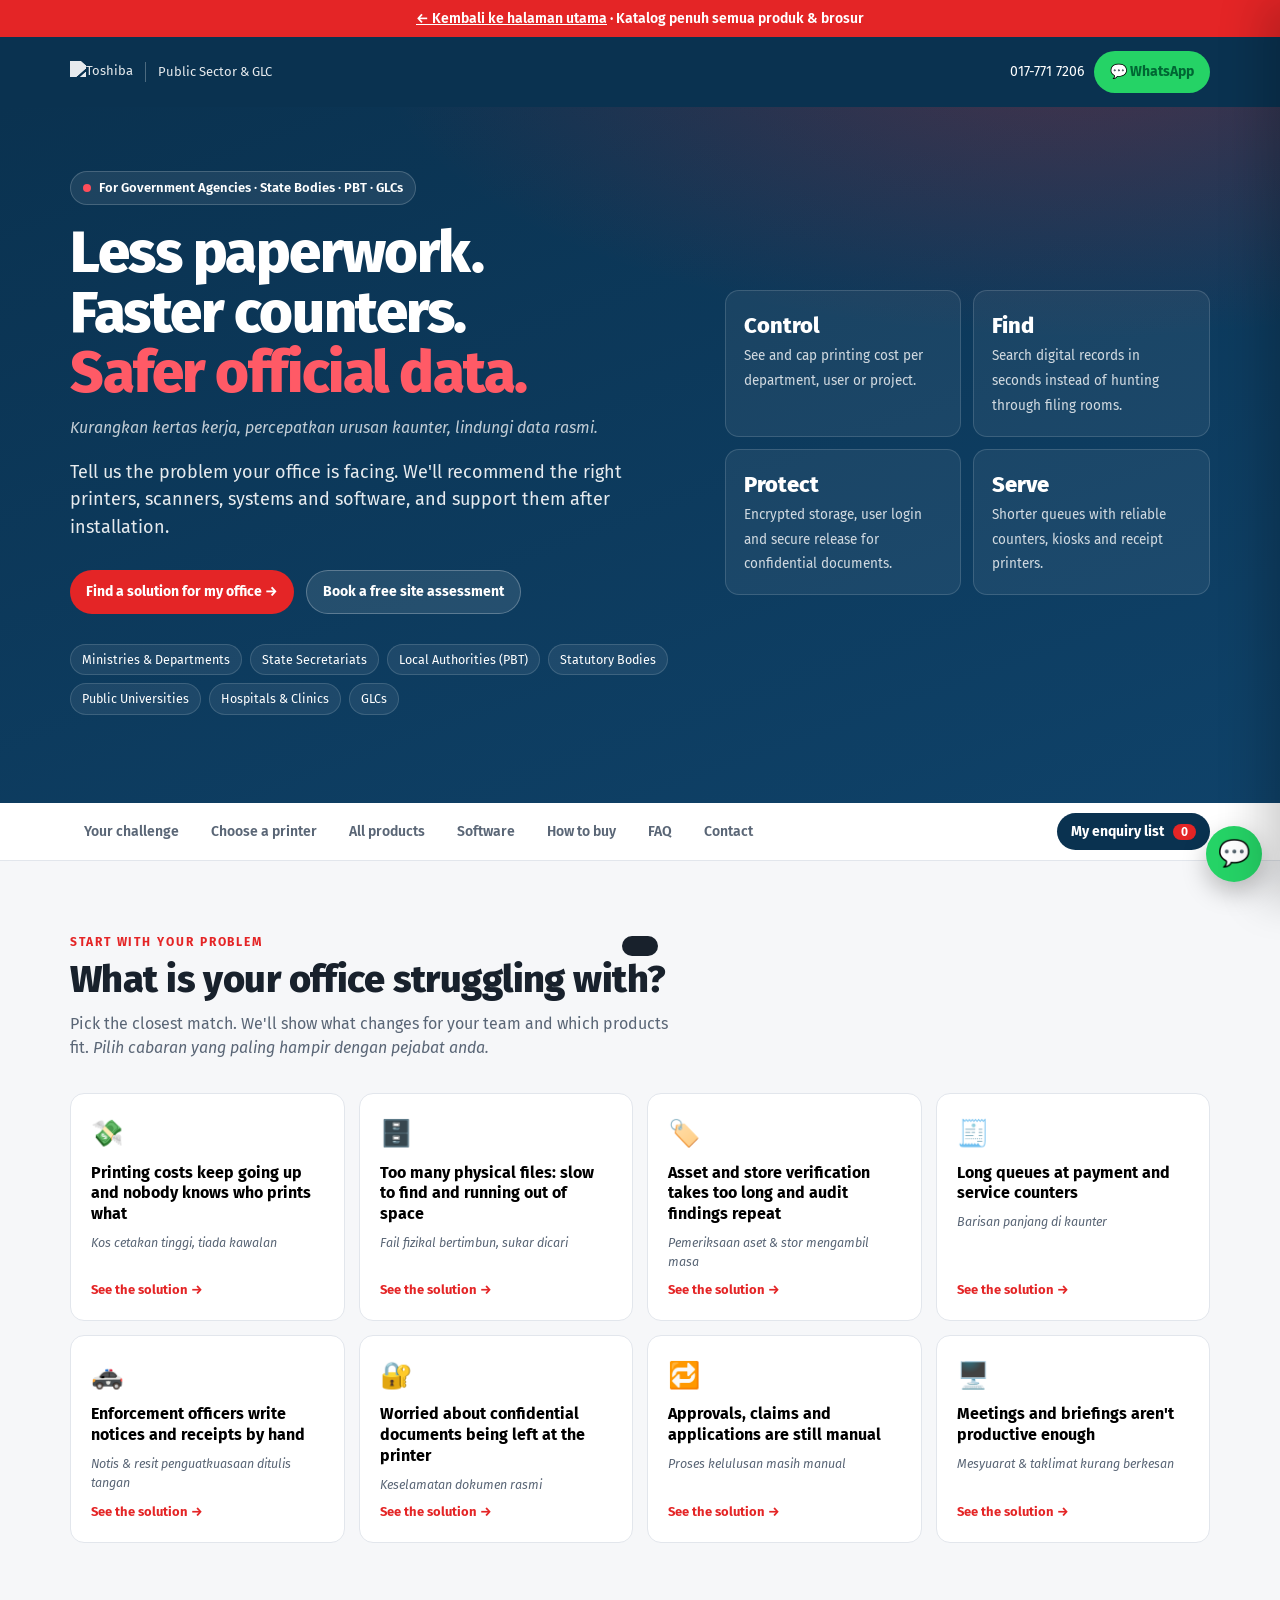
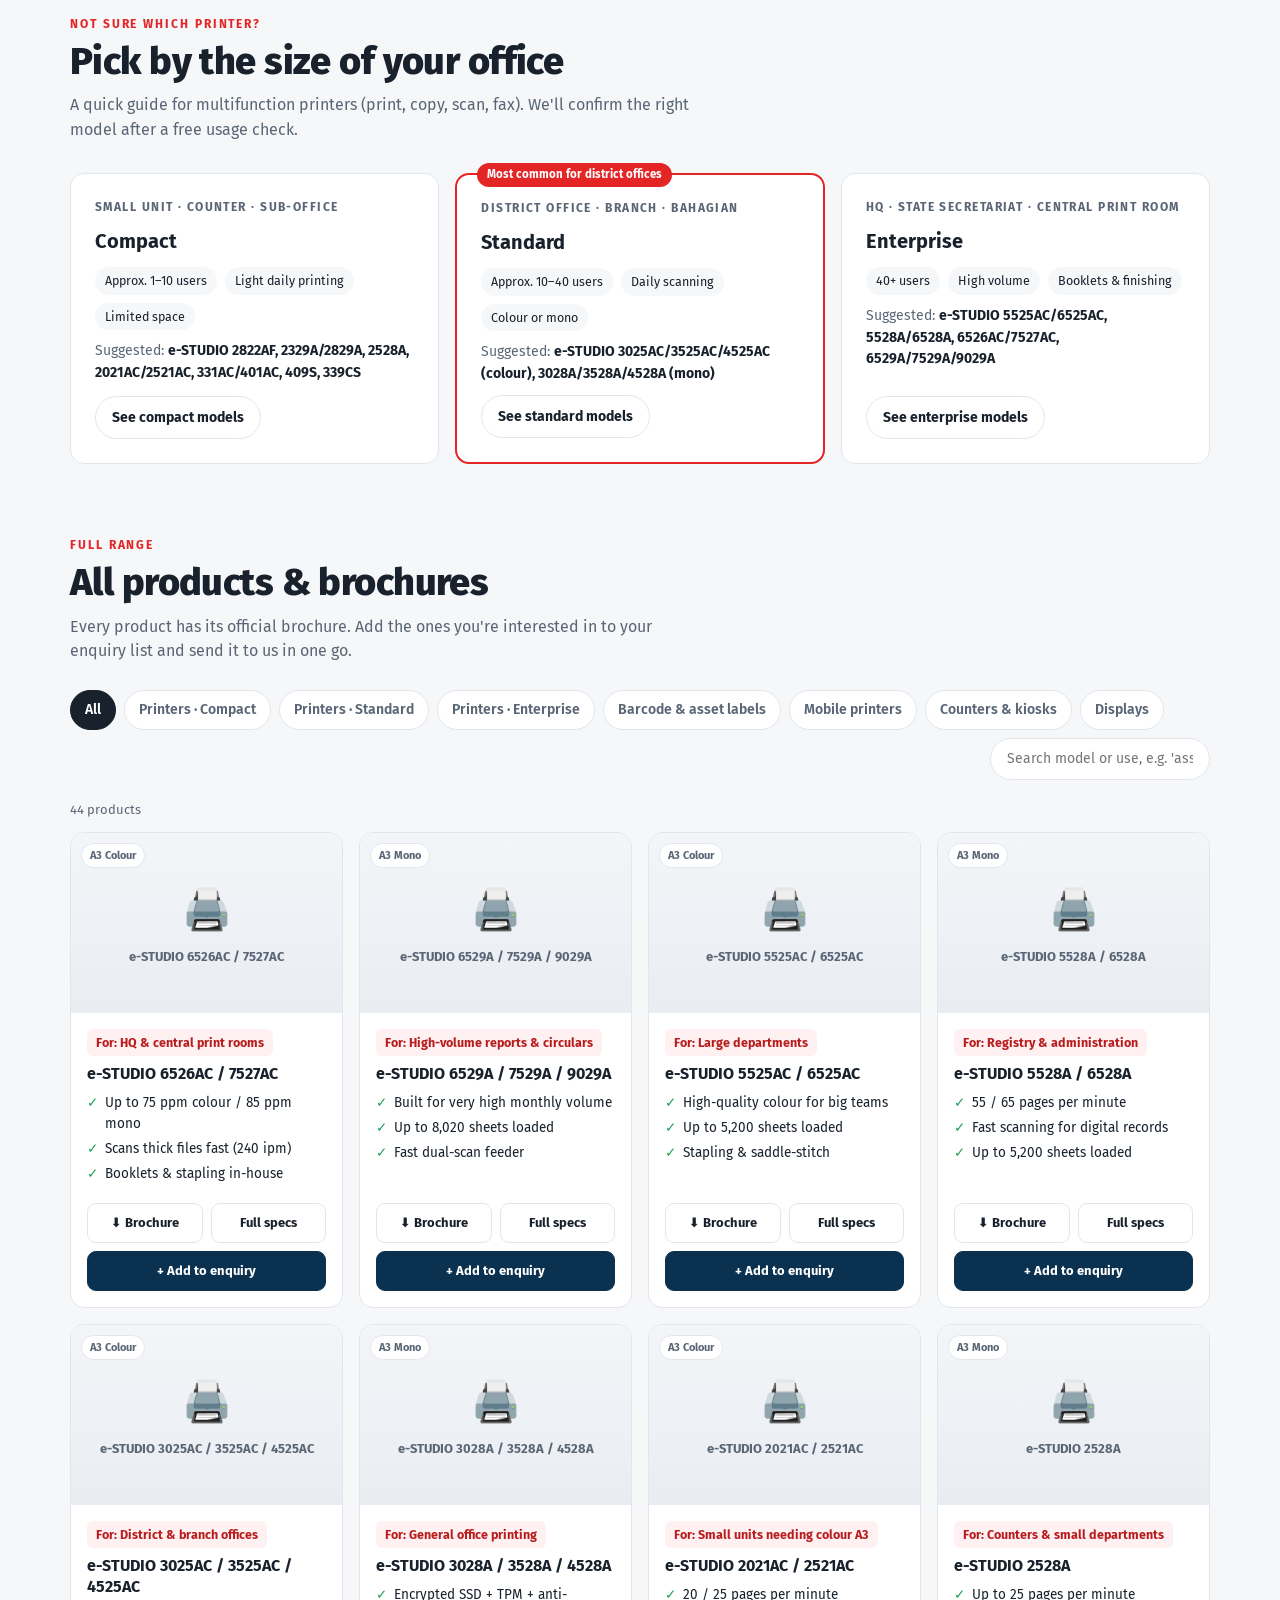
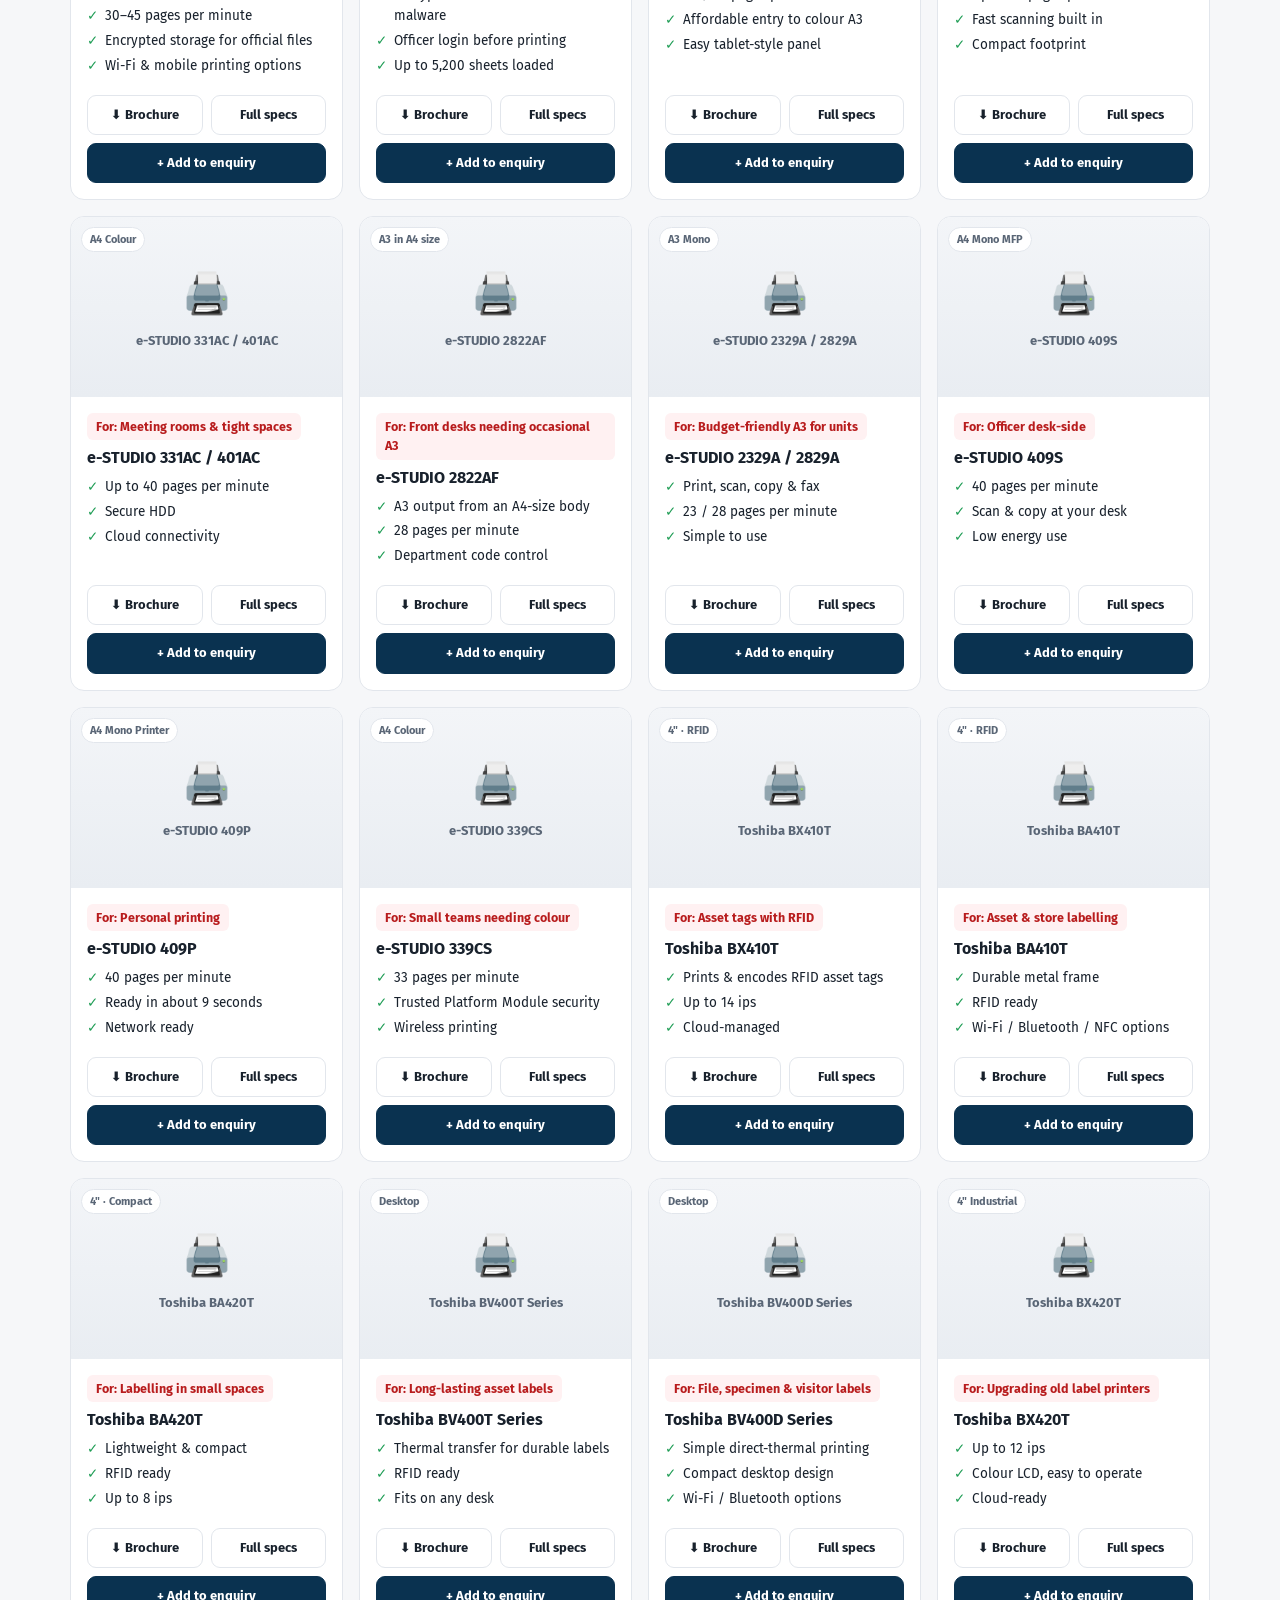
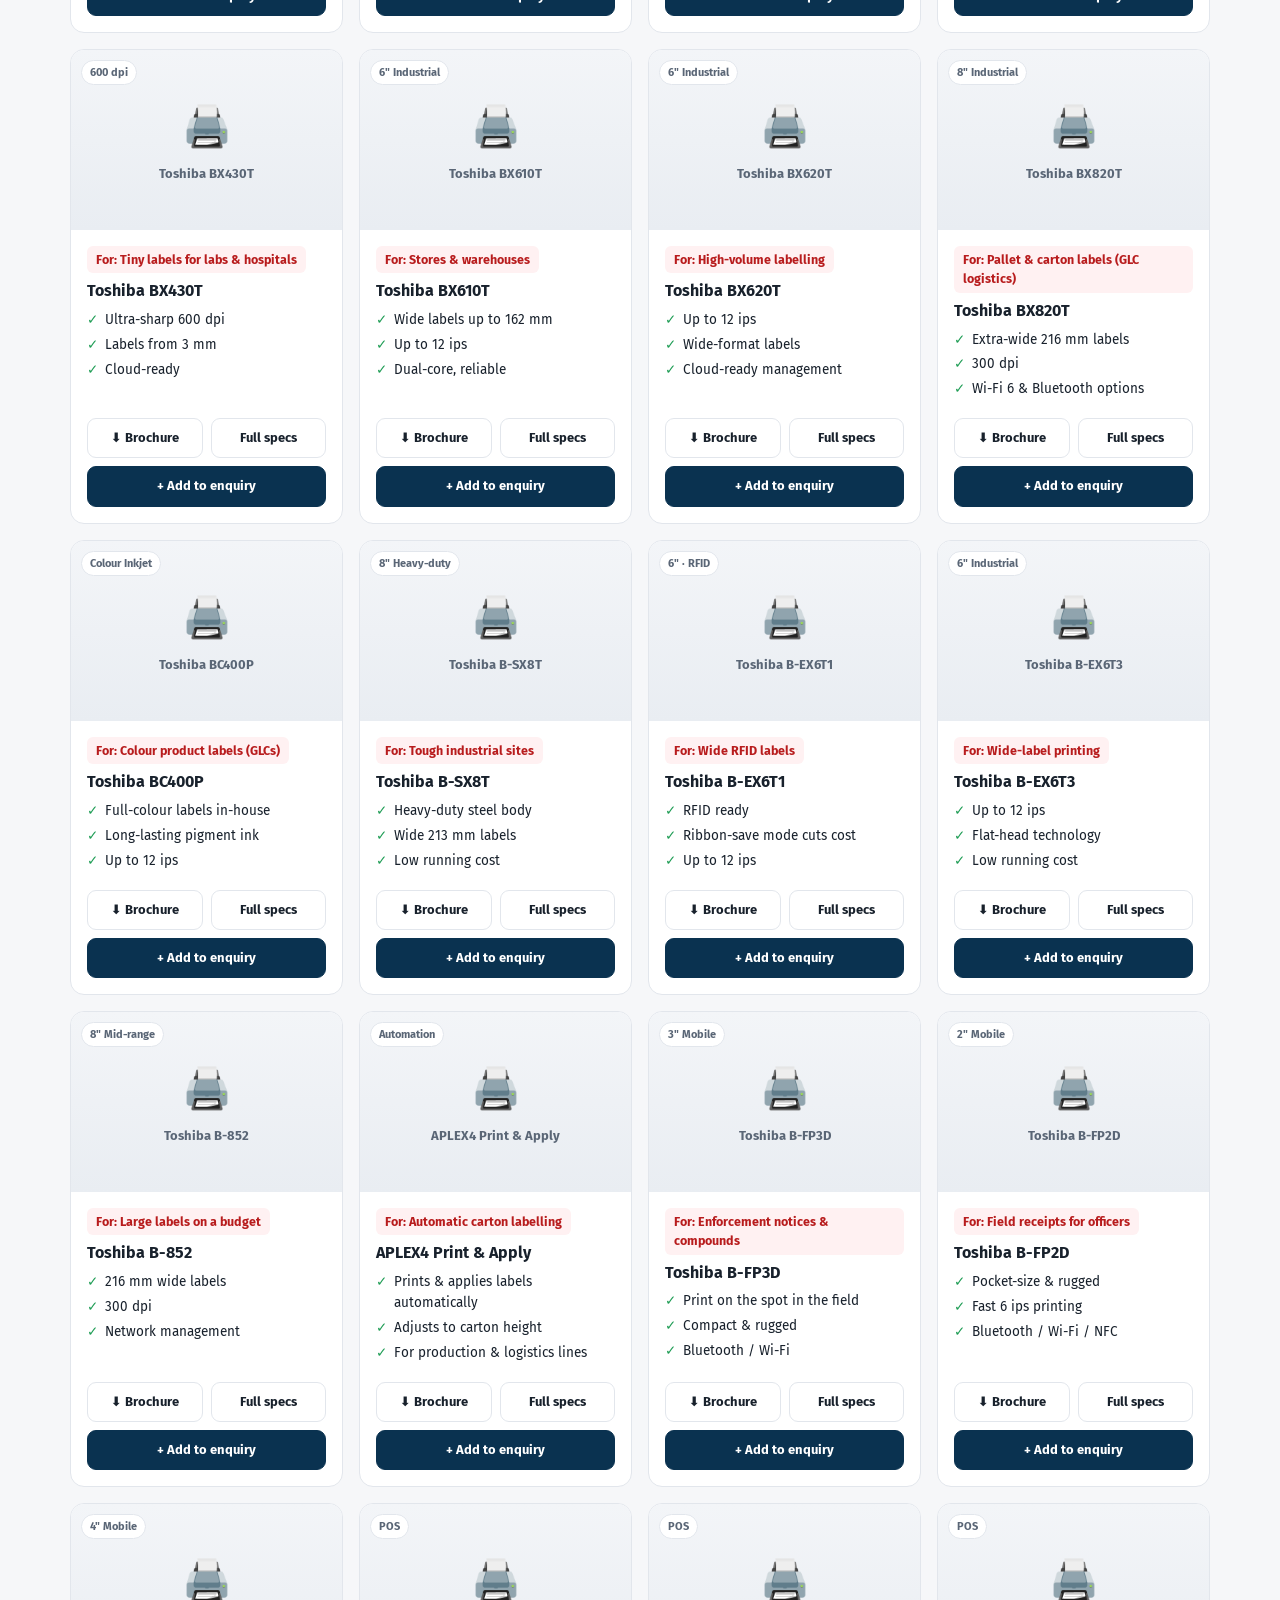
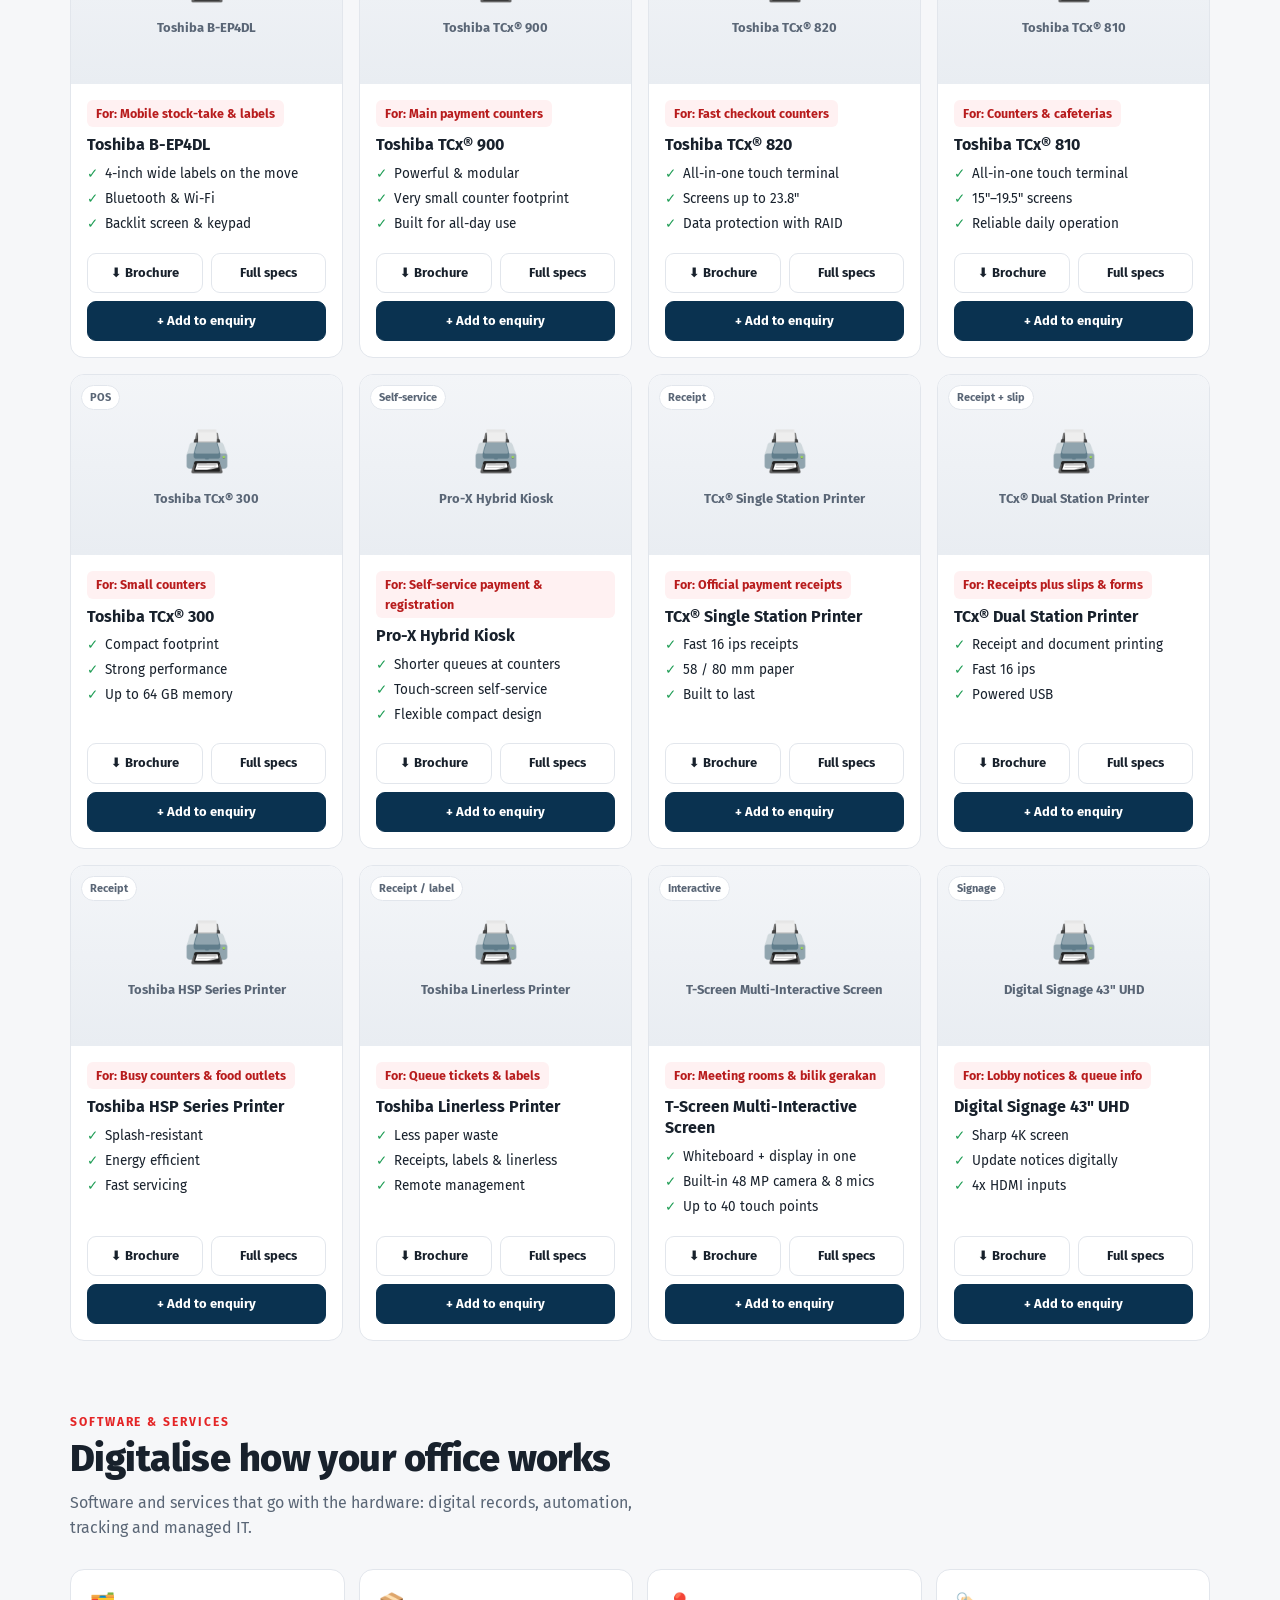
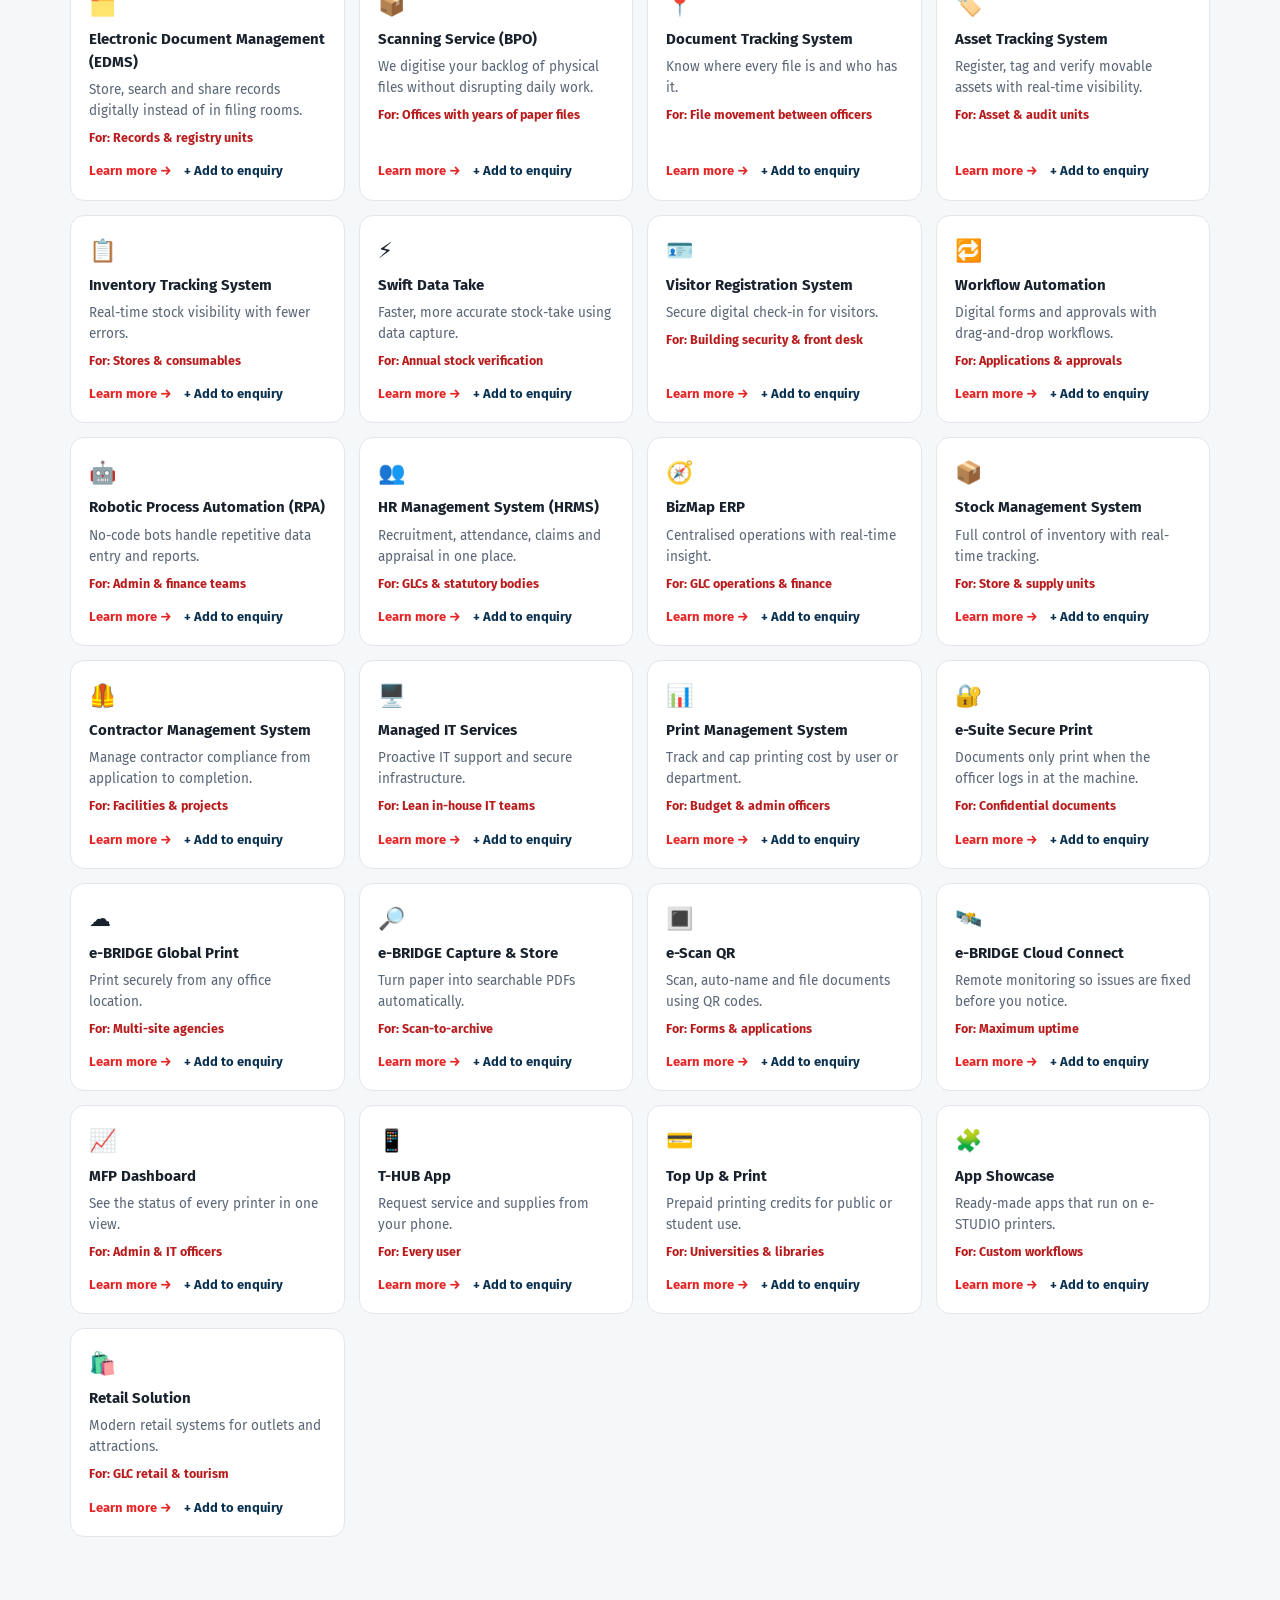
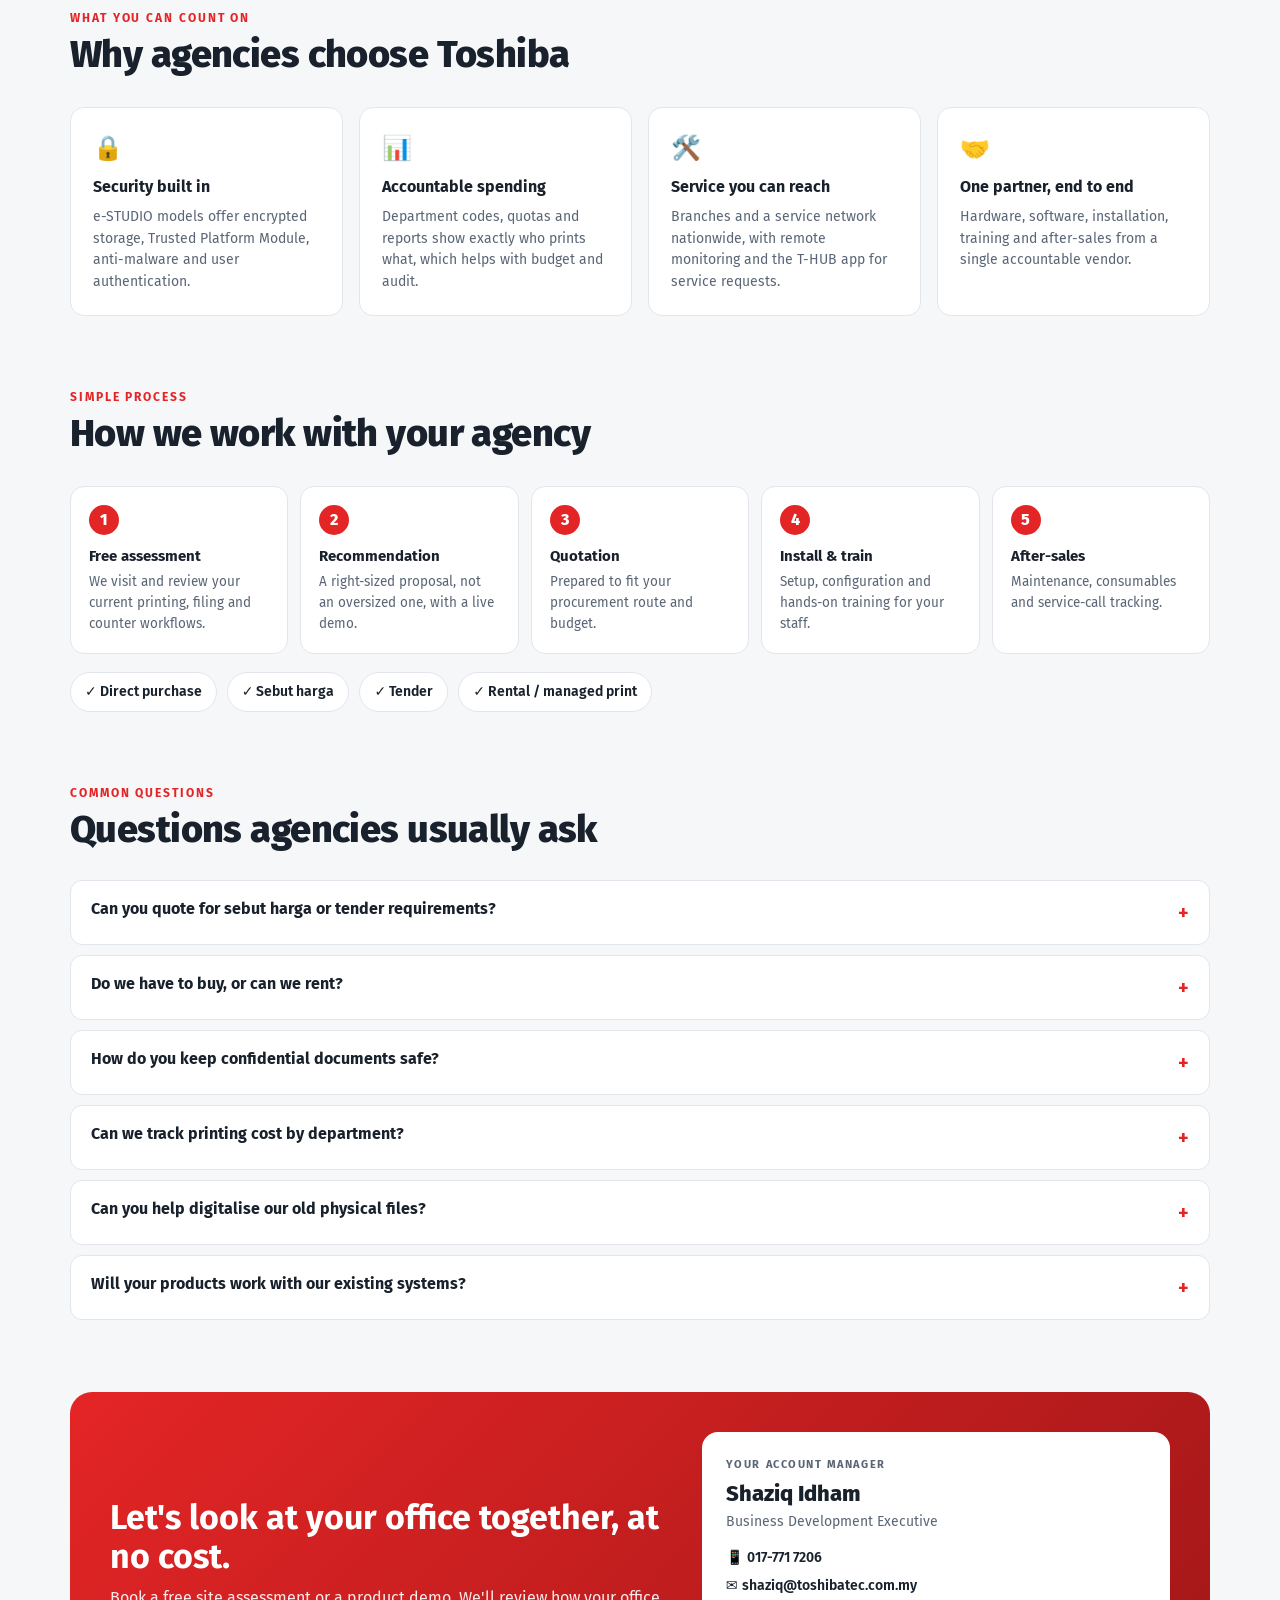
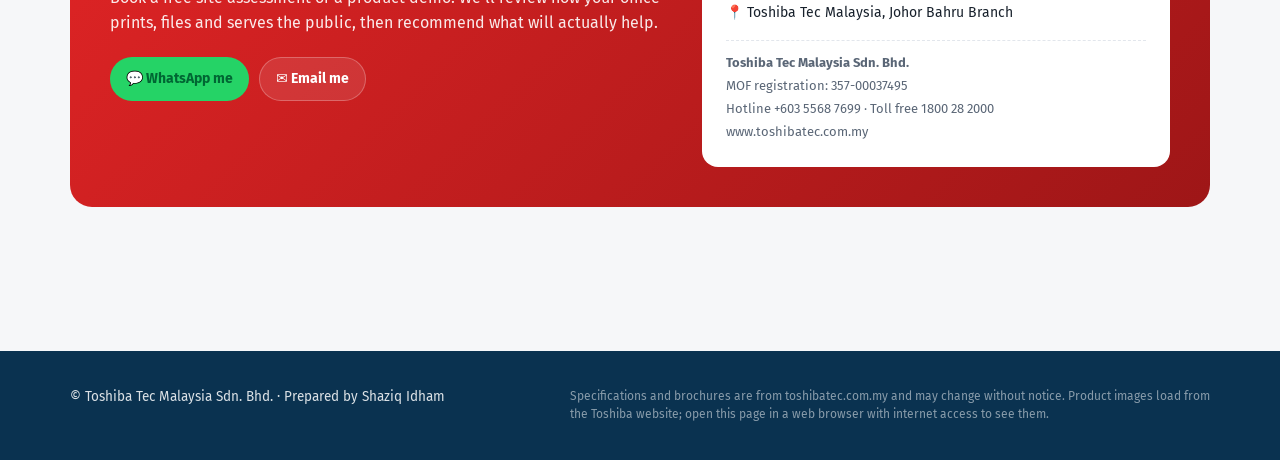
==== katalog.html @ f46cea45 "Shorten job title to Business Development Executive Co-Authored-By: Claude Opus 5.5 <noreply@anthrop" ====
<!doctype html>
<html lang="en">
<head>
<meta charset="utf-8">
<meta name="viewport" content="width=device-width, initial-scale=1">
<title>Katalog Penuh — Toshiba Tec Malaysia</title>
<meta name="description" content="Secure printing, records digitalisation, asset tagging, public counters and smart meeting rooms for Malaysian government agencies, state bodies and GLCs.">
<link rel="preconnect" href="https://fonts.googleapis.com">
<link href="https://fonts.googleapis.com/css2?family=Fira+Sans:wght@400;500;600;700;800&display=swap" rel="stylesheet">
<style>
:root{
  --red:#E42526; --red-dark:#B81C1D; --red-soft:#FFF1F2;
  --navy:#0A3250; --navy-2:#0F4269;
  --ink:#18212C; --muted:#5A6676; --line:#E2E6EC;
  --bg:#F6F7F9; --card:#FFFFFF; --green:#1F9D55; --wa:#25D366;
  --radius:14px;
}
*{box-sizing:border-box;margin:0;padding:0}
html{scroll-behavior:smooth}
body{font-family:'Fira Sans',system-ui,sans-serif;color:var(--ink);background:var(--bg);line-height:1.55;-webkit-font-smoothing:antialiased}
a{color:inherit}
img{max-width:100%;display:block}
button{font:inherit;cursor:pointer}
.wrap{max-width:1180px;margin:0 auto;padding:0 20px}
.k{font-size:12px;font-weight:700;letter-spacing:.16em;text-transform:uppercase;color:var(--red)}
h2.h{font-size:clamp(26px,3.4vw,38px);font-weight:800;letter-spacing:-.015em;line-height:1.15;margin-top:6px}
.sub{color:var(--muted);font-size:16px;max-width:620px;margin-top:10px}
section{padding:72px 0}

/* ---------- Header ---------- */
.top{background:var(--navy);color:#fff}
.top .wrap{display:flex;align-items:center;justify-content:space-between;gap:16px;padding-top:14px;padding-bottom:14px}
.brand{display:flex;align-items:center;gap:12px;font-size:13px;opacity:.9}
.brand img{height:22px;filter:brightness(0) invert(1)}
.brand span{border-left:1px solid rgba(255,255,255,.3);padding-left:12px}
.top .call{display:flex;gap:10px;align-items:center;font-size:14px}
.pill{display:inline-flex;align-items:center;gap:8px;text-decoration:none;font-weight:700;font-size:14px;padding:10px 16px;border-radius:40px;border:none}
.pill-wa{background:var(--wa);color:#063;}
.pill-red{background:var(--red);color:#fff}
.pill-red:hover{background:var(--red-dark)}
.pill-ghost{background:rgba(255,255,255,.1);color:#fff;border:1px solid rgba(255,255,255,.25)}
.pill-line{background:#fff;color:var(--ink);border:1px solid var(--line)}
.pill-line:hover{border-color:var(--ink)}

/* ---------- Hero ---------- */
.hero{background:radial-gradient(1200px 500px at 85% -10%,rgba(228,37,38,.28),transparent 60%),linear-gradient(160deg,var(--navy),var(--navy-2));color:#fff;padding:64px 0 88px;overflow:hidden}
.hero .wrap{display:grid;grid-template-columns:1.25fr 1fr;gap:48px;align-items:center}
.hero .eyebrow{display:inline-flex;gap:8px;align-items:center;font-size:13px;font-weight:600;background:rgba(255,255,255,.08);border:1px solid rgba(255,255,255,.18);padding:6px 12px;border-radius:30px}
.hero .eyebrow i{width:8px;height:8px;border-radius:50%;background:#ff4d5a;display:inline-block}
.hero h1{font-size:clamp(34px,5vw,58px);line-height:1.04;font-weight:800;letter-spacing:-.025em;margin-top:18px}
.hero h1 em{font-style:normal;color:#ff5a66}
.hero .bm{opacity:.75;font-style:italic;margin-top:12px;font-size:16px}
.hero p.lead{font-size:18px;opacity:.9;margin-top:18px;max-width:560px}
.hero .ctas{display:flex;gap:12px;flex-wrap:wrap;margin-top:28px}
.outcomes{display:grid;grid-template-columns:1fr 1fr;gap:12px}
.outcome{background:rgba(255,255,255,.06);border:1px solid rgba(255,255,255,.14);border-radius:var(--radius);padding:18px}
.outcome b{display:block;font-size:22px;font-weight:800;color:#fff}
.outcome span{font-size:13.5px;opacity:.8}
.who{display:flex;flex-wrap:wrap;gap:8px;margin-top:30px}
.who span{font-size:12.5px;padding:5px 11px;border-radius:30px;background:rgba(255,255,255,.07);border:1px solid rgba(255,255,255,.14)}

/* ---------- Sticky nav ---------- */
nav.sticky{position:sticky;top:0;z-index:40;background:rgba(255,255,255,.96);backdrop-filter:blur(8px);border-bottom:1px solid var(--line)}
nav .wrap{display:flex;gap:4px;overflow-x:auto;padding-top:10px;padding-bottom:10px;scrollbar-width:none;align-items:center}
nav a{white-space:nowrap;text-decoration:none;font-size:14px;font-weight:600;padding:8px 14px;border-radius:30px;color:var(--muted)}
nav a:hover{background:var(--bg);color:var(--ink)}
nav .shortlist-btn{margin-left:auto;background:var(--navy);color:#fff;border:none;padding:8px 14px;border-radius:30px;font-weight:700;font-size:14px;white-space:nowrap}
nav .shortlist-btn b{background:var(--red);border-radius:20px;padding:1px 8px;margin-left:6px;font-size:12px}

/* ---------- Challenges ---------- */
.chal-grid{display:grid;grid-template-columns:repeat(4,1fr);gap:14px;margin-top:32px}
.chal{background:#fff;border:1px solid var(--line);border-radius:var(--radius);padding:20px;text-align:left;display:flex;flex-direction:column;gap:8px;transition:all .18s}
.chal:hover{border-color:var(--red);box-shadow:0 10px 24px rgba(10,50,80,.08);transform:translateY(-2px)}
.chal.active{border-color:var(--red);background:var(--red-soft);box-shadow:0 0 0 2px var(--red) inset}
.chal .ico{font-size:26px}
.chal h3{font-size:16px;line-height:1.3}
.chal .bmq{font-size:12.5px;color:var(--muted);font-style:italic}
.chal .go{margin-top:auto;font-size:13px;font-weight:700;color:var(--red)}

.answer{margin-top:28px;background:#fff;border:1px solid var(--line);border-radius:18px;overflow:hidden;display:none}
.answer.show{display:block;animation:rise .3s ease}
@keyframes rise{from{opacity:0;transform:translateY(8px)}to{opacity:1;transform:none}}
.answer .head{display:grid;grid-template-columns:1fr 1fr;gap:0}
.answer .prob,.answer .sol{padding:26px}
.answer .prob{background:var(--navy);color:#fff}
.answer .prob .k{color:#ff8a92}
.answer .sol .k{color:var(--green)}
.answer h3{font-size:20px;margin:6px 0 10px;line-height:1.3}
.answer ul{list-style:none;display:grid;gap:8px;font-size:14.5px}
.answer .prob li::before{content:"✕ ";color:#ff8a92;font-weight:800}
.answer .sol li::before{content:"✓ ";color:var(--green);font-weight:800}
.answer .recs{padding:24px;border-top:1px solid var(--line)}
.answer .recs h4{font-size:14px;letter-spacing:.08em;text-transform:uppercase;color:var(--muted);margin-bottom:14px}
.answer .foot{padding:18px 24px;background:var(--bg);display:flex;gap:12px;flex-wrap:wrap;align-items:center;justify-content:space-between}

/* ---------- Product cards ---------- */
.grid{display:grid;grid-template-columns:repeat(auto-fill,minmax(240px,1fr));gap:16px}
.card{background:#fff;border:1px solid var(--line);border-radius:var(--radius);overflow:hidden;display:flex;flex-direction:column;transition:box-shadow .2s,transform .2s}
.card:hover{box-shadow:0 12px 30px rgba(10,50,80,.10);transform:translateY(-2px)}
.card .img{height:180px;background:linear-gradient(180deg,#F3F5F8,#E9EDF2);display:flex;align-items:center;justify-content:center;padding:16px;position:relative}
.card .img img{max-height:150px;object-fit:contain;mix-blend-mode:multiply}
.card .img .ph{display:none;flex-direction:column;align-items:center;gap:6px;color:var(--muted);font-weight:700;font-size:13px;text-align:center}
.card .img.noimg img{display:none}.card .img.noimg .ph{display:flex}
.card .img .ph i{font-style:normal;font-size:40px}
.badge{position:absolute;top:10px;left:10px;font-size:11px;font-weight:700;background:#fff;border:1px solid var(--line);padding:3px 8px;border-radius:20px;color:var(--muted)}
.card .body{padding:16px;display:flex;flex-direction:column;gap:8px;flex:1}
.card .for{font-size:12.5px;font-weight:700;color:var(--red-dark);background:var(--red-soft);padding:4px 9px;border-radius:6px;align-self:flex-start}
.card h4{font-size:16px;line-height:1.3}
.card ul{list-style:none;font-size:13.5px;color:var(--ink);display:grid;gap:4px}
.card ul li{padding-left:18px;position:relative}
.card ul li::before{content:"✓";position:absolute;left:0;color:var(--green);font-weight:800}
.card .acts{margin-top:auto;padding-top:10px;display:grid;grid-template-columns:1fr 1fr;gap:8px}
.btn{display:inline-flex;align-items:center;justify-content:center;gap:6px;font-size:13px;font-weight:700;text-decoration:none;padding:9px 10px;border-radius:9px;border:1px solid var(--line);background:#fff;color:var(--ink)}
.btn:hover{border-color:var(--ink)}
.btn.add{background:var(--navy);color:#fff;border-color:var(--navy);grid-column:1 / -1}
.btn.add.on{background:var(--green);border-color:var(--green)}

/* ---------- Sizing guide ---------- */
.size{display:grid;grid-template-columns:repeat(3,1fr);gap:16px;margin-top:30px}
.tier{background:#fff;border:1px solid var(--line);border-radius:var(--radius);padding:24px;display:flex;flex-direction:column;gap:10px}
.tier .lvl{font-size:12px;font-weight:700;letter-spacing:.12em;text-transform:uppercase;color:var(--muted)}
.tier h3{font-size:20px}
.tier .meta{display:flex;gap:8px;flex-wrap:wrap}
.tier .meta span{font-size:12.5px;background:var(--bg);padding:4px 10px;border-radius:20px}
.tier .models{font-size:14px;color:var(--muted)}
.tier .models b{color:var(--ink)}
.tier.mid{border:2px solid var(--red);position:relative}
.tier.mid::before{content:"Most common for district offices";position:absolute;top:-12px;left:20px;background:var(--red);color:#fff;font-size:11.5px;font-weight:700;padding:3px 10px;border-radius:20px}

/* ---------- Catalogue ---------- */
.filters{display:flex;gap:8px;flex-wrap:wrap;margin:26px 0 20px;align-items:center}
.chip{border:1px solid var(--line);background:#fff;border-radius:30px;padding:8px 14px;font-size:14px;font-weight:600;color:var(--muted)}
.chip.on{background:var(--ink);color:#fff;border-color:var(--ink)}
.search{margin-left:auto;border:1px solid var(--line);border-radius:30px;padding:9px 16px;font:inherit;font-size:14px;min-width:220px;background:#fff}
.count{font-size:13px;color:var(--muted);margin-bottom:12px}

/* ---------- Solutions ---------- */
.sols{display:grid;grid-template-columns:repeat(auto-fill,minmax(250px,1fr));gap:14px;margin-top:28px}
.sol{background:#fff;border:1px solid var(--line);border-radius:var(--radius);padding:18px;display:flex;flex-direction:column;gap:6px}
.sol .ico{font-size:22px}
.sol h4{font-size:15px}
.sol p{font-size:13.5px;color:var(--muted)}
.sol .for{font-size:12.5px;font-weight:700;color:var(--red-dark)}
.sol .lnk{display:flex;gap:12px;margin-top:auto;padding-top:8px;font-size:13px;font-weight:700}
.sol .lnk a{text-decoration:none;color:var(--red)}
.sol .lnk button{border:none;background:none;color:var(--navy);font-weight:700;padding:0}

/* ---------- Why / process / FAQ ---------- */
.why{display:grid;grid-template-columns:repeat(4,1fr);gap:16px;margin-top:30px}
.why div{background:#fff;border:1px solid var(--line);border-radius:var(--radius);padding:22px}
.why h3{font-size:16px;margin:8px 0 6px}
.why p{font-size:14px;color:var(--muted)}
.steps{display:grid;grid-template-columns:repeat(5,1fr);gap:12px;margin-top:30px;counter-reset:s}
.step{background:#fff;border:1px solid var(--line);border-radius:var(--radius);padding:18px;position:relative}
.step::before{counter-increment:s;content:counter(s);display:inline-flex;width:30px;height:30px;border-radius:50%;background:var(--red);color:#fff;font-weight:800;align-items:center;justify-content:center;margin-bottom:10px}
.step h4{font-size:15px}
.step p{font-size:13.5px;color:var(--muted);margin-top:4px}
.buyways{display:flex;gap:10px;flex-wrap:wrap;margin-top:18px}
.buyways span{background:#fff;border:1px solid var(--line);padding:8px 14px;border-radius:30px;font-size:14px;font-weight:600}
.faq{margin-top:28px;display:grid;gap:10px}
.faq details{background:#fff;border:1px solid var(--line);border-radius:12px;padding:16px 20px}
.faq summary{font-weight:700;cursor:pointer;list-style:none;display:flex;justify-content:space-between;gap:12px}
.faq summary::after{content:"+";font-size:20px;color:var(--red)}
.faq details[open] summary::after{content:"–"}
.faq p{margin-top:10px;color:var(--muted);font-size:14.5px}

/* ---------- Contact ---------- */
.contact{background:linear-gradient(135deg,var(--red),#9E1617);color:#fff;border-radius:22px;padding:40px;display:grid;grid-template-columns:1.2fr 1fr;gap:30px;align-items:center}
.contact h2{font-size:clamp(24px,3vw,34px);line-height:1.15}
.contact p{opacity:.9;margin-top:10px}
.rep{background:#fff;color:var(--ink);border-radius:16px;padding:24px}
.rep .lbl{font-size:11px;letter-spacing:.14em;text-transform:uppercase;color:var(--muted);font-weight:700}
.rep .nm{font-size:22px;font-weight:800;margin-top:4px}
.rep .rl{font-size:14px;color:var(--muted)}
.rep .rows{margin-top:14px;display:grid;gap:6px;font-size:14px}
.rep .rows a{text-decoration:none;font-weight:600}
.rep .btns{display:flex;gap:8px;flex-wrap:wrap;margin-top:16px}
.vendor{margin-top:16px;font-size:13px;color:var(--muted);border-top:1px dashed var(--line);padding-top:12px;display:grid;gap:3px}

footer{background:var(--navy);color:#fff;padding:36px 0;margin-top:72px}
footer .wrap{display:flex;justify-content:space-between;gap:20px;flex-wrap:wrap;font-size:13.5px;opacity:.85}
footer .note{font-size:12px;opacity:.6;max-width:640px}

/* ---------- Shortlist drawer ---------- */
.drawer{position:fixed;right:0;top:0;bottom:0;width:min(420px,100%);background:#fff;z-index:60;box-shadow:-20px 0 40px rgba(0,0,0,.18);transform:translateX(100%);transition:transform .25s;display:flex;flex-direction:column}
.drawer.open{transform:none}
.drawer header{padding:20px;border-bottom:1px solid var(--line);display:flex;justify-content:space-between;align-items:center}
.drawer header h3{font-size:18px}
.drawer .x{border:none;background:var(--bg);width:34px;height:34px;border-radius:50%;font-size:18px}
.drawer .items{flex:1;overflow:auto;padding:12px 20px;display:grid;gap:8px;align-content:start}
.drawer .it{display:flex;justify-content:space-between;gap:10px;align-items:center;border:1px solid var(--line);border-radius:10px;padding:10px 12px;font-size:14px;font-weight:600}
.drawer .it button{border:none;background:none;color:var(--muted);font-size:18px}
.drawer .empty{color:var(--muted);font-size:14px;padding:20px 0}
.drawer .form{padding:16px 20px;border-top:1px solid var(--line);display:grid;gap:8px}
.drawer input,.drawer textarea{border:1px solid var(--line);border-radius:10px;padding:10px 12px;font:inherit;font-size:14px;width:100%}
.drawer .send{display:grid;grid-template-columns:1fr 1fr;gap:8px}
.scrim{position:fixed;inset:0;background:rgba(10,50,80,.4);z-index:55;display:none}
.scrim.show{display:block}
.toast{position:fixed;left:50%;bottom:24px;transform:translateX(-50%) translateY(80px);background:var(--ink);color:#fff;padding:10px 18px;border-radius:30px;font-size:14px;font-weight:600;z-index:70;transition:transform .25s}
.toast.show{transform:translateX(-50%) translateY(0)}
.fab{position:fixed;right:18px;bottom:18px;z-index:45;width:56px;height:56px;border-radius:50%;background:var(--wa);display:flex;align-items:center;justify-content:center;box-shadow:0 10px 24px rgba(0,0,0,.25);text-decoration:none;font-size:26px}

@media (max-width:980px){
  .hero .wrap,.contact,.answer .head{grid-template-columns:1fr}
  .chal-grid{grid-template-columns:repeat(2,1fr)}
  .why{grid-template-columns:1fr 1fr}
  .size{grid-template-columns:1fr}
  .steps{grid-template-columns:1fr 1fr}
  .search{margin-left:0;width:100%}
}
@media (max-width:560px){
  .chal-grid,.why,.steps,.outcomes{grid-template-columns:1fr}
  .top .call .num{display:none}
  .contact{padding:24px}
  section{padding:52px 0}
}
@media print{
  nav.sticky,.fab,.drawer,.scrim,.toast,.btn.add,.filters{display:none!important}
  .answer{display:block!important}
  .card,.tier,.sol,.chal{break-inside:avoid}
  .hero,.top,.contact,footer{-webkit-print-color-adjust:exact;print-color-adjust:exact}
}
</style>
</head>
<body>
<div style="background:#E42526;color:#fff;text-align:center;padding:10px 16px;font:600 14px 'Fira Sans',sans-serif"><a href="./" style="color:#fff">← Kembali ke halaman utama</a> · Katalog penuh semua produk & brosur</div>

<!-- ============ TOP BAR ============ -->
<div class="top"><div class="wrap">
  <div class="brand"><img src="https://www.toshibatec.com.my/wp-content/uploads/2025/04/logo-toshiba.svg" alt="Toshiba"><span>Public Sector & GLC</span></div>
  <div class="call"><span class="num" data-cfg="phone"></span><a class="pill pill-wa js-wa" href="#" target="_blank" rel="noopener">💬 WhatsApp</a></div>
</div></div>

<!-- ============ HERO ============ -->
<header class="hero"><div class="wrap">
  <div>
    <div class="eyebrow"><i></i> For Government Agencies · State Bodies · PBT · GLCs</div>
    <h1>Less paperwork.<br>Faster counters.<br><em>Safer official data.</em></h1>
    <div class="bm">Kurangkan kertas kerja, percepatkan urusan kaunter, lindungi data rasmi.</div>
    <p class="lead">Tell us the problem your office is facing. We'll recommend the right printers, scanners, systems and software, and support them after installation.</p>
    <div class="ctas">
      <a class="pill pill-red" href="#challenges">Find a solution for my office →</a>
      <a class="pill pill-ghost" href="#contact">Book a free site assessment</a>
    </div>
    <div class="who"><span>Ministries & Departments</span><span>State Secretariats</span><span>Local Authorities (PBT)</span><span>Statutory Bodies</span><span>Public Universities</span><span>Hospitals & Clinics</span><span>GLCs</span></div>
  </div>
  <div class="outcomes">
    <div class="outcome"><b>Control</b><span>See and cap printing cost per department, user or project.</span></div>
    <div class="outcome"><b>Find</b><span>Search digital records in seconds instead of hunting through filing rooms.</span></div>
    <div class="outcome"><b>Protect</b><span>Encrypted storage, user login and secure release for confidential documents.</span></div>
    <div class="outcome"><b>Serve</b><span>Shorter queues with reliable counters, kiosks and receipt printers.</span></div>
  </div>
</div></header>

<nav class="sticky"><div class="wrap">
  <a href="#challenges">Your challenge</a>
  <a href="#sizing">Choose a printer</a>
  <a href="#catalogue">All products</a>
  <a href="#software">Software</a>
  <a href="#how">How to buy</a>
  <a href="#faq">FAQ</a>
  <a href="#contact">Contact</a>
  <button class="shortlist-btn" id="openList">My enquiry list <b id="listCount">0</b></button>
</div></nav>

<!-- ============ CHALLENGES ============ -->
<section id="challenges"><div class="wrap">
  <div class="k">Start with your problem</div>
  <h2 class="h">What is your office struggling with?</h2>
  <p class="sub">Pick the closest match. We'll show what changes for your team and which products fit. <i>Pilih cabaran yang paling hampir dengan pejabat anda.</i></p>
  <div class="chal-grid" id="chalGrid"></div>
  <div class="answer" id="answer"></div>
</div></section>

<!-- ============ SIZING ============ -->
<section id="sizing" style="padding-top:0"><div class="wrap">
  <div class="k">Not sure which printer?</div>
  <h2 class="h">Pick by the size of your office</h2>
  <p class="sub">A quick guide for multifunction printers (print, copy, scan, fax). We'll confirm the right model after a free usage check.</p>
  <div class="size">
    <div class="tier">
      <div class="lvl">Small unit · counter · sub-office</div>
      <h3>Compact</h3>
      <div class="meta"><span>Approx. 1–10 users</span><span>Light daily printing</span><span>Limited space</span></div>
      <div class="models">Suggested: <b>e-STUDIO 2822AF, 2329A/2829A, 2528A, 2021AC/2521AC, 331AC/401AC, 409S, 339CS</b></div>
      <a class="pill pill-line" href="#catalogue" data-jump="mfp-compact" style="align-self:flex-start;margin-top:auto">See compact models</a>
    </div>
    <div class="tier mid">
      <div class="lvl">District office · branch · bahagian</div>
      <h3>Standard</h3>
      <div class="meta"><span>Approx. 10–40 users</span><span>Daily scanning</span><span>Colour or mono</span></div>
      <div class="models">Suggested: <b>e-STUDIO 3025AC/3525AC/4525AC (colour), 3028A/3528A/4528A (mono)</b></div>
      <a class="pill pill-line" href="#catalogue" data-jump="mfp-standard" style="align-self:flex-start;margin-top:auto">See standard models</a>
    </div>
    <div class="tier">
      <div class="lvl">HQ · state secretariat · central print room</div>
      <h3>Enterprise</h3>
      <div class="meta"><span>40+ users</span><span>High volume</span><span>Booklets & finishing</span></div>
      <div class="models">Suggested: <b>e-STUDIO 5525AC/6525AC, 5528A/6528A, 6526AC/7527AC, 6529A/7529A/9029A</b></div>
      <a class="pill pill-line" href="#catalogue" data-jump="mfp-enterprise" style="align-self:flex-start;margin-top:auto">See enterprise models</a>
    </div>
  </div>
</div></section>

<!-- ============ CATALOGUE ============ -->
<section id="catalogue" style="padding-top:0"><div class="wrap">
  <div class="k">Full range</div>
  <h2 class="h">All products & brochures</h2>
  <p class="sub">Every product has its official brochure. Add the ones you're interested in to your enquiry list and send it to us in one go.</p>
  <div class="filters" id="filters"></div>
  <div class="count" id="count"></div>
  <div class="grid" id="grid"></div>
</div></section>

<!-- ============ SOFTWARE ============ -->
<section id="software" style="padding-top:0"><div class="wrap">
  <div class="k">Software & services</div>
  <h2 class="h">Digitalise how your office works</h2>
  <p class="sub">Software and services that go with the hardware: digital records, automation, tracking and managed IT.</p>
  <div class="sols" id="sols"></div>
</div></section>

<!-- ============ WHY ============ -->
<section style="padding-top:0"><div class="wrap">
  <div class="k">What you can count on</div>
  <h2 class="h">Why agencies choose Toshiba</h2>
  <div class="why">
    <div><span style="font-size:24px">🔒</span><h3>Security built in</h3><p>e-STUDIO models offer encrypted storage, Trusted Platform Module, anti-malware and user authentication.</p></div>
    <div><span style="font-size:24px">📊</span><h3>Accountable spending</h3><p>Department codes, quotas and reports show exactly who prints what, which helps with budget and audit.</p></div>
    <div><span style="font-size:24px">🛠️</span><h3>Service you can reach</h3><p>Branches and a service network nationwide, with remote monitoring and the T-HUB app for service requests.</p></div>
    <div><span style="font-size:24px">🤝</span><h3>One partner, end to end</h3><p>Hardware, software, installation, training and after-sales from a single accountable vendor.</p></div>
  </div>
</div></section>

<!-- ============ HOW TO BUY ============ -->
<section id="how" style="padding-top:0"><div class="wrap">
  <div class="k">Simple process</div>
  <h2 class="h">How we work with your agency</h2>
  <div class="steps">
    <div class="step"><h4>Free assessment</h4><p>We visit and review your current printing, filing and counter workflows.</p></div>
    <div class="step"><h4>Recommendation</h4><p>A right-sized proposal, not an oversized one, with a live demo.</p></div>
    <div class="step"><h4>Quotation</h4><p>Prepared to fit your procurement route and budget.</p></div>
    <div class="step"><h4>Install & train</h4><p>Setup, configuration and hands-on training for your staff.</p></div>
    <div class="step"><h4>After-sales</h4><p>Maintenance, consumables and service-call tracking.</p></div>
  </div>
  <div class="buyways"><span>✓ Direct purchase</span><span>✓ Sebut harga</span><span>✓ Tender</span><span>✓ Rental / managed print</span></div>
</div></section>

<!-- ============ FAQ ============ -->
<section id="faq" style="padding-top:0"><div class="wrap">
  <div class="k">Common questions</div>
  <h2 class="h">Questions agencies usually ask</h2>
  <div class="faq">
    <details><summary>Can you quote for sebut harga or tender requirements?</summary><p>Yes. Share the specification or the ePerolehan listing and we'll prepare a quotation and supporting brochures for the models that meet it.</p></details>
    <details><summary>Do we have to buy, or can we rent?</summary><p>Both are possible. Many offices prefer rental or managed print so maintenance and consumables come in one predictable monthly cost. We'll explain both options during the assessment.</p></details>
    <details><summary>How do you keep confidential documents safe?</summary><p>Supported e-STUDIO models offer encrypted SSD/HDD, Trusted Platform Module, anti-malware, user authentication and secure print release, so documents only print when the right officer is at the machine.</p></details>
    <details><summary>Can we track printing cost by department?</summary><p>Yes. Print management software records usage by user, department or project, with quotas and reports for budget control.</p></details>
    <details><summary>Can you help digitalise our old physical files?</summary><p>Yes. Our scanning service (BPO) digitises existing records, and EDMS lets officers store, search and share them securely afterwards.</p></details>
    <details><summary>Will your products work with our existing systems?</summary><p>Most products support standard networks and operating systems, and many integrate with existing software. We'll check compatibility during the assessment.</p></details>
  </div>
</div></section>

<!-- ============ CONTACT ============ -->
<section id="contact" style="padding-top:0"><div class="wrap">
  <div class="contact">
    <div>
      <h2>Let's look at your office together, at no cost.</h2>
      <p>Book a free site assessment or a product demo. We'll review how your office prints, files and serves the public, then recommend what will actually help.</p>
      <div style="display:flex;gap:10px;flex-wrap:wrap;margin-top:22px">
        <a class="pill pill-wa js-wa" href="#" target="_blank" rel="noopener">💬 WhatsApp me</a>
        <a class="pill pill-ghost js-mail" href="#">✉ Email me</a>
      </div>
    </div>
    <div class="rep">
      <div class="lbl">Your account manager</div>
      <div class="nm" data-cfg="name"></div>
      <div class="rl" data-cfg="role"></div>
      <div class="rows">
        <div>📱 <a class="js-tel" href="#" data-cfg="phone"></a></div>
        <div>✉ <a class="js-mail" href="#" data-cfg="email"></a></div>
        <div>📍 <span data-cfg="branch"></span></div>
      </div>
      <div class="vendor">
        <div><b>Toshiba Tec Malaysia Sdn. Bhd.</b></div>
        <div>MOF registration: <span data-cfg="mof"></span></div>
        <div>Hotline +603 5568 7699 · Toll free 1800 28 2000</div>
        <div>www.toshibatec.com.my</div>
      </div>
    </div>
  </div>
</div></section>

<footer><div class="wrap">
  <div>© Toshiba Tec Malaysia Sdn. Bhd. · Prepared by <span data-cfg="name"></span></div>
  <div class="note">Specifications and brochures are from toshibatec.com.my and may change without notice. Product images load from the Toshiba website; open this page in a web browser with internet access to see them.</div>
</div></footer>

<a class="fab js-wa" href="#" target="_blank" rel="noopener" aria-label="WhatsApp">💬</a>

<!-- Enquiry drawer -->
<div class="scrim" id="scrim"></div>
<aside class="drawer" id="drawer" aria-label="Enquiry list">
  <header><h3>My enquiry list</h3><button class="x" id="closeList" aria-label="Close">×</button></header>
  <div class="items" id="items"></div>
  <div class="form">
    <input id="fAgency" placeholder="Agency / department name">
    <input id="fName" placeholder="Your name & position">
    <textarea id="fNote" rows="2" placeholder="Anything we should know? (quantity, location, timeline)"></textarea>
    <div class="send">
      <button class="pill pill-wa" id="sendWa" style="justify-content:center">💬 WhatsApp</button>
      <button class="pill pill-red" id="sendMail" style="justify-content:center">✉ Email</button>
    </div>
  </div>
</aside>
<div class="toast" id="toast"></div>

<script>
/* ==================== EDIT YOUR DETAILS HERE ==================== */
const CONFIG = {
  name:   "Shaziq Idham",
  role:   "Business Development Executive",
  phone:  "017-771 7206",
  wa:     "60177717206",           // WhatsApp number in international format, no + or spaces
  email:  "shaziq@toshibatec.com.my",
  branch: "Toshiba Tec Malaysia, Johor Bahru Branch",
  mof:    "357-00037495"
};
/* ================================================================ */

const U = "https://www.toshibatec.com.my/wp-content/uploads/";
const P = "https://www.toshibatec.com.my/product/";
const S = "https://www.toshibatec.com.my/solution/";

/* group: mfp-compact | mfp-standard | mfp-enterprise | labels | mobile | counter | display
   f = who it's for (customer language), b = benefits (customer language)  */
const PRODUCTS = [
 // ---- MFP Enterprise
 {id:"es7527ac",n:"e-STUDIO 6526AC / 7527AC",g:"mfp-enterprise",badge:"A3 Colour",img:"2025/07/p8.webp",s:"e-studio-6526ac-7527ac",pdf:"2024/05/e-STUDIO6526AC_7527AC_TTMS.pdf",f:"HQ & central print rooms",b:["Up to 75 ppm colour / 85 ppm mono","Scans thick files fast (240 ipm)","Booklets & stapling in-house"]},
 {id:"es9029a",n:"e-STUDIO 6529A / 7529A / 9029A",g:"mfp-enterprise",badge:"A3 Mono",img:"2025/07/p8.webp",s:"e-studio-6529a-7529a-9029a",pdf:"2024/05/e-STUDIO6529A_7529A_9029A_TTMS.pdf",f:"High-volume reports & circulars",b:["Built for very high monthly volume","Up to 8,020 sheets loaded","Fast dual-scan feeder"]},
 {id:"es6525ac",n:"e-STUDIO 5525AC / 6525AC",g:"mfp-enterprise",badge:"A3 Colour",img:"2025/07/p71.webp",s:"e-studio-5525ac-6525ac",pdf:"2024/05/e-STUDIO5525AC_6525AC-Series_TTMS.pdf",f:"Large departments",b:["High-quality colour for big teams","Up to 5,200 sheets loaded","Stapling & saddle-stitch"]},
 {id:"es6528a",n:"e-STUDIO 5528A / 6528A",g:"mfp-enterprise",badge:"A3 Mono",img:"2025/07/p71.webp",s:"e-studio-5528a-6528a",pdf:"2024/05/e-STUDIO5528A_6528A-Series_TTMS.pdf",f:"Registry & administration",b:["55 / 65 pages per minute","Fast scanning for digital records","Up to 5,200 sheets loaded"]},
 // ---- MFP Standard
 {id:"es4525ac",n:"e-STUDIO 3025AC / 3525AC / 4525AC",g:"mfp-standard",badge:"A3 Colour",img:"2025/07/p3.webp",s:"e-studio-3025ac-3525ac-4525ac",pdf:"2024/05/e-STUDIO3025AC_3525AC_4525AC-Series_TTMS.pdf",f:"District & branch offices",b:["30–45 pages per minute","Encrypted storage for official files","Wi-Fi & mobile printing options"]},
 {id:"es4528a",n:"e-STUDIO 3028A / 3528A / 4528A",g:"mfp-standard",badge:"A3 Mono",img:"2025/07/p1.webp",s:"e-studio-3028a-3528a-4528a",pdf:"2024/05/e-STUDIO3028A_3528A_4528A-Series_TTMS.pdf",f:"General office printing",b:["Encrypted SSD + TPM + anti-malware","Officer login before printing","Up to 5,200 sheets loaded"]},
 // ---- MFP Compact
 {id:"es2521ac",n:"e-STUDIO 2021AC / 2521AC",g:"mfp-compact",badge:"A3 Colour",img:"2025/07/p1.webp",s:"e-studio-2021ac-2521ac",pdf:"2024/05/e-STUDIO2021_2521AC_TTMS.pdf",f:"Small units needing colour A3",b:["20 / 25 pages per minute","Affordable entry to colour A3","Easy tablet-style panel"]},
 {id:"es2528a",n:"e-STUDIO 2528A",g:"mfp-compact",badge:"A3 Mono",img:"2025/07/p2.webp",s:"e-studio-2528a",pdf:"2024/05/e-STUDIO2528A-Series_TTMS.pdf",f:"Counters & small departments",b:["Up to 25 pages per minute","Fast scanning built in","Compact footprint"]},
 {id:"es401ac",n:"e-STUDIO 331AC / 401AC",g:"mfp-compact",badge:"A4 Colour",img:"2026/01/1_eS401AC_F_Website.webp",s:"e-studio-331ac-401ac",pdf:"2026/01/e-STUDIO331AC_401AC_TTMS.pdf",f:"Meeting rooms & tight spaces",b:["Up to 40 pages per minute","Secure HDD","Cloud connectivity"]},
 {id:"es2822af",n:"e-STUDIO 2822AF",g:"mfp-compact",badge:"A3 in A4 size",img:"2025/06/eSTUDIO2822AF4.jpg",s:"e-studio-2822af",pdf:"2024/05/e-STUDIO2822AF_TTMS.pdf",f:"Front desks needing occasional A3",b:["A3 output from an A4-size body","28 pages per minute","Department code control"]},
 {id:"es2829a",n:"e-STUDIO 2329A / 2829A",g:"mfp-compact",badge:"A3 Mono",img:"2025/08/2923a.webp",s:"e-studio-2329a-2829a",pdf:"2024/05/e-STUDIO2329A_2829A_TTMS.pdf",f:"Budget-friendly A3 for units",b:["Print, scan, copy & fax","23 / 28 pages per minute","Simple to use"]},
 {id:"es409s",n:"e-STUDIO 409S",g:"mfp-compact",badge:"A4 Mono MFP",img:"2025/07/p6.webp",s:"e-studio-409s",pdf:"2023/03/e-STUDIO409SP_Brochure_TTMS.pdf",f:"Officer desk-side",b:["40 pages per minute","Scan & copy at your desk","Low energy use"]},
 {id:"es409p",n:"e-STUDIO 409P",g:"mfp-compact",badge:"A4 Mono Printer",img:"2025/08/e-STUDIO-409P.webp",s:"e-studio-409p",pdf:"2024/05/e-STUDIO409S_P_TTMS.pdf",f:"Personal printing",b:["40 pages per minute","Ready in about 9 seconds","Network ready"]},
 {id:"es339cs",n:"e-STUDIO 339CS",g:"mfp-compact",badge:"A4 Colour",img:"2025/07/p4c.webp",s:"e-studio-339cs",pdf:"2024/05/e-STUDIO339CS_TTMS.pdf",f:"Small teams needing colour",b:["33 pages per minute","Trusted Platform Module security","Wireless printing"]},
 // ---- Labels
 {id:"bx410t",n:"Toshiba BX410T",g:"labels",badge:"4\" · RFID",img:"2025/08/BX410T_F.webp",s:"toshiba-bx410t",pdf:"2025/08/Toshiba-BX410T_TTMS.pdf",f:"Asset tags with RFID",b:["Prints & encodes RFID asset tags","Up to 14 ips","Cloud-managed"]},
 {id:"ba410t",n:"Toshiba BA410T",g:"labels",badge:"4\" · RFID",img:"2025/08/Toshiba-BA410T2.webp",s:"toshiba-ba410t",pdf:"2020/01/Toshiba-BA400-Series_TTMS.pdf",f:"Asset & store labelling",b:["Durable metal frame","RFID ready","Wi-Fi / Bluetooth / NFC options"]},
 {id:"ba420t",n:"Toshiba BA420T",g:"labels",badge:"4\" · Compact",img:"2025/08/Toshiba-BA420T2.webp",s:"toshiba-ba420t",pdf:"2020/01/Toshiba-BA400-Series_TTMS-1.pdf",f:"Labelling in small spaces",b:["Lightweight & compact","RFID ready","Up to 8 ips"]},
 {id:"bv400t",n:"Toshiba BV400T Series",g:"labels",badge:"Desktop",img:"2025/08/Toshiba-BV400D-Series.webp",s:"toshiba-bv400t-series",pdf:"2023/12/Toshiba-BV400T-Series_TTMS.pdf",f:"Long-lasting asset labels",b:["Thermal transfer for durable labels","RFID ready","Fits on any desk"]},
 {id:"bv400d",n:"Toshiba BV400D Series",g:"labels",badge:"Desktop",img:"2025/08/Toshiba-BV400D-Series.webp",s:"toshiba-bv400d-series",pdf:"2021/02/Toshiba-BV400D-Series_TTMS.pdf",f:"File, specimen & visitor labels",b:["Simple direct-thermal printing","Compact desktop design","Wi-Fi / Bluetooth options"]},
 {id:"bx420t",n:"Toshiba BX420T",g:"labels",badge:"4\" Industrial",img:"2025/11/BX420T-new.webp",s:"toshiba-bx420t",pdf:"2025/11/Toshiba-BX420T_TTMS.pdf",f:"Upgrading old label printers",b:["Up to 12 ips","Colour LCD, easy to operate","Cloud-ready"]},
 {id:"bx430t",n:"Toshiba BX430T",g:"labels",badge:"600 dpi",img:"2025/11/BX430T-new.webp",s:"toshiba-bx430t",pdf:"2025/11/Toshiba-BX430T_TTMS.pdf",f:"Tiny labels for labs & hospitals",b:["Ultra-sharp 600 dpi","Labels from 3 mm","Cloud-ready"]},
 {id:"bx610t",n:"Toshiba BX610T",g:"labels",badge:"6\" Industrial",img:"2025/12/bx610t-f.webp",s:"toshiba-bx610t",pdf:"2025/12/Toshiba-BX610T_TTMS.pdf",f:"Stores & warehouses",b:["Wide labels up to 162 mm","Up to 12 ips","Dual-core, reliable"]},
 {id:"bx620t",n:"Toshiba BX620T",g:"labels",badge:"6\" Industrial",img:"2025/12/BX620T_F.webp",s:"toshiba-bx620t",pdf:"2025/12/Toshiba-BX620T_TTMS.pdf",f:"High-volume labelling",b:["Up to 12 ips","Wide-format labels","Cloud-ready management"]},
 {id:"bx820t",n:"Toshiba BX820T",g:"labels",badge:"8\" Industrial",img:"2026/09/TTMS_BX820T_scaled-2.webp",s:"toshiba-bx820t",pdf:"2026/09/Toshiba-BX820T_TTMS.pdf",f:"Pallet & carton labels (GLC logistics)",b:["Extra-wide 216 mm labels","300 dpi","Wi-Fi 6 & Bluetooth options"]},
 {id:"bc400p",n:"Toshiba BC400P",g:"labels",badge:"Colour Inkjet",img:"2025/08/Toshiba-BC400P5.webp",s:"toshiba-bc400p",pdf:"2023/08/Toshiba-BC400P_TTMS.pdf",f:"Colour product labels (GLCs)",b:["Full-colour labels in-house","Long-lasting pigment ink","Up to 12 ips"]},
 {id:"bsx8t",n:"Toshiba B-SX8T",g:"labels",badge:"8\" Heavy-duty",img:"2025/08/Toshiba-B-SX8T.webp",s:"toshiba-b-sx8t",pdf:"2020/01/Toshiba-B-SX8T_TTMS.pdf",f:"Tough industrial sites",b:["Heavy-duty steel body","Wide 213 mm labels","Low running cost"]},
 {id:"bex6t1",n:"Toshiba B-EX6T1",g:"labels",badge:"6\" · RFID",img:"2025/08/Toshiba-B-EX6T11a.webp",s:"toshiba-b-ex6t1",pdf:"2020/01/Toshiba-B-EX6T1_TTMS.pdf",f:"Wide RFID labels",b:["RFID ready","Ribbon-save mode cuts cost","Up to 12 ips"]},
 {id:"bex6t3",n:"Toshiba B-EX6T3",g:"labels",badge:"6\" Industrial",img:"2025/08/Toshiba-B-EX6T1.webp",s:"toshiba-b-ex6t3",pdf:"2020/01/Toshiba-B-EX6T3_TTMS.pdf",f:"Wide-label printing",b:["Up to 12 ips","Flat-head technology","Low running cost"]},
 {id:"b852",n:"Toshiba B-852",g:"labels",badge:"8\" Mid-range",img:"2025/08/Toshiba-B-852.webp",s:"toshiba-b-852",pdf:"2020/01/Toshiba-B-852_TTMS.pdf",f:"Large labels on a budget",b:["216 mm wide labels","300 dpi","Network management"]},
 {id:"aplex4",n:"APLEX4 Print & Apply",g:"labels",badge:"Automation",img:"2025/08/APLEX4.webp",s:"aplex4",pdf:"2022/05/APLEX4-Brochure_TTMS-1.pdf",f:"Automatic carton labelling",b:["Prints & applies labels automatically","Adjusts to carton height","For production & logistics lines"]},
 // ---- Mobile
 {id:"bfp3d",n:"Toshiba B-FP3D",g:"mobile",badge:"3\" Mobile",img:"2025/08/Toshiba-B-FP3D2.webp",s:"toshiba-b-fp3d",pdf:"2020/01/Toshiba-B-FP3D_TTMS.pdf",f:"Enforcement notices & compounds",b:["Print on the spot in the field","Compact & rugged","Bluetooth / Wi-Fi"]},
 {id:"bfp2d",n:"Toshiba B-FP2D",g:"mobile",badge:"2\" Mobile",img:"2025/08/Toshiba-B-FP2D.webp",s:"b-fp2d",pdf:"2021/04/Toshiba-B-FP2D_TTMS.pdf",f:"Field receipts for officers",b:["Pocket-size & rugged","Fast 6 ips printing","Bluetooth / Wi-Fi / NFC"]},
 {id:"bep4dl",n:"Toshiba B-EP4DL",g:"mobile",badge:"4\" Mobile",img:"2025/08/Toshiba-B-EP4DL2.webp",s:"toshiba-b-ep4dl",pdf:"2020/01/Toshiba-B-EP2D_EP4D_TTMS.pdf",f:"Mobile stock-take & labels",b:["4-inch wide labels on the move","Bluetooth & Wi-Fi","Backlit screen & keypad"]},
 // ---- Counter
 {id:"tcx900",n:"Toshiba TCx® 900",g:"counter",badge:"POS",img:"2025/08/Toshiba-TCx®-9002.webp",s:"toshiba-tcx-900",pdf:"2025/06/Toshiba-TCx-900_TTMS.pdf",f:"Main payment counters",b:["Powerful & modular","Very small counter footprint","Built for all-day use"]},
 {id:"tcx820",n:"Toshiba TCx® 820",g:"counter",badge:"POS",img:"2025/08/TCx-820_image-2.webp",s:"toshiba-tcx-820",pdf:"2025/08/Toshiba-TCx-820_TTMS.pdf",f:"Fast checkout counters",b:["All-in-one touch terminal","Screens up to 23.8\"","Data protection with RAID"]},
 {id:"tcx810",n:"Toshiba TCx® 810",g:"counter",badge:"POS",img:"2025/08/Toshiba-TCx®-810.webp",s:"toshiba-tcx-810",pdf:"2025/06/Toshiba-TCx-810_TTMS.pdf",f:"Counters & cafeterias",b:["All-in-one touch terminal","15\"–19.5\" screens","Reliable daily operation"]},
 {id:"tcx300",n:"Toshiba TCx® 300",g:"counter",badge:"POS",img:"2025/08/Toshiba-TCx300-Series.webp",s:"toshiba-tcx300-series",pdf:"2025/06/Toshiba-TCx-300_TTMS.pdf",f:"Small counters",b:["Compact footprint","Strong performance","Up to 64 GB memory"]},
 {id:"prox",n:"Pro-X Hybrid Kiosk",g:"counter",badge:"Self-service",img:"2025/08/Pro-X-Hybrid-Kiosk.webp",s:"pro-x-hybrid-kiosk",pdf:"2024/11/Toshiba-Pro-X-Hybrid-Kiosk_TTMS.pdf",f:"Self-service payment & registration",b:["Shorter queues at counters","Touch-screen self-service","Flexible compact design"]},
 {id:"tcxss",n:"TCx® Single Station Printer",g:"counter",badge:"Receipt",img:"2025/08/Untitled-design-21.webp",s:"tcx-single-station-printer",pdf:"2025/08/Toshiba-TCx-Single-Station-Printer_TTMS.pdf",f:"Official payment receipts",b:["Fast 16 ips receipts","58 / 80 mm paper","Built to last"]},
 {id:"tcxds",n:"TCx® Dual Station Printer",g:"counter",badge:"Receipt + slip",img:"2025/06/TCxDSP-main.png",s:"tcx-dual-station-printer",pdf:"2024/11/Toshiba-TCx-Dual-Station-Printer_TTMS.pdf",f:"Receipts plus slips & forms",b:["Receipt and document printing","Fast 16 ips","Powered USB"]},
 {id:"hsp",n:"Toshiba HSP Series Printer",g:"counter",badge:"Receipt",img:"2025/08/Untitled-design-22.webp",s:"toshiba-hsp-series-printer",pdf:"2025/08/Toshiba-HSP-Printer_TTMS.pdf",f:"Busy counters & food outlets",b:["Splash-resistant","Energy efficient","Fast servicing"]},
 {id:"linerless",n:"Toshiba Linerless Printer",g:"counter",badge:"Receipt / label",img:"2025/08/Untitled-design-26.webp",s:"toshiba-linerless-printer",pdf:"2025/08/Toshiba-Linerless-Printer_TTMS.pdf",f:"Queue tickets & labels",b:["Less paper waste","Receipts, labels & linerless","Remote management"]},
 // ---- Display
 {id:"tscreen",n:"T-Screen Multi-Interactive Screen",g:"display",badge:"Interactive",img:"2025/08/Toshiba-T-Screen-Multi-Interactive-Screen.webp",s:"toshiba-t-screen-multi-interactive-screen",pdf:"2026/06/TSCREEN2026_TTMS_LR.pdf",f:"Meeting rooms & bilik gerakan",b:["Whiteboard + display in one","Built-in 48 MP camera & 8 mics","Up to 40 touch points"]},
 {id:"signage",n:"Digital Signage 43\" UHD",g:"display",badge:"Signage",img:"2026/09/Toshiba-Digital-Signage.webp",s:"digital-signage",pdf:"2018/05/Digital-Signage_UHM4324H_TTMS.pdf",f:"Lobby notices & queue info",b:["Sharp 4K screen","Update notices digitally","4x HDMI inputs"]}
];

const SOFT = [
 {id:"edms",n:"Electronic Document Management (EDMS)",s:"electronic-document-management-system-edms",ico:"🗂️",d:"Store, search and share records digitally instead of in filing rooms.",f:"Records & registry units"},
 {id:"bpo",n:"Scanning Service (BPO)",s:"business-process-outsourcing",ico:"📦",d:"We digitise your backlog of physical files without disrupting daily work.",f:"Offices with years of paper files"},
 {id:"dts",n:"Document Tracking System",s:"document-tracking-system",ico:"📍",d:"Know where every file is and who has it.",f:"File movement between officers"},
 {id:"ats",n:"Asset Tracking System",s:"asset-tracking-system",ico:"🏷️",d:"Register, tag and verify movable assets with real-time visibility.",f:"Asset & audit units"},
 {id:"its",n:"Inventory Tracking System",s:"inventory-tracking-system",ico:"📋",d:"Real-time stock visibility with fewer errors.",f:"Stores & consumables"},
 {id:"sdt",n:"Swift Data Take",s:"swift-data-take",ico:"⚡",d:"Faster, more accurate stock-take using data capture.",f:"Annual stock verification"},
 {id:"vrs",n:"Visitor Registration System",s:"visitors-registration-system",ico:"🪪",d:"Secure digital check-in for visitors.",f:"Building security & front desk"},
 {id:"wfa",n:"Workflow Automation",s:"workflow-automation",ico:"🔁",d:"Digital forms and approvals with drag-and-drop workflows.",f:"Applications & approvals"},
 {id:"rpa",n:"Robotic Process Automation (RPA)",s:"robotic-process-automation-rpa",ico:"🤖",d:"No-code bots handle repetitive data entry and reports.",f:"Admin & finance teams"},
 {id:"hrms",n:"HR Management System (HRMS)",s:"hr-system",ico:"👥",d:"Recruitment, attendance, claims and appraisal in one place.",f:"GLCs & statutory bodies"},
 {id:"bizmap",n:"BizMap ERP",s:"bizmap-solutions",ico:"🧭",d:"Centralised operations with real-time insight.",f:"GLC operations & finance"},
 {id:"sms",n:"Stock Management System",s:"stock-management-system",ico:"📦",d:"Full control of inventory with real-time tracking.",f:"Store & supply units"},
 {id:"cms",n:"Contractor Management System",s:"contractor-management-system",ico:"🦺",d:"Manage contractor compliance from application to completion.",f:"Facilities & projects"},
 {id:"mit",n:"Managed IT Services",s:"managed-it",ico:"🖥️",d:"Proactive IT support and secure infrastructure.",f:"Lean in-house IT teams"},
 {id:"pms",n:"Print Management System",s:"toshiba-print-management-system",ico:"📊",d:"Track and cap printing cost by user or department.",f:"Budget & admin officers"},
 {id:"esuite",n:"e-Suite Secure Print",s:"e-suite",ico:"🔐",d:"Documents only print when the officer logs in at the machine.",f:"Confidential documents"},
 {id:"global",n:"e-BRIDGE Global Print",s:"e-bridge-global-print",ico:"☁️",d:"Print securely from any office location.",f:"Multi-site agencies"},
 {id:"capture",n:"e-BRIDGE Capture & Store",s:"e-bridge-capture-store",ico:"🔎",d:"Turn paper into searchable PDFs automatically.",f:"Scan-to-archive"},
 {id:"qr",n:"e-Scan QR",s:"e-scan-qr",ico:"🔳",d:"Scan, auto-name and file documents using QR codes.",f:"Forms & applications"},
 {id:"cloud",n:"e-BRIDGE Cloud Connect",s:"e-bridge-cloud-connect",ico:"🛰️",d:"Remote monitoring so issues are fixed before you notice.",f:"Maximum uptime"},
 {id:"dash",n:"MFP Dashboard",s:"mfp-dashboard",ico:"📈",d:"See the status of every printer in one view.",f:"Admin & IT officers"},
 {id:"thub",n:"T-HUB App",s:"t-hub",ico:"📱",d:"Request service and supplies from your phone.",f:"Every user"},
 {id:"topup",n:"Top Up & Print",s:"top-up-print",ico:"💳",d:"Prepaid printing credits for public or student use.",f:"Universities & libraries"},
 {id:"apps",n:"App Showcase",s:"app-showcase",ico:"🧩",d:"Ready-made apps that run on e-STUDIO printers.",f:"Custom workflows"},
 {id:"retail",n:"Retail Solution",s:"toshiba-retail-solution",ico:"🛍️",d:"Modern retail systems for outlets and attractions.",f:"GLC retail & tourism"}
];

const CHALLENGES = [
 {id:"cost",ico:"💸",t:"Printing costs keep going up and nobody knows who prints what",bm:"Kos cetakan tinggi, tiada kawalan",
  pain:["No visibility of printing by unit or officer","Old machines break down and cost more to maintain","Budget questions during audit are hard to answer"],
  gain:["Usage reports by department, user or project","Quotas and secure release stop waste","Right-sized fleet with one maintenance contract"],
  p:["es4525ac","es4528a","es6528a"],sw:["pms","dash","cloud"]},
 {id:"files",ico:"🗄️",t:"Too many physical files: slow to find and running out of space",bm:"Fail fizikal bertimbun, sukar dicari",
  pain:["Officers spend time searching filing rooms","Files go missing between departments","Storage space keeps shrinking"],
  gain:["Backlog digitised by our scanning team","Records searchable in seconds with EDMS","Every file movement tracked"],
  p:["es6528a","es4528a","es2528a"],sw:["bpo","edms","dts","capture","qr"]},
 {id:"assets",ico:"🏷️",t:"Asset and store verification takes too long and audit findings repeat",bm:"Pemeriksaan aset & stor mengambil masa",
  pain:["Manual registers and stickers fade or go missing","Annual verification takes weeks","Hard to locate assets across buildings"],
  gain:["Durable barcode / RFID asset tags","Scan-based verification in hours, not weeks","Real-time asset location and status"],
  p:["bx410t","ba410t","bv400t","bep4dl"],sw:["ats","sdt","its"]},
 {id:"queue",ico:"🧾",t:"Long queues at payment and service counters",bm:"Barisan panjang di kaunter",
  pain:["Slow or unreliable counter systems","Receipt printers jam at peak hours","Public unsure where to go"],
  gain:["Fast, reliable POS terminals and receipt printers","Self-service kiosks take pressure off counters","Digital signage guides visitors"],
  p:["tcx820","tcxss","prox","signage"],sw:["retail"]},
 {id:"field",ico:"🚓",t:"Enforcement officers write notices and receipts by hand",bm:"Notis & resit penguatkuasaan ditulis tangan",
  pain:["Handwriting errors and illegible notices","Double entry back at the office","Slow issuing in the field"],
  gain:["Print notices and receipts on the spot","Data entered once on the mobile device","Rugged printers that fit on a belt"],
  p:["bfp3d","bfp2d","bep4dl"],sw:[]},
 {id:"security",ico:"🔐",t:"Worried about confidential documents being left at the printer",bm:"Keselamatan dokumen rasmi",
  pain:["Sensitive printouts left in the tray","Old printers store data unprotected","No record of who printed or scanned"],
  gain:["Secure release: prints only when the officer logs in","Encrypted storage with TPM and anti-malware","Full audit trail of usage"],
  p:["es4528a","es4525ac","es7527ac","es339cs"],sw:["esuite","pms"]},
 {id:"manual",ico:"🔁",t:"Approvals, claims and applications are still manual",bm:"Proses kelulusan masih manual",
  pain:["Paper forms move from desk to desk","Repetitive data entry wastes staff time","Hard to know where an application is stuck"],
  gain:["Digital forms and approval workflows","Bots handle repetitive data entry","Clear status at every step"],
  p:[],sw:["wfa","rpa","hrms","edms","bizmap"]},
 {id:"meet",ico:"🖥️",t:"Meetings and briefings aren't productive enough",bm:"Mesyuarat & taklimat kurang berkesan",
  pain:["Projectors and whiteboards are separate tools","Remote participants can't see or hear well","Notes are lost after the meeting"],
  gain:["One interactive screen for slides and whiteboard","Built-in camera and microphones for hybrid meetings","Save and share notes instantly"],
  p:["tscreen","signage"],sw:[]}
];

const GROUPS = [["all","All"],["mfp-compact","Printers · Compact"],["mfp-standard","Printers · Standard"],["mfp-enterprise","Printers · Enterprise"],["labels","Barcode & asset labels"],["mobile","Mobile printers"],["counter","Counters & kiosks"],["display","Displays"]];

/* ==================== Render ==================== */
const $ = s => document.querySelector(s);
const esc = s => String(s).replace(/[&<>"]/g, c => ({'&':'&amp;','<':'&lt;','>':'&gt;','"':'&quot;'}[c]));
const byId = Object.fromEntries(PRODUCTS.map(p=>[p.id,p]));
const softById = Object.fromEntries(SOFT.map(s=>[s.id,s]));
const list = new Map();

function waLink(text){ return "https://wa.me/"+CONFIG.wa+"?text="+encodeURIComponent(text); }
function mailLink(subject, body){ return "mailto:"+CONFIG.email+"?subject="+encodeURIComponent(subject)+"&body="+encodeURIComponent(body||""); }

document.querySelectorAll('[data-cfg]').forEach(el=>el.textContent=CONFIG[el.dataset.cfg]||"");
document.querySelectorAll('.js-wa').forEach(a=>a.href=waLink("Hi "+CONFIG.name.split(" ")[0]+", I'd like to know more about Toshiba solutions for our office."));
document.querySelectorAll('.js-mail').forEach(a=>a.href=mailLink("Enquiry: Toshiba solutions for our agency"));
document.querySelectorAll('.js-tel').forEach(a=>a.href="tel:+"+CONFIG.wa);

function card(p){
  const on = list.has(p.id);
  return `<div class="card">
    <div class="img"><span class="badge">${esc(p.badge)}</span>
      <img loading="lazy" src="${U+p.img}" alt="${esc(p.n)}" onerror="this.parentNode.classList.add('noimg')">
      <div class="ph"><i>🖨️</i>${esc(p.n)}</div></div>
    <div class="body">
      <span class="for">For: ${esc(p.f)}</span>
      <h4>${esc(p.n)}</h4>
      <ul>${p.b.map(x=>`<li>${esc(x)}</li>`).join("")}</ul>
      <div class="acts">
        <a class="btn" href="${U+p.pdf}" target="_blank" rel="noopener">⬇ Brochure</a>
        <a class="btn" href="${P+p.s}/" target="_blank" rel="noopener">Full specs</a>
        <button class="btn add ${on?'on':''}" data-add="${p.id}">${on?'✓ Added to enquiry':'+ Add to enquiry'}</button>
      </div>
    </div></div>`;
}

/* Challenges */
$('#chalGrid').innerHTML = CHALLENGES.map(c=>`<button class="chal" data-chal="${c.id}"><span class="ico">${c.ico}</span><h3>${esc(c.t)}</h3><span class="bmq">${esc(c.bm)}</span><span class="go">See the solution →</span></button>`).join("");
function showChallenge(id){
  const c = CHALLENGES.find(x=>x.id===id);
  document.querySelectorAll('.chal').forEach(b=>b.classList.toggle('active', b.dataset.chal===id));
  const prods = c.p.map(i=>byId[i]);
  const sws = c.sw.map(i=>softById[i]);
  $('#answer').innerHTML = `
    <div class="head">
      <div class="prob"><div class="k">The problem today</div><h3>${esc(c.t)}</h3><ul>${c.pain.map(x=>`<li>${esc(x)}</li>`).join("")}</ul></div>
      <div class="sol"><div class="k">What changes for you</div><h3>A practical fix your team can use</h3><ul>${c.gain.map(x=>`<li>${esc(x)}</li>`).join("")}</ul></div>
    </div>
    ${prods.length?`<div class="recs"><h4>Recommended products</h4><div class="grid">${prods.map(card).join("")}</div></div>`:""}
    ${sws.length?`<div class="recs"><h4>Recommended software & services</h4><div class="sols" style="margin-top:0">${sws.map(solCard).join("")}</div></div>`:""}
    <div class="foot"><span>Want us to check what fits your office?</span>
      <a class="pill pill-red" href="${waLink("Hi "+CONFIG.name.split(" ")[0]+", our office's challenge: "+c.t+". Can we arrange a free assessment?")}" target="_blank" rel="noopener">Ask about this on WhatsApp →</a></div>`;
  $('#answer').classList.add('show');
  bindAdds($('#answer'));
}
document.querySelectorAll('.chal').forEach(b=>b.addEventListener('click',()=>{showChallenge(b.dataset.chal); $('#answer').scrollIntoView({behavior:'smooth',block:'start'});}));

/* Catalogue */
let group="all", q="";
$('#filters').innerHTML = GROUPS.map(([k,l])=>`<button class="chip ${k==='all'?'on':''}" data-g="${k}">${l}</button>`).join("") + `<input class="search" id="search" placeholder="Search model or use, e.g. 'asset', 'A3'">`;
function renderGrid(){
  const items = PRODUCTS.filter(p=>(group==="all"||p.g===group) && (!q || (p.n+" "+p.f+" "+p.b.join(" ")+" "+p.badge).toLowerCase().includes(q)));
  $('#grid').innerHTML = items.map(card).join("") || `<p class="sub">No match. Try another word, or <a href="#contact">ask us</a>.</p>`;
  $('#count').textContent = items.length+" product"+(items.length===1?"":"s");
  bindAdds($('#grid'));
}
document.querySelectorAll('.chip').forEach(c=>c.addEventListener('click',()=>{group=c.dataset.g;document.querySelectorAll('.chip').forEach(x=>x.classList.toggle('on',x===c));renderGrid();}));
$('#search').addEventListener('input',e=>{q=e.target.value.trim().toLowerCase();renderGrid();});
document.querySelectorAll('[data-jump]').forEach(a=>a.addEventListener('click',()=>{const t=document.querySelector(`.chip[data-g="${a.dataset.jump}"]`); if(t) t.click();}));

/* Software */
function solCard(s){
  const on=list.has(s.id);
  return `<div class="sol"><span class="ico">${s.ico}</span><h4>${esc(s.n)}</h4><p>${esc(s.d)}</p><span class="for">For: ${esc(s.f)}</span>
    <div class="lnk"><a href="${S+s.s}/" target="_blank" rel="noopener">Learn more →</a><button data-add="${s.id}" class="${on?'on':''}">${on?'✓ Added':'+ Add to enquiry'}</button></div></div>`;
}
$('#sols').innerHTML = SOFT.map(solCard).join("");

/* Enquiry list */
function nameOf(id){ return (byId[id]||softById[id]).n; }
function toast(t){ const el=$('#toast'); el.textContent=t; el.classList.add('show'); clearTimeout(el._t); el._t=setTimeout(()=>el.classList.remove('show'),1800); }
function refreshButtons(){
  document.querySelectorAll('[data-add]').forEach(b=>{
    const on=list.has(b.dataset.add);
    b.classList.toggle('on',on);
    if(b.classList.contains('btn')) b.textContent = on?'✓ Added to enquiry':'+ Add to enquiry';
    else b.textContent = on?'✓ Added':'+ Add to enquiry';
  });
  $('#listCount').textContent=list.size;
  $('#items').innerHTML = list.size ? [...list.keys()].map(id=>`<div class="it"><span>${esc(nameOf(id))}</span><button data-rm="${id}" aria-label="Remove">×</button></div>`).join("") : `<div class="empty">Nothing added yet. Tap “+ Add to enquiry” on any product or software to build your list.</div>`;
  document.querySelectorAll('[data-rm]').forEach(b=>b.onclick=()=>{list.delete(b.dataset.rm);refreshButtons();});
}
function bindAdds(root){
  root.querySelectorAll('[data-add]').forEach(b=>b.onclick=()=>{
    const id=b.dataset.add;
    if(list.has(id)){list.delete(id);toast("Removed from enquiry");} else {list.set(id,1);toast("Added: "+nameOf(id));}
    refreshButtons();
  });
}
bindAdds(document);
function openList(o){ $('#drawer').classList.toggle('open',o); $('#scrim').classList.toggle('show',o); }
$('#openList').onclick=()=>openList(true);
$('#closeList').onclick=()=>openList(false);
$('#scrim').onclick=()=>openList(false);
function enquiryText(){
  const ag=$('#fAgency').value.trim(), nm=$('#fName').value.trim(), nt=$('#fNote').value.trim();
  return `Hi ${CONFIG.name.split(" ")[0]}, we'd like a quotation / more information.\n`+
    (ag?`Agency: ${ag}\n`:"")+(nm?`Contact: ${nm}\n`:"")+
    `\nItems:\n`+[...list.keys()].map((id,i)=>`${i+1}. ${nameOf(id)}`).join("\n")+
    (nt?`\n\nNotes: ${nt}`:"");
}
$('#sendWa').onclick=()=>{ if(!list.size){toast("Add at least one item first");return;} window.open(waLink(enquiryText()),"_blank"); };
$('#sendMail').onclick=()=>{ if(!list.size){toast("Add at least one item first");return;} location.href=mailLink("Enquiry: Toshiba quotation request",enquiryText()); };

renderGrid(); refreshButtons();
</script>
</body>
</html>
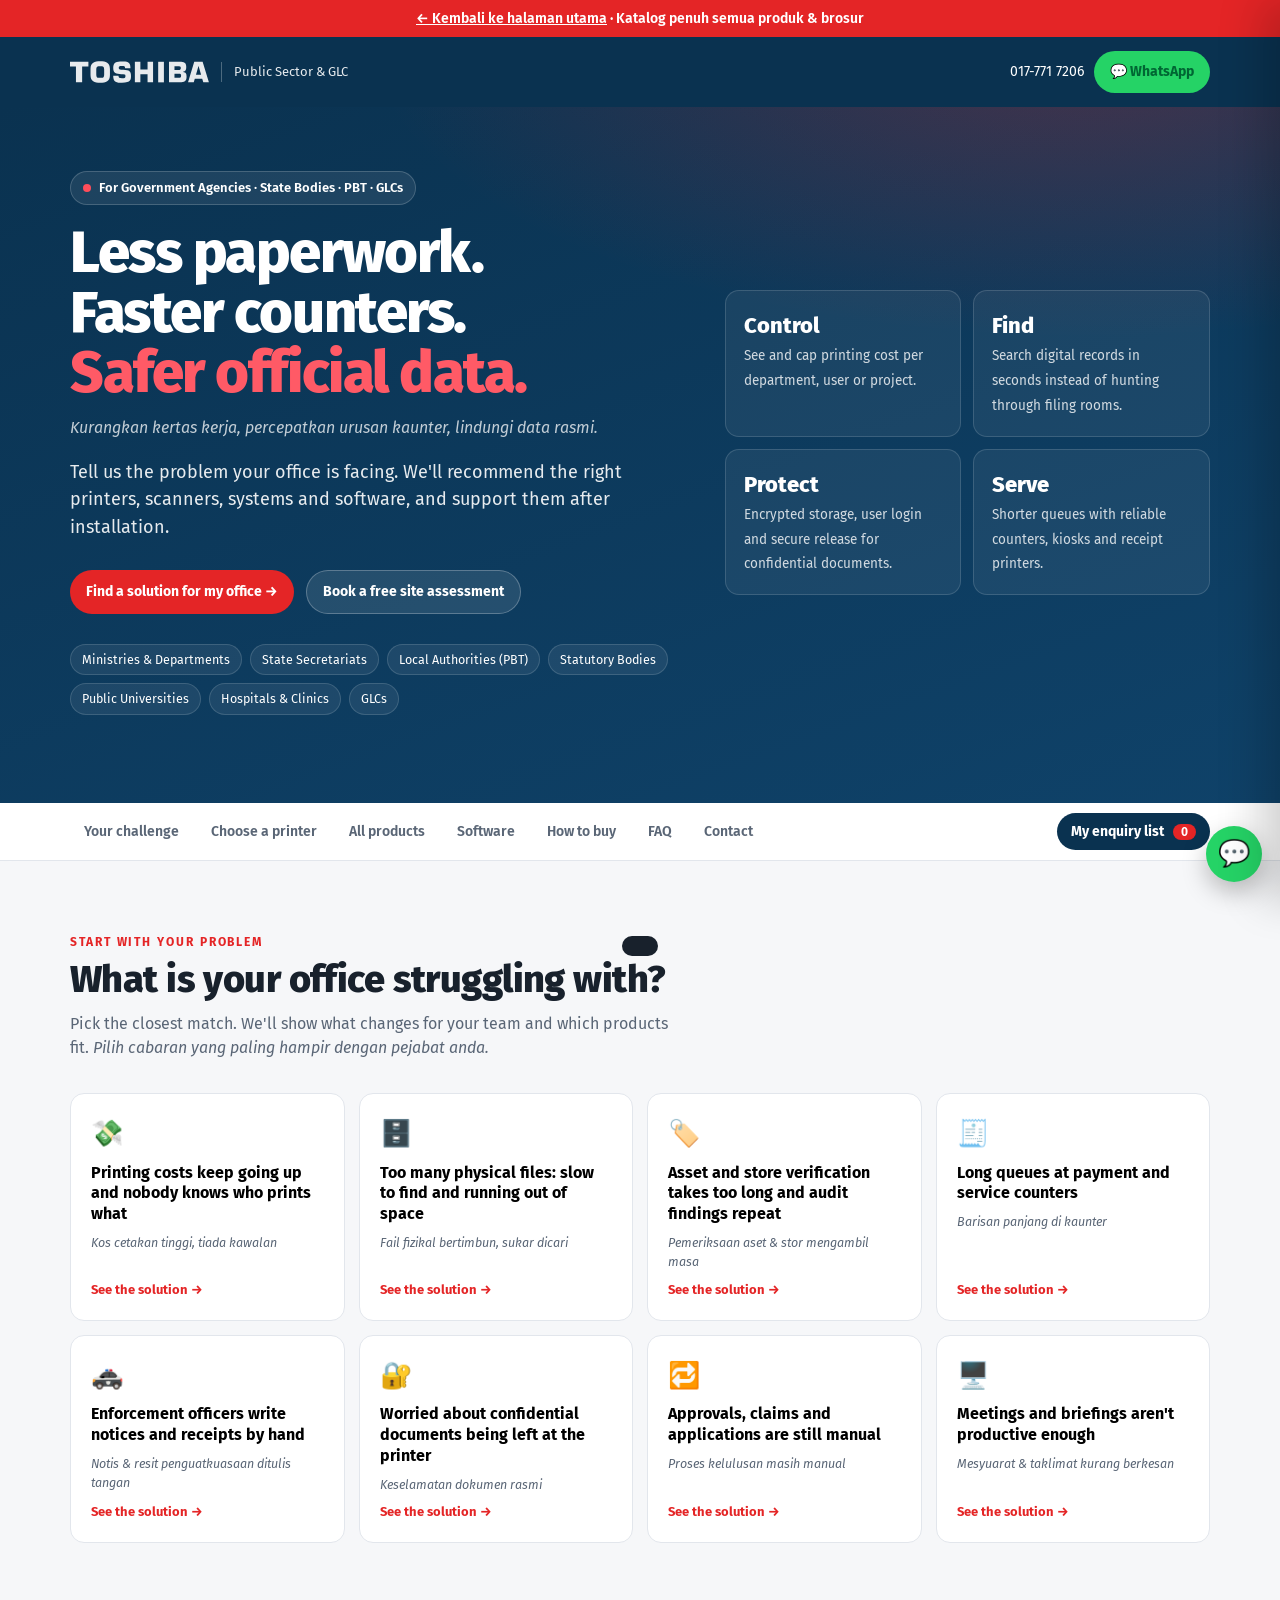
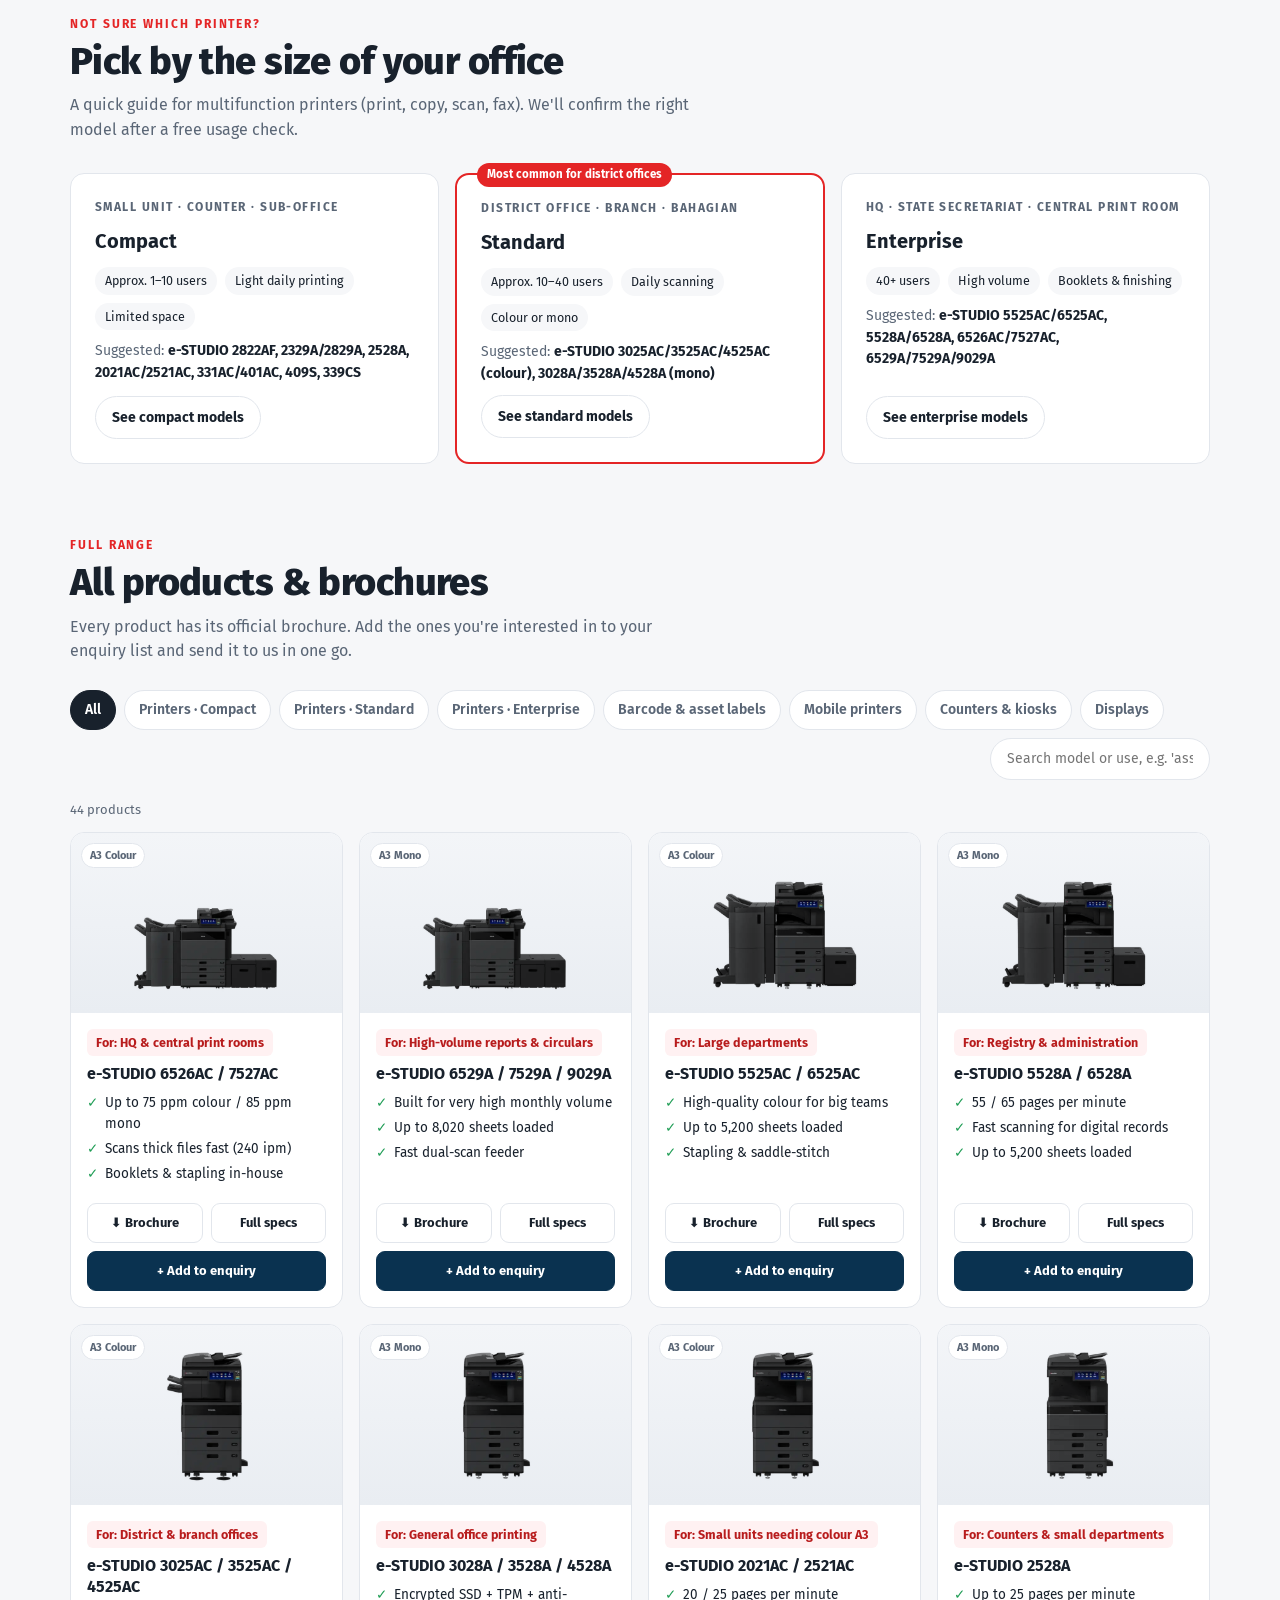
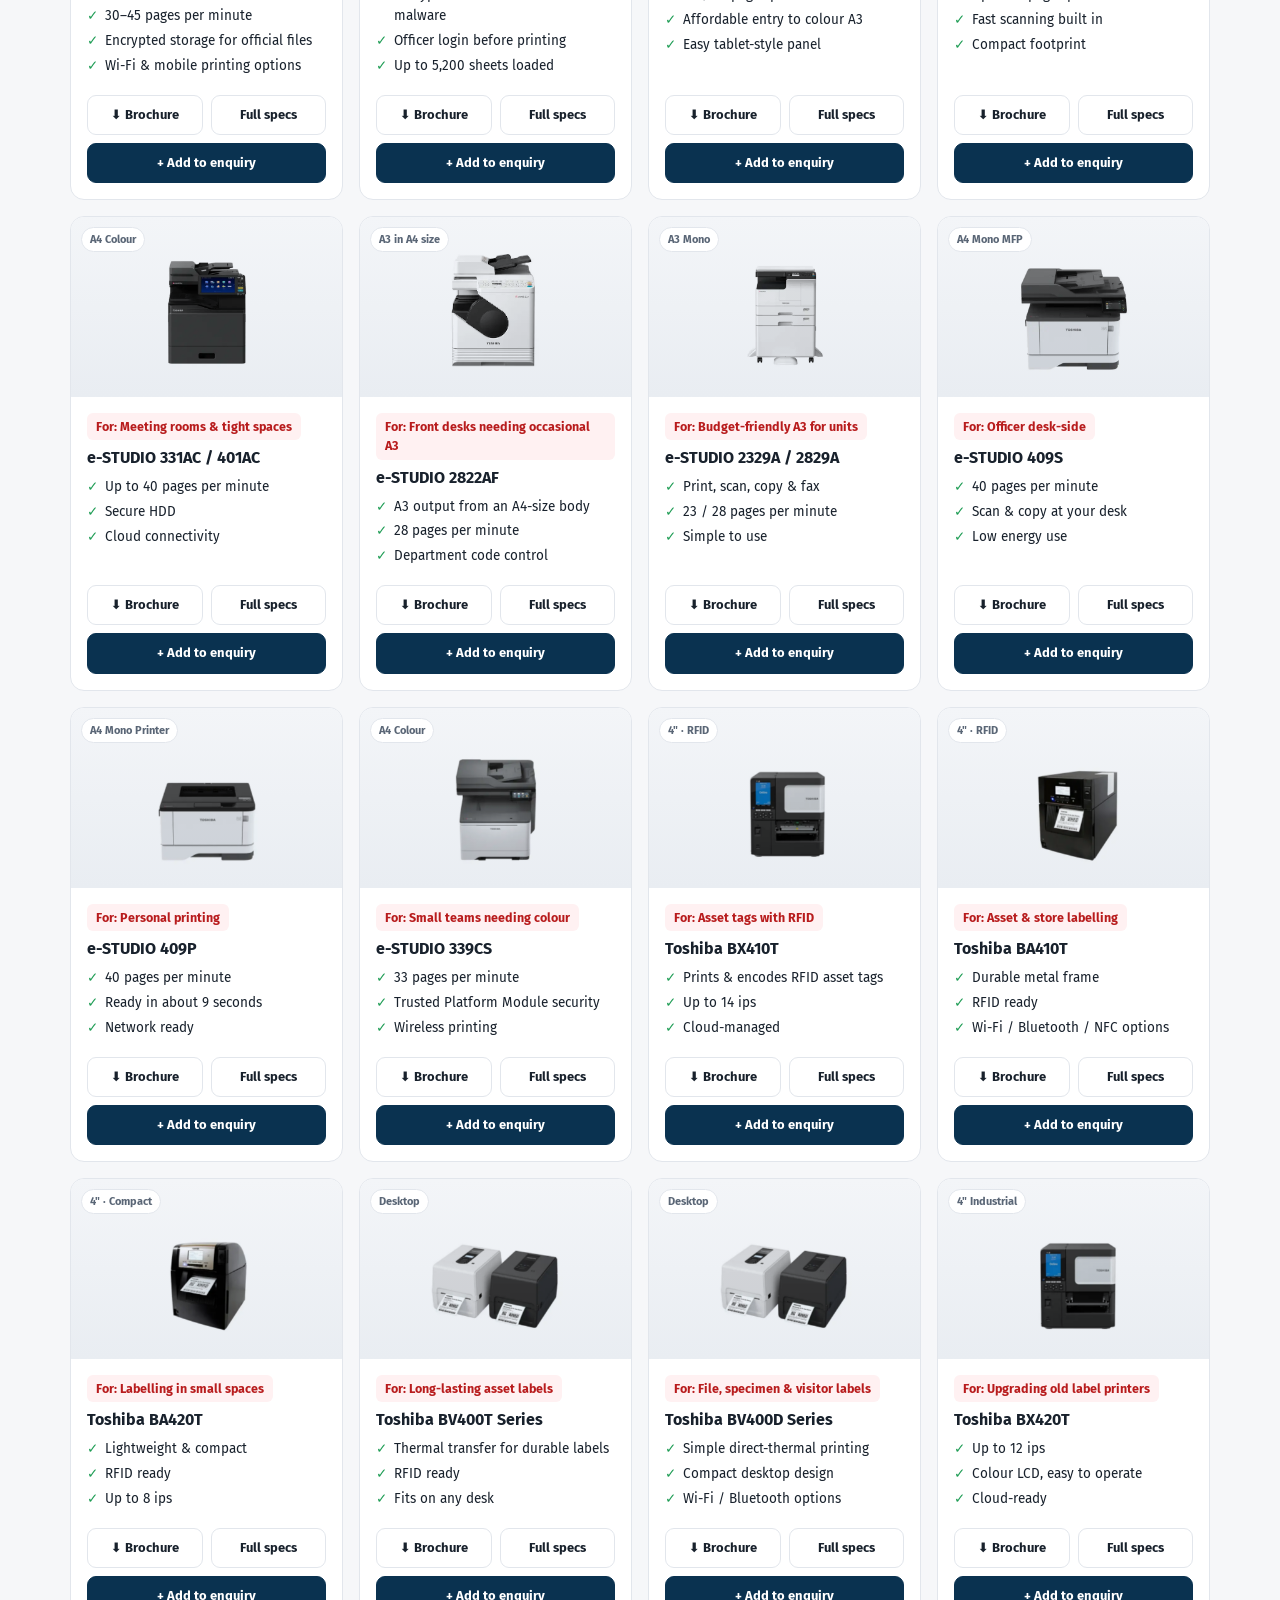
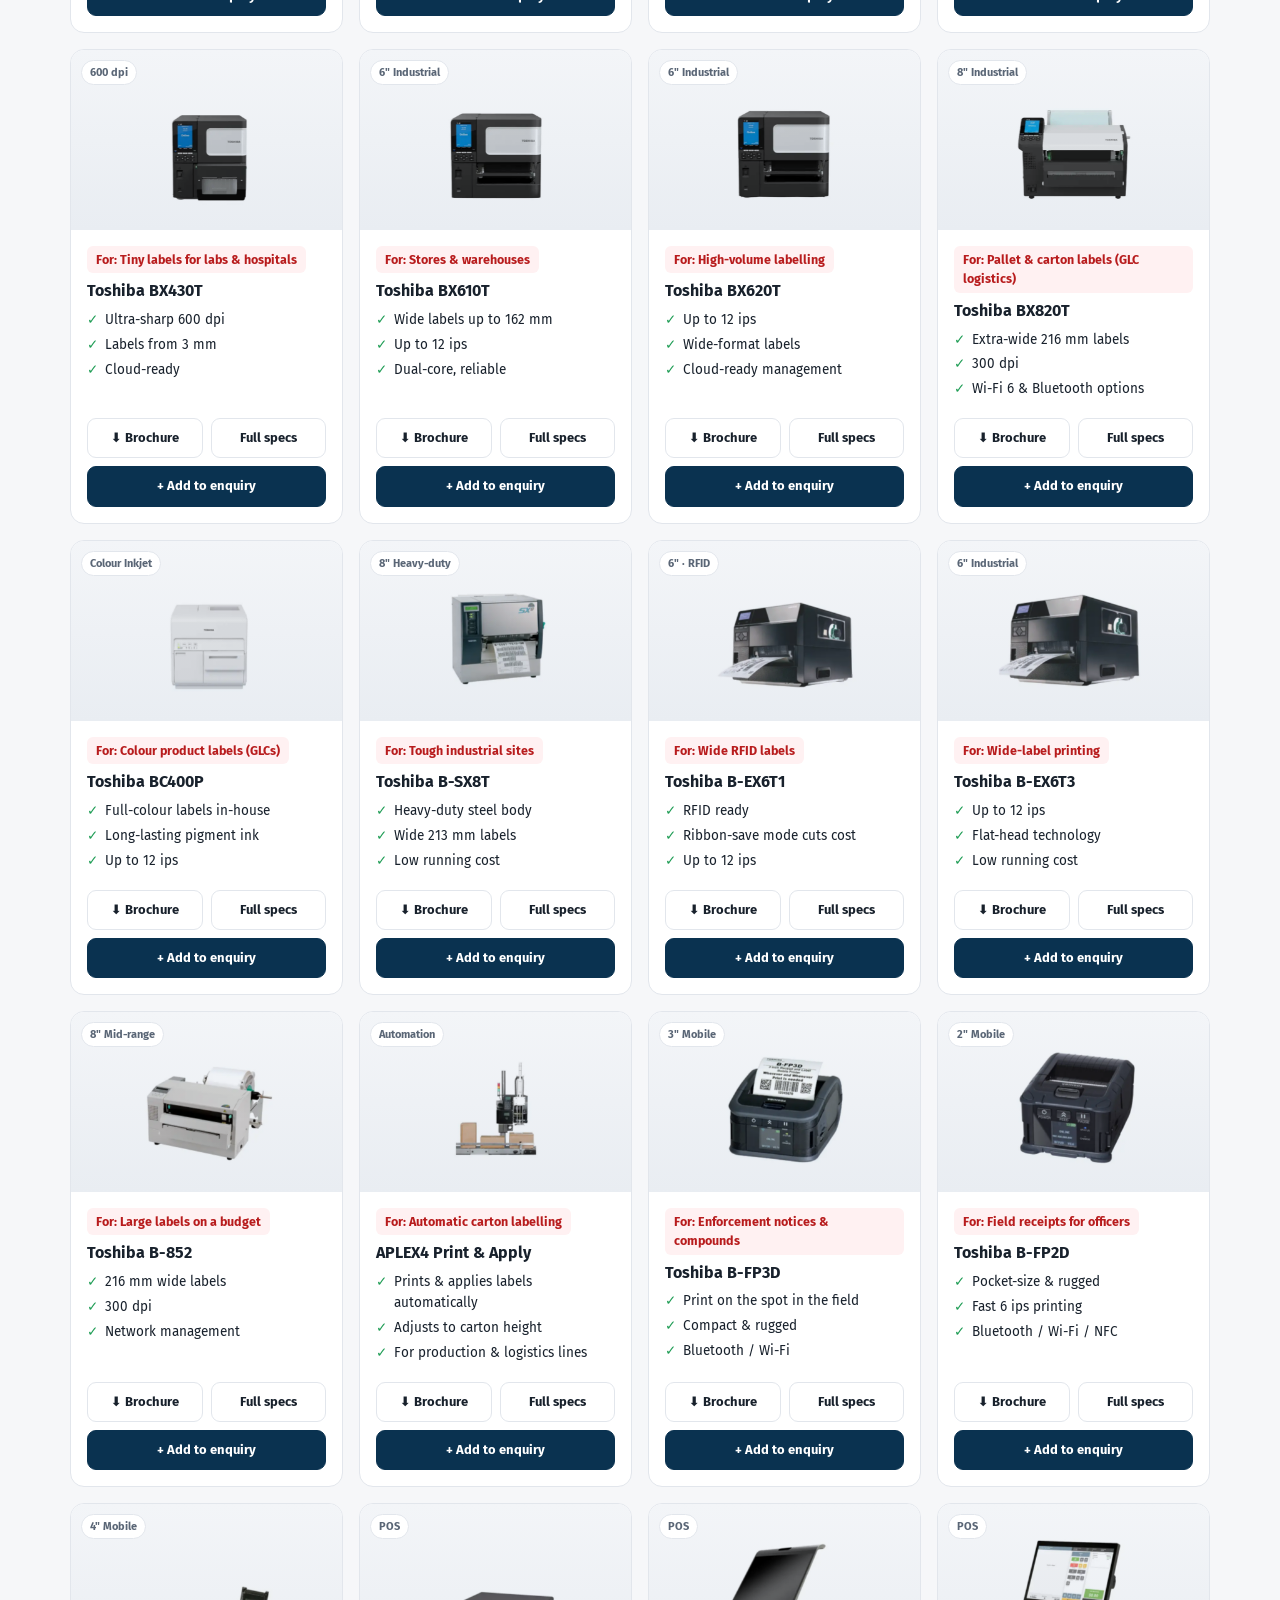
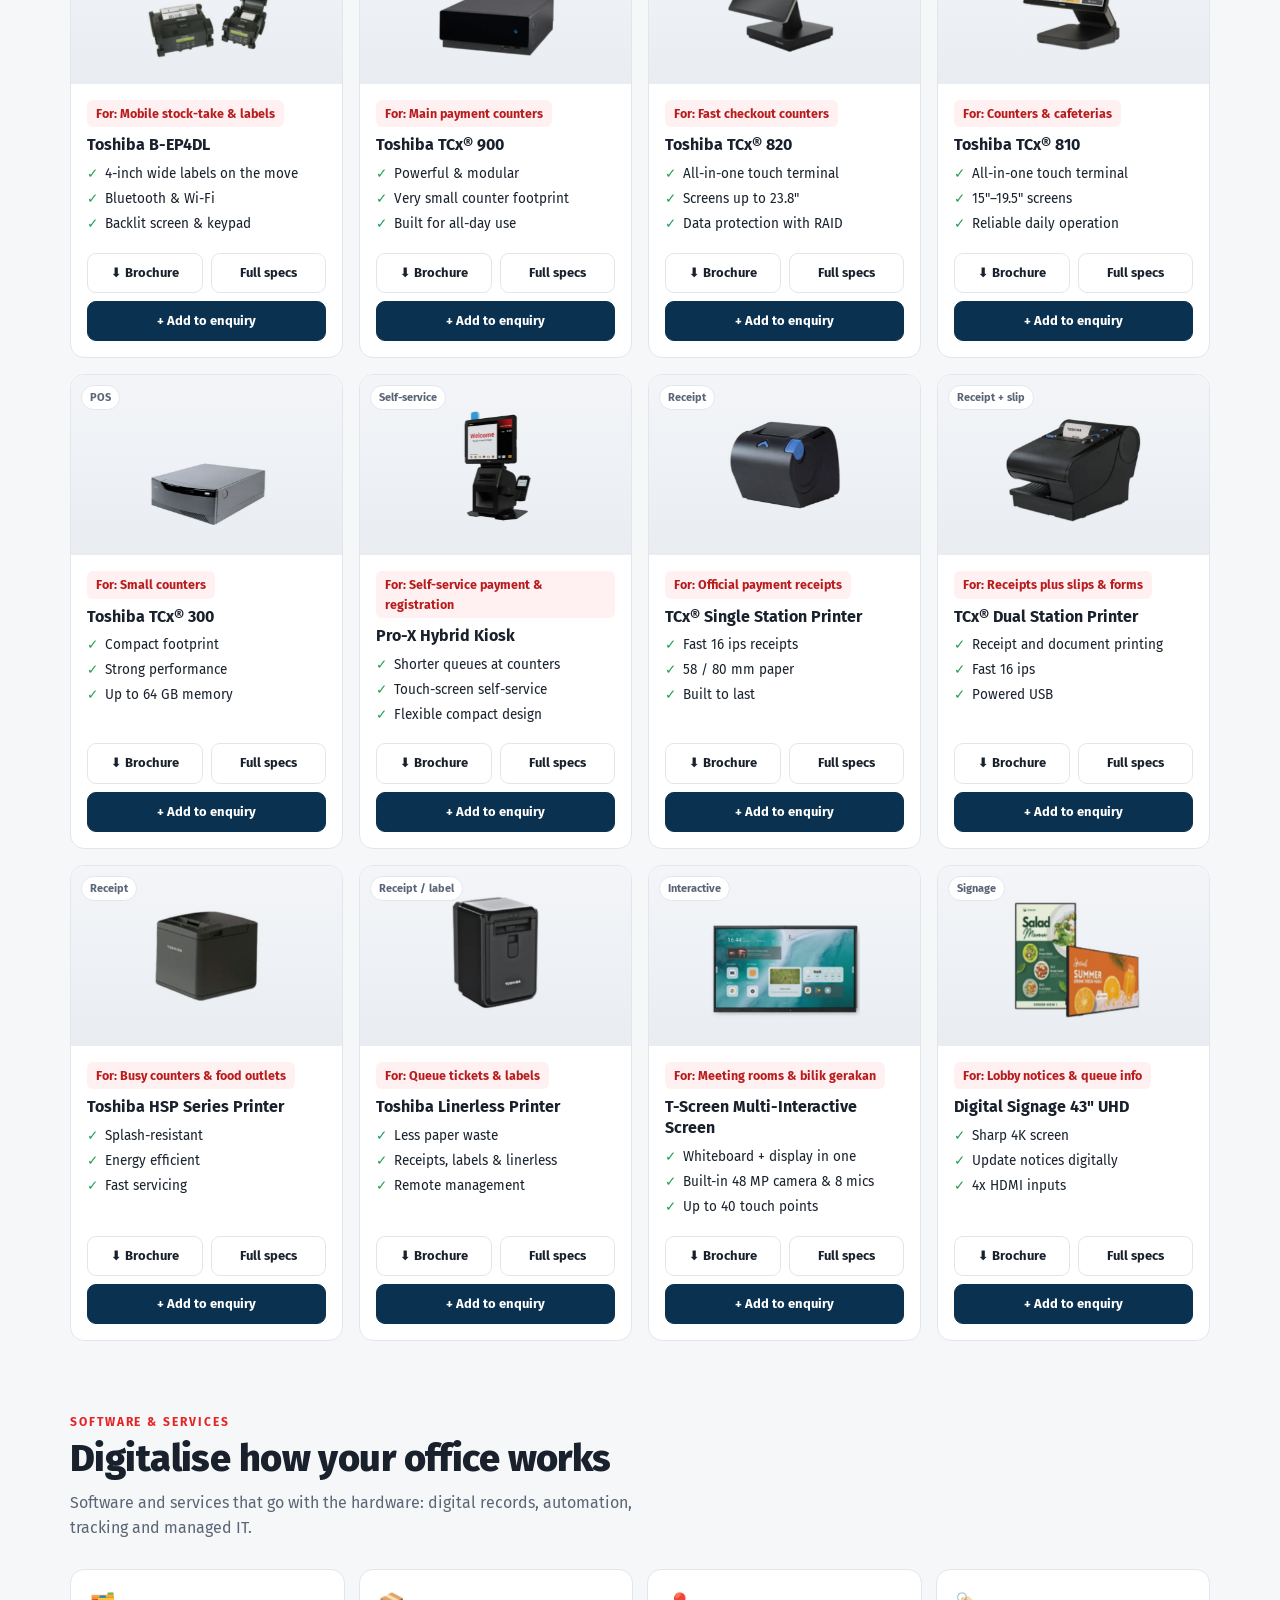
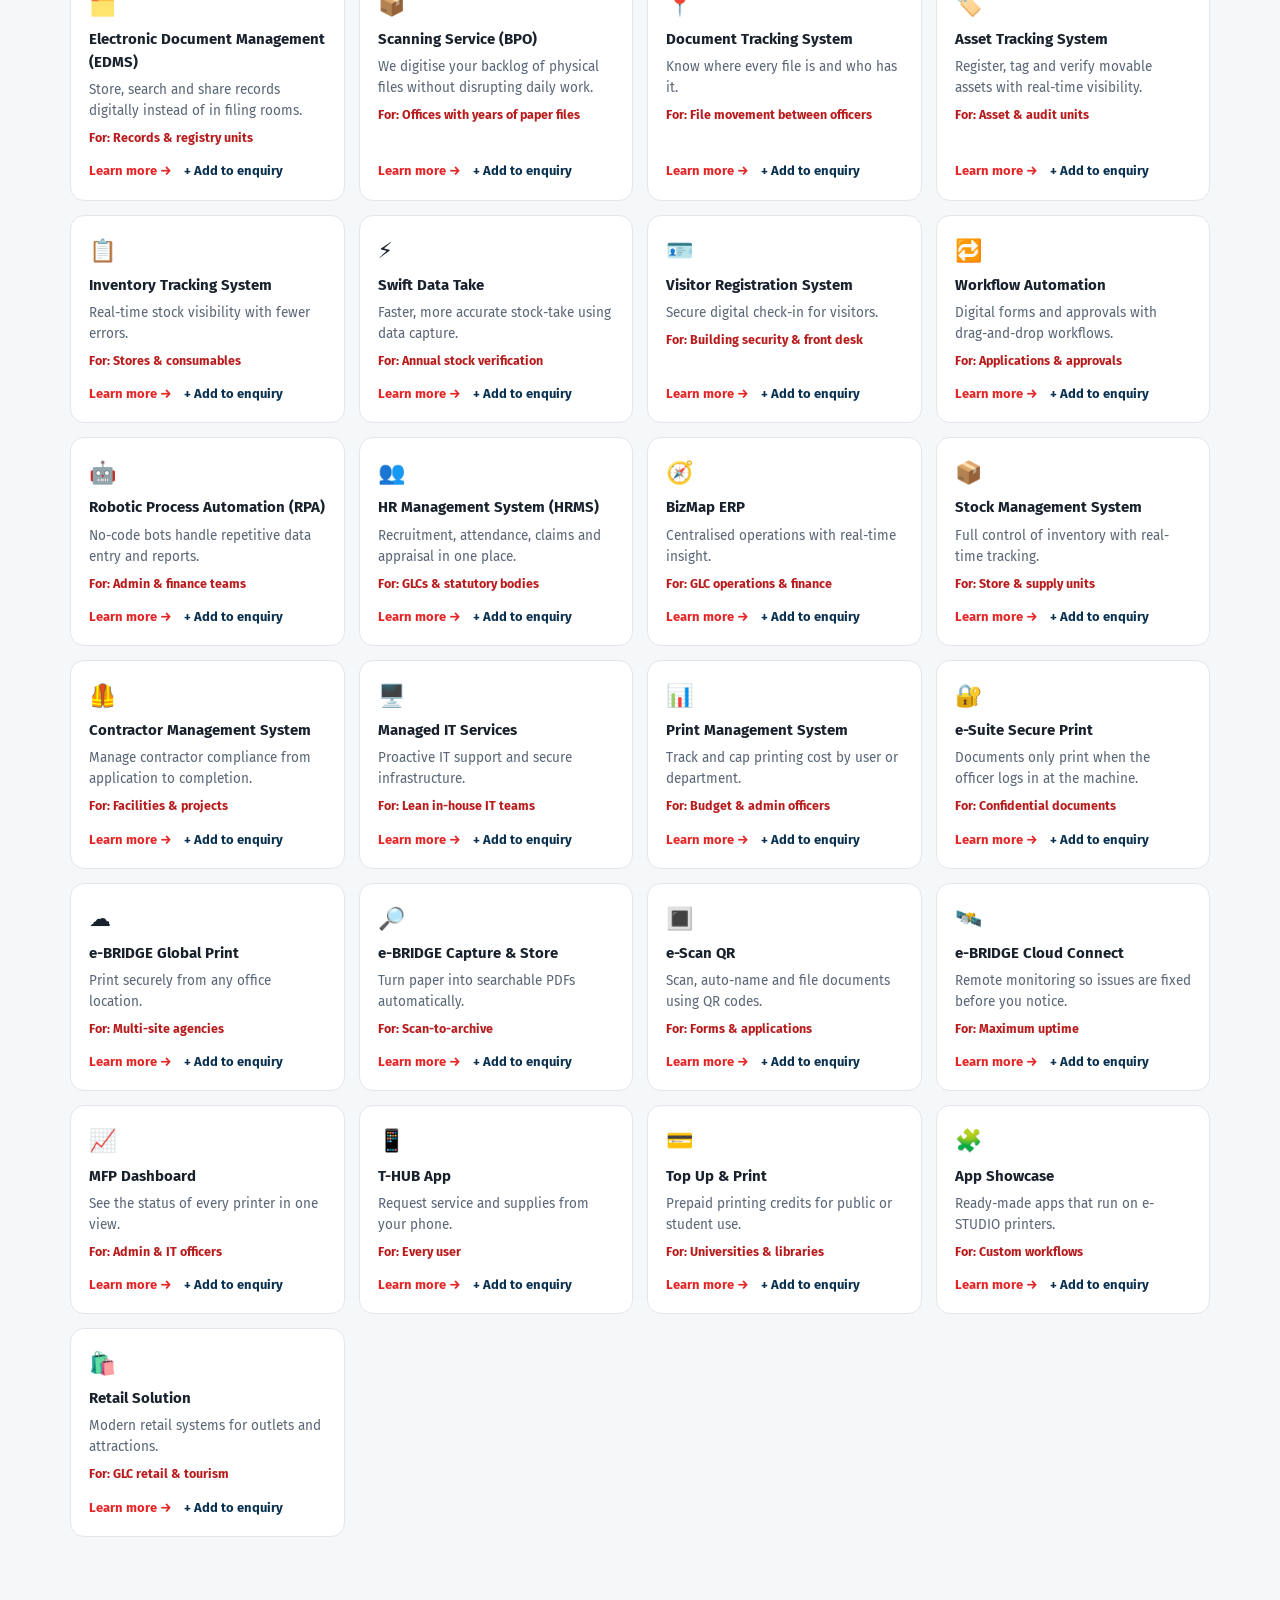
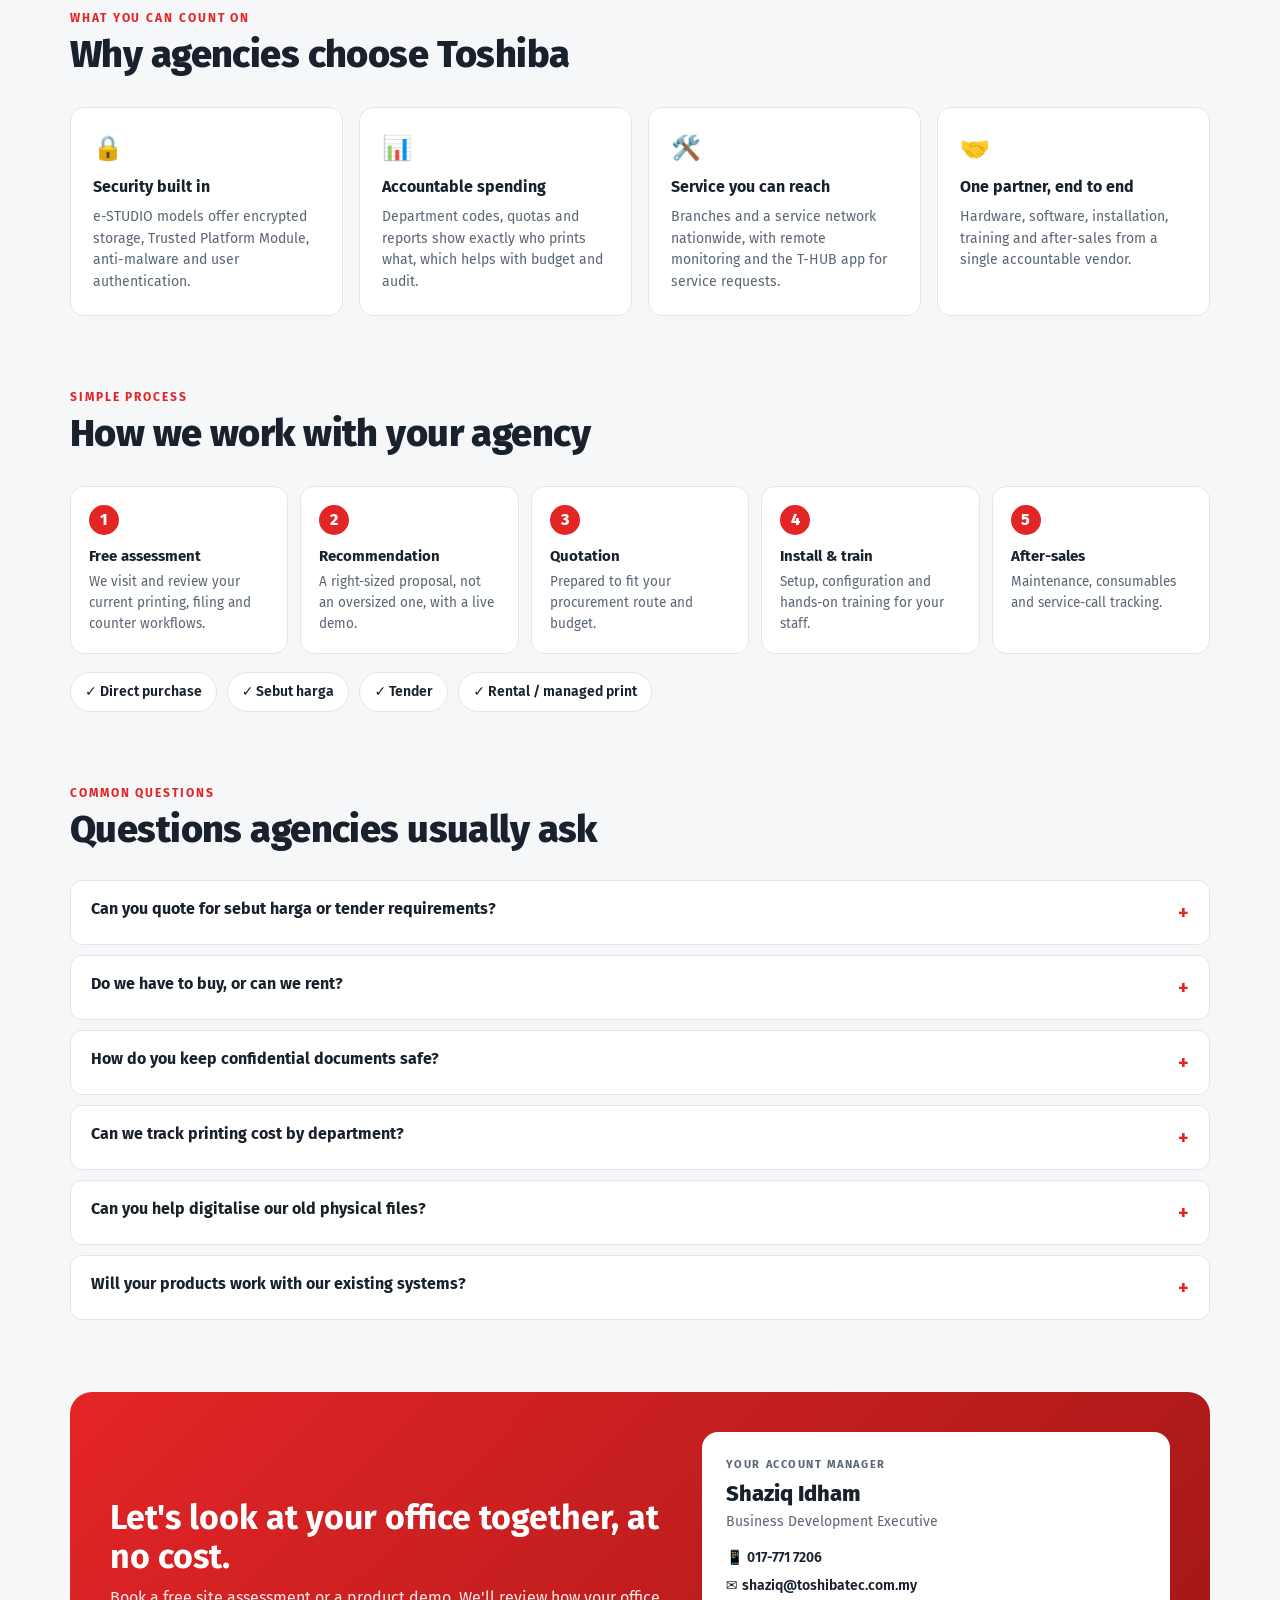
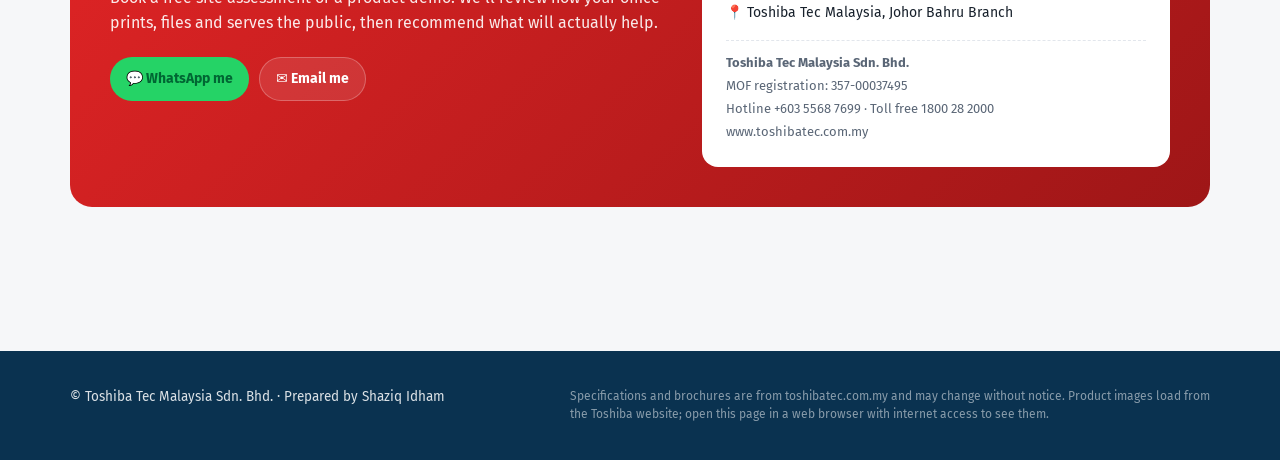
==== commit 838483a6: "Corporate polish: white sticky header, hero visual, line icons, local images, visitor stats Co-Autho" ====
--- a/katalog.html
+++ b/katalog.html
@@ -227,7 +227,7 @@
 
 <!-- ============ TOP BAR ============ -->
 <div class="top"><div class="wrap">
-  <div class="brand"><img src="https://www.toshibatec.com.my/wp-content/uploads/2025/04/logo-toshiba.svg" alt="Toshiba"><span>Public Sector & GLC</span></div>
+  <div class="brand"><img src="images/toshiba-logo.svg" onerror="this.onerror=null;this.src='https://www.toshibatec.com.my/wp-content/uploads/2025/04/logo-toshiba.svg'" alt="Toshiba"><span>Public Sector & GLC</span></div>
   <div class="call"><span class="num" data-cfg="phone"></span><a class="pill pill-wa js-wa" href="#" target="_blank" rel="noopener">💬 WhatsApp</a></div>
 </div></div>
 
@@ -428,6 +428,7 @@
 /* ================================================================ */
 
 const U = "https://www.toshibatec.com.my/wp-content/uploads/";
+const IMG = p => "images/products/"+p.split("/").pop().replace(/\.[^.]+$/,"").replace(/[^A-Za-z0-9-]+/g,"-").replace(/^-+|-+$/g,"").toLowerCase()+".webp";
 const P = "https://www.toshibatec.com.my/product/";
 const S = "https://www.toshibatec.com.my/solution/";
 
@@ -571,7 +572,7 @@
   const on = list.has(p.id);
   return `<div class="card">
     <div class="img"><span class="badge">${esc(p.badge)}</span>
-      <img loading="lazy" src="${U+p.img}" alt="${esc(p.n)}" onerror="this.parentNode.classList.add('noimg')">
+      <img loading="lazy" src="${IMG(p.img)}" data-remote="${U+p.img}" alt="${esc(p.n)}" onerror="if(this.dataset.remote){this.src=this.dataset.remote;this.removeAttribute('data-remote')}else{this.parentNode.classList.add('noimg')}">
       <div class="ph"><i>🖨️</i>${esc(p.n)}</div></div>
     <div class="body">
       <span class="for">For: ${esc(p.f)}</span>
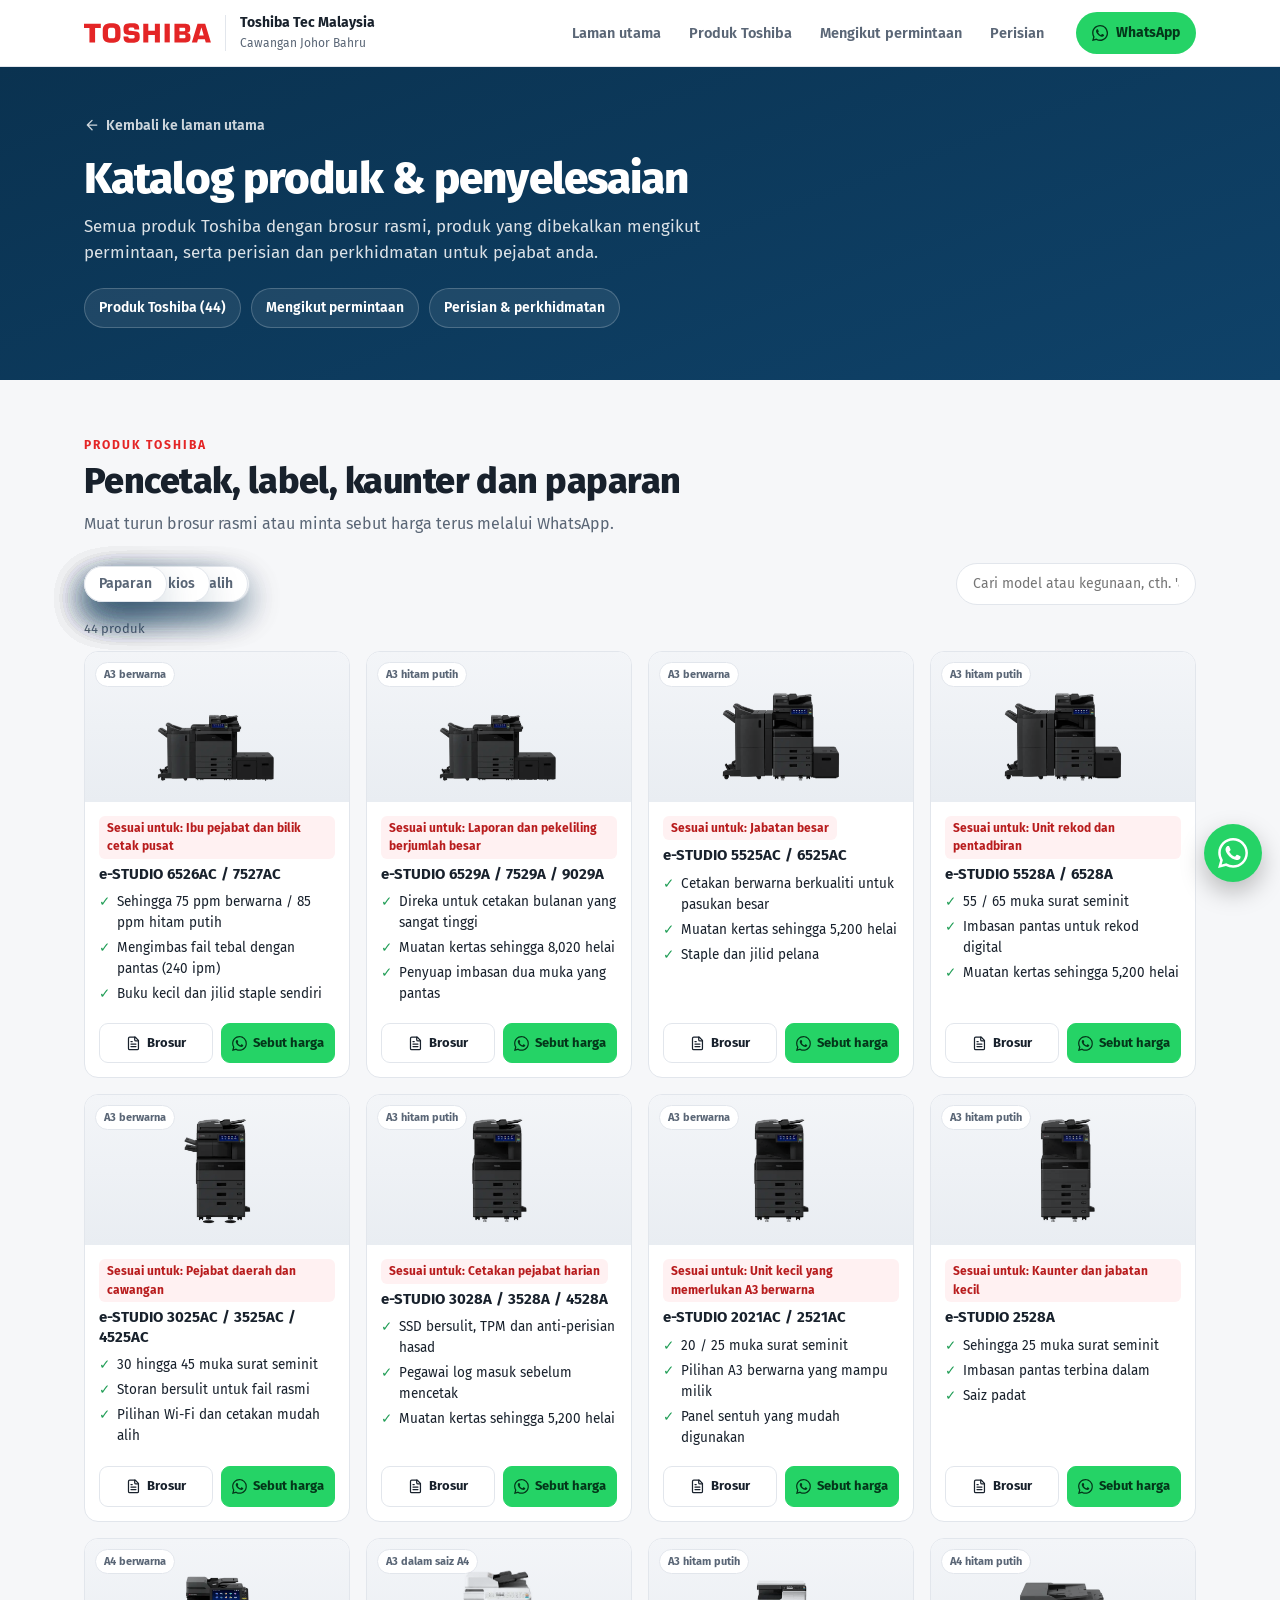
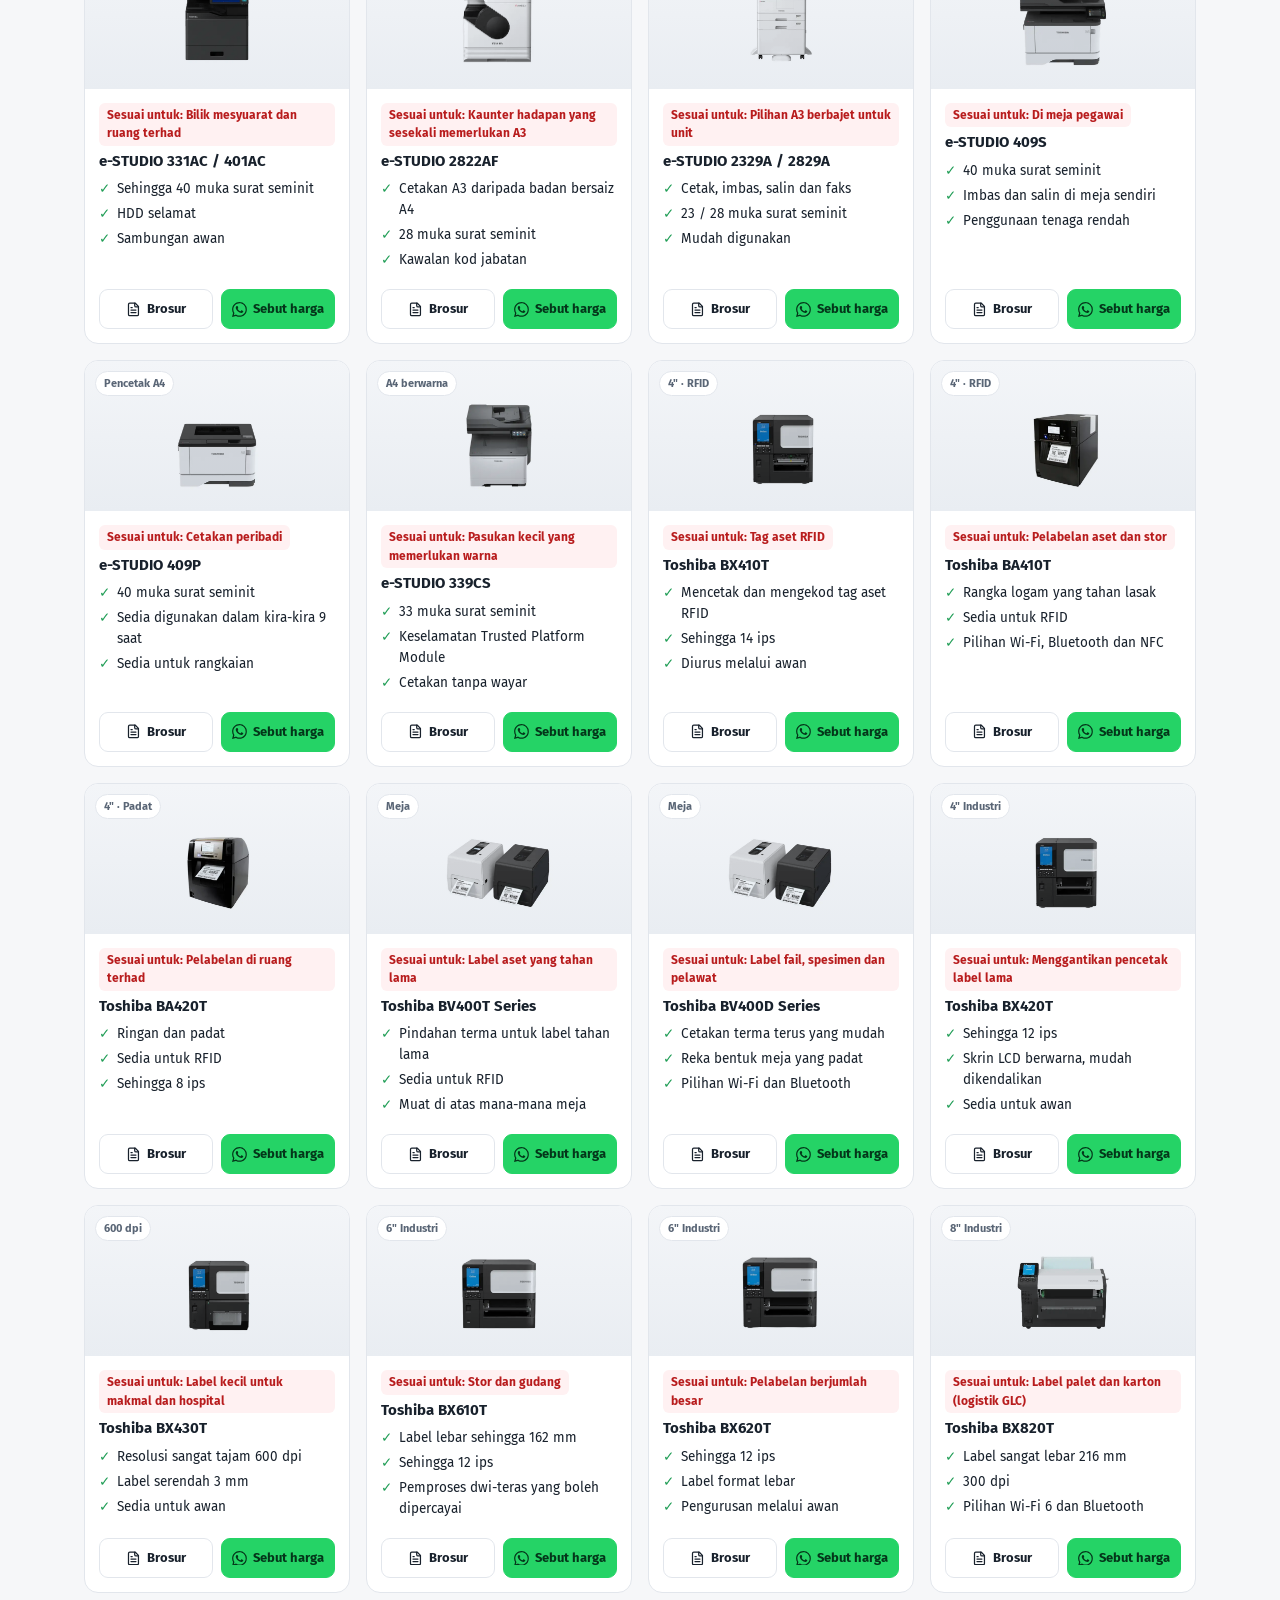
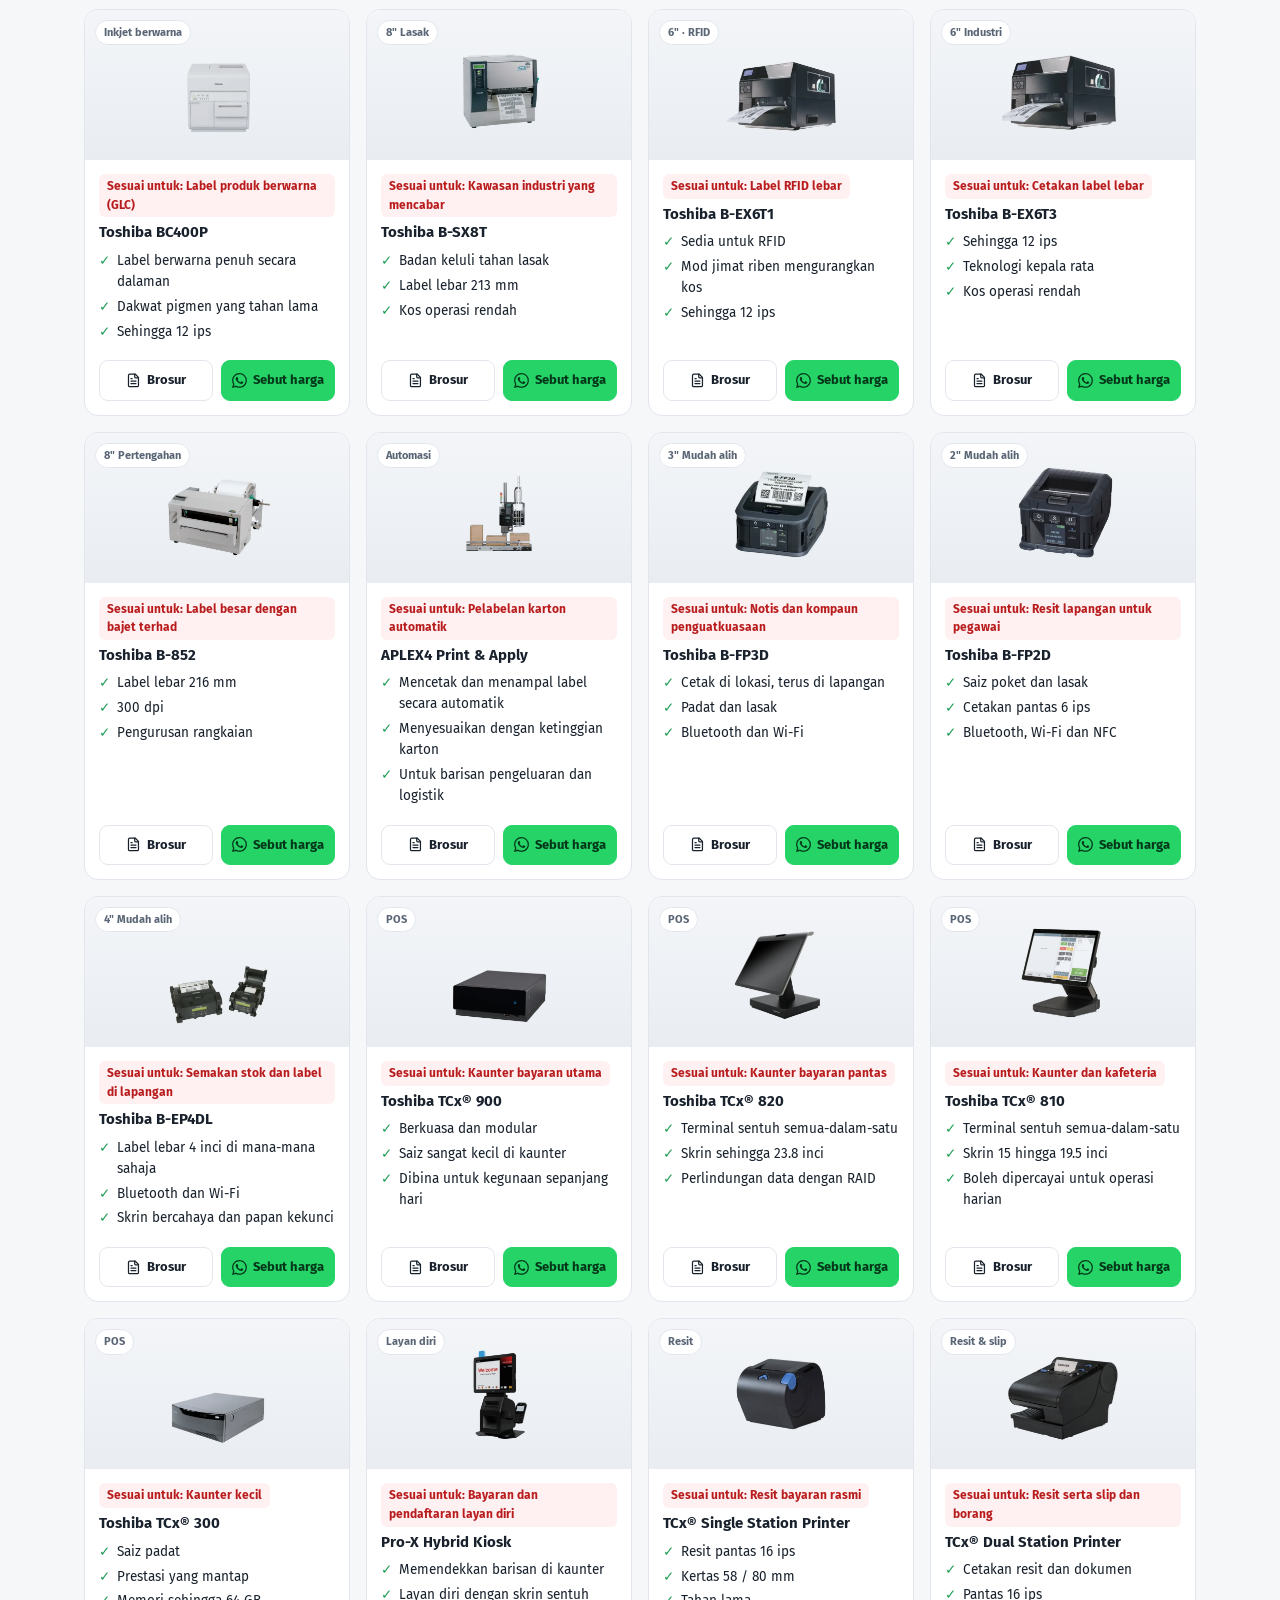
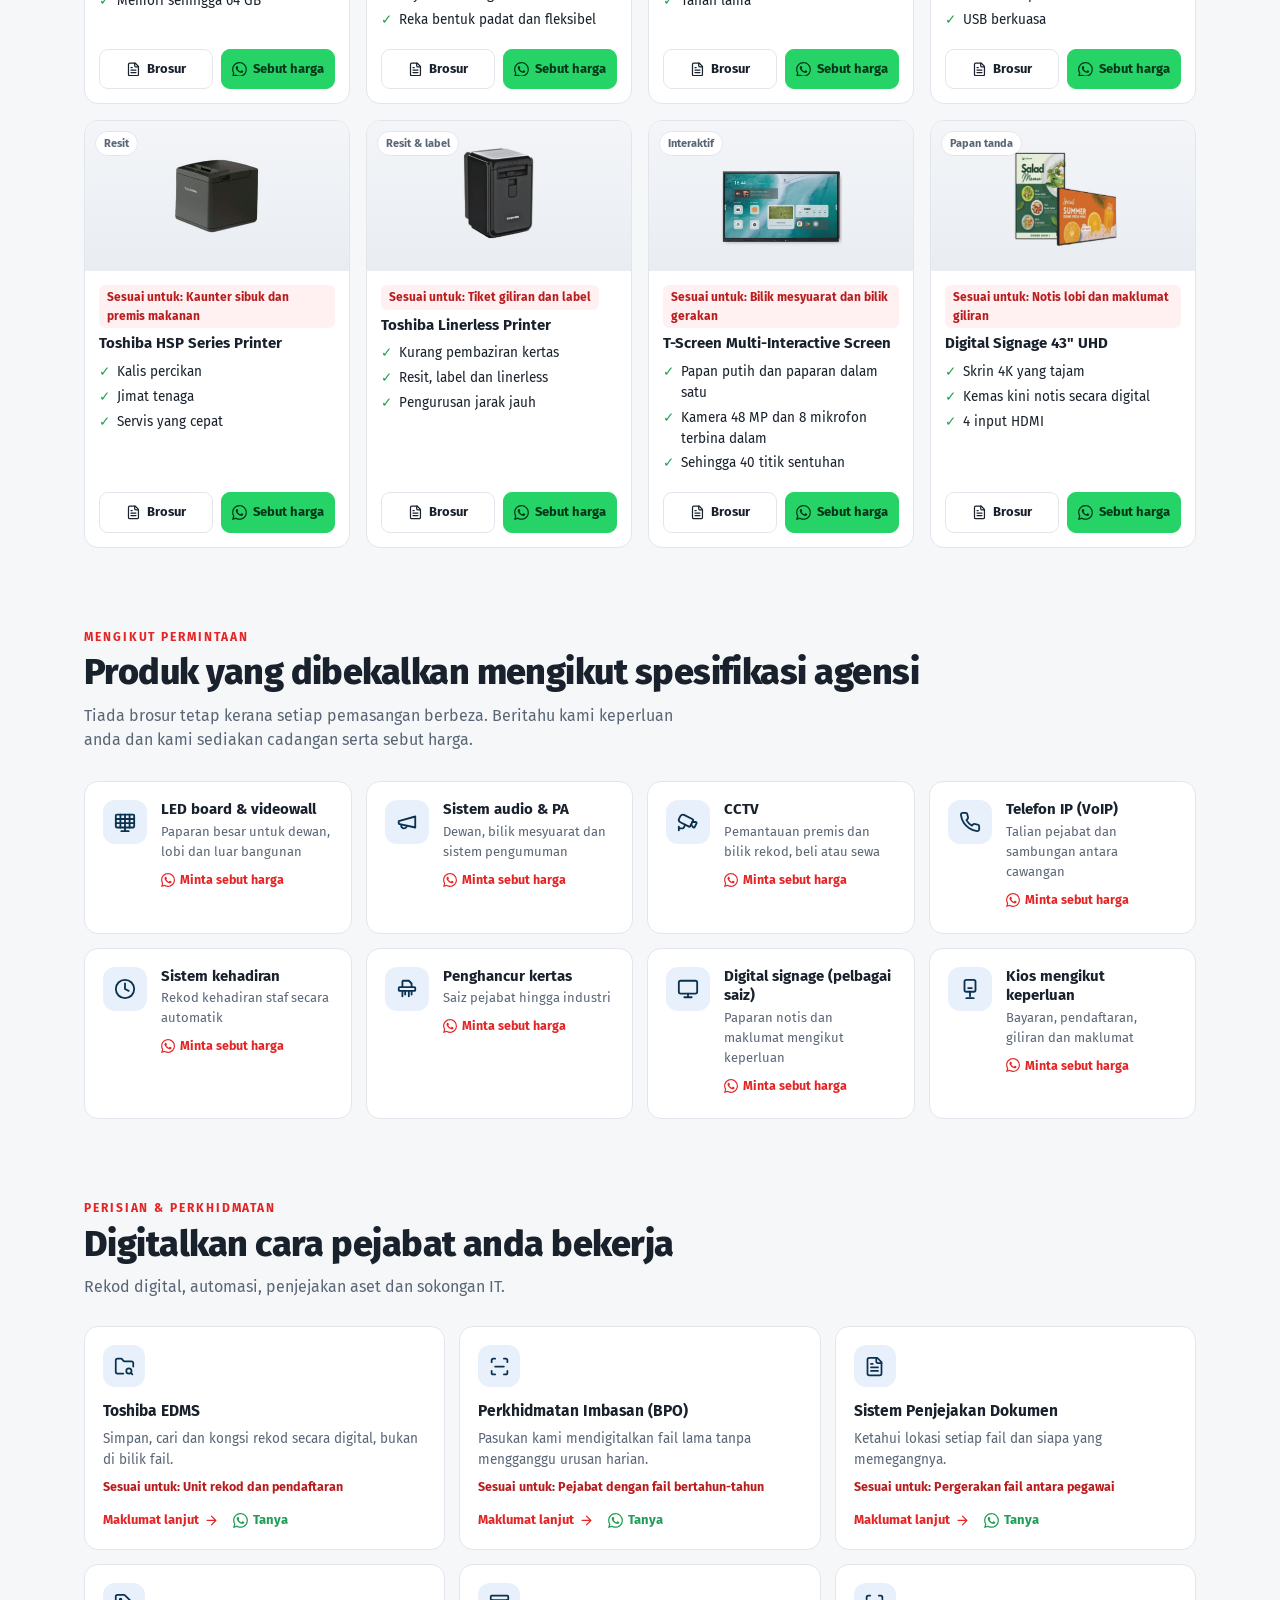
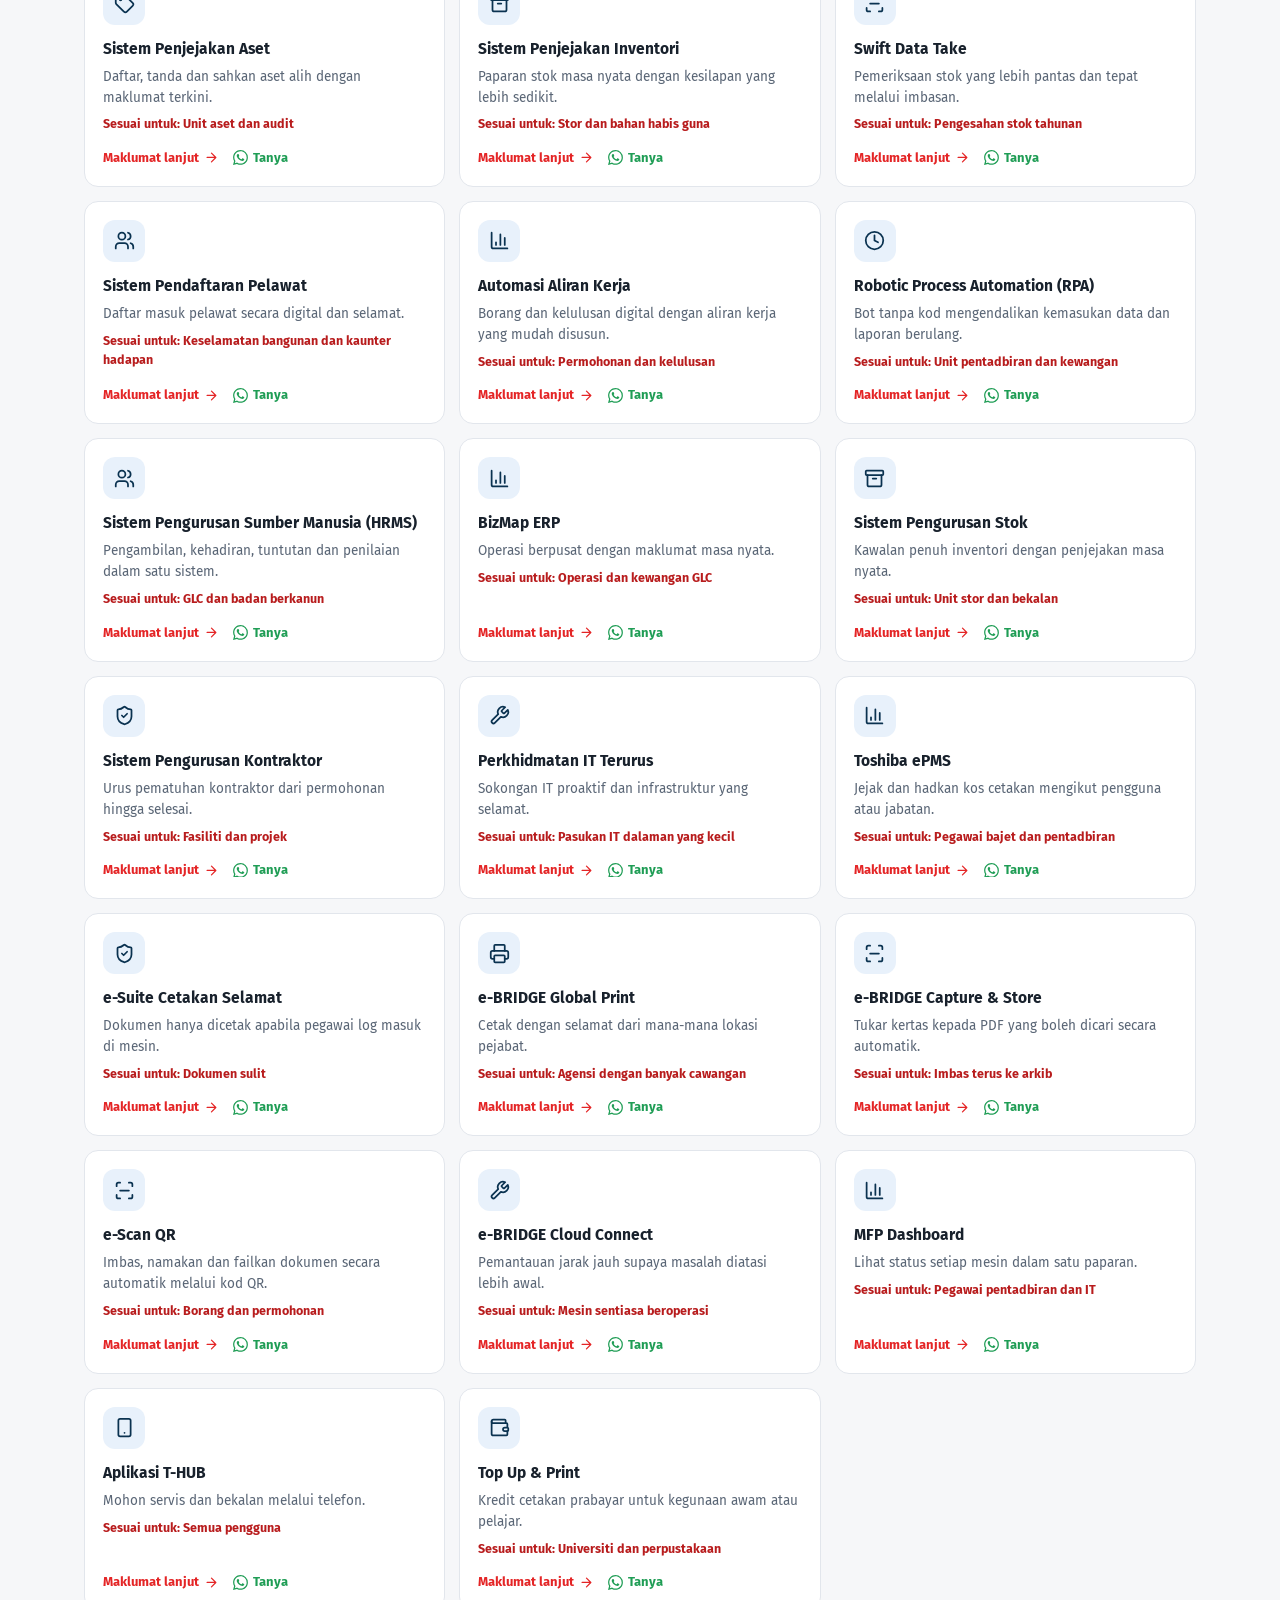
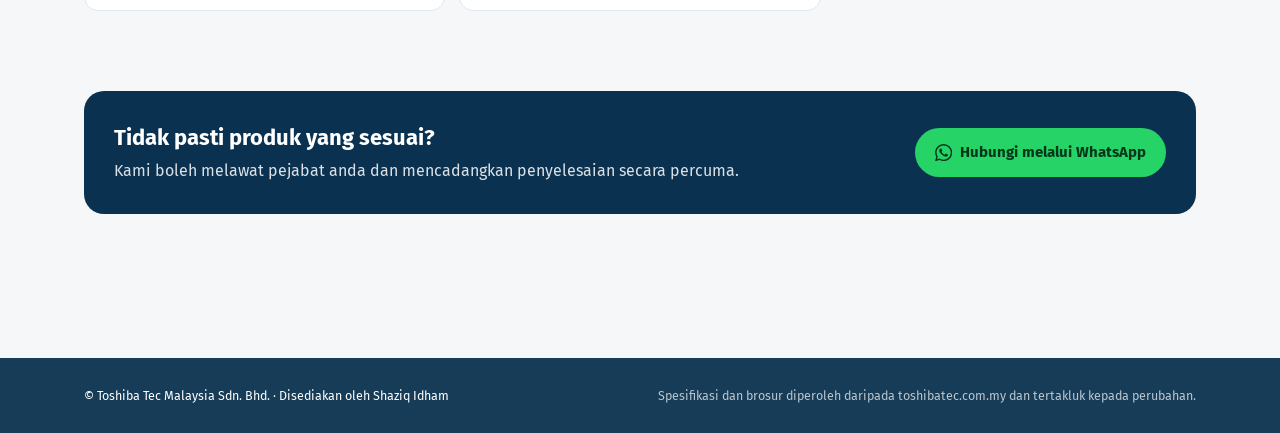
==== commit a60c0a71: "Rebuild catalogue in Malay with the same design as the main page Share styles.css between pages, add" ====
--- a/katalog.html
+++ b/katalog.html
@@ -1,670 +1,215 @@
 <!doctype html>
-<html lang="en">
+<html lang="ms">
 <head>
 <meta charset="utf-8">
 <meta name="viewport" content="width=device-width, initial-scale=1">
-<title>Katalog Penuh — Toshiba Tec Malaysia</title>
-<meta name="description" content="Secure printing, records digitalisation, asset tagging, public counters and smart meeting rooms for Malaysian government agencies, state bodies and GLCs.">
+<title>Katalog Produk &amp; Penyelesaian | Toshiba Tec Malaysia, Johor Bahru</title>
+<meta name="description" content="Katalog lengkap pencetak, label dan tag aset, kaunter, paparan, perisian dan produk mengikut permintaan untuk agensi kerajaan, PBT dan GLC.">
+<meta name="theme-color" content="#0A3250">
+<meta property="og:type" content="website">
+<meta property="og:url" content="https://shaziqqidham.github.io/TOSHIBA-JB/katalog.html">
+<meta property="og:title" content="Katalog Produk &amp; Penyelesaian | Toshiba Tec Malaysia">
+<meta property="og:description" content="Pencetak, label dan tag aset, kaunter, paparan, perisian dan produk mengikut permintaan.">
+<meta property="og:image" content="https://shaziqqidham.github.io/TOSHIBA-JB/og-image.png">
 <link rel="preconnect" href="https://fonts.googleapis.com">
 <link href="https://fonts.googleapis.com/css2?family=Fira+Sans:wght@400;500;600;700;800&display=swap" rel="stylesheet">
+<link rel="stylesheet" href="styles.css">
 <style>
-:root{
-  --red:#E42526; --red-dark:#B81C1D; --red-soft:#FFF1F2;
-  --navy:#0A3250; --navy-2:#0F4269;
-  --ink:#18212C; --muted:#5A6676; --line:#E2E6EC;
-  --bg:#F6F7F9; --card:#FFFFFF; --green:#1F9D55; --wa:#25D366;
-  --radius:14px;
-}
-*{box-sizing:border-box;margin:0;padding:0}
-html{scroll-behavior:smooth}
-body{font-family:'Fira Sans',system-ui,sans-serif;color:var(--ink);background:var(--bg);line-height:1.55;-webkit-font-smoothing:antialiased}
-a{color:inherit}
-img{max-width:100%;display:block}
-button{font:inherit;cursor:pointer}
-.wrap{max-width:1180px;margin:0 auto;padding:0 20px}
-.k{font-size:12px;font-weight:700;letter-spacing:.16em;text-transform:uppercase;color:var(--red)}
-h2.h{font-size:clamp(26px,3.4vw,38px);font-weight:800;letter-spacing:-.015em;line-height:1.15;margin-top:6px}
-.sub{color:var(--muted);font-size:16px;max-width:620px;margin-top:10px}
-section{padding:72px 0}
-
-/* ---------- Header ---------- */
-.top{background:var(--navy);color:#fff}
-.top .wrap{display:flex;align-items:center;justify-content:space-between;gap:16px;padding-top:14px;padding-bottom:14px}
-.brand{display:flex;align-items:center;gap:12px;font-size:13px;opacity:.9}
-.brand img{height:22px;filter:brightness(0) invert(1)}
-.brand span{border-left:1px solid rgba(255,255,255,.3);padding-left:12px}
-.top .call{display:flex;gap:10px;align-items:center;font-size:14px}
-.pill{display:inline-flex;align-items:center;gap:8px;text-decoration:none;font-weight:700;font-size:14px;padding:10px 16px;border-radius:40px;border:none}
-.pill-wa{background:var(--wa);color:#063;}
-.pill-red{background:var(--red);color:#fff}
-.pill-red:hover{background:var(--red-dark)}
-.pill-ghost{background:rgba(255,255,255,.1);color:#fff;border:1px solid rgba(255,255,255,.25)}
-.pill-line{background:#fff;color:var(--ink);border:1px solid var(--line)}
-.pill-line:hover{border-color:var(--ink)}
-
-/* ---------- Hero ---------- */
-.hero{background:radial-gradient(1200px 500px at 85% -10%,rgba(228,37,38,.28),transparent 60%),linear-gradient(160deg,var(--navy),var(--navy-2));color:#fff;padding:64px 0 88px;overflow:hidden}
-.hero .wrap{display:grid;grid-template-columns:1.25fr 1fr;gap:48px;align-items:center}
-.hero .eyebrow{display:inline-flex;gap:8px;align-items:center;font-size:13px;font-weight:600;background:rgba(255,255,255,.08);border:1px solid rgba(255,255,255,.18);padding:6px 12px;border-radius:30px}
-.hero .eyebrow i{width:8px;height:8px;border-radius:50%;background:#ff4d5a;display:inline-block}
-.hero h1{font-size:clamp(34px,5vw,58px);line-height:1.04;font-weight:800;letter-spacing:-.025em;margin-top:18px}
-.hero h1 em{font-style:normal;color:#ff5a66}
-.hero .bm{opacity:.75;font-style:italic;margin-top:12px;font-size:16px}
-.hero p.lead{font-size:18px;opacity:.9;margin-top:18px;max-width:560px}
-.hero .ctas{display:flex;gap:12px;flex-wrap:wrap;margin-top:28px}
-.outcomes{display:grid;grid-template-columns:1fr 1fr;gap:12px}
-.outcome{background:rgba(255,255,255,.06);border:1px solid rgba(255,255,255,.14);border-radius:var(--radius);padding:18px}
-.outcome b{display:block;font-size:22px;font-weight:800;color:#fff}
-.outcome span{font-size:13.5px;opacity:.8}
-.who{display:flex;flex-wrap:wrap;gap:8px;margin-top:30px}
-.who span{font-size:12.5px;padding:5px 11px;border-radius:30px;background:rgba(255,255,255,.07);border:1px solid rgba(255,255,255,.14)}
-
-/* ---------- Sticky nav ---------- */
-nav.sticky{position:sticky;top:0;z-index:40;background:rgba(255,255,255,.96);backdrop-filter:blur(8px);border-bottom:1px solid var(--line)}
-nav .wrap{display:flex;gap:4px;overflow-x:auto;padding-top:10px;padding-bottom:10px;scrollbar-width:none;align-items:center}
-nav a{white-space:nowrap;text-decoration:none;font-size:14px;font-weight:600;padding:8px 14px;border-radius:30px;color:var(--muted)}
-nav a:hover{background:var(--bg);color:var(--ink)}
-nav .shortlist-btn{margin-left:auto;background:var(--navy);color:#fff;border:none;padding:8px 14px;border-radius:30px;font-weight:700;font-size:14px;white-space:nowrap}
-nav .shortlist-btn b{background:var(--red);border-radius:20px;padding:1px 8px;margin-left:6px;font-size:12px}
-
-/* ---------- Challenges ---------- */
-.chal-grid{display:grid;grid-template-columns:repeat(4,1fr);gap:14px;margin-top:32px}
-.chal{background:#fff;border:1px solid var(--line);border-radius:var(--radius);padding:20px;text-align:left;display:flex;flex-direction:column;gap:8px;transition:all .18s}
-.chal:hover{border-color:var(--red);box-shadow:0 10px 24px rgba(10,50,80,.08);transform:translateY(-2px)}
-.chal.active{border-color:var(--red);background:var(--red-soft);box-shadow:0 0 0 2px var(--red) inset}
-.chal .ico{font-size:26px}
-.chal h3{font-size:16px;line-height:1.3}
-.chal .bmq{font-size:12.5px;color:var(--muted);font-style:italic}
-.chal .go{margin-top:auto;font-size:13px;font-weight:700;color:var(--red)}
-
-.answer{margin-top:28px;background:#fff;border:1px solid var(--line);border-radius:18px;overflow:hidden;display:none}
-.answer.show{display:block;animation:rise .3s ease}
-@keyframes rise{from{opacity:0;transform:translateY(8px)}to{opacity:1;transform:none}}
-.answer .head{display:grid;grid-template-columns:1fr 1fr;gap:0}
-.answer .prob,.answer .sol{padding:26px}
-.answer .prob{background:var(--navy);color:#fff}
-.answer .prob .k{color:#ff8a92}
-.answer .sol .k{color:var(--green)}
-.answer h3{font-size:20px;margin:6px 0 10px;line-height:1.3}
-.answer ul{list-style:none;display:grid;gap:8px;font-size:14.5px}
-.answer .prob li::before{content:"✕ ";color:#ff8a92;font-weight:800}
-.answer .sol li::before{content:"✓ ";color:var(--green);font-weight:800}
-.answer .recs{padding:24px;border-top:1px solid var(--line)}
-.answer .recs h4{font-size:14px;letter-spacing:.08em;text-transform:uppercase;color:var(--muted);margin-bottom:14px}
-.answer .foot{padding:18px 24px;background:var(--bg);display:flex;gap:12px;flex-wrap:wrap;align-items:center;justify-content:space-between}
-
-/* ---------- Product cards ---------- */
-.grid{display:grid;grid-template-columns:repeat(auto-fill,minmax(240px,1fr));gap:16px}
-.card{background:#fff;border:1px solid var(--line);border-radius:var(--radius);overflow:hidden;display:flex;flex-direction:column;transition:box-shadow .2s,transform .2s}
-.card:hover{box-shadow:0 12px 30px rgba(10,50,80,.10);transform:translateY(-2px)}
-.card .img{height:180px;background:linear-gradient(180deg,#F3F5F8,#E9EDF2);display:flex;align-items:center;justify-content:center;padding:16px;position:relative}
-.card .img img{max-height:150px;object-fit:contain;mix-blend-mode:multiply}
-.card .img .ph{display:none;flex-direction:column;align-items:center;gap:6px;color:var(--muted);font-weight:700;font-size:13px;text-align:center}
-.card .img.noimg img{display:none}.card .img.noimg .ph{display:flex}
-.card .img .ph i{font-style:normal;font-size:40px}
-.badge{position:absolute;top:10px;left:10px;font-size:11px;font-weight:700;background:#fff;border:1px solid var(--line);padding:3px 8px;border-radius:20px;color:var(--muted)}
-.card .body{padding:16px;display:flex;flex-direction:column;gap:8px;flex:1}
-.card .for{font-size:12.5px;font-weight:700;color:var(--red-dark);background:var(--red-soft);padding:4px 9px;border-radius:6px;align-self:flex-start}
-.card h4{font-size:16px;line-height:1.3}
-.card ul{list-style:none;font-size:13.5px;color:var(--ink);display:grid;gap:4px}
+.khero{background:linear-gradient(160deg,var(--navy),var(--navy-2));color:#fff;padding:48px 0 52px}
+.khero .back{display:inline-flex;align-items:center;gap:6px;color:#fff;opacity:.8;text-decoration:none;font-size:14px;font-weight:600}
+.khero .back .i{transform:rotate(180deg)}
+.khero h1{font-size:clamp(28px,4vw,44px);font-weight:800;letter-spacing:-.02em;line-height:1.1;margin-top:14px}
+.khero p{opacity:.85;margin-top:10px;max-width:640px;font-size:17px}
+.jump{display:flex;gap:10px;flex-wrap:wrap;margin-top:22px}
+.jump a{color:#fff;text-decoration:none;font-size:14px;font-weight:600;padding:8px 14px;border-radius:30px;background:rgba(255,255,255,.08);border:1px solid rgba(255,255,255,.2)}
+.filters{display:flex;gap:8px;flex-wrap:wrap;margin:26px 0 14px;align-items:center}
+.chip{border:1px solid var(--line);background:#fff;border-radius:30px;padding:8px 14px;font-size:14px;font-weight:600;color:var(--muted)}
+.chip.on{background:var(--navy);color:#fff;border-color:var(--navy)}
+.search{margin-left:auto;border:1px solid var(--line);border-radius:30px;padding:9px 16px;font:inherit;font-size:14px;min-width:240px;background:#fff}
+.count{font-size:13px;color:var(--muted);margin-bottom:12px}
+.kgrid{display:grid;grid-template-columns:repeat(4,1fr);gap:16px}
+.card .badge{position:absolute;top:10px;left:10px;font-size:11px;font-weight:700;background:#fff;border:1px solid var(--line);padding:3px 8px;border-radius:20px;color:var(--muted)}
+.card .img{position:relative}
+.card ul{list-style:none;font-size:13.5px;display:grid;gap:4px;margin-top:2px}
 .card ul li{padding-left:18px;position:relative}
 .card ul li::before{content:"✓";position:absolute;left:0;color:var(--green);font-weight:800}
-.card .acts{margin-top:auto;padding-top:10px;display:grid;grid-template-columns:1fr 1fr;gap:8px}
-.btn{display:inline-flex;align-items:center;justify-content:center;gap:6px;font-size:13px;font-weight:700;text-decoration:none;padding:9px 10px;border-radius:9px;border:1px solid var(--line);background:#fff;color:var(--ink)}
-.btn:hover{border-color:var(--ink)}
-.btn.add{background:var(--navy);color:#fff;border-color:var(--navy);grid-column:1 / -1}
-.btn.add.on{background:var(--green);border-color:var(--green)}
-
-/* ---------- Sizing guide ---------- */
-.size{display:grid;grid-template-columns:repeat(3,1fr);gap:16px;margin-top:30px}
-.tier{background:#fff;border:1px solid var(--line);border-radius:var(--radius);padding:24px;display:flex;flex-direction:column;gap:10px}
-.tier .lvl{font-size:12px;font-weight:700;letter-spacing:.12em;text-transform:uppercase;color:var(--muted)}
-.tier h3{font-size:20px}
-.tier .meta{display:flex;gap:8px;flex-wrap:wrap}
-.tier .meta span{font-size:12.5px;background:var(--bg);padding:4px 10px;border-radius:20px}
-.tier .models{font-size:14px;color:var(--muted)}
-.tier .models b{color:var(--ink)}
-.tier.mid{border:2px solid var(--red);position:relative}
-.tier.mid::before{content:"Most common for district offices";position:absolute;top:-12px;left:20px;background:var(--red);color:#fff;font-size:11.5px;font-weight:700;padding:3px 10px;border-radius:20px}
-
-/* ---------- Catalogue ---------- */
-.filters{display:flex;gap:8px;flex-wrap:wrap;margin:26px 0 20px;align-items:center}
-.chip{border:1px solid var(--line);background:#fff;border-radius:30px;padding:8px 14px;font-size:14px;font-weight:600;color:var(--muted)}
-.chip.on{background:var(--ink);color:#fff;border-color:var(--ink)}
-.search{margin-left:auto;border:1px solid var(--line);border-radius:30px;padding:9px 16px;font:inherit;font-size:14px;min-width:220px;background:#fff}
-.count{font-size:13px;color:var(--muted);margin-bottom:12px}
-
-/* ---------- Solutions ---------- */
-.sols{display:grid;grid-template-columns:repeat(auto-fill,minmax(250px,1fr));gap:14px;margin-top:28px}
-.sol{background:#fff;border:1px solid var(--line);border-radius:var(--radius);padding:18px;display:flex;flex-direction:column;gap:6px}
-.sol .ico{font-size:22px}
-.sol h4{font-size:15px}
-.sol p{font-size:13.5px;color:var(--muted)}
-.sol .for{font-size:12.5px;font-weight:700;color:var(--red-dark)}
-.sol .lnk{display:flex;gap:12px;margin-top:auto;padding-top:8px;font-size:13px;font-weight:700}
-.sol .lnk a{text-decoration:none;color:var(--red)}
-.sol .lnk button{border:none;background:none;color:var(--navy);font-weight:700;padding:0}
-
-/* ---------- Why / process / FAQ ---------- */
-.why{display:grid;grid-template-columns:repeat(4,1fr);gap:16px;margin-top:30px}
-.why div{background:#fff;border:1px solid var(--line);border-radius:var(--radius);padding:22px}
-.why h3{font-size:16px;margin:8px 0 6px}
-.why p{font-size:14px;color:var(--muted)}
-.steps{display:grid;grid-template-columns:repeat(5,1fr);gap:12px;margin-top:30px;counter-reset:s}
-.step{background:#fff;border:1px solid var(--line);border-radius:var(--radius);padding:18px;position:relative}
-.step::before{counter-increment:s;content:counter(s);display:inline-flex;width:30px;height:30px;border-radius:50%;background:var(--red);color:#fff;font-weight:800;align-items:center;justify-content:center;margin-bottom:10px}
-.step h4{font-size:15px}
-.step p{font-size:13.5px;color:var(--muted);margin-top:4px}
-.buyways{display:flex;gap:10px;flex-wrap:wrap;margin-top:18px}
-.buyways span{background:#fff;border:1px solid var(--line);padding:8px 14px;border-radius:30px;font-size:14px;font-weight:600}
-.faq{margin-top:28px;display:grid;gap:10px}
-.faq details{background:#fff;border:1px solid var(--line);border-radius:12px;padding:16px 20px}
-.faq summary{font-weight:700;cursor:pointer;list-style:none;display:flex;justify-content:space-between;gap:12px}
-.faq summary::after{content:"+";font-size:20px;color:var(--red)}
-.faq details[open] summary::after{content:"–"}
-.faq p{margin-top:10px;color:var(--muted);font-size:14.5px}
-
-/* ---------- Contact ---------- */
-.contact{background:linear-gradient(135deg,var(--red),#9E1617);color:#fff;border-radius:22px;padding:40px;display:grid;grid-template-columns:1.2fr 1fr;gap:30px;align-items:center}
-.contact h2{font-size:clamp(24px,3vw,34px);line-height:1.15}
-.contact p{opacity:.9;margin-top:10px}
-.rep{background:#fff;color:var(--ink);border-radius:16px;padding:24px}
-.rep .lbl{font-size:11px;letter-spacing:.14em;text-transform:uppercase;color:var(--muted);font-weight:700}
-.rep .nm{font-size:22px;font-weight:800;margin-top:4px}
-.rep .rl{font-size:14px;color:var(--muted)}
-.rep .rows{margin-top:14px;display:grid;gap:6px;font-size:14px}
-.rep .rows a{text-decoration:none;font-weight:600}
-.rep .btns{display:flex;gap:8px;flex-wrap:wrap;margin-top:16px}
-.vendor{margin-top:16px;font-size:13px;color:var(--muted);border-top:1px dashed var(--line);padding-top:12px;display:grid;gap:3px}
-
-footer{background:var(--navy);color:#fff;padding:36px 0;margin-top:72px}
-footer .wrap{display:flex;justify-content:space-between;gap:20px;flex-wrap:wrap;font-size:13.5px;opacity:.85}
-footer .note{font-size:12px;opacity:.6;max-width:640px}
-
-/* ---------- Shortlist drawer ---------- */
-.drawer{position:fixed;right:0;top:0;bottom:0;width:min(420px,100%);background:#fff;z-index:60;box-shadow:-20px 0 40px rgba(0,0,0,.18);transform:translateX(100%);transition:transform .25s;display:flex;flex-direction:column}
-.drawer.open{transform:none}
-.drawer header{padding:20px;border-bottom:1px solid var(--line);display:flex;justify-content:space-between;align-items:center}
-.drawer header h3{font-size:18px}
-.drawer .x{border:none;background:var(--bg);width:34px;height:34px;border-radius:50%;font-size:18px}
-.drawer .items{flex:1;overflow:auto;padding:12px 20px;display:grid;gap:8px;align-content:start}
-.drawer .it{display:flex;justify-content:space-between;gap:10px;align-items:center;border:1px solid var(--line);border-radius:10px;padding:10px 12px;font-size:14px;font-weight:600}
-.drawer .it button{border:none;background:none;color:var(--muted);font-size:18px}
-.drawer .empty{color:var(--muted);font-size:14px;padding:20px 0}
-.drawer .form{padding:16px 20px;border-top:1px solid var(--line);display:grid;gap:8px}
-.drawer input,.drawer textarea{border:1px solid var(--line);border-radius:10px;padding:10px 12px;font:inherit;font-size:14px;width:100%}
-.drawer .send{display:grid;grid-template-columns:1fr 1fr;gap:8px}
-.scrim{position:fixed;inset:0;background:rgba(10,50,80,.4);z-index:55;display:none}
-.scrim.show{display:block}
-.toast{position:fixed;left:50%;bottom:24px;transform:translateX(-50%) translateY(80px);background:var(--ink);color:#fff;padding:10px 18px;border-radius:30px;font-size:14px;font-weight:600;z-index:70;transition:transform .25s}
-.toast.show{transform:translateX(-50%) translateY(0)}
-.fab{position:fixed;right:18px;bottom:18px;z-index:45;width:56px;height:56px;border-radius:50%;background:var(--wa);display:flex;align-items:center;justify-content:center;box-shadow:0 10px 24px rgba(0,0,0,.25);text-decoration:none;font-size:26px}
-
-@media (max-width:980px){
-  .hero .wrap,.contact,.answer .head{grid-template-columns:1fr}
-  .chal-grid{grid-template-columns:repeat(2,1fr)}
-  .why{grid-template-columns:1fr 1fr}
-  .size{grid-template-columns:1fr}
-  .steps{grid-template-columns:1fr 1fr}
-  .search{margin-left:0;width:100%}
-}
-@media (max-width:560px){
-  .chal-grid,.why,.steps,.outcomes{grid-template-columns:1fr}
-  .top .call .num{display:none}
-  .contact{padding:24px}
-  section{padding:52px 0}
-}
-@media print{
-  nav.sticky,.fab,.drawer,.scrim,.toast,.btn.add,.filters{display:none!important}
-  .answer{display:block!important}
-  .card,.tier,.sol,.chal{break-inside:avoid}
-  .hero,.top,.contact,footer{-webkit-print-color-adjust:exact;print-color-adjust:exact}
-}
+.card .acts{margin-top:auto;padding-top:12px;display:grid;grid-template-columns:1fr 1fr;gap:8px}
+.abtn{display:inline-flex;align-items:center;justify-content:center;gap:6px;font-size:13px;font-weight:700;text-decoration:none;padding:9px 8px;border-radius:9px;border:1px solid var(--line);color:var(--ink);background:#fff}
+.abtn:hover{border-color:var(--navy)}
+.abtn.wa{background:var(--wa);border-color:var(--wa);color:#04361a}
+.soft{display:grid;grid-template-columns:repeat(3,1fr);gap:14px;margin-top:26px}
+.sc{background:#fff;border:1px solid var(--line);border-radius:var(--r);padding:18px;display:flex;flex-direction:column;gap:6px}
+.sc .si{width:42px;height:42px;border-radius:12px;background:#E8F1FB;color:var(--navy);display:flex;align-items:center;justify-content:center}
+.sc .si .i{width:21px;height:21px}
+.sc h4{font-size:15.5px;margin-top:6px}
+.sc p{font-size:13.5px;color:var(--muted)}
+.sc .for{font-size:12.5px;font-weight:700;color:var(--red-dark)}
+.sc .lk{display:flex;gap:14px;margin-top:auto;padding-top:8px;font-size:13px;font-weight:700}
+.sc .lk a{text-decoration:none;display:inline-flex;align-items:center;gap:5px;color:var(--red)}
+.sc .lk a.w{color:var(--green)}
+.ctaband{background:var(--navy);color:#fff;border-radius:20px;padding:30px;display:flex;justify-content:space-between;align-items:center;gap:20px;flex-wrap:wrap}
+.ctaband h3{font-size:22px}
+.ctaband p{opacity:.85;margin-top:4px}
+@media (max-width:1100px){.kgrid{grid-template-columns:repeat(3,1fr)}}
+@media (max-width:980px){.kgrid{grid-template-columns:repeat(2,1fr)}.soft{grid-template-columns:1fr 1fr}.search{margin-left:0;width:100%}}
+@media (max-width:560px){.kgrid,.soft{grid-template-columns:1fr}.khero{padding:36px 0 40px}}
 </style>
 </head>
 <body>
-<div style="background:#E42526;color:#fff;text-align:center;padding:10px 16px;font:600 14px 'Fira Sans',sans-serif"><a href="./" style="color:#fff">← Kembali ke halaman utama</a> · Katalog penuh semua produk & brosur</div>
-
-<!-- ============ TOP BAR ============ -->
-<div class="top"><div class="wrap">
-  <div class="brand"><img src="images/toshiba-logo.svg" onerror="this.onerror=null;this.src='https://www.toshibatec.com.my/wp-content/uploads/2025/04/logo-toshiba.svg'" alt="Toshiba"><span>Public Sector & GLC</span></div>
-  <div class="call"><span class="num" data-cfg="phone"></span><a class="pill pill-wa js-wa" href="#" target="_blank" rel="noopener">💬 WhatsApp</a></div>
+<svg width="0" height="0" style="position:absolute" aria-hidden="true">
+  <symbol id="i-wa" viewBox="0 0 24 24"><path d="M17.47 14.38c-.3-.15-1.76-.87-2.03-.97-.27-.1-.47-.15-.67.15-.2.3-.77.97-.94 1.16-.17.2-.35.22-.64.07-.3-.15-1.26-.46-2.39-1.47-.88-.79-1.48-1.76-1.65-2.06-.17-.3-.02-.46.13-.6.13-.14.3-.35.45-.52.15-.18.2-.3.3-.5.1-.2.05-.37-.03-.52-.07-.15-.67-1.61-.92-2.2-.24-.58-.49-.5-.67-.51h-.57c-.2 0-.52.07-.79.37-.27.3-1.04 1.02-1.04 2.48s1.07 2.88 1.21 3.07c.15.2 2.1 3.2 5.08 4.49.71.31 1.26.49 1.7.63.71.22 1.36.19 1.87.12.57-.09 1.76-.72 2-1.41.25-.7.25-1.29.18-1.41-.08-.13-.28-.2-.57-.35m-5.42 7.4h-.01a9.87 9.87 0 0 1-5.03-1.38l-.36-.21-3.74.98 1-3.65-.24-.37a9.86 9.86 0 0 1-1.51-5.26c0-5.45 4.44-9.88 9.89-9.88 2.64 0 5.12 1.03 6.99 2.9a9.83 9.83 0 0 1 2.89 6.99c0 5.45-4.44 9.88-9.88 9.88m8.41-18.3A11.82 11.82 0 0 0 12.05 0C5.5 0 .16 5.34.16 11.89c0 2.1.55 4.14 1.59 5.95L.06 24l6.3-1.65a11.88 11.88 0 0 0 5.68 1.45h.01c6.55 0 11.89-5.34 11.89-11.89a11.82 11.82 0 0 0-3.48-8.41"/></symbol>
+  <symbol id="i-mail" viewBox="0 0 24 24"><rect width="20" height="16" x="2" y="4" rx="2"/><path d="m22 7-8.97 5.7a1.94 1.94 0 0 1-2.06 0L2 7"/></symbol>
+  <symbol id="i-phone" viewBox="0 0 24 24"><rect width="14" height="20" x="5" y="2" rx="2"/><path d="M12 18h.01"/></symbol>
+  <symbol id="i-pin" viewBox="0 0 24 24"><path d="M20 10c0 5-5.5 10.2-7.4 11.8a1 1 0 0 1-1.2 0C9.5 20.2 4 15 4 10a8 8 0 0 1 16 0"/><circle cx="12" cy="10" r="3"/></symbol>
+  <symbol id="i-download" viewBox="0 0 24 24"><path d="M21 15v4a2 2 0 0 1-2 2H5a2 2 0 0 1-2-2v-4"/><path d="m7 10 5 5 5-5"/><path d="M12 15V3"/></symbol>
+  <symbol id="i-userplus" viewBox="0 0 24 24"><path d="M16 21v-2a4 4 0 0 0-4-4H6a4 4 0 0 0-4 4v2"/><circle cx="9" cy="7" r="4"/><path d="M19 8v6M22 11h-6"/></symbol>
+  <symbol id="i-file" viewBox="0 0 24 24"><path d="M15 2H6a2 2 0 0 0-2 2v16a2 2 0 0 0 2 2h12a2 2 0 0 0 2-2V7Z"/><path d="M14 2v4a2 2 0 0 0 2 2h4"/><path d="M16 13H8M16 17H8M10 9H8"/></symbol>
+  <symbol id="i-arrow" viewBox="0 0 24 24"><path d="M5 12h14M12 5l7 7-7 7"/></symbol>
+  <symbol id="i-wallet" viewBox="0 0 24 24"><path d="M19 7V4a1 1 0 0 0-1-1H5a2 2 0 0 0 0 4h15a1 1 0 0 1 1 1v4h-3a2 2 0 0 0 0 4h3a1 1 0 0 0 1-1v-2a1 1 0 0 0-1-1"/><path d="M3 5v14a2 2 0 0 0 2 2h15a1 1 0 0 0 1-1v-4"/></symbol>
+  <symbol id="i-archive" viewBox="0 0 24 24"><rect width="20" height="5" x="2" y="3" rx="1"/><path d="M4 8v11a2 2 0 0 0 2 2h12a2 2 0 0 0 2-2V8"/><path d="M10 12h4"/></symbol>
+  <symbol id="i-tag" viewBox="0 0 24 24"><path d="M12.59 2.59A2 2 0 0 0 11.17 2H4a2 2 0 0 0-2 2v7.17a2 2 0 0 0 .59 1.42l8.7 8.7a2.43 2.43 0 0 0 3.42 0l6.58-6.58a2.43 2.43 0 0 0 0-3.42z"/><circle cx="7.5" cy="7.5" r="1"/></symbol>
+  <symbol id="i-shield" viewBox="0 0 24 24"><path d="M20 13c0 5-3.5 7.5-7.66 8.95a1 1 0 0 1-.67-.01C7.5 20.5 4 18 4 13V6a1 1 0 0 1 1-1c2 0 4.5-1.2 6.24-2.72a1.17 1.17 0 0 1 1.52 0C14.51 3.81 17 5 19 5a1 1 0 0 1 1 1z"/><path d="m9 12 2 2 4-4"/></symbol>
+  <symbol id="i-users" viewBox="0 0 24 24"><path d="M16 21v-2a4 4 0 0 0-4-4H6a4 4 0 0 0-4 4v2"/><circle cx="9" cy="7" r="4"/><path d="M22 21v-2a4 4 0 0 0-3-3.87M16 3.13a4 4 0 0 1 0 7.75"/></symbol>
+  <symbol id="i-chart" viewBox="0 0 24 24"><path d="M3 3v16a2 2 0 0 0 2 2h16"/><path d="M18 17V9M13 17V5M8 17v-3"/></symbol>
+  <symbol id="i-scan" viewBox="0 0 24 24"><path d="M3 7V5a2 2 0 0 1 2-2h2M17 3h2a2 2 0 0 1 2 2v2M21 17v2a2 2 0 0 1-2 2h-2M7 21H5a2 2 0 0 1-2-2v-2M7 12h10"/></symbol>
+  <symbol id="i-folder" viewBox="0 0 24 24"><path d="M10.7 20H4a2 2 0 0 1-2-2V5a2 2 0 0 1 2-2h3.9a2 2 0 0 1 1.69.9l.81 1.2a2 2 0 0 0 1.67.9H20a2 2 0 0 1 2 2v4.1"/><circle cx="17" cy="17" r="3"/><path d="m21 21-1.5-1.5"/></symbol>
+  <symbol id="i-shredder" viewBox="0 0 24 24"><path d="M7 10V4a1 1 0 0 1 1-1h6l3 3v4"/><rect x="3" y="10" width="18" height="4" rx="1"/><path d="M7 14v6M10 14v4M14 14v6M17 14v4"/></symbol>
+  <symbol id="i-cctv" viewBox="0 0 24 24"><path d="M16.75 12h3.63a1 1 0 0 1 .9 1.45l-2.04 4.07a1 1 0 0 1-1.7.13l-2.13-2.97"/><path d="M17.1 9.05a1 1 0 0 1 .45 1.34l-3.1 6.21a1 1 0 0 1-1.35.45L3.61 12.3a2.92 2.92 0 0 1-1.3-3.91L3.69 5.6a2.92 2.92 0 0 1 3.92-1.3z"/><path d="M2 19h3.76a2 2 0 0 0 1.8-1.1L9 15M2 21v-4"/></symbol>
+  <symbol id="i-clock" viewBox="0 0 24 24"><circle cx="12" cy="12" r="10"/><path d="M12 6v6l4 2"/></symbol>
+  <symbol id="i-printer" viewBox="0 0 24 24"><path d="M6 18H4a2 2 0 0 1-2-2v-5a2 2 0 0 1 2-2h16a2 2 0 0 1 2 2v5a2 2 0 0 1-2 2h-2"/><path d="M6 9V3a1 1 0 0 1 1-1h10a1 1 0 0 1 1 1v6"/><rect x="6" y="14" width="12" height="8" rx="1"/></symbol>
+  <symbol id="i-wrench" viewBox="0 0 24 24"><path d="M14.7 6.3a1 1 0 0 0 0 1.4l1.6 1.6a1 1 0 0 0 1.4 0l3.77-3.77a6 6 0 0 1-7.94 7.94l-6.91 6.91a2.12 2.12 0 0 1-3-3l6.91-6.91a6 6 0 0 1 7.94-7.94l-3.76 3.76z"/></symbol>
+  <symbol id="i-monitor" viewBox="0 0 24 24"><rect width="20" height="14" x="2" y="3" rx="2"/><path d="M8 21h8M12 17v4"/></symbol>
+  <symbol id="i-led" viewBox="0 0 24 24"><rect width="20" height="14" x="2" y="4" rx="1"/><path d="M2 8.7h20M2 13.3h20M7 4v14M12 4v14M17 4v14"/><path d="M8 22h8M12 18v4"/></symbol>
+  <symbol id="i-kiosk" viewBox="0 0 24 24"><rect x="6" y="2" width="12" height="13" rx="2"/><path d="M12 15v5M8 22h8M10 11h4"/></symbol>
+  <symbol id="i-board" viewBox="0 0 24 24"><path d="M2 3h20M21 3v11a2 2 0 0 1-2 2H5a2 2 0 0 1-2-2V3M7 21l5-5 5 5"/></symbol>
+  <symbol id="i-speaker" viewBox="0 0 24 24"><path d="m3 11 18-5v12L3 14v-3z"/><path d="M11.6 16.8a3 3 0 1 1-5.8-1.6"/></symbol>
+  <symbol id="i-handset" viewBox="0 0 24 24"><path d="M22 16.92v3a2 2 0 0 1-2.18 2 19.79 19.79 0 0 1-8.63-3.07 19.5 19.5 0 0 1-6-6 19.79 19.79 0 0 1-3.07-8.67A2 2 0 0 1 4.11 2h3a2 2 0 0 1 2 1.72c.13.96.36 1.9.7 2.81a2 2 0 0 1-.45 2.11L8.09 9.91a16 16 0 0 0 6 6l1.27-1.27a2 2 0 0 1 2.11-.45c.91.34 1.85.57 2.81.7A2 2 0 0 1 22 16.92z"/></symbol>
+</svg>
+
+<div class="top" id="top"><div class="wrap">
+  <a class="brand" href="./" aria-label="Toshiba Tec Malaysia, laman utama"><img src="images/toshiba-logo.svg" onerror="this.onerror=null;this.src='https://www.toshibatec.com.my/wp-content/uploads/2025/04/logo-toshiba.svg'" alt="Toshiba"><span class="bt"><b>Toshiba Tec Malaysia</b><small>Cawangan Johor Bahru</small></span></a>
+  <nav class="nav" aria-label="Navigasi"><a href="./">Laman utama</a><a href="#toshiba">Produk Toshiba</a><a href="#permintaan">Mengikut permintaan</a><a href="#perisian">Perisian</a></nav>
+  <a class="pill pill-wa js-wa" data-track="katalog-header" href="#" target="_blank" rel="noopener"><svg class="i fill"><use href="#i-wa"/></svg><span>WhatsApp</span></a>
 </div></div>
 
-<!-- ============ HERO ============ -->
-<header class="hero"><div class="wrap">
-  <div>
-    <div class="eyebrow"><i></i> For Government Agencies · State Bodies · PBT · GLCs</div>
-    <h1>Less paperwork.<br>Faster counters.<br><em>Safer official data.</em></h1>
-    <div class="bm">Kurangkan kertas kerja, percepatkan urusan kaunter, lindungi data rasmi.</div>
-    <p class="lead">Tell us the problem your office is facing. We'll recommend the right printers, scanners, systems and software, and support them after installation.</p>
-    <div class="ctas">
-      <a class="pill pill-red" href="#challenges">Find a solution for my office →</a>
-      <a class="pill pill-ghost" href="#contact">Book a free site assessment</a>
-    </div>
-    <div class="who"><span>Ministries & Departments</span><span>State Secretariats</span><span>Local Authorities (PBT)</span><span>Statutory Bodies</span><span>Public Universities</span><span>Hospitals & Clinics</span><span>GLCs</span></div>
-  </div>
-  <div class="outcomes">
-    <div class="outcome"><b>Control</b><span>See and cap printing cost per department, user or project.</span></div>
-    <div class="outcome"><b>Find</b><span>Search digital records in seconds instead of hunting through filing rooms.</span></div>
-    <div class="outcome"><b>Protect</b><span>Encrypted storage, user login and secure release for confidential documents.</span></div>
-    <div class="outcome"><b>Serve</b><span>Shorter queues with reliable counters, kiosks and receipt printers.</span></div>
-  </div>
+<header class="khero"><div class="wrap">
+  <a class="back" href="./"><svg class="i"><use href="#i-arrow"/></svg>Kembali ke laman utama</a>
+  <h1>Katalog produk &amp; penyelesaian</h1>
+  <p>Semua produk Toshiba dengan brosur rasmi, produk yang dibekalkan mengikut permintaan, serta perisian dan perkhidmatan untuk pejabat anda.</p>
+  <div class="jump"><a href="#toshiba">Produk Toshiba (44)</a><a href="#permintaan">Mengikut permintaan</a><a href="#perisian">Perisian &amp; perkhidmatan</a></div>
 </div></header>
 
-<nav class="sticky"><div class="wrap">
-  <a href="#challenges">Your challenge</a>
-  <a href="#sizing">Choose a printer</a>
-  <a href="#catalogue">All products</a>
-  <a href="#software">Software</a>
-  <a href="#how">How to buy</a>
-  <a href="#faq">FAQ</a>
-  <a href="#contact">Contact</a>
-  <button class="shortlist-btn" id="openList">My enquiry list <b id="listCount">0</b></button>
-</div></nav>
-
-<!-- ============ CHALLENGES ============ -->
-<section id="challenges"><div class="wrap">
-  <div class="k">Start with your problem</div>
-  <h2 class="h">What is your office struggling with?</h2>
-  <p class="sub">Pick the closest match. We'll show what changes for your team and which products fit. <i>Pilih cabaran yang paling hampir dengan pejabat anda.</i></p>
-  <div class="chal-grid" id="chalGrid"></div>
-  <div class="answer" id="answer"></div>
-</div></section>
-
-<!-- ============ SIZING ============ -->
-<section id="sizing" style="padding-top:0"><div class="wrap">
-  <div class="k">Not sure which printer?</div>
-  <h2 class="h">Pick by the size of your office</h2>
-  <p class="sub">A quick guide for multifunction printers (print, copy, scan, fax). We'll confirm the right model after a free usage check.</p>
-  <div class="size">
-    <div class="tier">
-      <div class="lvl">Small unit · counter · sub-office</div>
-      <h3>Compact</h3>
-      <div class="meta"><span>Approx. 1–10 users</span><span>Light daily printing</span><span>Limited space</span></div>
-      <div class="models">Suggested: <b>e-STUDIO 2822AF, 2329A/2829A, 2528A, 2021AC/2521AC, 331AC/401AC, 409S, 339CS</b></div>
-      <a class="pill pill-line" href="#catalogue" data-jump="mfp-compact" style="align-self:flex-start;margin-top:auto">See compact models</a>
-    </div>
-    <div class="tier mid">
-      <div class="lvl">District office · branch · bahagian</div>
-      <h3>Standard</h3>
-      <div class="meta"><span>Approx. 10–40 users</span><span>Daily scanning</span><span>Colour or mono</span></div>
-      <div class="models">Suggested: <b>e-STUDIO 3025AC/3525AC/4525AC (colour), 3028A/3528A/4528A (mono)</b></div>
-      <a class="pill pill-line" href="#catalogue" data-jump="mfp-standard" style="align-self:flex-start;margin-top:auto">See standard models</a>
-    </div>
-    <div class="tier">
-      <div class="lvl">HQ · state secretariat · central print room</div>
-      <h3>Enterprise</h3>
-      <div class="meta"><span>40+ users</span><span>High volume</span><span>Booklets & finishing</span></div>
-      <div class="models">Suggested: <b>e-STUDIO 5525AC/6525AC, 5528A/6528A, 6526AC/7527AC, 6529A/7529A/9029A</b></div>
-      <a class="pill pill-line" href="#catalogue" data-jump="mfp-enterprise" style="align-self:flex-start;margin-top:auto">See enterprise models</a>
-    </div>
-  </div>
-</div></section>
-
-<!-- ============ CATALOGUE ============ -->
-<section id="catalogue" style="padding-top:0"><div class="wrap">
-  <div class="k">Full range</div>
-  <h2 class="h">All products & brochures</h2>
-  <p class="sub">Every product has its official brochure. Add the ones you're interested in to your enquiry list and send it to us in one go.</p>
+<section id="toshiba" style="padding-top:56px"><div class="wrap">
+  <div class="k">Produk Toshiba</div>
+  <h2 class="h">Pencetak, label, kaunter dan paparan</h2>
+  <p class="sub">Muat turun brosur rasmi atau minta sebut harga terus melalui WhatsApp.</p>
   <div class="filters" id="filters"></div>
   <div class="count" id="count"></div>
-  <div class="grid" id="grid"></div>
-</div></section>
-
-<!-- ============ SOFTWARE ============ -->
-<section id="software" style="padding-top:0"><div class="wrap">
-  <div class="k">Software & services</div>
-  <h2 class="h">Digitalise how your office works</h2>
-  <p class="sub">Software and services that go with the hardware: digital records, automation, tracking and managed IT.</p>
-  <div class="sols" id="sols"></div>
-</div></section>
-
-<!-- ============ WHY ============ -->
+  <div class="kgrid" id="grid"></div>
+</div></section>
+
+<section id="permintaan" style="padding-top:0"><div class="wrap">
+  <div class="k">Mengikut permintaan</div>
+  <h2 class="h">Produk yang dibekalkan mengikut spesifikasi agensi</h2>
+  <p class="sub">Tiada brosur tetap kerana setiap pemasangan berbeza. Beritahu kami keperluan anda dan kami sediakan cadangan serta sebut harga.</p>
+  <div class="svcs" id="req"></div>
+</div></section>
+
+<section id="perisian" style="padding-top:0"><div class="wrap">
+  <div class="k">Perisian &amp; perkhidmatan</div>
+  <h2 class="h">Digitalkan cara pejabat anda bekerja</h2>
+  <p class="sub">Rekod digital, automasi, penjejakan aset dan sokongan IT.</p>
+  <div class="soft" id="soft"></div>
+</div></section>
+
 <section style="padding-top:0"><div class="wrap">
-  <div class="k">What you can count on</div>
-  <h2 class="h">Why agencies choose Toshiba</h2>
-  <div class="why">
-    <div><span style="font-size:24px">🔒</span><h3>Security built in</h3><p>e-STUDIO models offer encrypted storage, Trusted Platform Module, anti-malware and user authentication.</p></div>
-    <div><span style="font-size:24px">📊</span><h3>Accountable spending</h3><p>Department codes, quotas and reports show exactly who prints what, which helps with budget and audit.</p></div>
-    <div><span style="font-size:24px">🛠️</span><h3>Service you can reach</h3><p>Branches and a service network nationwide, with remote monitoring and the T-HUB app for service requests.</p></div>
-    <div><span style="font-size:24px">🤝</span><h3>One partner, end to end</h3><p>Hardware, software, installation, training and after-sales from a single accountable vendor.</p></div>
+  <div class="ctaband">
+    <div><h3>Tidak pasti produk yang sesuai?</h3><p>Kami boleh melawat pejabat anda dan mencadangkan penyelesaian secara percuma.</p></div>
+    <a class="pill pill-wa js-wa" data-track="katalog-cta" href="#" target="_blank" rel="noopener"><svg class="i fill"><use href="#i-wa"/></svg>Hubungi melalui WhatsApp</a>
   </div>
 </div></section>
 
-<!-- ============ HOW TO BUY ============ -->
-<section id="how" style="padding-top:0"><div class="wrap">
-  <div class="k">Simple process</div>
-  <h2 class="h">How we work with your agency</h2>
-  <div class="steps">
-    <div class="step"><h4>Free assessment</h4><p>We visit and review your current printing, filing and counter workflows.</p></div>
-    <div class="step"><h4>Recommendation</h4><p>A right-sized proposal, not an oversized one, with a live demo.</p></div>
-    <div class="step"><h4>Quotation</h4><p>Prepared to fit your procurement route and budget.</p></div>
-    <div class="step"><h4>Install & train</h4><p>Setup, configuration and hands-on training for your staff.</p></div>
-    <div class="step"><h4>After-sales</h4><p>Maintenance, consumables and service-call tracking.</p></div>
-  </div>
-  <div class="buyways"><span>✓ Direct purchase</span><span>✓ Sebut harga</span><span>✓ Tender</span><span>✓ Rental / managed print</span></div>
-</div></section>
-
-<!-- ============ FAQ ============ -->
-<section id="faq" style="padding-top:0"><div class="wrap">
-  <div class="k">Common questions</div>
-  <h2 class="h">Questions agencies usually ask</h2>
-  <div class="faq">
-    <details><summary>Can you quote for sebut harga or tender requirements?</summary><p>Yes. Share the specification or the ePerolehan listing and we'll prepare a quotation and supporting brochures for the models that meet it.</p></details>
-    <details><summary>Do we have to buy, or can we rent?</summary><p>Both are possible. Many offices prefer rental or managed print so maintenance and consumables come in one predictable monthly cost. We'll explain both options during the assessment.</p></details>
-    <details><summary>How do you keep confidential documents safe?</summary><p>Supported e-STUDIO models offer encrypted SSD/HDD, Trusted Platform Module, anti-malware, user authentication and secure print release, so documents only print when the right officer is at the machine.</p></details>
-    <details><summary>Can we track printing cost by department?</summary><p>Yes. Print management software records usage by user, department or project, with quotas and reports for budget control.</p></details>
-    <details><summary>Can you help digitalise our old physical files?</summary><p>Yes. Our scanning service (BPO) digitises existing records, and EDMS lets officers store, search and share them securely afterwards.</p></details>
-    <details><summary>Will your products work with our existing systems?</summary><p>Most products support standard networks and operating systems, and many integrate with existing software. We'll check compatibility during the assessment.</p></details>
-  </div>
-</div></section>
-
-<!-- ============ CONTACT ============ -->
-<section id="contact" style="padding-top:0"><div class="wrap">
-  <div class="contact">
-    <div>
-      <h2>Let's look at your office together, at no cost.</h2>
-      <p>Book a free site assessment or a product demo. We'll review how your office prints, files and serves the public, then recommend what will actually help.</p>
-      <div style="display:flex;gap:10px;flex-wrap:wrap;margin-top:22px">
-        <a class="pill pill-wa js-wa" href="#" target="_blank" rel="noopener">💬 WhatsApp me</a>
-        <a class="pill pill-ghost js-mail" href="#">✉ Email me</a>
-      </div>
-    </div>
-    <div class="rep">
-      <div class="lbl">Your account manager</div>
-      <div class="nm" data-cfg="name"></div>
-      <div class="rl" data-cfg="role"></div>
-      <div class="rows">
-        <div>📱 <a class="js-tel" href="#" data-cfg="phone"></a></div>
-        <div>✉ <a class="js-mail" href="#" data-cfg="email"></a></div>
-        <div>📍 <span data-cfg="branch"></span></div>
-      </div>
-      <div class="vendor">
-        <div><b>Toshiba Tec Malaysia Sdn. Bhd.</b></div>
-        <div>MOF registration: <span data-cfg="mof"></span></div>
-        <div>Hotline +603 5568 7699 · Toll free 1800 28 2000</div>
-        <div>www.toshibatec.com.my</div>
-      </div>
-    </div>
-  </div>
-</div></section>
-
 <footer><div class="wrap">
-  <div>© Toshiba Tec Malaysia Sdn. Bhd. · Prepared by <span data-cfg="name"></span></div>
-  <div class="note">Specifications and brochures are from toshibatec.com.my and may change without notice. Product images load from the Toshiba website; open this page in a web browser with internet access to see them.</div>
+  <div>© Toshiba Tec Malaysia Sdn. Bhd. · Disediakan oleh <span data-cfg="name" style="opacity:1"></span></div>
+  <span>Spesifikasi dan brosur diperoleh daripada toshibatec.com.my dan tertakluk kepada perubahan.</span>
 </div></footer>
 
-<a class="fab js-wa" href="#" target="_blank" rel="noopener" aria-label="WhatsApp">💬</a>
-
-<!-- Enquiry drawer -->
-<div class="scrim" id="scrim"></div>
-<aside class="drawer" id="drawer" aria-label="Enquiry list">
-  <header><h3>My enquiry list</h3><button class="x" id="closeList" aria-label="Close">×</button></header>
-  <div class="items" id="items"></div>
-  <div class="form">
-    <input id="fAgency" placeholder="Agency / department name">
-    <input id="fName" placeholder="Your name & position">
-    <textarea id="fNote" rows="2" placeholder="Anything we should know? (quantity, location, timeline)"></textarea>
-    <div class="send">
-      <button class="pill pill-wa" id="sendWa" style="justify-content:center">💬 WhatsApp</button>
-      <button class="pill pill-red" id="sendMail" style="justify-content:center">✉ Email</button>
-    </div>
-  </div>
-</aside>
-<div class="toast" id="toast"></div>
+<a class="fab js-wa" data-track="katalog-terapung" href="#" target="_blank" rel="noopener" aria-label="WhatsApp"><svg class="i fill"><use href="#i-wa"/></svg></a>
 
 <script>
-/* ==================== EDIT YOUR DETAILS HERE ==================== */
 const CONFIG = {
   name:   "Shaziq Idham",
   role:   "Business Development Executive",
   phone:  "017-771 7206",
-  wa:     "60177717206",           // WhatsApp number in international format, no + or spaces
+  wa:     "60177717206",
   email:  "shaziq@toshibatec.com.my",
-  branch: "Toshiba Tec Malaysia, Johor Bahru Branch",
-  mof:    "357-00037495"
+  branch: "Toshiba Tec Malaysia, Cawangan Johor Bahru",
+  mof:    "357-00037495",
+  goatcounter: "toshibajb"   // Statistik pelawat: daftar percuma di goatcounter.com dengan kod ini. Kosongkan ("") untuk matikan.
 };
-/* ================================================================ */
-
-const U = "https://www.toshibatec.com.my/wp-content/uploads/";
+const U="https://www.toshibatec.com.my/wp-content/uploads/", P="https://www.toshibatec.com.my/product/", S="https://www.toshibatec.com.my/solution/";
 const IMG = p => "images/products/"+p.split("/").pop().replace(/\.[^.]+$/,"").replace(/[^A-Za-z0-9-]+/g,"-").replace(/^-+|-+$/g,"").toLowerCase()+".webp";
-const P = "https://www.toshibatec.com.my/product/";
-const S = "https://www.toshibatec.com.my/solution/";
-
-/* group: mfp-compact | mfp-standard | mfp-enterprise | labels | mobile | counter | display
-   f = who it's for (customer language), b = benefits (customer language)  */
-const PRODUCTS = [
- // ---- MFP Enterprise
- {id:"es7527ac",n:"e-STUDIO 6526AC / 7527AC",g:"mfp-enterprise",badge:"A3 Colour",img:"2025/07/p8.webp",s:"e-studio-6526ac-7527ac",pdf:"2024/05/e-STUDIO6526AC_7527AC_TTMS.pdf",f:"HQ & central print rooms",b:["Up to 75 ppm colour / 85 ppm mono","Scans thick files fast (240 ipm)","Booklets & stapling in-house"]},
- {id:"es9029a",n:"e-STUDIO 6529A / 7529A / 9029A",g:"mfp-enterprise",badge:"A3 Mono",img:"2025/07/p8.webp",s:"e-studio-6529a-7529a-9029a",pdf:"2024/05/e-STUDIO6529A_7529A_9029A_TTMS.pdf",f:"High-volume reports & circulars",b:["Built for very high monthly volume","Up to 8,020 sheets loaded","Fast dual-scan feeder"]},
- {id:"es6525ac",n:"e-STUDIO 5525AC / 6525AC",g:"mfp-enterprise",badge:"A3 Colour",img:"2025/07/p71.webp",s:"e-studio-5525ac-6525ac",pdf:"2024/05/e-STUDIO5525AC_6525AC-Series_TTMS.pdf",f:"Large departments",b:["High-quality colour for big teams","Up to 5,200 sheets loaded","Stapling & saddle-stitch"]},
- {id:"es6528a",n:"e-STUDIO 5528A / 6528A",g:"mfp-enterprise",badge:"A3 Mono",img:"2025/07/p71.webp",s:"e-studio-5528a-6528a",pdf:"2024/05/e-STUDIO5528A_6528A-Series_TTMS.pdf",f:"Registry & administration",b:["55 / 65 pages per minute","Fast scanning for digital records","Up to 5,200 sheets loaded"]},
- // ---- MFP Standard
- {id:"es4525ac",n:"e-STUDIO 3025AC / 3525AC / 4525AC",g:"mfp-standard",badge:"A3 Colour",img:"2025/07/p3.webp",s:"e-studio-3025ac-3525ac-4525ac",pdf:"2024/05/e-STUDIO3025AC_3525AC_4525AC-Series_TTMS.pdf",f:"District & branch offices",b:["30–45 pages per minute","Encrypted storage for official files","Wi-Fi & mobile printing options"]},
- {id:"es4528a",n:"e-STUDIO 3028A / 3528A / 4528A",g:"mfp-standard",badge:"A3 Mono",img:"2025/07/p1.webp",s:"e-studio-3028a-3528a-4528a",pdf:"2024/05/e-STUDIO3028A_3528A_4528A-Series_TTMS.pdf",f:"General office printing",b:["Encrypted SSD + TPM + anti-malware","Officer login before printing","Up to 5,200 sheets loaded"]},
- // ---- MFP Compact
- {id:"es2521ac",n:"e-STUDIO 2021AC / 2521AC",g:"mfp-compact",badge:"A3 Colour",img:"2025/07/p1.webp",s:"e-studio-2021ac-2521ac",pdf:"2024/05/e-STUDIO2021_2521AC_TTMS.pdf",f:"Small units needing colour A3",b:["20 / 25 pages per minute","Affordable entry to colour A3","Easy tablet-style panel"]},
- {id:"es2528a",n:"e-STUDIO 2528A",g:"mfp-compact",badge:"A3 Mono",img:"2025/07/p2.webp",s:"e-studio-2528a",pdf:"2024/05/e-STUDIO2528A-Series_TTMS.pdf",f:"Counters & small departments",b:["Up to 25 pages per minute","Fast scanning built in","Compact footprint"]},
- {id:"es401ac",n:"e-STUDIO 331AC / 401AC",g:"mfp-compact",badge:"A4 Colour",img:"2026/01/1_eS401AC_F_Website.webp",s:"e-studio-331ac-401ac",pdf:"2026/01/e-STUDIO331AC_401AC_TTMS.pdf",f:"Meeting rooms & tight spaces",b:["Up to 40 pages per minute","Secure HDD","Cloud connectivity"]},
- {id:"es2822af",n:"e-STUDIO 2822AF",g:"mfp-compact",badge:"A3 in A4 size",img:"2025/06/eSTUDIO2822AF4.jpg",s:"e-studio-2822af",pdf:"2024/05/e-STUDIO2822AF_TTMS.pdf",f:"Front desks needing occasional A3",b:["A3 output from an A4-size body","28 pages per minute","Department code control"]},
- {id:"es2829a",n:"e-STUDIO 2329A / 2829A",g:"mfp-compact",badge:"A3 Mono",img:"2025/08/2923a.webp",s:"e-studio-2329a-2829a",pdf:"2024/05/e-STUDIO2329A_2829A_TTMS.pdf",f:"Budget-friendly A3 for units",b:["Print, scan, copy & fax","23 / 28 pages per minute","Simple to use"]},
- {id:"es409s",n:"e-STUDIO 409S",g:"mfp-compact",badge:"A4 Mono MFP",img:"2025/07/p6.webp",s:"e-studio-409s",pdf:"2023/03/e-STUDIO409SP_Brochure_TTMS.pdf",f:"Officer desk-side",b:["40 pages per minute","Scan & copy at your desk","Low energy use"]},
- {id:"es409p",n:"e-STUDIO 409P",g:"mfp-compact",badge:"A4 Mono Printer",img:"2025/08/e-STUDIO-409P.webp",s:"e-studio-409p",pdf:"2024/05/e-STUDIO409S_P_TTMS.pdf",f:"Personal printing",b:["40 pages per minute","Ready in about 9 seconds","Network ready"]},
- {id:"es339cs",n:"e-STUDIO 339CS",g:"mfp-compact",badge:"A4 Colour",img:"2025/07/p4c.webp",s:"e-studio-339cs",pdf:"2024/05/e-STUDIO339CS_TTMS.pdf",f:"Small teams needing colour",b:["33 pages per minute","Trusted Platform Module security","Wireless printing"]},
- // ---- Labels
- {id:"bx410t",n:"Toshiba BX410T",g:"labels",badge:"4\" · RFID",img:"2025/08/BX410T_F.webp",s:"toshiba-bx410t",pdf:"2025/08/Toshiba-BX410T_TTMS.pdf",f:"Asset tags with RFID",b:["Prints & encodes RFID asset tags","Up to 14 ips","Cloud-managed"]},
- {id:"ba410t",n:"Toshiba BA410T",g:"labels",badge:"4\" · RFID",img:"2025/08/Toshiba-BA410T2.webp",s:"toshiba-ba410t",pdf:"2020/01/Toshiba-BA400-Series_TTMS.pdf",f:"Asset & store labelling",b:["Durable metal frame","RFID ready","Wi-Fi / Bluetooth / NFC options"]},
- {id:"ba420t",n:"Toshiba BA420T",g:"labels",badge:"4\" · Compact",img:"2025/08/Toshiba-BA420T2.webp",s:"toshiba-ba420t",pdf:"2020/01/Toshiba-BA400-Series_TTMS-1.pdf",f:"Labelling in small spaces",b:["Lightweight & compact","RFID ready","Up to 8 ips"]},
- {id:"bv400t",n:"Toshiba BV400T Series",g:"labels",badge:"Desktop",img:"2025/08/Toshiba-BV400D-Series.webp",s:"toshiba-bv400t-series",pdf:"2023/12/Toshiba-BV400T-Series_TTMS.pdf",f:"Long-lasting asset labels",b:["Thermal transfer for durable labels","RFID ready","Fits on any desk"]},
- {id:"bv400d",n:"Toshiba BV400D Series",g:"labels",badge:"Desktop",img:"2025/08/Toshiba-BV400D-Series.webp",s:"toshiba-bv400d-series",pdf:"2021/02/Toshiba-BV400D-Series_TTMS.pdf",f:"File, specimen & visitor labels",b:["Simple direct-thermal printing","Compact desktop design","Wi-Fi / Bluetooth options"]},
- {id:"bx420t",n:"Toshiba BX420T",g:"labels",badge:"4\" Industrial",img:"2025/11/BX420T-new.webp",s:"toshiba-bx420t",pdf:"2025/11/Toshiba-BX420T_TTMS.pdf",f:"Upgrading old label printers",b:["Up to 12 ips","Colour LCD, easy to operate","Cloud-ready"]},
- {id:"bx430t",n:"Toshiba BX430T",g:"labels",badge:"600 dpi",img:"2025/11/BX430T-new.webp",s:"toshiba-bx430t",pdf:"2025/11/Toshiba-BX430T_TTMS.pdf",f:"Tiny labels for labs & hospitals",b:["Ultra-sharp 600 dpi","Labels from 3 mm","Cloud-ready"]},
- {id:"bx610t",n:"Toshiba BX610T",g:"labels",badge:"6\" Industrial",img:"2025/12/bx610t-f.webp",s:"toshiba-bx610t",pdf:"2025/12/Toshiba-BX610T_TTMS.pdf",f:"Stores & warehouses",b:["Wide labels up to 162 mm","Up to 12 ips","Dual-core, reliable"]},
- {id:"bx620t",n:"Toshiba BX620T",g:"labels",badge:"6\" Industrial",img:"2025/12/BX620T_F.webp",s:"toshiba-bx620t",pdf:"2025/12/Toshiba-BX620T_TTMS.pdf",f:"High-volume labelling",b:["Up to 12 ips","Wide-format labels","Cloud-ready management"]},
- {id:"bx820t",n:"Toshiba BX820T",g:"labels",badge:"8\" Industrial",img:"2026/09/TTMS_BX820T_scaled-2.webp",s:"toshiba-bx820t",pdf:"2026/09/Toshiba-BX820T_TTMS.pdf",f:"Pallet & carton labels (GLC logistics)",b:["Extra-wide 216 mm labels","300 dpi","Wi-Fi 6 & Bluetooth options"]},
- {id:"bc400p",n:"Toshiba BC400P",g:"labels",badge:"Colour Inkjet",img:"2025/08/Toshiba-BC400P5.webp",s:"toshiba-bc400p",pdf:"2023/08/Toshiba-BC400P_TTMS.pdf",f:"Colour product labels (GLCs)",b:["Full-colour labels in-house","Long-lasting pigment ink","Up to 12 ips"]},
- {id:"bsx8t",n:"Toshiba B-SX8T",g:"labels",badge:"8\" Heavy-duty",img:"2025/08/Toshiba-B-SX8T.webp",s:"toshiba-b-sx8t",pdf:"2020/01/Toshiba-B-SX8T_TTMS.pdf",f:"Tough industrial sites",b:["Heavy-duty steel body","Wide 213 mm labels","Low running cost"]},
- {id:"bex6t1",n:"Toshiba B-EX6T1",g:"labels",badge:"6\" · RFID",img:"2025/08/Toshiba-B-EX6T11a.webp",s:"toshiba-b-ex6t1",pdf:"2020/01/Toshiba-B-EX6T1_TTMS.pdf",f:"Wide RFID labels",b:["RFID ready","Ribbon-save mode cuts cost","Up to 12 ips"]},
- {id:"bex6t3",n:"Toshiba B-EX6T3",g:"labels",badge:"6\" Industrial",img:"2025/08/Toshiba-B-EX6T1.webp",s:"toshiba-b-ex6t3",pdf:"2020/01/Toshiba-B-EX6T3_TTMS.pdf",f:"Wide-label printing",b:["Up to 12 ips","Flat-head technology","Low running cost"]},
- {id:"b852",n:"Toshiba B-852",g:"labels",badge:"8\" Mid-range",img:"2025/08/Toshiba-B-852.webp",s:"toshiba-b-852",pdf:"2020/01/Toshiba-B-852_TTMS.pdf",f:"Large labels on a budget",b:["216 mm wide labels","300 dpi","Network management"]},
- {id:"aplex4",n:"APLEX4 Print & Apply",g:"labels",badge:"Automation",img:"2025/08/APLEX4.webp",s:"aplex4",pdf:"2022/05/APLEX4-Brochure_TTMS-1.pdf",f:"Automatic carton labelling",b:["Prints & applies labels automatically","Adjusts to carton height","For production & logistics lines"]},
- // ---- Mobile
- {id:"bfp3d",n:"Toshiba B-FP3D",g:"mobile",badge:"3\" Mobile",img:"2025/08/Toshiba-B-FP3D2.webp",s:"toshiba-b-fp3d",pdf:"2020/01/Toshiba-B-FP3D_TTMS.pdf",f:"Enforcement notices & compounds",b:["Print on the spot in the field","Compact & rugged","Bluetooth / Wi-Fi"]},
- {id:"bfp2d",n:"Toshiba B-FP2D",g:"mobile",badge:"2\" Mobile",img:"2025/08/Toshiba-B-FP2D.webp",s:"b-fp2d",pdf:"2021/04/Toshiba-B-FP2D_TTMS.pdf",f:"Field receipts for officers",b:["Pocket-size & rugged","Fast 6 ips printing","Bluetooth / Wi-Fi / NFC"]},
- {id:"bep4dl",n:"Toshiba B-EP4DL",g:"mobile",badge:"4\" Mobile",img:"2025/08/Toshiba-B-EP4DL2.webp",s:"toshiba-b-ep4dl",pdf:"2020/01/Toshiba-B-EP2D_EP4D_TTMS.pdf",f:"Mobile stock-take & labels",b:["4-inch wide labels on the move","Bluetooth & Wi-Fi","Backlit screen & keypad"]},
- // ---- Counter
- {id:"tcx900",n:"Toshiba TCx® 900",g:"counter",badge:"POS",img:"2025/08/Toshiba-TCx®-9002.webp",s:"toshiba-tcx-900",pdf:"2025/06/Toshiba-TCx-900_TTMS.pdf",f:"Main payment counters",b:["Powerful & modular","Very small counter footprint","Built for all-day use"]},
- {id:"tcx820",n:"Toshiba TCx® 820",g:"counter",badge:"POS",img:"2025/08/TCx-820_image-2.webp",s:"toshiba-tcx-820",pdf:"2025/08/Toshiba-TCx-820_TTMS.pdf",f:"Fast checkout counters",b:["All-in-one touch terminal","Screens up to 23.8\"","Data protection with RAID"]},
- {id:"tcx810",n:"Toshiba TCx® 810",g:"counter",badge:"POS",img:"2025/08/Toshiba-TCx®-810.webp",s:"toshiba-tcx-810",pdf:"2025/06/Toshiba-TCx-810_TTMS.pdf",f:"Counters & cafeterias",b:["All-in-one touch terminal","15\"–19.5\" screens","Reliable daily operation"]},
- {id:"tcx300",n:"Toshiba TCx® 300",g:"counter",badge:"POS",img:"2025/08/Toshiba-TCx300-Series.webp",s:"toshiba-tcx300-series",pdf:"2025/06/Toshiba-TCx-300_TTMS.pdf",f:"Small counters",b:["Compact footprint","Strong performance","Up to 64 GB memory"]},
- {id:"prox",n:"Pro-X Hybrid Kiosk",g:"counter",badge:"Self-service",img:"2025/08/Pro-X-Hybrid-Kiosk.webp",s:"pro-x-hybrid-kiosk",pdf:"2024/11/Toshiba-Pro-X-Hybrid-Kiosk_TTMS.pdf",f:"Self-service payment & registration",b:["Shorter queues at counters","Touch-screen self-service","Flexible compact design"]},
- {id:"tcxss",n:"TCx® Single Station Printer",g:"counter",badge:"Receipt",img:"2025/08/Untitled-design-21.webp",s:"tcx-single-station-printer",pdf:"2025/08/Toshiba-TCx-Single-Station-Printer_TTMS.pdf",f:"Official payment receipts",b:["Fast 16 ips receipts","58 / 80 mm paper","Built to last"]},
- {id:"tcxds",n:"TCx® Dual Station Printer",g:"counter",badge:"Receipt + slip",img:"2025/06/TCxDSP-main.png",s:"tcx-dual-station-printer",pdf:"2024/11/Toshiba-TCx-Dual-Station-Printer_TTMS.pdf",f:"Receipts plus slips & forms",b:["Receipt and document printing","Fast 16 ips","Powered USB"]},
- {id:"hsp",n:"Toshiba HSP Series Printer",g:"counter",badge:"Receipt",img:"2025/08/Untitled-design-22.webp",s:"toshiba-hsp-series-printer",pdf:"2025/08/Toshiba-HSP-Printer_TTMS.pdf",f:"Busy counters & food outlets",b:["Splash-resistant","Energy efficient","Fast servicing"]},
- {id:"linerless",n:"Toshiba Linerless Printer",g:"counter",badge:"Receipt / label",img:"2025/08/Untitled-design-26.webp",s:"toshiba-linerless-printer",pdf:"2025/08/Toshiba-Linerless-Printer_TTMS.pdf",f:"Queue tickets & labels",b:["Less paper waste","Receipts, labels & linerless","Remote management"]},
- // ---- Display
- {id:"tscreen",n:"T-Screen Multi-Interactive Screen",g:"display",badge:"Interactive",img:"2025/08/Toshiba-T-Screen-Multi-Interactive-Screen.webp",s:"toshiba-t-screen-multi-interactive-screen",pdf:"2026/06/TSCREEN2026_TTMS_LR.pdf",f:"Meeting rooms & bilik gerakan",b:["Whiteboard + display in one","Built-in 48 MP camera & 8 mics","Up to 40 touch points"]},
- {id:"signage",n:"Digital Signage 43\" UHD",g:"display",badge:"Signage",img:"2026/09/Toshiba-Digital-Signage.webp",s:"digital-signage",pdf:"2018/05/Digital-Signage_UHM4324H_TTMS.pdf",f:"Lobby notices & queue info",b:["Sharp 4K screen","Update notices digitally","4x HDMI inputs"]}
-];
-
-const SOFT = [
- {id:"edms",n:"Electronic Document Management (EDMS)",s:"electronic-document-management-system-edms",ico:"🗂️",d:"Store, search and share records digitally instead of in filing rooms.",f:"Records & registry units"},
- {id:"bpo",n:"Scanning Service (BPO)",s:"business-process-outsourcing",ico:"📦",d:"We digitise your backlog of physical files without disrupting daily work.",f:"Offices with years of paper files"},
- {id:"dts",n:"Document Tracking System",s:"document-tracking-system",ico:"📍",d:"Know where every file is and who has it.",f:"File movement between officers"},
- {id:"ats",n:"Asset Tracking System",s:"asset-tracking-system",ico:"🏷️",d:"Register, tag and verify movable assets with real-time visibility.",f:"Asset & audit units"},
- {id:"its",n:"Inventory Tracking System",s:"inventory-tracking-system",ico:"📋",d:"Real-time stock visibility with fewer errors.",f:"Stores & consumables"},
- {id:"sdt",n:"Swift Data Take",s:"swift-data-take",ico:"⚡",d:"Faster, more accurate stock-take using data capture.",f:"Annual stock verification"},
- {id:"vrs",n:"Visitor Registration System",s:"visitors-registration-system",ico:"🪪",d:"Secure digital check-in for visitors.",f:"Building security & front desk"},
- {id:"wfa",n:"Workflow Automation",s:"workflow-automation",ico:"🔁",d:"Digital forms and approvals with drag-and-drop workflows.",f:"Applications & approvals"},
- {id:"rpa",n:"Robotic Process Automation (RPA)",s:"robotic-process-automation-rpa",ico:"🤖",d:"No-code bots handle repetitive data entry and reports.",f:"Admin & finance teams"},
- {id:"hrms",n:"HR Management System (HRMS)",s:"hr-system",ico:"👥",d:"Recruitment, attendance, claims and appraisal in one place.",f:"GLCs & statutory bodies"},
- {id:"bizmap",n:"BizMap ERP",s:"bizmap-solutions",ico:"🧭",d:"Centralised operations with real-time insight.",f:"GLC operations & finance"},
- {id:"sms",n:"Stock Management System",s:"stock-management-system",ico:"📦",d:"Full control of inventory with real-time tracking.",f:"Store & supply units"},
- {id:"cms",n:"Contractor Management System",s:"contractor-management-system",ico:"🦺",d:"Manage contractor compliance from application to completion.",f:"Facilities & projects"},
- {id:"mit",n:"Managed IT Services",s:"managed-it",ico:"🖥️",d:"Proactive IT support and secure infrastructure.",f:"Lean in-house IT teams"},
- {id:"pms",n:"Print Management System",s:"toshiba-print-management-system",ico:"📊",d:"Track and cap printing cost by user or department.",f:"Budget & admin officers"},
- {id:"esuite",n:"e-Suite Secure Print",s:"e-suite",ico:"🔐",d:"Documents only print when the officer logs in at the machine.",f:"Confidential documents"},
- {id:"global",n:"e-BRIDGE Global Print",s:"e-bridge-global-print",ico:"☁️",d:"Print securely from any office location.",f:"Multi-site agencies"},
- {id:"capture",n:"e-BRIDGE Capture & Store",s:"e-bridge-capture-store",ico:"🔎",d:"Turn paper into searchable PDFs automatically.",f:"Scan-to-archive"},
- {id:"qr",n:"e-Scan QR",s:"e-scan-qr",ico:"🔳",d:"Scan, auto-name and file documents using QR codes.",f:"Forms & applications"},
- {id:"cloud",n:"e-BRIDGE Cloud Connect",s:"e-bridge-cloud-connect",ico:"🛰️",d:"Remote monitoring so issues are fixed before you notice.",f:"Maximum uptime"},
- {id:"dash",n:"MFP Dashboard",s:"mfp-dashboard",ico:"📈",d:"See the status of every printer in one view.",f:"Admin & IT officers"},
- {id:"thub",n:"T-HUB App",s:"t-hub",ico:"📱",d:"Request service and supplies from your phone.",f:"Every user"},
- {id:"topup",n:"Top Up & Print",s:"top-up-print",ico:"💳",d:"Prepaid printing credits for public or student use.",f:"Universities & libraries"},
- {id:"apps",n:"App Showcase",s:"app-showcase",ico:"🧩",d:"Ready-made apps that run on e-STUDIO printers.",f:"Custom workflows"},
- {id:"retail",n:"Retail Solution",s:"toshiba-retail-solution",ico:"🛍️",d:"Modern retail systems for outlets and attractions.",f:"GLC retail & tourism"}
-];
-
-const CHALLENGES = [
- {id:"cost",ico:"💸",t:"Printing costs keep going up and nobody knows who prints what",bm:"Kos cetakan tinggi, tiada kawalan",
-  pain:["No visibility of printing by unit or officer","Old machines break down and cost more to maintain","Budget questions during audit are hard to answer"],
-  gain:["Usage reports by department, user or project","Quotas and secure release stop waste","Right-sized fleet with one maintenance contract"],
-  p:["es4525ac","es4528a","es6528a"],sw:["pms","dash","cloud"]},
- {id:"files",ico:"🗄️",t:"Too many physical files: slow to find and running out of space",bm:"Fail fizikal bertimbun, sukar dicari",
-  pain:["Officers spend time searching filing rooms","Files go missing between departments","Storage space keeps shrinking"],
-  gain:["Backlog digitised by our scanning team","Records searchable in seconds with EDMS","Every file movement tracked"],
-  p:["es6528a","es4528a","es2528a"],sw:["bpo","edms","dts","capture","qr"]},
- {id:"assets",ico:"🏷️",t:"Asset and store verification takes too long and audit findings repeat",bm:"Pemeriksaan aset & stor mengambil masa",
-  pain:["Manual registers and stickers fade or go missing","Annual verification takes weeks","Hard to locate assets across buildings"],
-  gain:["Durable barcode / RFID asset tags","Scan-based verification in hours, not weeks","Real-time asset location and status"],
-  p:["bx410t","ba410t","bv400t","bep4dl"],sw:["ats","sdt","its"]},
- {id:"queue",ico:"🧾",t:"Long queues at payment and service counters",bm:"Barisan panjang di kaunter",
-  pain:["Slow or unreliable counter systems","Receipt printers jam at peak hours","Public unsure where to go"],
-  gain:["Fast, reliable POS terminals and receipt printers","Self-service kiosks take pressure off counters","Digital signage guides visitors"],
-  p:["tcx820","tcxss","prox","signage"],sw:["retail"]},
- {id:"field",ico:"🚓",t:"Enforcement officers write notices and receipts by hand",bm:"Notis & resit penguatkuasaan ditulis tangan",
-  pain:["Handwriting errors and illegible notices","Double entry back at the office","Slow issuing in the field"],
-  gain:["Print notices and receipts on the spot","Data entered once on the mobile device","Rugged printers that fit on a belt"],
-  p:["bfp3d","bfp2d","bep4dl"],sw:[]},
- {id:"security",ico:"🔐",t:"Worried about confidential documents being left at the printer",bm:"Keselamatan dokumen rasmi",
-  pain:["Sensitive printouts left in the tray","Old printers store data unprotected","No record of who printed or scanned"],
-  gain:["Secure release: prints only when the officer logs in","Encrypted storage with TPM and anti-malware","Full audit trail of usage"],
-  p:["es4528a","es4525ac","es7527ac","es339cs"],sw:["esuite","pms"]},
- {id:"manual",ico:"🔁",t:"Approvals, claims and applications are still manual",bm:"Proses kelulusan masih manual",
-  pain:["Paper forms move from desk to desk","Repetitive data entry wastes staff time","Hard to know where an application is stuck"],
-  gain:["Digital forms and approval workflows","Bots handle repetitive data entry","Clear status at every step"],
-  p:[],sw:["wfa","rpa","hrms","edms","bizmap"]},
- {id:"meet",ico:"🖥️",t:"Meetings and briefings aren't productive enough",bm:"Mesyuarat & taklimat kurang berkesan",
-  pain:["Projectors and whiteboards are separate tools","Remote participants can't see or hear well","Notes are lost after the meeting"],
-  gain:["One interactive screen for slides and whiteboard","Built-in camera and microphones for hybrid meetings","Save and share notes instantly"],
-  p:["tscreen","signage"],sw:[]}
-];
-
-const GROUPS = [["all","All"],["mfp-compact","Printers · Compact"],["mfp-standard","Printers · Standard"],["mfp-enterprise","Printers · Enterprise"],["labels","Barcode & asset labels"],["mobile","Mobile printers"],["counter","Counters & kiosks"],["display","Displays"]];
-
-/* ==================== Render ==================== */
-const $ = s => document.querySelector(s);
-const esc = s => String(s).replace(/[&<>"]/g, c => ({'&':'&amp;','<':'&lt;','>':'&gt;','"':'&quot;'}[c]));
-const byId = Object.fromEntries(PRODUCTS.map(p=>[p.id,p]));
-const softById = Object.fromEntries(SOFT.map(s=>[s.id,s]));
-const list = new Map();
-
-function waLink(text){ return "https://wa.me/"+CONFIG.wa+"?text="+encodeURIComponent(text); }
-function mailLink(subject, body){ return "mailto:"+CONFIG.email+"?subject="+encodeURIComponent(subject)+"&body="+encodeURIComponent(body||""); }
-
-document.querySelectorAll('[data-cfg]').forEach(el=>el.textContent=CONFIG[el.dataset.cfg]||"");
-document.querySelectorAll('.js-wa').forEach(a=>a.href=waLink("Hi "+CONFIG.name.split(" ")[0]+", I'd like to know more about Toshiba solutions for our office."));
-document.querySelectorAll('.js-mail').forEach(a=>a.href=mailLink("Enquiry: Toshiba solutions for our agency"));
-document.querySelectorAll('.js-tel').forEach(a=>a.href="tel:+"+CONFIG.wa);
+const ic = (name,cls) => `<svg class="i${cls?' '+cls:''}"><use href="#i-${name}"/></svg>`;
+const PRODUCTS = [{"id": "es7527ac", "n": "e-STUDIO 6526AC / 7527AC", "g": "mfp-enterprise", "badge": "A3 berwarna", "img": "2025/07/p8.webp", "s": "e-studio-6526ac-7527ac", "pdf": "2024/05/e-STUDIO6526AC_7527AC_TTMS.pdf", "f": "Ibu pejabat dan bilik cetak pusat", "b": ["Sehingga 75 ppm berwarna / 85 ppm hitam putih", "Mengimbas fail tebal dengan pantas (240 ipm)", "Buku kecil dan jilid staple sendiri"]}, {"id": "es9029a", "n": "e-STUDIO 6529A / 7529A / 9029A", "g": "mfp-enterprise", "badge": "A3 hitam putih", "img": "2025/07/p8.webp", "s": "e-studio-6529a-7529a-9029a", "pdf": "2024/05/e-STUDIO6529A_7529A_9029A_TTMS.pdf", "f": "Laporan dan pekeliling berjumlah besar", "b": ["Direka untuk cetakan bulanan yang sangat tinggi", "Muatan kertas sehingga 8,020 helai", "Penyuap imbasan dua muka yang pantas"]}, {"id": "es6525ac", "n": "e-STUDIO 5525AC / 6525AC", "g": "mfp-enterprise", "badge": "A3 berwarna", "img": "2025/07/p71.webp", "s": "e-studio-5525ac-6525ac", "pdf": "2024/05/e-STUDIO5525AC_6525AC-Series_TTMS.pdf", "f": "Jabatan besar", "b": ["Cetakan berwarna berkualiti untuk pasukan besar", "Muatan kertas sehingga 5,200 helai", "Staple dan jilid pelana"]}, {"id": "es6528a", "n": "e-STUDIO 5528A / 6528A", "g": "mfp-enterprise", "badge": "A3 hitam putih", "img": "2025/07/p71.webp", "s": "e-studio-5528a-6528a", "pdf": "2024/05/e-STUDIO5528A_6528A-Series_TTMS.pdf", "f": "Unit rekod dan pentadbiran", "b": ["55 / 65 muka surat seminit", "Imbasan pantas untuk rekod digital", "Muatan kertas sehingga 5,200 helai"]}, {"id": "es4525ac", "n": "e-STUDIO 3025AC / 3525AC / 4525AC", "g": "mfp-standard", "badge": "A3 berwarna", "img": "2025/07/p3.webp", "s": "e-studio-3025ac-3525ac-4525ac", "pdf": "2024/05/e-STUDIO3025AC_3525AC_4525AC-Series_TTMS.pdf", "f": "Pejabat daerah dan cawangan", "b": ["30 hingga 45 muka surat seminit", "Storan bersulit untuk fail rasmi", "Pilihan Wi-Fi dan cetakan mudah alih"]}, {"id": "es4528a", "n": "e-STUDIO 3028A / 3528A / 4528A", "g": "mfp-standard", "badge": "A3 hitam putih", "img": "2025/07/p1.webp", "s": "e-studio-3028a-3528a-4528a", "pdf": "2024/05/e-STUDIO3028A_3528A_4528A-Series_TTMS.pdf", "f": "Cetakan pejabat harian", "b": ["SSD bersulit, TPM dan anti-perisian hasad", "Pegawai log masuk sebelum mencetak", "Muatan kertas sehingga 5,200 helai"]}, {"id": "es2521ac", "n": "e-STUDIO 2021AC / 2521AC", "g": "mfp-compact", "badge": "A3 berwarna", "img": "2025/07/p1.webp", "s": "e-studio-2021ac-2521ac", "pdf": "2024/05/e-STUDIO2021_2521AC_TTMS.pdf", "f": "Unit kecil yang memerlukan A3 berwarna", "b": ["20 / 25 muka surat seminit", "Pilihan A3 berwarna yang mampu milik", "Panel sentuh yang mudah digunakan"]}, {"id": "es2528a", "n": "e-STUDIO 2528A", "g": "mfp-compact", "badge": "A3 hitam putih", "img": "2025/07/p2.webp", "s": "e-studio-2528a", "pdf": "2024/05/e-STUDIO2528A-Series_TTMS.pdf", "f": "Kaunter dan jabatan kecil", "b": ["Sehingga 25 muka surat seminit", "Imbasan pantas terbina dalam", "Saiz padat"]}, {"id": "es401ac", "n": "e-STUDIO 331AC / 401AC", "g": "mfp-compact", "badge": "A4 berwarna", "img": "2026/01/1_eS401AC_F_Website.webp", "s": "e-studio-331ac-401ac", "pdf": "2026/01/e-STUDIO331AC_401AC_TTMS.pdf", "f": "Bilik mesyuarat dan ruang terhad", "b": ["Sehingga 40 muka surat seminit", "HDD selamat", "Sambungan awan"]}, {"id": "es2822af", "n": "e-STUDIO 2822AF", "g": "mfp-compact", "badge": "A3 dalam saiz A4", "img": "2025/06/eSTUDIO2822AF4.jpg", "s": "e-studio-2822af", "pdf": "2024/05/e-STUDIO2822AF_TTMS.pdf", "f": "Kaunter hadapan yang sesekali memerlukan A3", "b": ["Cetakan A3 daripada badan bersaiz A4", "28 muka surat seminit", "Kawalan kod jabatan"]}, {"id": "es2829a", "n": "e-STUDIO 2329A / 2829A", "g": "mfp-compact", "badge": "A3 hitam putih", "img": "2025/08/2923a.webp", "s": "e-studio-2329a-2829a", "pdf": "2024/05/e-STUDIO2329A_2829A_TTMS.pdf", "f": "Pilihan A3 berbajet untuk unit", "b": ["Cetak, imbas, salin dan faks", "23 / 28 muka surat seminit", "Mudah digunakan"]}, {"id": "es409s", "n": "e-STUDIO 409S", "g": "mfp-compact", "badge": "A4 hitam putih", "img": "2025/07/p6.webp", "s": "e-studio-409s", "pdf": "2023/03/e-STUDIO409SP_Brochure_TTMS.pdf", "f": "Di meja pegawai", "b": ["40 muka surat seminit", "Imbas dan salin di meja sendiri", "Penggunaan tenaga rendah"]}, {"id": "es409p", "n": "e-STUDIO 409P", "g": "mfp-compact", "badge": "Pencetak A4", "img": "2025/08/e-STUDIO-409P.webp", "s": "e-studio-409p", "pdf": "2024/05/e-STUDIO409S_P_TTMS.pdf", "f": "Cetakan peribadi", "b": ["40 muka surat seminit", "Sedia digunakan dalam kira-kira 9 saat", "Sedia untuk rangkaian"]}, {"id": "es339cs", "n": "e-STUDIO 339CS", "g": "mfp-compact", "badge": "A4 berwarna", "img": "2025/07/p4c.webp", "s": "e-studio-339cs", "pdf": "2024/05/e-STUDIO339CS_TTMS.pdf", "f": "Pasukan kecil yang memerlukan warna", "b": ["33 muka surat seminit", "Keselamatan Trusted Platform Module", "Cetakan tanpa wayar"]}, {"id": "bx410t", "n": "Toshiba BX410T", "g": "labels", "badge": "4\" · RFID", "img": "2025/08/BX410T_F.webp", "s": "toshiba-bx410t", "pdf": "2025/08/Toshiba-BX410T_TTMS.pdf", "f": "Tag aset RFID", "b": ["Mencetak dan mengekod tag aset RFID", "Sehingga 14 ips", "Diurus melalui awan"]}, {"id": "ba410t", "n": "Toshiba BA410T", "g": "labels", "badge": "4\" · RFID", "img": "2025/08/Toshiba-BA410T2.webp", "s": "toshiba-ba410t", "pdf": "2020/01/Toshiba-BA400-Series_TTMS.pdf", "f": "Pelabelan aset dan stor", "b": ["Rangka logam yang tahan lasak", "Sedia untuk RFID", "Pilihan Wi-Fi, Bluetooth dan NFC"]}, {"id": "ba420t", "n": "Toshiba BA420T", "g": "labels", "badge": "4\" · Padat", "img": "2025/08/Toshiba-BA420T2.webp", "s": "toshiba-ba420t", "pdf": "2020/01/Toshiba-BA400-Series_TTMS-1.pdf", "f": "Pelabelan di ruang terhad", "b": ["Ringan dan padat", "Sedia untuk RFID", "Sehingga 8 ips"]}, {"id": "bv400t", "n": "Toshiba BV400T Series", "g": "labels", "badge": "Meja", "img": "2025/08/Toshiba-BV400D-Series.webp", "s": "toshiba-bv400t-series", "pdf": "2023/12/Toshiba-BV400T-Series_TTMS.pdf", "f": "Label aset yang tahan lama", "b": ["Pindahan terma untuk label tahan lama", "Sedia untuk RFID", "Muat di atas mana-mana meja"]}, {"id": "bv400d", "n": "Toshiba BV400D Series", "g": "labels", "badge": "Meja", "img": "2025/08/Toshiba-BV400D-Series.webp", "s": "toshiba-bv400d-series", "pdf": "2021/02/Toshiba-BV400D-Series_TTMS.pdf", "f": "Label fail, spesimen dan pelawat", "b": ["Cetakan terma terus yang mudah", "Reka bentuk meja yang padat", "Pilihan Wi-Fi dan Bluetooth"]}, {"id": "bx420t", "n": "Toshiba BX420T", "g": "labels", "badge": "4\" Industri", "img": "2025/11/BX420T-new.webp", "s": "toshiba-bx420t", "pdf": "2025/11/Toshiba-BX420T_TTMS.pdf", "f": "Menggantikan pencetak label lama", "b": ["Sehingga 12 ips", "Skrin LCD berwarna, mudah dikendalikan", "Sedia untuk awan"]}, {"id": "bx430t", "n": "Toshiba BX430T", "g": "labels", "badge": "600 dpi", "img": "2025/11/BX430T-new.webp", "s": "toshiba-bx430t", "pdf": "2025/11/Toshiba-BX430T_TTMS.pdf", "f": "Label kecil untuk makmal dan hospital", "b": ["Resolusi sangat tajam 600 dpi", "Label serendah 3 mm", "Sedia untuk awan"]}, {"id": "bx610t", "n": "Toshiba BX610T", "g": "labels", "badge": "6\" Industri", "img": "2025/12/bx610t-f.webp", "s": "toshiba-bx610t", "pdf": "2025/12/Toshiba-BX610T_TTMS.pdf", "f": "Stor dan gudang", "b": ["Label lebar sehingga 162 mm", "Sehingga 12 ips", "Pemproses dwi-teras yang boleh dipercayai"]}, {"id": "bx620t", "n": "Toshiba BX620T", "g": "labels", "badge": "6\" Industri", "img": "2025/12/BX620T_F.webp", "s": "toshiba-bx620t", "pdf": "2025/12/Toshiba-BX620T_TTMS.pdf", "f": "Pelabelan berjumlah besar", "b": ["Sehingga 12 ips", "Label format lebar", "Pengurusan melalui awan"]}, {"id": "bx820t", "n": "Toshiba BX820T", "g": "labels", "badge": "8\" Industri", "img": "2026/09/TTMS_BX820T_scaled-2.webp", "s": "toshiba-bx820t", "pdf": "2026/09/Toshiba-BX820T_TTMS.pdf", "f": "Label palet dan karton (logistik GLC)", "b": ["Label sangat lebar 216 mm", "300 dpi", "Pilihan Wi-Fi 6 dan Bluetooth"]}, {"id": "bc400p", "n": "Toshiba BC400P", "g": "labels", "badge": "Inkjet berwarna", "img": "2025/08/Toshiba-BC400P5.webp", "s": "toshiba-bc400p", "pdf": "2023/08/Toshiba-BC400P_TTMS.pdf", "f": "Label produk berwarna (GLC)", "b": ["Label berwarna penuh secara dalaman", "Dakwat pigmen yang tahan lama", "Sehingga 12 ips"]}, {"id": "bsx8t", "n": "Toshiba B-SX8T", "g": "labels", "badge": "8\" Lasak", "img": "2025/08/Toshiba-B-SX8T.webp", "s": "toshiba-b-sx8t", "pdf": "2020/01/Toshiba-B-SX8T_TTMS.pdf", "f": "Kawasan industri yang mencabar", "b": ["Badan keluli tahan lasak", "Label lebar 213 mm", "Kos operasi rendah"]}, {"id": "bex6t1", "n": "Toshiba B-EX6T1", "g": "labels", "badge": "6\" · RFID", "img": "2025/08/Toshiba-B-EX6T11a.webp", "s": "toshiba-b-ex6t1", "pdf": "2020/01/Toshiba-B-EX6T1_TTMS.pdf", "f": "Label RFID lebar", "b": ["Sedia untuk RFID", "Mod jimat riben mengurangkan kos", "Sehingga 12 ips"]}, {"id": "bex6t3", "n": "Toshiba B-EX6T3", "g": "labels", "badge": "6\" Industri", "img": "2025/08/Toshiba-B-EX6T1.webp", "s": "toshiba-b-ex6t3", "pdf": "2020/01/Toshiba-B-EX6T3_TTMS.pdf", "f": "Cetakan label lebar", "b": ["Sehingga 12 ips", "Teknologi kepala rata", "Kos operasi rendah"]}, {"id": "b852", "n": "Toshiba B-852", "g": "labels", "badge": "8\" Pertengahan", "img": "2025/08/Toshiba-B-852.webp", "s": "toshiba-b-852", "pdf": "2020/01/Toshiba-B-852_TTMS.pdf", "f": "Label besar dengan bajet terhad", "b": ["Label lebar 216 mm", "300 dpi", "Pengurusan rangkaian"]}, {"id": "aplex4", "n": "APLEX4 Print & Apply", "g": "labels", "badge": "Automasi", "img": "2025/08/APLEX4.webp", "s": "aplex4", "pdf": "2022/05/APLEX4-Brochure_TTMS-1.pdf", "f": "Pelabelan karton automatik", "b": ["Mencetak dan menampal label secara automatik", "Menyesuaikan dengan ketinggian karton", "Untuk barisan pengeluaran dan logistik"]}, {"id": "bfp3d", "n": "Toshiba B-FP3D", "g": "mobile", "badge": "3\" Mudah alih", "img": "2025/08/Toshiba-B-FP3D2.webp", "s": "toshiba-b-fp3d", "pdf": "2020/01/Toshiba-B-FP3D_TTMS.pdf", "f": "Notis dan kompaun penguatkuasaan", "b": ["Cetak di lokasi, terus di lapangan", "Padat dan lasak", "Bluetooth dan Wi-Fi"]}, {"id": "bfp2d", "n": "Toshiba B-FP2D", "g": "mobile", "badge": "2\" Mudah alih", "img": "2025/08/Toshiba-B-FP2D.webp", "s": "b-fp2d", "pdf": "2021/04/Toshiba-B-FP2D_TTMS.pdf", "f": "Resit lapangan untuk pegawai", "b": ["Saiz poket dan lasak", "Cetakan pantas 6 ips", "Bluetooth, Wi-Fi dan NFC"]}, {"id": "bep4dl", "n": "Toshiba B-EP4DL", "g": "mobile", "badge": "4\" Mudah alih", "img": "2025/08/Toshiba-B-EP4DL2.webp", "s": "toshiba-b-ep4dl", "pdf": "2020/01/Toshiba-B-EP2D_EP4D_TTMS.pdf", "f": "Semakan stok dan label di lapangan", "b": ["Label lebar 4 inci di mana-mana sahaja", "Bluetooth dan Wi-Fi", "Skrin bercahaya dan papan kekunci"]}, {"id": "tcx900", "n": "Toshiba TCx® 900", "g": "counter", "badge": "POS", "img": "2025/08/Toshiba-TCx®-9002.webp", "s": "toshiba-tcx-900", "pdf": "2025/06/Toshiba-TCx-900_TTMS.pdf", "f": "Kaunter bayaran utama", "b": ["Berkuasa dan modular", "Saiz sangat kecil di kaunter", "Dibina untuk kegunaan sepanjang hari"]}, {"id": "tcx820", "n": "Toshiba TCx® 820", "g": "counter", "badge": "POS", "img": "2025/08/TCx-820_image-2.webp", "s": "toshiba-tcx-820", "pdf": "2025/08/Toshiba-TCx-820_TTMS.pdf", "f": "Kaunter bayaran pantas", "b": ["Terminal sentuh semua-dalam-satu", "Skrin sehingga 23.8 inci", "Perlindungan data dengan RAID"]}, {"id": "tcx810", "n": "Toshiba TCx® 810", "g": "counter", "badge": "POS", "img": "2025/08/Toshiba-TCx®-810.webp", "s": "toshiba-tcx-810", "pdf": "2025/06/Toshiba-TCx-810_TTMS.pdf", "f": "Kaunter dan kafeteria", "b": ["Terminal sentuh semua-dalam-satu", "Skrin 15 hingga 19.5 inci", "Boleh dipercayai untuk operasi harian"]}, {"id": "tcx300", "n": "Toshiba TCx® 300", "g": "counter", "badge": "POS", "img": "2025/08/Toshiba-TCx300-Series.webp", "s": "toshiba-tcx300-series", "pdf": "2025/06/Toshiba-TCx-300_TTMS.pdf", "f": "Kaunter kecil", "b": ["Saiz padat", "Prestasi yang mantap", "Memori sehingga 64 GB"]}, {"id": "prox", "n": "Pro-X Hybrid Kiosk", "g": "counter", "badge": "Layan diri", "img": "2025/08/Pro-X-Hybrid-Kiosk.webp", "s": "pro-x-hybrid-kiosk", "pdf": "2024/11/Toshiba-Pro-X-Hybrid-Kiosk_TTMS.pdf", "f": "Bayaran dan pendaftaran layan diri", "b": ["Memendekkan barisan di kaunter", "Layan diri dengan skrin sentuh", "Reka bentuk padat dan fleksibel"]}, {"id": "tcxss", "n": "TCx® Single Station Printer", "g": "counter", "badge": "Resit", "img": "2025/08/Untitled-design-21.webp", "s": "tcx-single-station-printer", "pdf": "2025/08/Toshiba-TCx-Single-Station-Printer_TTMS.pdf", "f": "Resit bayaran rasmi", "b": ["Resit pantas 16 ips", "Kertas 58 / 80 mm", "Tahan lama"]}, {"id": "tcxds", "n": "TCx® Dual Station Printer", "g": "counter", "badge": "Resit & slip", "img": "2025/06/TCxDSP-main.png", "s": "tcx-dual-station-printer", "pdf": "2024/11/Toshiba-TCx-Dual-Station-Printer_TTMS.pdf", "f": "Resit serta slip dan borang", "b": ["Cetakan resit dan dokumen", "Pantas 16 ips", "USB berkuasa"]}, {"id": "hsp", "n": "Toshiba HSP Series Printer", "g": "counter", "badge": "Resit", "img": "2025/08/Untitled-design-22.webp", "s": "toshiba-hsp-series-printer", "pdf": "2025/08/Toshiba-HSP-Printer_TTMS.pdf", "f": "Kaunter sibuk dan premis makanan", "b": ["Kalis percikan", "Jimat tenaga", "Servis yang cepat"]}, {"id": "linerless", "n": "Toshiba Linerless Printer", "g": "counter", "badge": "Resit & label", "img": "2025/08/Untitled-design-26.webp", "s": "toshiba-linerless-printer", "pdf": "2025/08/Toshiba-Linerless-Printer_TTMS.pdf", "f": "Tiket giliran dan label", "b": ["Kurang pembaziran kertas", "Resit, label dan linerless", "Pengurusan jarak jauh"]}, {"id": "tscreen", "n": "T-Screen Multi-Interactive Screen", "g": "display", "badge": "Interaktif", "img": "2025/08/Toshiba-T-Screen-Multi-Interactive-Screen.webp", "s": "toshiba-t-screen-multi-interactive-screen", "pdf": "2026/06/TSCREEN2026_TTMS_LR.pdf", "f": "Bilik mesyuarat dan bilik gerakan", "b": ["Papan putih dan paparan dalam satu", "Kamera 48 MP dan 8 mikrofon terbina dalam", "Sehingga 40 titik sentuhan"]}, {"id": "signage", "n": "Digital Signage 43\" UHD", "g": "display", "badge": "Papan tanda", "img": "2026/09/Toshiba-Digital-Signage.webp", "s": "digital-signage", "pdf": "2018/05/Digital-Signage_UHM4324H_TTMS.pdf", "f": "Notis lobi dan maklumat giliran", "b": ["Skrin 4K yang tajam", "Kemas kini notis secara digital", "4 input HDMI"]}];
+const REQUEST = [{"ic": "led", "n": "LED board & videowall", "d": "Paparan besar untuk dewan, lobi dan luar bangunan"}, {"ic": "speaker", "n": "Sistem audio & PA", "d": "Dewan, bilik mesyuarat dan sistem pengumuman"}, {"ic": "cctv", "n": "CCTV", "d": "Pemantauan premis dan bilik rekod, beli atau sewa"}, {"ic": "handset", "n": "Telefon IP (VoIP)", "d": "Talian pejabat dan sambungan antara cawangan"}, {"ic": "clock", "n": "Sistem kehadiran", "d": "Rekod kehadiran staf secara automatik"}, {"ic": "shredder", "n": "Penghancur kertas", "d": "Saiz pejabat hingga industri"}, {"ic": "monitor", "n": "Digital signage (pelbagai saiz)", "d": "Paparan notis dan maklumat mengikut keperluan"}, {"ic": "kiosk", "n": "Kios mengikut keperluan", "d": "Bayaran, pendaftaran, giliran dan maklumat"}];
+const SOFT = [{"id": "edms", "n": "Toshiba EDMS", "s": "electronic-document-management-system-edms", "ic": "folder", "d": "Simpan, cari dan kongsi rekod secara digital, bukan di bilik fail.", "f": "Unit rekod dan pendaftaran"}, {"id": "bpo", "n": "Perkhidmatan Imbasan (BPO)", "s": "business-process-outsourcing", "ic": "scan", "d": "Pasukan kami mendigitalkan fail lama tanpa mengganggu urusan harian.", "f": "Pejabat dengan fail bertahun-tahun"}, {"id": "dts", "n": "Sistem Penjejakan Dokumen", "s": "document-tracking-system", "ic": "file", "d": "Ketahui lokasi setiap fail dan siapa yang memegangnya.", "f": "Pergerakan fail antara pegawai"}, {"id": "ats", "n": "Sistem Penjejakan Aset", "s": "asset-tracking-system", "ic": "tag", "d": "Daftar, tanda dan sahkan aset alih dengan maklumat terkini.", "f": "Unit aset dan audit"}, {"id": "its", "n": "Sistem Penjejakan Inventori", "s": "inventory-tracking-system", "ic": "archive", "d": "Paparan stok masa nyata dengan kesilapan yang lebih sedikit.", "f": "Stor dan bahan habis guna"}, {"id": "sdt", "n": "Swift Data Take", "s": "swift-data-take", "ic": "scan", "d": "Pemeriksaan stok yang lebih pantas dan tepat melalui imbasan.", "f": "Pengesahan stok tahunan"}, {"id": "vrs", "n": "Sistem Pendaftaran Pelawat", "s": "visitors-registration-system", "ic": "users", "d": "Daftar masuk pelawat secara digital dan selamat.", "f": "Keselamatan bangunan dan kaunter hadapan"}, {"id": "wfa", "n": "Automasi Aliran Kerja", "s": "workflow-automation", "ic": "chart", "d": "Borang dan kelulusan digital dengan aliran kerja yang mudah disusun.", "f": "Permohonan dan kelulusan"}, {"id": "rpa", "n": "Robotic Process Automation (RPA)", "s": "robotic-process-automation-rpa", "ic": "clock", "d": "Bot tanpa kod mengendalikan kemasukan data dan laporan berulang.", "f": "Unit pentadbiran dan kewangan"}, {"id": "hrms", "n": "Sistem Pengurusan Sumber Manusia (HRMS)", "s": "hr-system", "ic": "users", "d": "Pengambilan, kehadiran, tuntutan dan penilaian dalam satu sistem.", "f": "GLC dan badan berkanun"}, {"id": "bizmap", "n": "BizMap ERP", "s": "bizmap-solutions", "ic": "chart", "d": "Operasi berpusat dengan maklumat masa nyata.", "f": "Operasi dan kewangan GLC"}, {"id": "sms", "n": "Sistem Pengurusan Stok", "s": "stock-management-system", "ic": "archive", "d": "Kawalan penuh inventori dengan penjejakan masa nyata.", "f": "Unit stor dan bekalan"}, {"id": "cms", "n": "Sistem Pengurusan Kontraktor", "s": "contractor-management-system", "ic": "shield", "d": "Urus pematuhan kontraktor dari permohonan hingga selesai.", "f": "Fasiliti dan projek"}, {"id": "mit", "n": "Perkhidmatan IT Terurus", "s": "managed-it", "ic": "wrench", "d": "Sokongan IT proaktif dan infrastruktur yang selamat.", "f": "Pasukan IT dalaman yang kecil"}, {"id": "pms", "n": "Toshiba ePMS", "s": "toshiba-print-management-system", "ic": "chart", "d": "Jejak dan hadkan kos cetakan mengikut pengguna atau jabatan.", "f": "Pegawai bajet dan pentadbiran"}, {"id": "esuite", "n": "e-Suite Cetakan Selamat", "s": "e-suite", "ic": "shield", "d": "Dokumen hanya dicetak apabila pegawai log masuk di mesin.", "f": "Dokumen sulit"}, {"id": "global", "n": "e-BRIDGE Global Print", "s": "e-bridge-global-print", "ic": "printer", "d": "Cetak dengan selamat dari mana-mana lokasi pejabat.", "f": "Agensi dengan banyak cawangan"}, {"id": "capture", "n": "e-BRIDGE Capture & Store", "s": "e-bridge-capture-store", "ic": "scan", "d": "Tukar kertas kepada PDF yang boleh dicari secara automatik.", "f": "Imbas terus ke arkib"}, {"id": "qr", "n": "e-Scan QR", "s": "e-scan-qr", "ic": "scan", "d": "Imbas, namakan dan failkan dokumen secara automatik melalui kod QR.", "f": "Borang dan permohonan"}, {"id": "cloud", "n": "e-BRIDGE Cloud Connect", "s": "e-bridge-cloud-connect", "ic": "wrench", "d": "Pemantauan jarak jauh supaya masalah diatasi lebih awal.", "f": "Mesin sentiasa beroperasi"}, {"id": "dash", "n": "MFP Dashboard", "s": "mfp-dashboard", "ic": "chart", "d": "Lihat status setiap mesin dalam satu paparan.", "f": "Pegawai pentadbiran dan IT"}, {"id": "thub", "n": "Aplikasi T-HUB", "s": "t-hub", "ic": "phone", "d": "Mohon servis dan bekalan melalui telefon.", "f": "Semua pengguna"}, {"id": "topup", "n": "Top Up & Print", "s": "top-up-print", "ic": "wallet", "d": "Kredit cetakan prabayar untuk kegunaan awam atau pelajar.", "f": "Universiti dan perpustakaan"}];
+const GROUPS = [["all", "Semua"], ["mfp-compact", "Pencetak · Kompak"], ["mfp-standard", "Pencetak · Standard"], ["mfp-enterprise", "Pencetak · Enterprise"], ["labels", "Label & tag aset"], ["mobile", "Pencetak mudah alih"], ["counter", "Kaunter & kios"], ["display", "Paparan"]];
+
+const $=s=>document.querySelector(s);
+const esc=s=>String(s).replace(/[&<>"]/g,c=>({'&':'&amp;','<':'&lt;','>':'&gt;','"':'&quot;'}[c]));
+const first=CONFIG.name.split(" ")[0];
+const wa=t=>"https://wa.me/"+CONFIG.wa+"?text="+encodeURIComponent(t);
+document.querySelectorAll('[data-cfg]').forEach(e=>e.textContent=CONFIG[e.dataset.cfg]||"");
+document.querySelectorAll('.js-wa').forEach(a=>a.href=wa("Salam "+first+", saya ingin mendapatkan maklumat lanjut tentang produk Toshiba untuk pejabat kami."));
 
 function card(p){
-  const on = list.has(p.id);
   return `<div class="card">
-    <div class="img"><span class="badge">${esc(p.badge)}</span>
-      <img loading="lazy" src="${IMG(p.img)}" data-remote="${U+p.img}" alt="${esc(p.n)}" onerror="if(this.dataset.remote){this.src=this.dataset.remote;this.removeAttribute('data-remote')}else{this.parentNode.classList.add('noimg')}">
-      <div class="ph"><i>🖨️</i>${esc(p.n)}</div></div>
+    <div class="img"><span class="badge">${esc(p.badge)}</span><img loading="lazy" src="${IMG(p.img)}" data-remote="${U+p.img}" alt="${esc(p.n)}" onerror="if(this.dataset.remote){this.src=this.dataset.remote;this.removeAttribute('data-remote')}else{this.style.display='none'}"></div>
     <div class="body">
-      <span class="for">For: ${esc(p.f)}</span>
-      <h4>${esc(p.n)}</h4>
+      <span class="role">Sesuai untuk: ${esc(p.f)}</span>
+      <h5>${esc(p.n)}</h5>
       <ul>${p.b.map(x=>`<li>${esc(x)}</li>`).join("")}</ul>
       <div class="acts">
-        <a class="btn" href="${U+p.pdf}" target="_blank" rel="noopener">⬇ Brochure</a>
-        <a class="btn" href="${P+p.s}/" target="_blank" rel="noopener">Full specs</a>
-        <button class="btn add ${on?'on':''}" data-add="${p.id}">${on?'✓ Added to enquiry':'+ Add to enquiry'}</button>
+        <a class="abtn" href="${U+p.pdf}" target="_blank" rel="noopener">${ic('file')}Brosur</a>
+        <a class="abtn wa" href="${wa("Salam "+first+", saya berminat dengan "+p.n+". Boleh sediakan sebut harga?")}" data-track="sebutharga-${p.id}" target="_blank" rel="noopener">${ic('wa','fill')}Sebut harga</a>
       </div>
     </div></div>`;
 }
-
-/* Challenges */
-$('#chalGrid').innerHTML = CHALLENGES.map(c=>`<button class="chal" data-chal="${c.id}"><span class="ico">${c.ico}</span><h3>${esc(c.t)}</h3><span class="bmq">${esc(c.bm)}</span><span class="go">See the solution →</span></button>`).join("");
-function showChallenge(id){
-  const c = CHALLENGES.find(x=>x.id===id);
-  document.querySelectorAll('.chal').forEach(b=>b.classList.toggle('active', b.dataset.chal===id));
-  const prods = c.p.map(i=>byId[i]);
-  const sws = c.sw.map(i=>softById[i]);
-  $('#answer').innerHTML = `
-    <div class="head">
-      <div class="prob"><div class="k">The problem today</div><h3>${esc(c.t)}</h3><ul>${c.pain.map(x=>`<li>${esc(x)}</li>`).join("")}</ul></div>
-      <div class="sol"><div class="k">What changes for you</div><h3>A practical fix your team can use</h3><ul>${c.gain.map(x=>`<li>${esc(x)}</li>`).join("")}</ul></div>
-    </div>
-    ${prods.length?`<div class="recs"><h4>Recommended products</h4><div class="grid">${prods.map(card).join("")}</div></div>`:""}
-    ${sws.length?`<div class="recs"><h4>Recommended software & services</h4><div class="sols" style="margin-top:0">${sws.map(solCard).join("")}</div></div>`:""}
-    <div class="foot"><span>Want us to check what fits your office?</span>
-      <a class="pill pill-red" href="${waLink("Hi "+CONFIG.name.split(" ")[0]+", our office's challenge: "+c.t+". Can we arrange a free assessment?")}" target="_blank" rel="noopener">Ask about this on WhatsApp →</a></div>`;
-  $('#answer').classList.add('show');
-  bindAdds($('#answer'));
+let group="all", q="";
+$('#filters').innerHTML=GROUPS.map(([k,l])=>`<button class="chip ${k==='all'?'on':''}" data-g="${k}">${l}</button>`).join("")+`<input class="search" id="search" placeholder="Cari model atau kegunaan, cth. 'aset', 'A3'">`;
+function render(){
+  const items=PRODUCTS.filter(p=>(group==="all"||p.g===group)&&(!q||(p.n+" "+p.f+" "+p.b.join(" ")+" "+p.badge).toLowerCase().includes(q)));
+  $('#grid').innerHTML=items.map(card).join("")||`<p class="sub">Tiada padanan. Cuba perkataan lain atau <a href="#" class="js-wa2">tanya kami melalui WhatsApp</a>.</p>`;
+  const a=$('.js-wa2'); if(a){a.href=wa("Salam "+first+", saya mencari produk untuk: "+q);a.target="_blank";}
+  $('#count').textContent=items.length+" produk";
 }
-document.querySelectorAll('.chal').forEach(b=>b.addEventListener('click',()=>{showChallenge(b.dataset.chal); $('#answer').scrollIntoView({behavior:'smooth',block:'start'});}));
-
-/* Catalogue */
-let group="all", q="";
-$('#filters').innerHTML = GROUPS.map(([k,l])=>`<button class="chip ${k==='all'?'on':''}" data-g="${k}">${l}</button>`).join("") + `<input class="search" id="search" placeholder="Search model or use, e.g. 'asset', 'A3'">`;
-function renderGrid(){
-  const items = PRODUCTS.filter(p=>(group==="all"||p.g===group) && (!q || (p.n+" "+p.f+" "+p.b.join(" ")+" "+p.badge).toLowerCase().includes(q)));
-  $('#grid').innerHTML = items.map(card).join("") || `<p class="sub">No match. Try another word, or <a href="#contact">ask us</a>.</p>`;
-  $('#count').textContent = items.length+" product"+(items.length===1?"":"s");
-  bindAdds($('#grid'));
+document.querySelectorAll('.chip').forEach(c=>c.addEventListener('click',()=>{group=c.dataset.g;document.querySelectorAll('.chip').forEach(x=>x.classList.toggle('on',x===c));render();}));
+$('#search').addEventListener('input',e=>{q=e.target.value.trim().toLowerCase();render();});
+render();
+
+$('#req').innerHTML=REQUEST.map(s=>`<a class="svc" href="${wa("Salam "+first+", saya berminat dengan "+s.n+". Boleh kongsikan maklumat dan sebut harga?")}" data-track="permintaan-${s.ic}" target="_blank" rel="noopener"><span class="si">${ic(s.ic)}</span><span><b>${esc(s.n)}</b><small>${esc(s.d)}</small><span class="ask">${ic('wa','fill')}Minta sebut harga</span></span></a>`).join("");
+
+$('#soft').innerHTML=SOFT.map(s=>`<div class="sc"><span class="si">${ic(s.ic)}</span><h4>${esc(s.n)}</h4><p>${esc(s.d)}</p><span class="for">Sesuai untuk: ${esc(s.f)}</span>
+  <div class="lk"><a href="${S+s.s}/" target="_blank" rel="noopener">Maklumat lanjut ${ic('arrow')}</a><a class="w" href="${wa("Salam "+first+", saya berminat dengan "+s.n+". Boleh terangkan lebih lanjut?")}" data-track="perisian-${s.id}" target="_blank" rel="noopener">${ic('wa','fill')}Tanya</a></div></div>`).join("");
+
+/* ============ STATISTIK PELAWAT (GoatCounter, tanpa kuki) ============ */
+const track=(name,title)=>{ try{ window.goatcounter && window.goatcounter.count && window.goatcounter.count({path:name,title:title||name,event:true}); }catch(e){} };
+if(CONFIG.goatcounter){
+  const s=document.createElement('script'); s.async=true; s.src="https://gc.zgo.at/count.js";
+  s.dataset.goatcounter="https://"+CONFIG.goatcounter+".goatcounter.com/count"; document.head.appendChild(s);
 }
-document.querySelectorAll('.chip').forEach(c=>c.addEventListener('click',()=>{group=c.dataset.g;document.querySelectorAll('.chip').forEach(x=>x.classList.toggle('on',x===c));renderGrid();}));
-$('#search').addEventListener('input',e=>{q=e.target.value.trim().toLowerCase();renderGrid();});
-document.querySelectorAll('[data-jump]').forEach(a=>a.addEventListener('click',()=>{const t=document.querySelector(`.chip[data-g="${a.dataset.jump}"]`); if(t) t.click();}));
-
-/* Software */
-function solCard(s){
-  const on=list.has(s.id);
-  return `<div class="sol"><span class="ico">${s.ico}</span><h4>${esc(s.n)}</h4><p>${esc(s.d)}</p><span class="for">For: ${esc(s.f)}</span>
-    <div class="lnk"><a href="${S+s.s}/" target="_blank" rel="noopener">Learn more →</a><button data-add="${s.id}" class="${on?'on':''}">${on?'✓ Added':'+ Add to enquiry'}</button></div></div>`;
-}
-$('#sols').innerHTML = SOFT.map(solCard).join("");
-
-/* Enquiry list */
-function nameOf(id){ return (byId[id]||softById[id]).n; }
-function toast(t){ const el=$('#toast'); el.textContent=t; el.classList.add('show'); clearTimeout(el._t); el._t=setTimeout(()=>el.classList.remove('show'),1800); }
-function refreshButtons(){
-  document.querySelectorAll('[data-add]').forEach(b=>{
-    const on=list.has(b.dataset.add);
-    b.classList.toggle('on',on);
-    if(b.classList.contains('btn')) b.textContent = on?'✓ Added to enquiry':'+ Add to enquiry';
-    else b.textContent = on?'✓ Added':'+ Add to enquiry';
-  });
-  $('#listCount').textContent=list.size;
-  $('#items').innerHTML = list.size ? [...list.keys()].map(id=>`<div class="it"><span>${esc(nameOf(id))}</span><button data-rm="${id}" aria-label="Remove">×</button></div>`).join("") : `<div class="empty">Nothing added yet. Tap “+ Add to enquiry” on any product or software to build your list.</div>`;
-  document.querySelectorAll('[data-rm]').forEach(b=>b.onclick=()=>{list.delete(b.dataset.rm);refreshButtons();});
-}
-function bindAdds(root){
-  root.querySelectorAll('[data-add]').forEach(b=>b.onclick=()=>{
-    const id=b.dataset.add;
-    if(list.has(id)){list.delete(id);toast("Removed from enquiry");} else {list.set(id,1);toast("Added: "+nameOf(id));}
-    refreshButtons();
-  });
-}
-bindAdds(document);
-function openList(o){ $('#drawer').classList.toggle('open',o); $('#scrim').classList.toggle('show',o); }
-$('#openList').onclick=()=>openList(true);
-$('#closeList').onclick=()=>openList(false);
-$('#scrim').onclick=()=>openList(false);
-function enquiryText(){
-  const ag=$('#fAgency').value.trim(), nm=$('#fName').value.trim(), nt=$('#fNote').value.trim();
-  return `Hi ${CONFIG.name.split(" ")[0]}, we'd like a quotation / more information.\n`+
-    (ag?`Agency: ${ag}\n`:"")+(nm?`Contact: ${nm}\n`:"")+
-    `\nItems:\n`+[...list.keys()].map((id,i)=>`${i+1}. ${nameOf(id)}`).join("\n")+
-    (nt?`\n\nNotes: ${nt}`:"");
-}
-$('#sendWa').onclick=()=>{ if(!list.size){toast("Add at least one item first");return;} window.open(waLink(enquiryText()),"_blank"); };
-$('#sendMail').onclick=()=>{ if(!list.size){toast("Add at least one item first");return;} location.href=mailLink("Enquiry: Toshiba quotation request",enquiryText()); };
-
-renderGrid(); refreshButtons();
+document.addEventListener('click',e=>{
+  const a=e.target.closest('a,button'); if(!a) return;
+  const href=a.getAttribute('href')||"";
+    if(href.startsWith("https://wa.me")) return track("whatsapp-"+(a.dataset.track||(a.id==='cSend'?'kalkulator':'lain')),"Klik WhatsApp");
+  if(/\.pdf($|\?)/i.test(href)) return track("brosur-"+href.split("/").pop(),"Muat turun brosur");
+  if(a.id==='saveContact') return track("simpan-kenalan","Simpan kenalan");
+  if(a.id==='qrDl') return track("muat-turun-qr","Muat turun QR");
+  if(a.dataset.track) return track(a.dataset.track,a.textContent.trim());
+});
+
+
+const topBar=$('#top'); const onScroll=()=>topBar.classList.toggle('scrolled',scrollY>8); addEventListener('scroll',onScroll,{passive:true}); onScroll();
 </script>
 </body>
 </html>
--- a/styles.css
+++ b/styles.css
@@ -0,0 +1,221 @@
+:root{
+  --red:#E42526; --red-dark:#B81C1D; --red-soft:#FFF1F2;
+  --navy:#0A3250; --navy-2:#0F4269;
+  --ink:#18212C; --muted:#5A6676; --line:#E2E6EC;
+  --bg:#F6F7F9; --green:#1F9D55; --wa:#25D366; --r:14px;
+}
+*{box-sizing:border-box;margin:0;padding:0}
+html{scroll-behavior:smooth}
+body{font-family:'Fira Sans',system-ui,sans-serif;color:var(--ink);background:var(--bg);line-height:1.55;-webkit-font-smoothing:antialiased}
+a{color:inherit}
+img{max-width:100%;display:block}
+button{font:inherit;cursor:pointer}
+.wrap{max-width:1160px;margin:0 auto;padding:0 24px}
+.k{font-size:12px;font-weight:700;letter-spacing:.16em;text-transform:uppercase;color:var(--red)}
+h2.h{font-size:clamp(26px,3.6vw,36px);font-weight:800;letter-spacing:-.015em;line-height:1.15;margin-top:6px}
+.sub{color:var(--muted);font-size:16px;max-width:600px;margin-top:10px}
+section{padding:80px 0}
+.pill{display:inline-flex;align-items:center;justify-content:center;gap:8px;text-decoration:none;font-weight:700;font-size:15px;padding:13px 20px;border-radius:40px;border:none}
+.pill-wa{background:var(--wa);color:#04361a}
+.pill-red{background:var(--red);color:#fff}
+.pill-red:hover{background:var(--red-dark)}
+.pill-ghost{background:rgba(255,255,255,.1);color:#fff;border:1px solid rgba(255,255,255,.3)}
+.pill-line{background:#fff;color:var(--ink);border:1px solid var(--line)}
+.pill-line:hover{border-color:var(--ink)}
+
+/* Icons */
+.i{width:1.15em;height:1.15em;flex:none;stroke:currentColor;fill:none;stroke-width:2;stroke-linecap:round;stroke-linejoin:round;vertical-align:-.2em}
+.i.fill{fill:currentColor;stroke:none}
+/* Top (sticky, white) */
+.top{background:rgba(255,255,255,.96);backdrop-filter:saturate(1.4) blur(8px);-webkit-backdrop-filter:saturate(1.4) blur(8px);border-bottom:1px solid var(--line);position:sticky;top:0;z-index:50;transition:box-shadow .2s}
+.top.scrolled{box-shadow:0 6px 24px rgba(10,50,80,.08)}
+.top .wrap{display:flex;align-items:center;justify-content:space-between;gap:20px;padding-top:12px;padding-bottom:12px}
+.brand{display:flex;align-items:center;gap:14px;text-decoration:none;color:var(--ink)}
+.brand img{height:20px;width:auto}
+.brand .bt{border-left:1px solid var(--line);padding-left:14px;line-height:1.2}
+.brand .bt b{display:block;font-size:14px;font-weight:700}
+.brand .bt small{font-size:12px;color:var(--muted)}
+.nav{display:flex;gap:4px;margin-left:auto}
+.nav a{text-decoration:none;font-size:14.5px;font-weight:600;color:var(--muted);padding:8px 12px;border-radius:8px}
+.nav a:hover{color:var(--navy);background:var(--bg)}
+.top .pill{padding:10px 16px;font-size:14px}
+
+/* Hero */
+.hero{background:radial-gradient(900px 480px at 85% -20%,rgba(228,37,38,.28),transparent 60%),linear-gradient(160deg,var(--navy),var(--navy-2));color:#fff;padding:72px 0 88px;overflow:hidden}
+.hero .wrap{display:grid;grid-template-columns:1.15fr .85fr;gap:48px;align-items:center}
+.visual{position:relative;height:420px}
+.visual .stage{position:absolute;inset:20px 10px 20px 40px;background:linear-gradient(180deg,#fff,#EEF2F6);border-radius:24px;box-shadow:0 30px 60px rgba(0,0,0,.35);display:flex;align-items:center;justify-content:center;overflow:hidden}
+.visual .stage img{max-height:86%;max-width:80%;object-fit:contain;mix-blend-mode:multiply}
+.chip{position:absolute;display:flex;align-items:center;gap:10px;background:#fff;color:var(--ink);border-radius:14px;padding:11px 14px;font-size:13.5px;font-weight:600;line-height:1.25;box-shadow:0 14px 34px rgba(10,50,80,.22);max-width:230px}
+.chip .ci{width:34px;height:34px;border-radius:10px;display:flex;align-items:center;justify-content:center;flex:none}
+.chip .ci .i{width:18px;height:18px}
+.chip.c1{top:0;left:0}.chip.c1 .ci{background:var(--red-soft);color:var(--red)}
+.chip.c2{top:44%;right:-6px}.chip.c2 .ci{background:#E8F1FB;color:var(--navy)}
+.chip.c3{bottom:0;left:16px}.chip.c3 .ci{background:#E7F6EE;color:var(--green)}
+.hero .tag{display:inline-block;font-size:13px;font-weight:600;background:rgba(255,255,255,.08);border:1px solid rgba(255,255,255,.18);padding:6px 12px;border-radius:30px}
+.hero h1{font-size:clamp(32px,4.2vw,52px);line-height:1.06;font-weight:800;letter-spacing:-.025em;margin-top:18px;max-width:780px}
+.hero h1 em{font-style:normal;color:#ff5a66}
+.hero p{font-size:18px;opacity:.88;margin-top:16px;max-width:600px}
+.hero .ctas{display:flex;gap:12px;flex-wrap:wrap;margin-top:28px}
+
+/* Pain points */
+.pains{display:grid;grid-template-columns:repeat(3,1fr);gap:14px;margin-top:28px}
+.pain{background:#fff;border:1px solid var(--line);border-radius:var(--r);padding:18px 16px;text-align:left;display:flex;flex-direction:column;gap:8px;transition:all .18s}
+.pain:hover{border-color:var(--red);transform:translateY(-2px);box-shadow:0 10px 24px rgba(10,50,80,.08)}
+.pain.on{border-color:var(--red);background:var(--red-soft);box-shadow:0 0 0 2px var(--red) inset}
+.pain .ico{width:44px;height:44px;border-radius:12px;background:var(--red-soft);color:var(--red);display:flex;align-items:center;justify-content:center}
+.pain .ico .i{width:22px;height:22px}
+.pain.on .ico{background:var(--red);color:#fff}
+.pain h3{font-size:15.5px;line-height:1.3}
+.pain .go{margin-top:auto;font-size:13px;font-weight:700;color:var(--red)}
+
+.answer{margin-top:22px;background:#fff;border:1px solid var(--line);border-radius:18px;overflow:hidden;display:none}
+.answer.show{display:block;animation:rise .3s ease}
+@keyframes rise{from{opacity:0;transform:translateY(8px)}to{opacity:1;transform:none}}
+.ba{display:grid;grid-template-columns:1fr 1fr}
+.ba>div{padding:24px}
+.before{background:var(--navy);color:#fff}
+.before .k{color:#ff8a92}
+.after .k{color:var(--green)}
+.ba h3{font-size:19px;margin:6px 0 12px;line-height:1.3}
+.ba ul{list-style:none;display:grid;gap:9px;font-size:15px}
+.before li::before{content:"✕  ";color:#ff8a92;font-weight:800}
+.after li::before{content:"✓  ";color:var(--green);font-weight:800}
+.recs{padding:22px 24px;border-top:1px solid var(--line)}
+.recs h4{font-size:13px;letter-spacing:.1em;text-transform:uppercase;color:var(--muted);margin-bottom:14px}
+.grid{display:grid;grid-template-columns:repeat(3,1fr);gap:14px}
+.card{border:1px solid var(--line);border-radius:14px;overflow:hidden;display:flex;flex-direction:column;background:#fff;transition:box-shadow .2s,transform .2s}
+.card:hover{box-shadow:0 14px 30px rgba(10,50,80,.10);transform:translateY(-2px)}
+.card .img{height:150px;background:linear-gradient(180deg,#F3F5F8,#E9EDF2);display:flex;align-items:center;justify-content:center;padding:14px}
+.card .img img{max-height:122px;object-fit:contain;mix-blend-mode:multiply}
+.card .img .ico{width:72px;height:72px;border-radius:18px;background:#fff;color:var(--navy);display:flex;align-items:center;justify-content:center;box-shadow:0 8px 20px rgba(10,50,80,.08)}
+.card .img .ico .i{width:34px;height:34px;stroke-width:1.7}
+.card .img.noimg img{display:none}
+.card .img.photo{padding:0;background:#EEF1F4}
+.card .img.photo img{width:100%;height:100%;max-height:none;object-fit:cover;mix-blend-mode:normal}
+.card .body{padding:14px;display:flex;flex-direction:column;gap:6px;flex:1}
+.card .role{font-size:12px;font-weight:700;color:var(--red-dark);background:var(--red-soft);padding:3px 8px;border-radius:6px;align-self:flex-start}
+.card h5{font-size:15px;line-height:1.3}
+.card p{font-size:13.5px;color:var(--muted)}
+.card .lnk{margin-top:auto;padding-top:6px;font-size:13px;font-weight:700}
+.card .lnk a{color:var(--red);text-decoration:none;display:inline-flex;align-items:center;gap:6px}
+.also{margin-top:14px;font-size:14px;color:var(--muted)}
+.also b{color:var(--ink)}
+.afoot{padding:18px 24px;background:var(--bg);display:flex;gap:12px;flex-wrap:wrap;align-items:center;justify-content:space-between;font-weight:600}
+
+/* Products & services */
+.svcs{display:grid;grid-template-columns:repeat(4,1fr);gap:14px;margin-top:28px}
+.svc{background:#fff;border:1px solid var(--line);border-radius:var(--r);padding:18px;display:flex;gap:14px;align-items:flex-start;text-decoration:none;color:var(--ink);transition:border-color .18s,box-shadow .18s,transform .18s}
+.svc:hover{border-color:var(--red);box-shadow:0 12px 26px rgba(10,50,80,.08);transform:translateY(-2px)}
+.svc .si{width:44px;height:44px;border-radius:12px;background:#E8F1FB;color:var(--navy);display:flex;align-items:center;justify-content:center;flex:none;transition:background .18s,color .18s}
+.svc:hover .si{background:var(--red);color:#fff}
+.svc .si .i{width:22px;height:22px}
+.svc b{display:block;font-size:15px;line-height:1.3}
+.svc small{display:block;font-size:13px;color:var(--muted);margin-top:2px}
+.svc .ask{display:inline-flex;align-items:center;gap:5px;font-size:12.5px;font-weight:700;color:var(--red);margin-top:8px}
+.svc .ask .i{width:14px;height:14px}
+.svcnote{margin-top:16px;font-size:14px;color:var(--muted)}
+
+/* Proof */
+.proof{background:#fff;border-top:1px solid var(--line);border-bottom:1px solid var(--line)}
+.clients{display:grid;grid-template-columns:repeat(5,1fr);gap:14px;margin-top:28px}
+.client{border:1px solid var(--line);border-radius:var(--r);padding:22px 18px 16px;display:flex;flex-direction:column;align-items:center;justify-content:space-between;gap:12px;background:#fff;height:180px;text-align:center;transition:box-shadow .2s,transform .2s}
+.client:hover{box-shadow:0 10px 26px rgba(10,50,80,.08);transform:translateY(-2px)}
+.client .lg{flex:1;width:100%;display:flex;align-items:center;justify-content:center;min-height:0}
+.client img{max-height:96px;max-width:88%;width:auto;height:auto;object-fit:contain}
+.client.dark .lg{background:var(--navy);border-radius:10px;padding:10px}
+.client span{font-size:13px;color:var(--muted);font-weight:600;line-height:1.3;min-height:34px;display:flex;align-items:center}
+.stats{display:flex;gap:28px;flex-wrap:wrap;margin-top:26px;font-size:14px;color:var(--muted)}
+.stats b{display:block;font-size:22px;color:var(--ink)}
+
+/* Buy */
+.buy{display:grid;grid-template-columns:repeat(4,1fr);gap:12px;margin-top:26px}
+.buy div{background:#fff;border:1px solid var(--line);border-radius:var(--r);padding:20px;box-shadow:0 2px 6px rgba(10,50,80,.04)}
+.buy b{display:block;font-size:16px;margin-bottom:4px}
+.buy span{font-size:14px;color:var(--muted)}
+
+/* Catalogue link */
+.more{display:flex;justify-content:space-between;align-items:center;gap:16px;flex-wrap:wrap;background:#fff;border:1px dashed #C9D0DA;border-radius:var(--r);padding:20px 22px;margin-top:20px}
+.more p{font-size:15px}
+.more p span{color:var(--muted);display:block;font-size:13.5px}
+
+/* Contact */
+.contact{background:linear-gradient(135deg,var(--red),#9E1617);color:#fff;border-radius:22px;padding:36px;display:grid;grid-template-columns:1.2fr 1fr;gap:28px;align-items:center}
+.contact h2{font-size:clamp(24px,3vw,32px);line-height:1.15}
+.contact p{opacity:.9;margin-top:10px}
+.rep{background:#fff;color:var(--ink);border-radius:16px;padding:22px}
+.rep .lbl{font-size:11px;letter-spacing:.14em;text-transform:uppercase;color:var(--muted);font-weight:700}
+.rep .nm{font-size:22px;font-weight:800;margin-top:4px}
+.rep .rl{font-size:14px;color:var(--muted)}
+.rep .rows{margin-top:12px;display:grid;gap:6px;font-size:14px}
+.rep .rows a{text-decoration:none;font-weight:600}
+.rep .rows div{display:flex;align-items:center;gap:10px}
+.rep .rows .i{color:var(--red)}
+.vendor{margin-top:14px;font-size:12.5px;color:var(--muted);border-top:1px dashed var(--line);padding-top:10px;display:grid;gap:2px}
+footer{background:var(--navy);color:#fff;padding:28px 0;margin-top:64px;font-size:12.5px;opacity:.95}
+footer .wrap{display:flex;justify-content:space-between;gap:16px;flex-wrap:wrap}
+footer span{opacity:.7}
+.fab{position:fixed;right:18px;bottom:18px;z-index:45;width:58px;height:58px;border-radius:50%;background:var(--wa);color:#fff;display:flex;align-items:center;justify-content:center;box-shadow:0 10px 24px rgba(0,0,0,.25);text-decoration:none}
+.fab .i{width:30px;height:30px}
+
+@media (max-width:980px){
+  .nav{display:none}
+  .hero .wrap{grid-template-columns:1fr}
+  .visual{height:340px;max-width:460px}
+  .pains{grid-template-columns:repeat(2,1fr)}
+  .svcs{grid-template-columns:repeat(2,1fr)}
+  .clients{grid-template-columns:repeat(5,1fr);gap:10px}
+  .client{height:150px;padding:14px 8px 10px}
+  .client img{max-height:70px}
+  .grid{grid-template-columns:1fr 1fr}
+  .ba,.contact{grid-template-columns:1fr}
+  .buy{grid-template-columns:1fr 1fr}
+}
+@media (max-width:560px){
+  .pains,.grid,.buy{grid-template-columns:1fr}
+  .svcs{grid-template-columns:1fr 1fr;gap:10px}
+  .svc{flex-direction:column;gap:10px;padding:14px}
+  .svc small{display:none}
+  .clients{grid-template-columns:1fr 1fr;gap:10px}
+  .client{height:150px;padding:16px 10px 12px}
+  .client img{max-height:70px}
+  .brand .bt small{display:none}
+  .brand .bt{padding-left:10px}
+  .brand .bt b{font-size:12.5px}
+  .top .pill span{display:none}
+  .visual{display:none}
+  .hero{padding:52px 0 64px}
+  section{padding:48px 0}
+  .contact{padding:24px}
+}
+@media print{.fab{display:none}.answer{display:block!important}}
+/* Calculator */
+.calc{display:grid;grid-template-columns:1fr 1fr;gap:0;background:#fff;border:1px solid var(--line);border-radius:18px;overflow:hidden;margin-top:26px;box-shadow:0 20px 40px rgba(10,50,80,.08)}
+.calc .in{padding:26px;display:grid;gap:16px;align-content:start}
+.calc label{font-size:14px;font-weight:700;display:grid;gap:6px}
+.calc label small{font-weight:500;color:var(--muted);font-size:12.5px}
+.calc input{font:inherit;font-size:18px;font-weight:700;border:1px solid var(--line);border-radius:10px;padding:12px 14px;width:100%}
+.calc input:focus{outline:2px solid var(--red);border-color:transparent}
+.calc .out{background:var(--navy);color:#fff;padding:26px;display:flex;flex-direction:column;gap:14px;justify-content:center}
+.calc .big{font-size:clamp(34px,5vw,48px);font-weight:800;letter-spacing:-.02em;line-height:1}
+.calc .lab{font-size:13px;opacity:.75;text-transform:uppercase;letter-spacing:.1em;font-weight:700}
+.calc .row{display:flex;gap:24px;flex-wrap:wrap}
+.calc .row b{display:block;font-size:20px}
+.calc .row span{font-size:12.5px;opacity:.75}
+.calc .note{font-size:13px;opacity:.8}
+.calc .pill{align-self:flex-start}
+/* Contact extras */
+.qr{display:flex;gap:14px;align-items:center;margin-top:14px;padding-top:12px;border-top:1px dashed var(--line)}
+.qr #qrbox{width:96px;height:96px;flex:none;background:#fff}
+.qr #qrbox img,.qr #qrbox canvas{width:96px!important;height:96px!important}
+.qr p{font-size:12.5px;color:var(--muted)}
+.qr button,.save{display:inline-flex;align-items:center;gap:7px;border:1px solid var(--line);background:#fff;border-radius:30px;padding:7px 12px;font-size:13px;font-weight:700;color:var(--ink);margin-top:6px}
+.save{margin-top:12px}
+.qr button:hover,.save:hover{border-color:var(--ink)}
+.train{margin-top:14px;font-size:14.5px;font-weight:600;color:var(--green)}
+/* Reveal */
+.reveal{opacity:0;transform:translateY(16px);transition:opacity .6s ease,transform .6s ease}
+.reveal.in{opacity:1;transform:none}
+@media (prefers-reduced-motion:reduce){.reveal{opacity:1;transform:none;transition:none}}
+@media (max-width:980px){.calc{grid-template-columns:1fr}}
+@media print{.qr button,.save{display:none}}
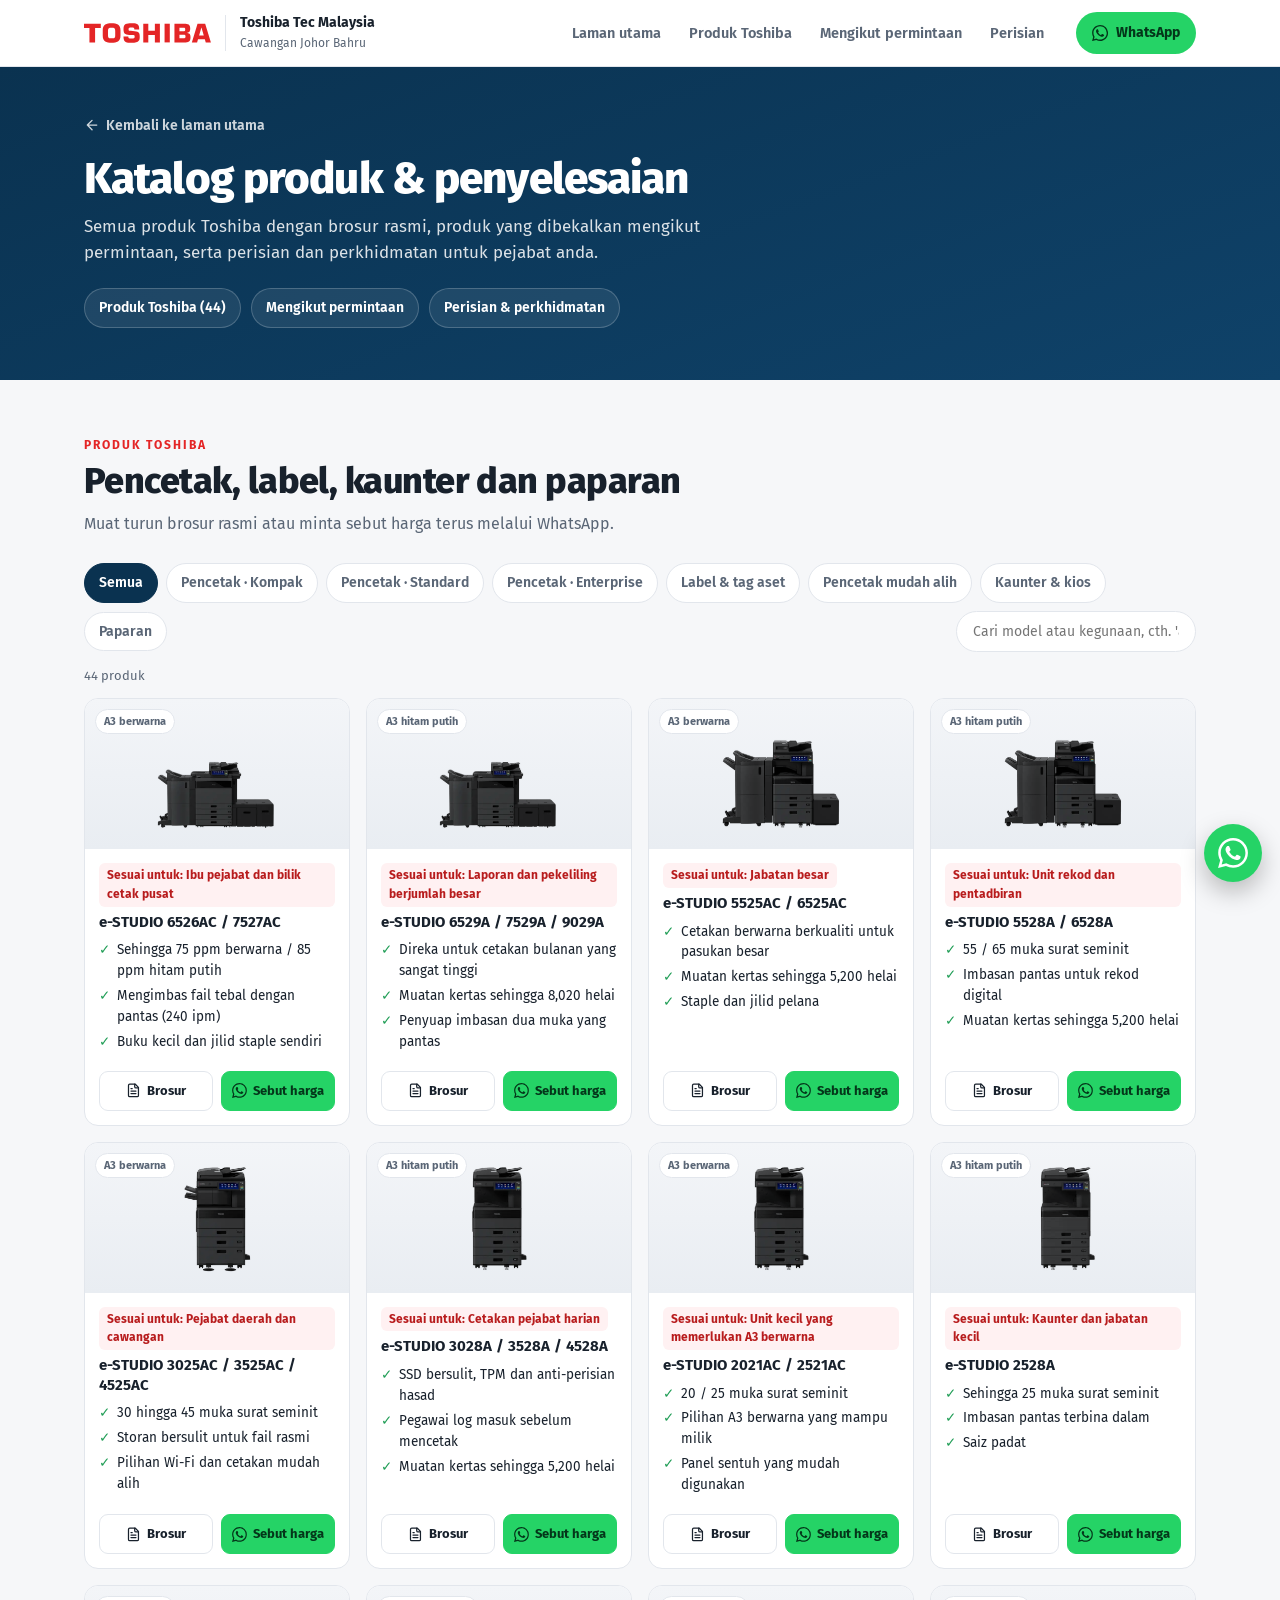
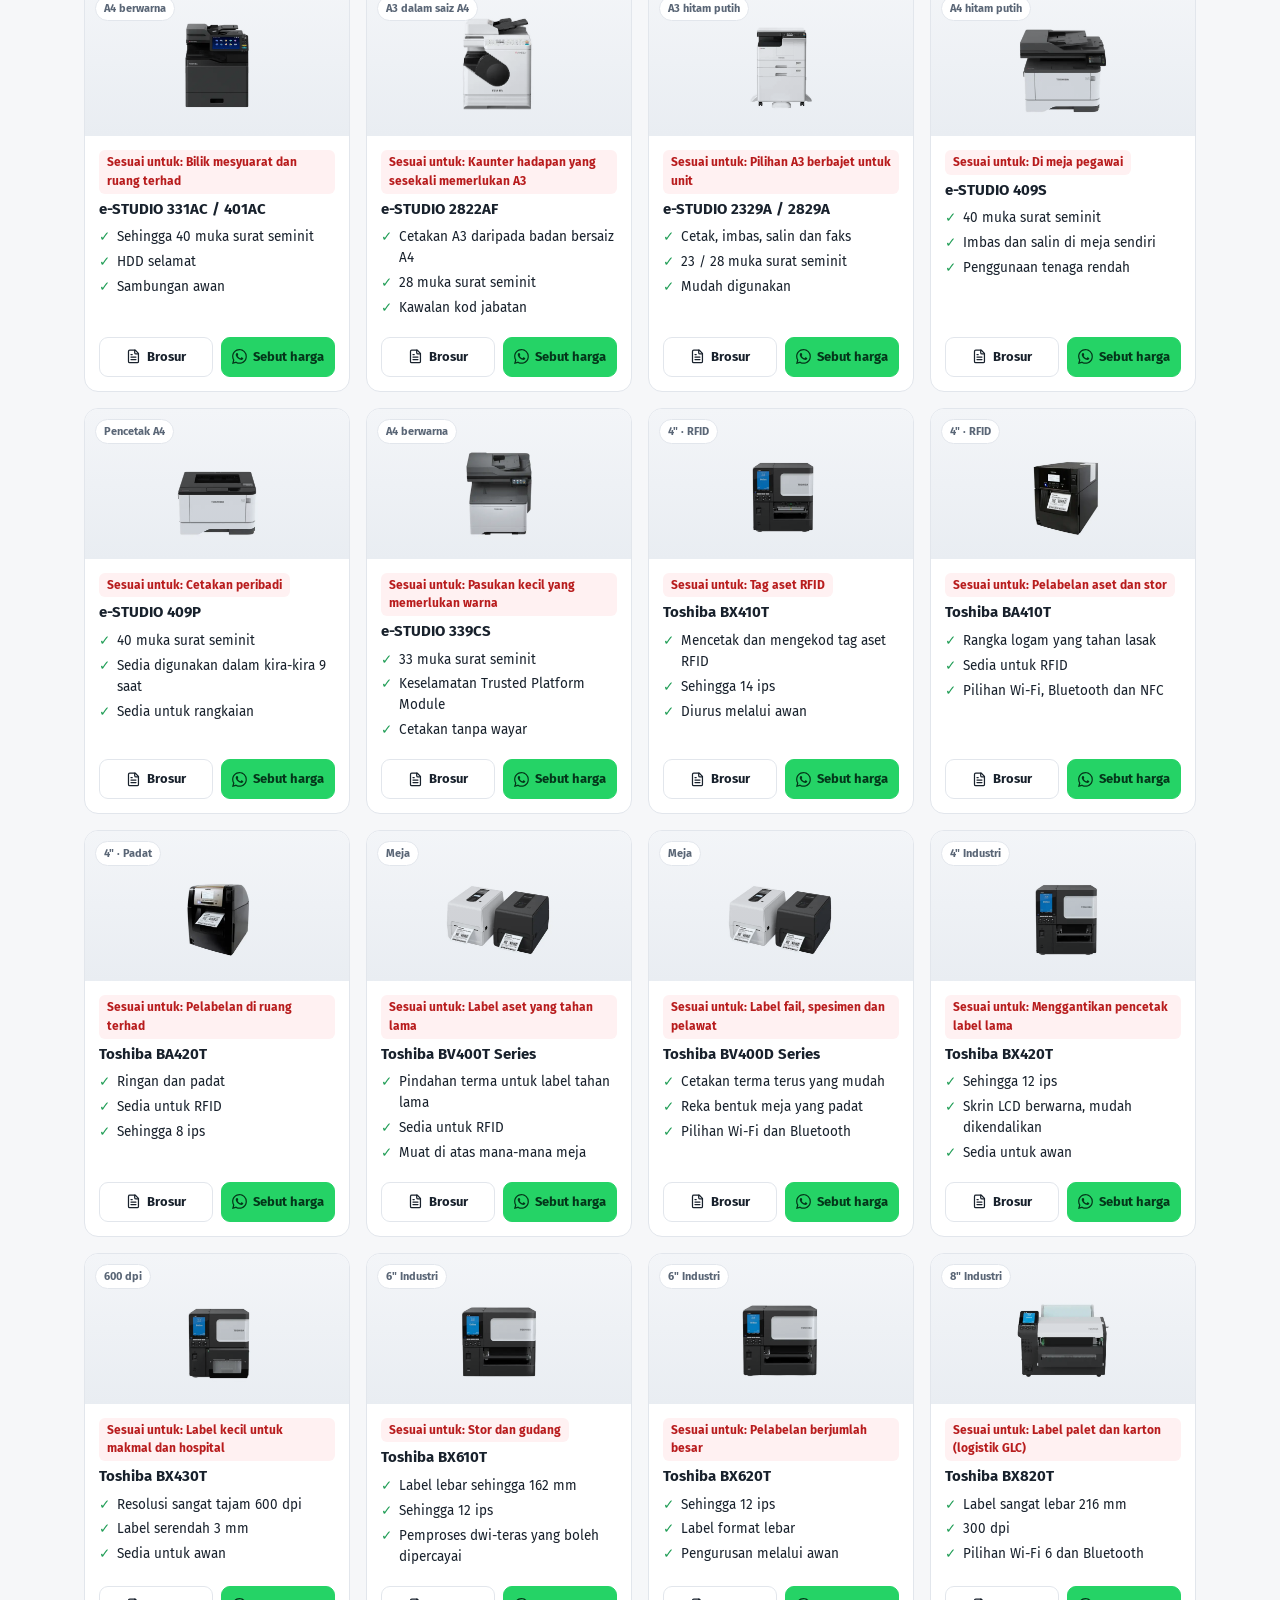
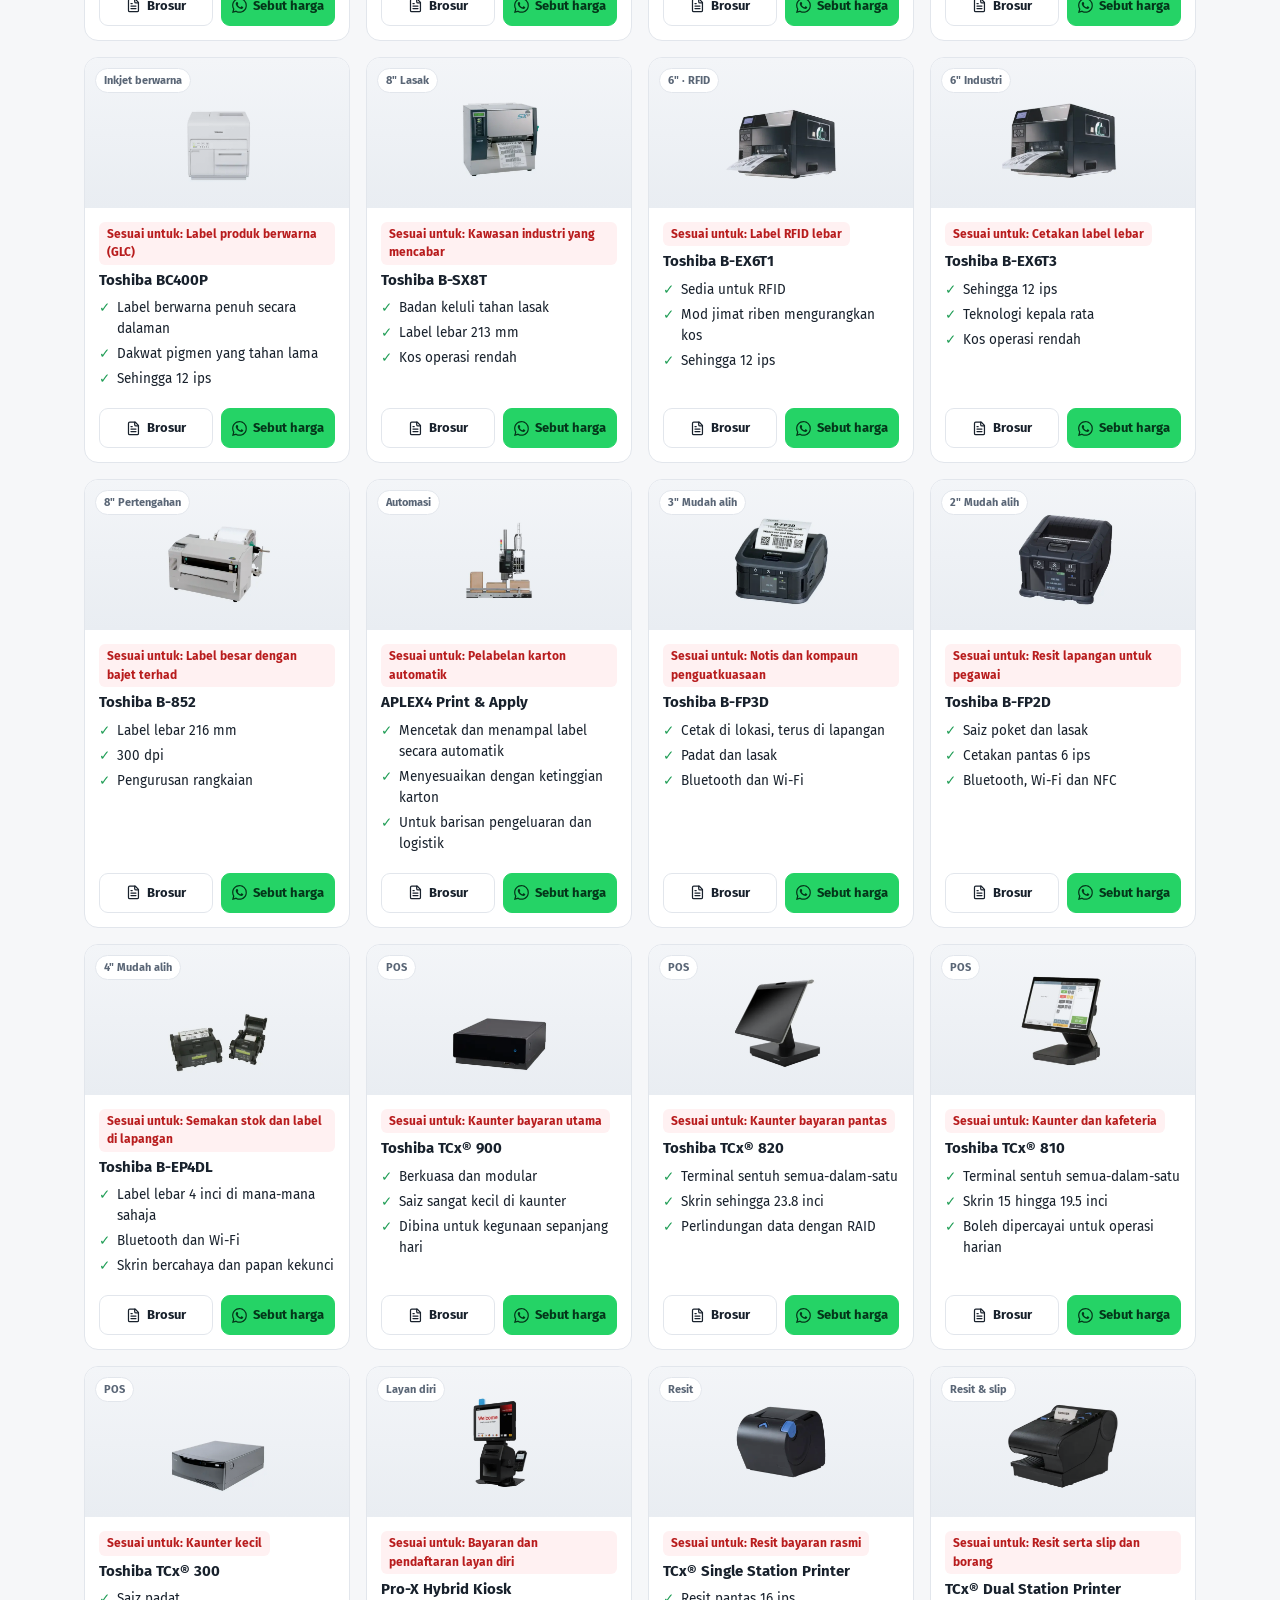
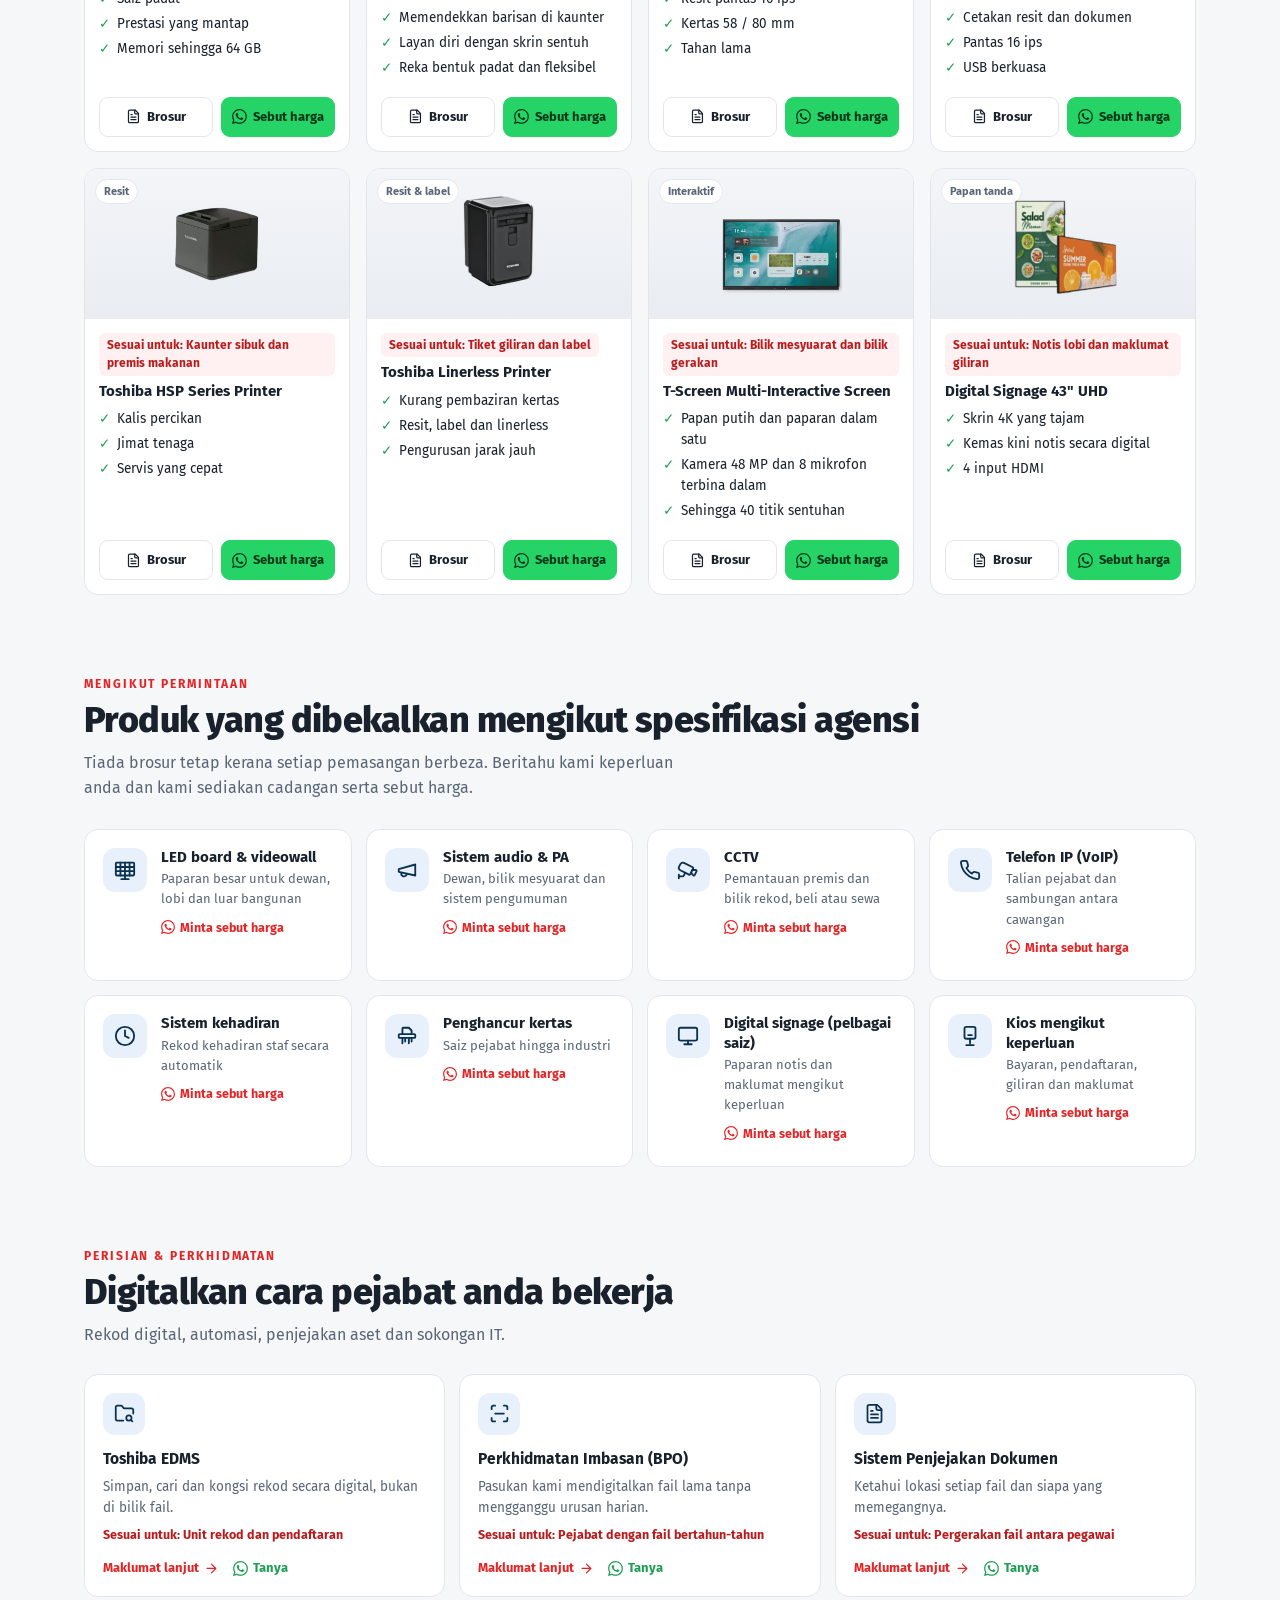
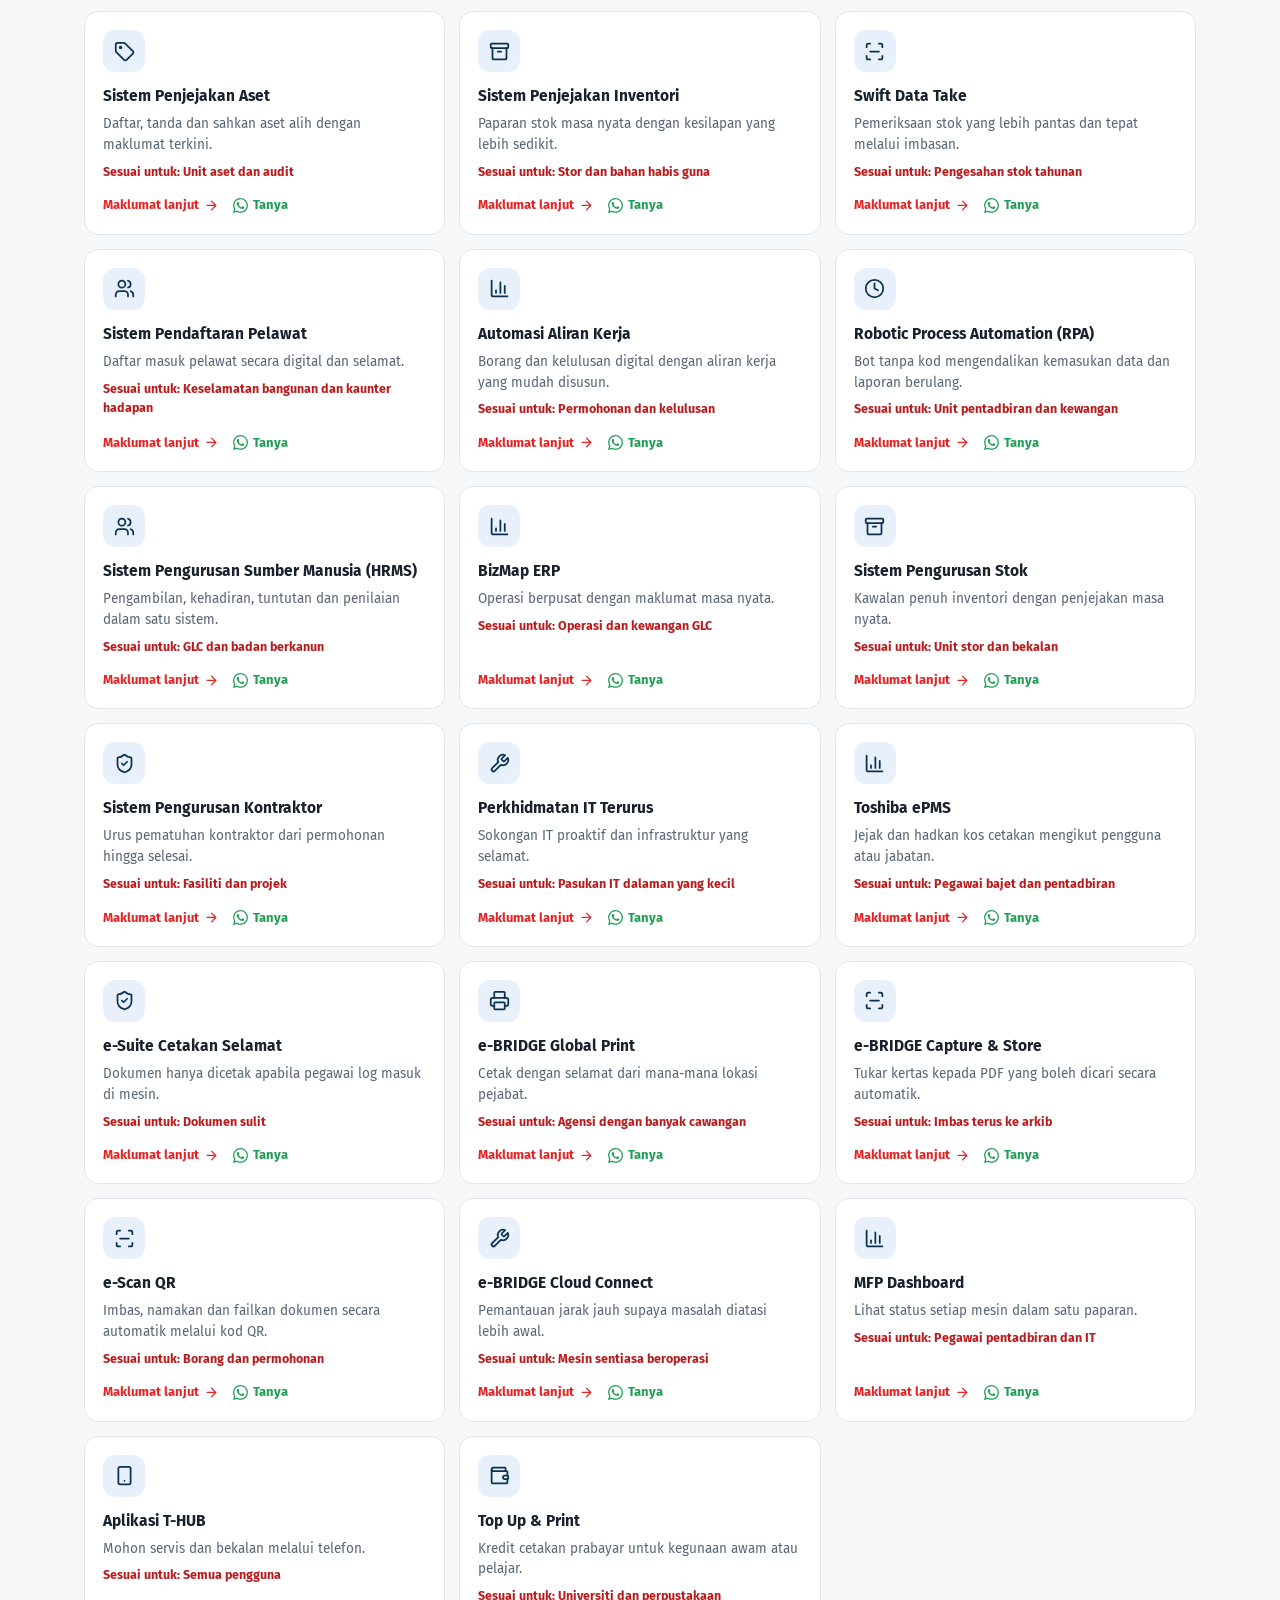
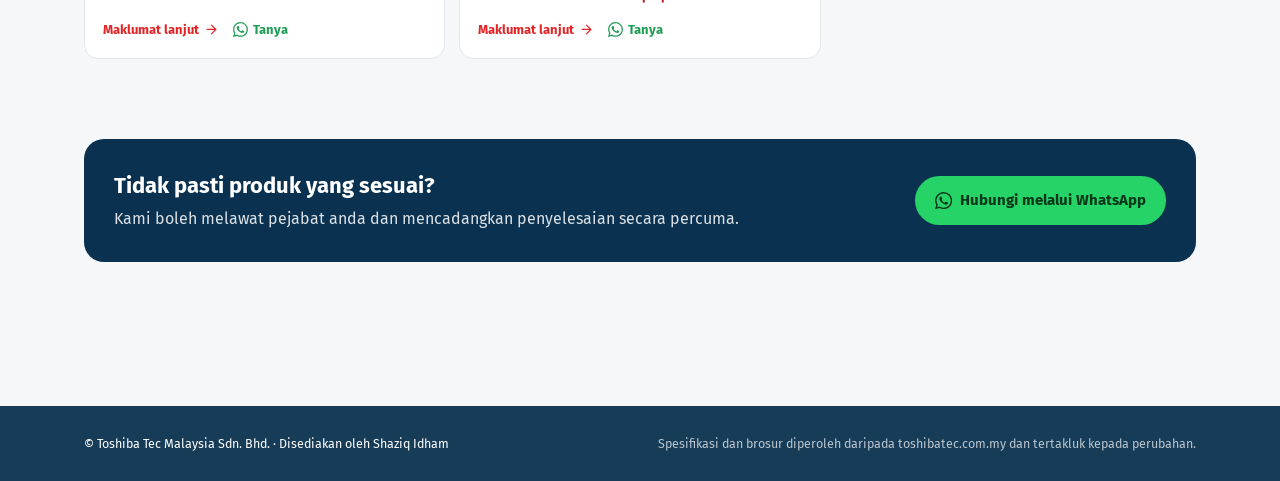
==== commit 511b03eb: "Fix catalogue filter buttons overlapping Co-Authored-By: Claude Opus 5.5 <noreply@anthropic.com> Cla" ====
--- a/katalog.html
+++ b/katalog.html
@@ -23,8 +23,8 @@
 .jump{display:flex;gap:10px;flex-wrap:wrap;margin-top:22px}
 .jump a{color:#fff;text-decoration:none;font-size:14px;font-weight:600;padding:8px 14px;border-radius:30px;background:rgba(255,255,255,.08);border:1px solid rgba(255,255,255,.2)}
 .filters{display:flex;gap:8px;flex-wrap:wrap;margin:26px 0 14px;align-items:center}
-.chip{border:1px solid var(--line);background:#fff;border-radius:30px;padding:8px 14px;font-size:14px;font-weight:600;color:var(--muted)}
-.chip.on{background:var(--navy);color:#fff;border-color:var(--navy)}
+.fchip{border:1px solid var(--line);background:#fff;border-radius:30px;padding:8px 14px;font-size:14px;font-weight:600;color:var(--muted)}
+.fchip.on{background:var(--navy);color:#fff;border-color:var(--navy)}
 .search{margin-left:auto;border:1px solid var(--line);border-radius:30px;padding:9px 16px;font:inherit;font-size:14px;min-width:240px;background:#fff}
 .count{font-size:13px;color:var(--muted);margin-bottom:12px}
 .kgrid{display:grid;grid-template-columns:repeat(4,1fr);gap:16px}
@@ -176,14 +176,14 @@
     </div></div>`;
 }
 let group="all", q="";
-$('#filters').innerHTML=GROUPS.map(([k,l])=>`<button class="chip ${k==='all'?'on':''}" data-g="${k}">${l}</button>`).join("")+`<input class="search" id="search" placeholder="Cari model atau kegunaan, cth. 'aset', 'A3'">`;
+$('#filters').innerHTML=GROUPS.map(([k,l])=>`<button class="fchip ${k==='all'?'on':''}" data-g="${k}">${l}</button>`).join("")+`<input class="search" id="search" placeholder="Cari model atau kegunaan, cth. 'aset', 'A3'">`;
 function render(){
   const items=PRODUCTS.filter(p=>(group==="all"||p.g===group)&&(!q||(p.n+" "+p.f+" "+p.b.join(" ")+" "+p.badge).toLowerCase().includes(q)));
   $('#grid').innerHTML=items.map(card).join("")||`<p class="sub">Tiada padanan. Cuba perkataan lain atau <a href="#" class="js-wa2">tanya kami melalui WhatsApp</a>.</p>`;
   const a=$('.js-wa2'); if(a){a.href=wa("Salam "+first+", saya mencari produk untuk: "+q);a.target="_blank";}
   $('#count').textContent=items.length+" produk";
 }
-document.querySelectorAll('.chip').forEach(c=>c.addEventListener('click',()=>{group=c.dataset.g;document.querySelectorAll('.chip').forEach(x=>x.classList.toggle('on',x===c));render();}));
+document.querySelectorAll('.fchip').forEach(c=>c.addEventListener('click',()=>{group=c.dataset.g;document.querySelectorAll('.fchip').forEach(x=>x.classList.toggle('on',x===c));render();}));
 $('#search').addEventListener('input',e=>{q=e.target.value.trim().toLowerCase();render();});
 render();
 
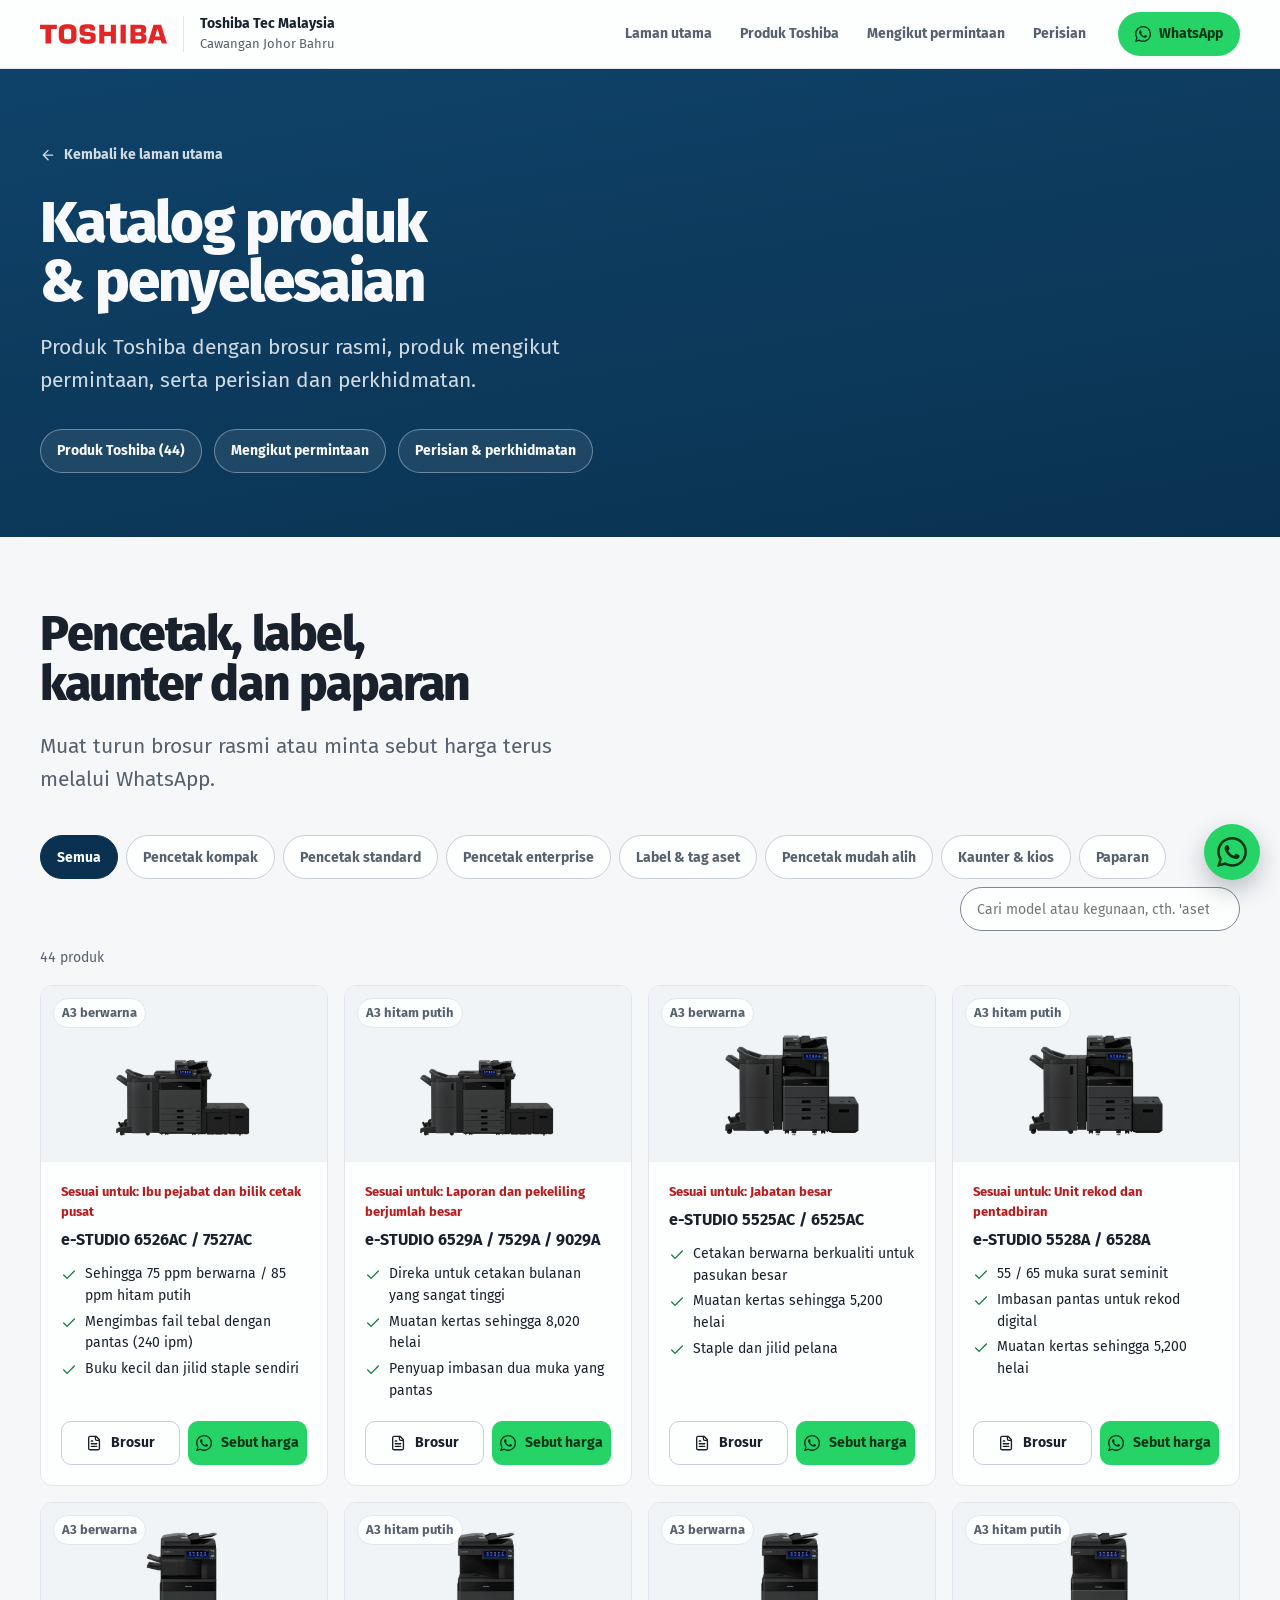
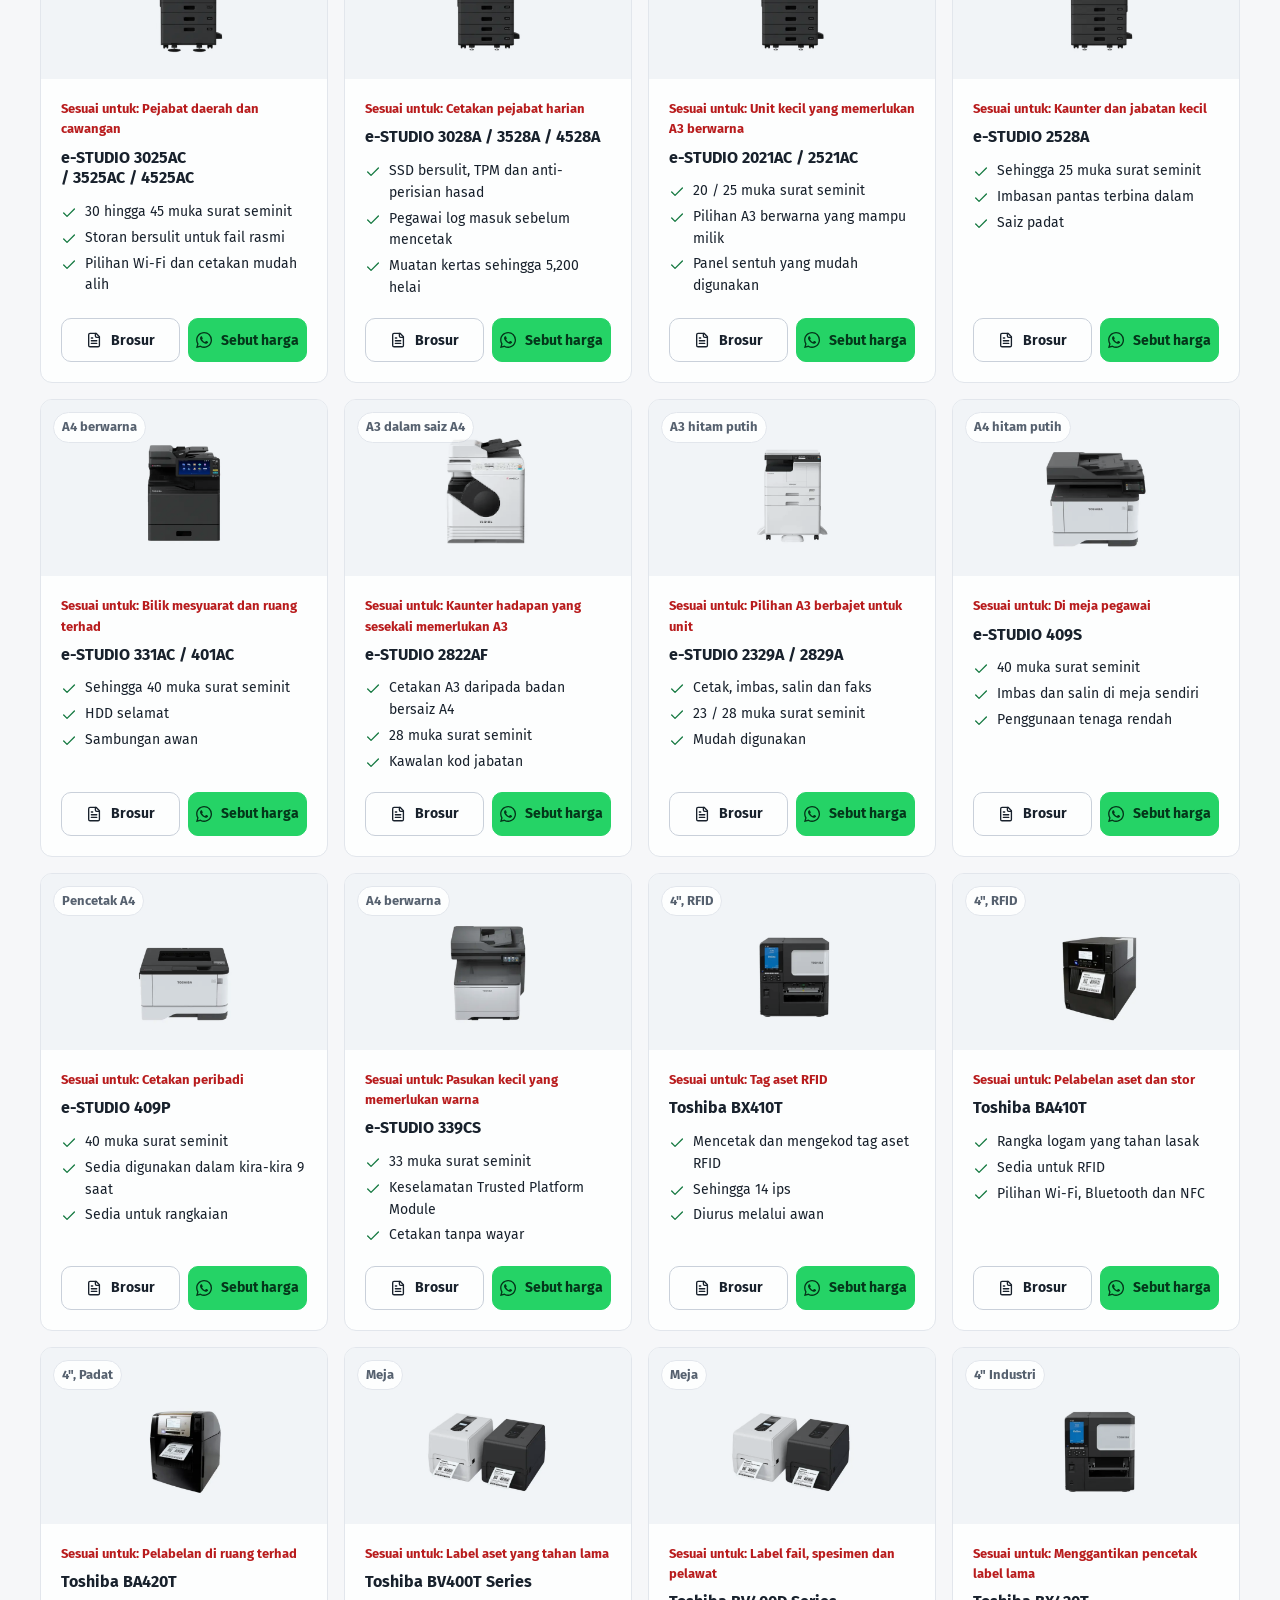
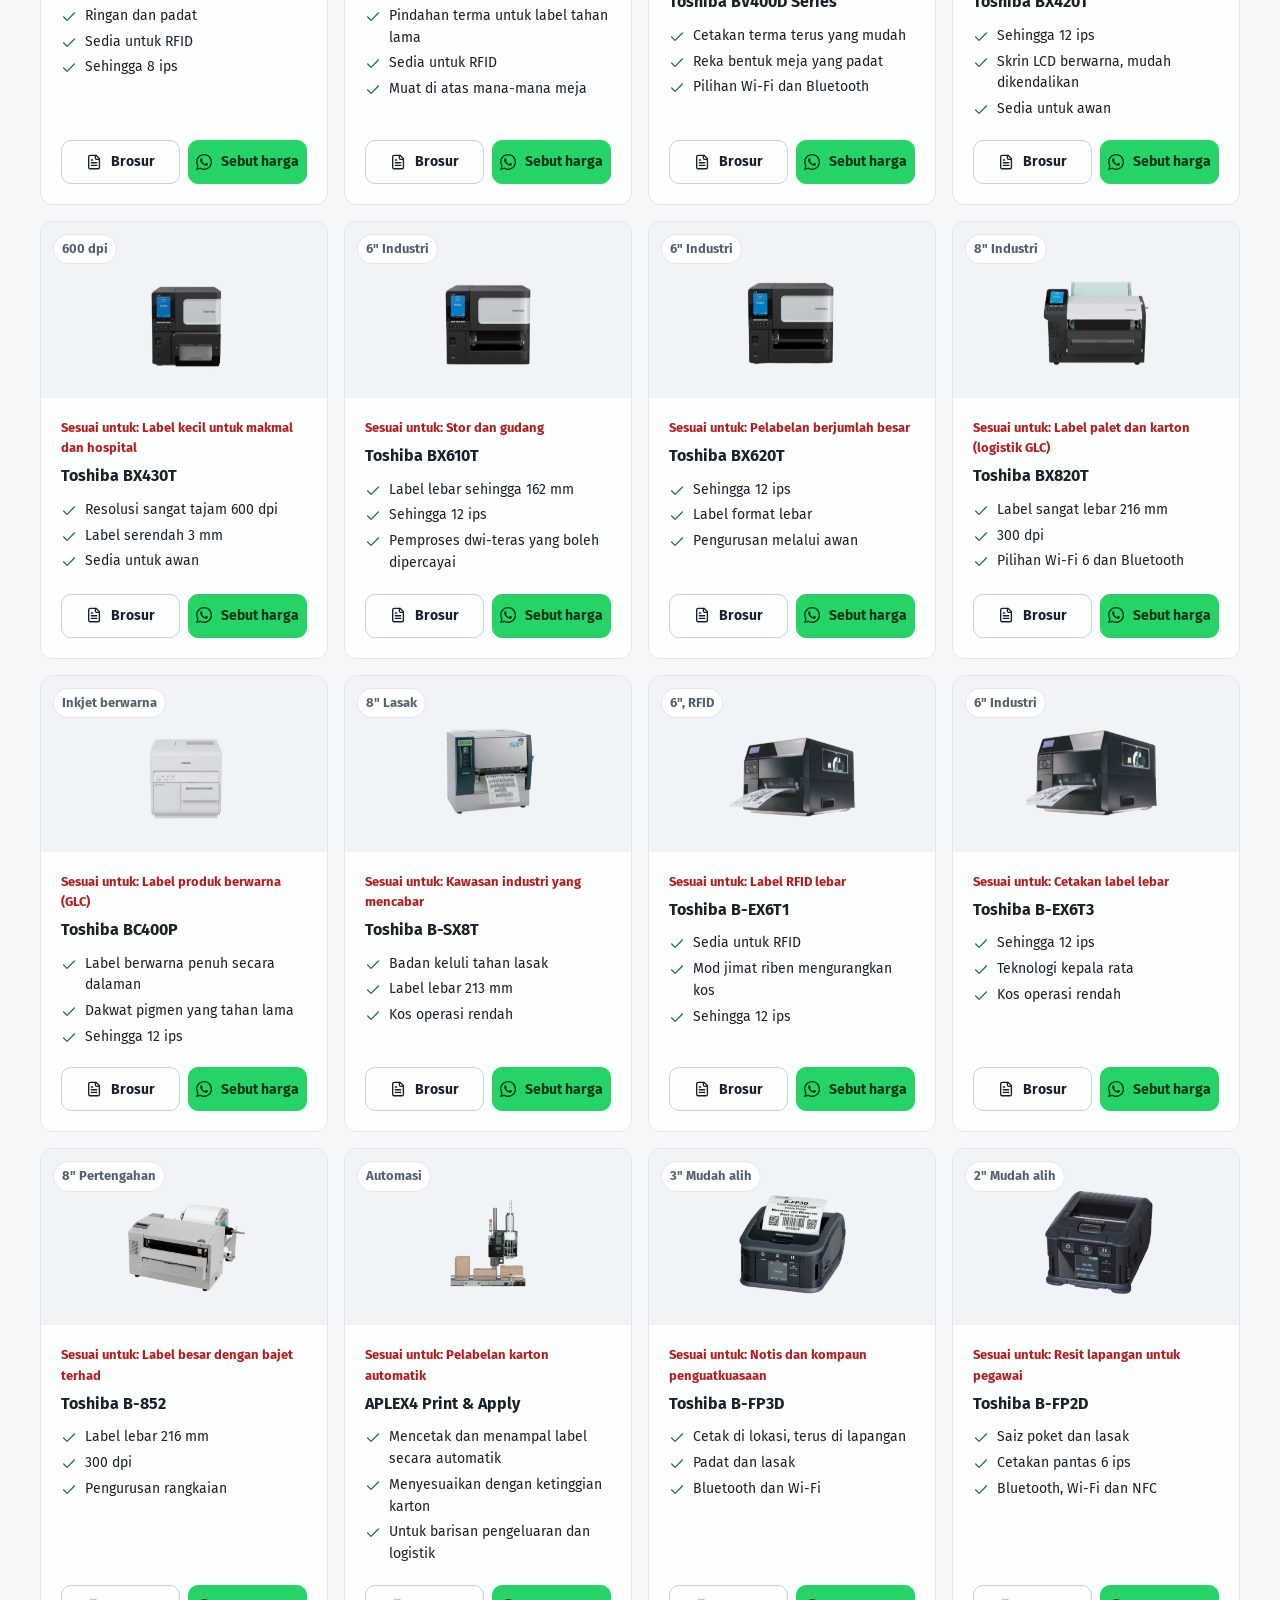
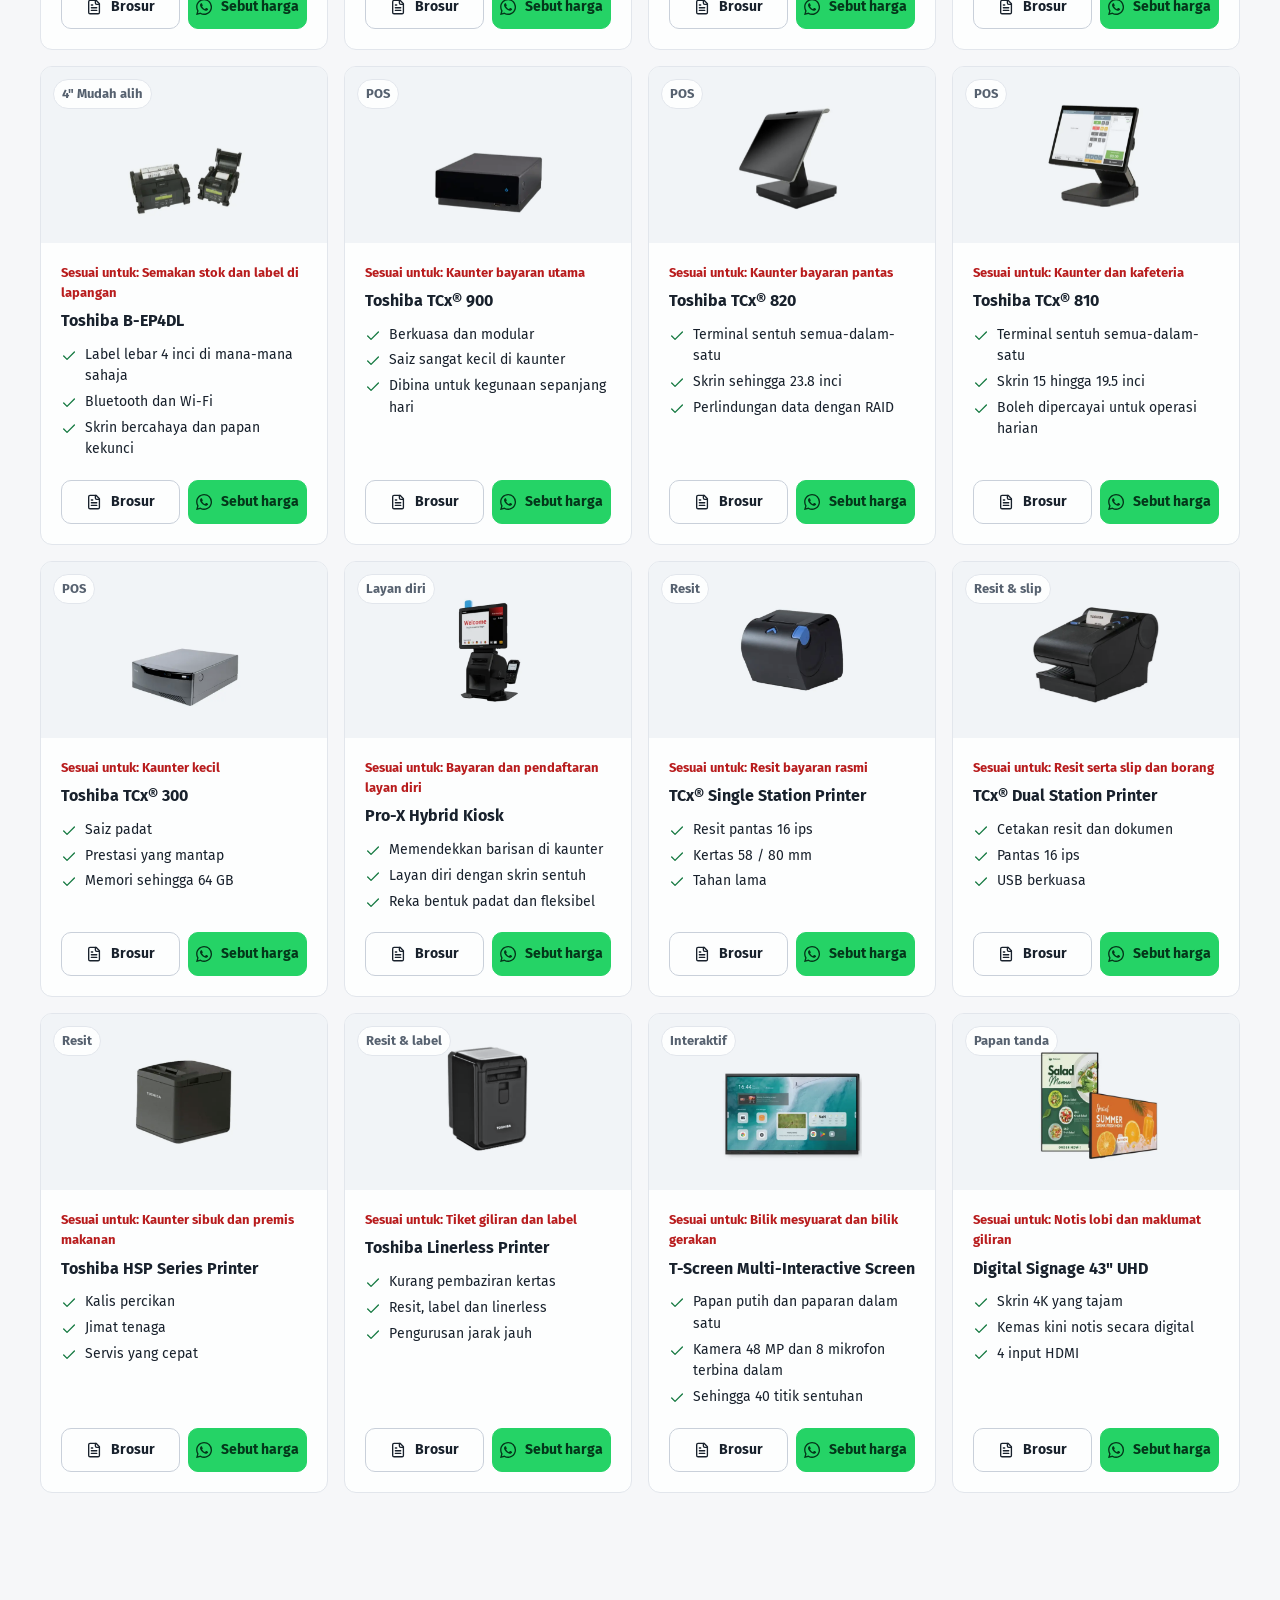
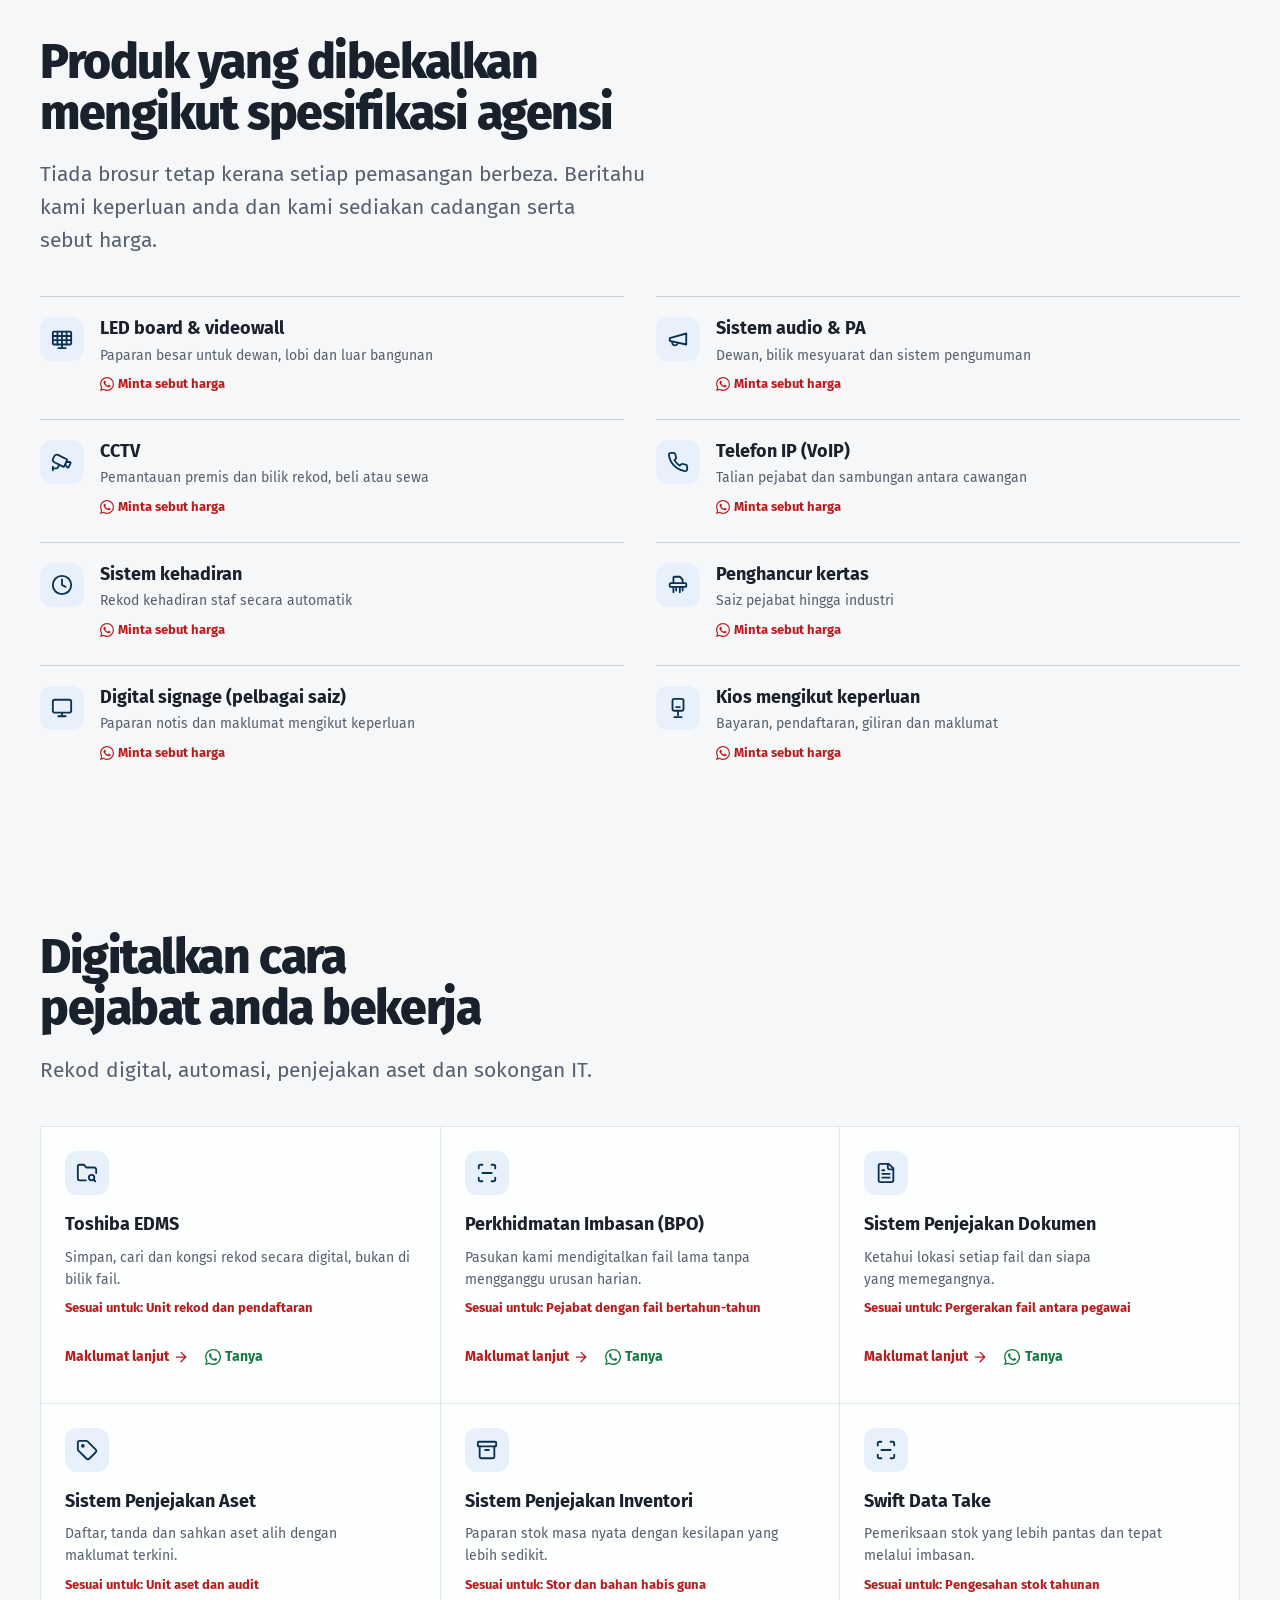
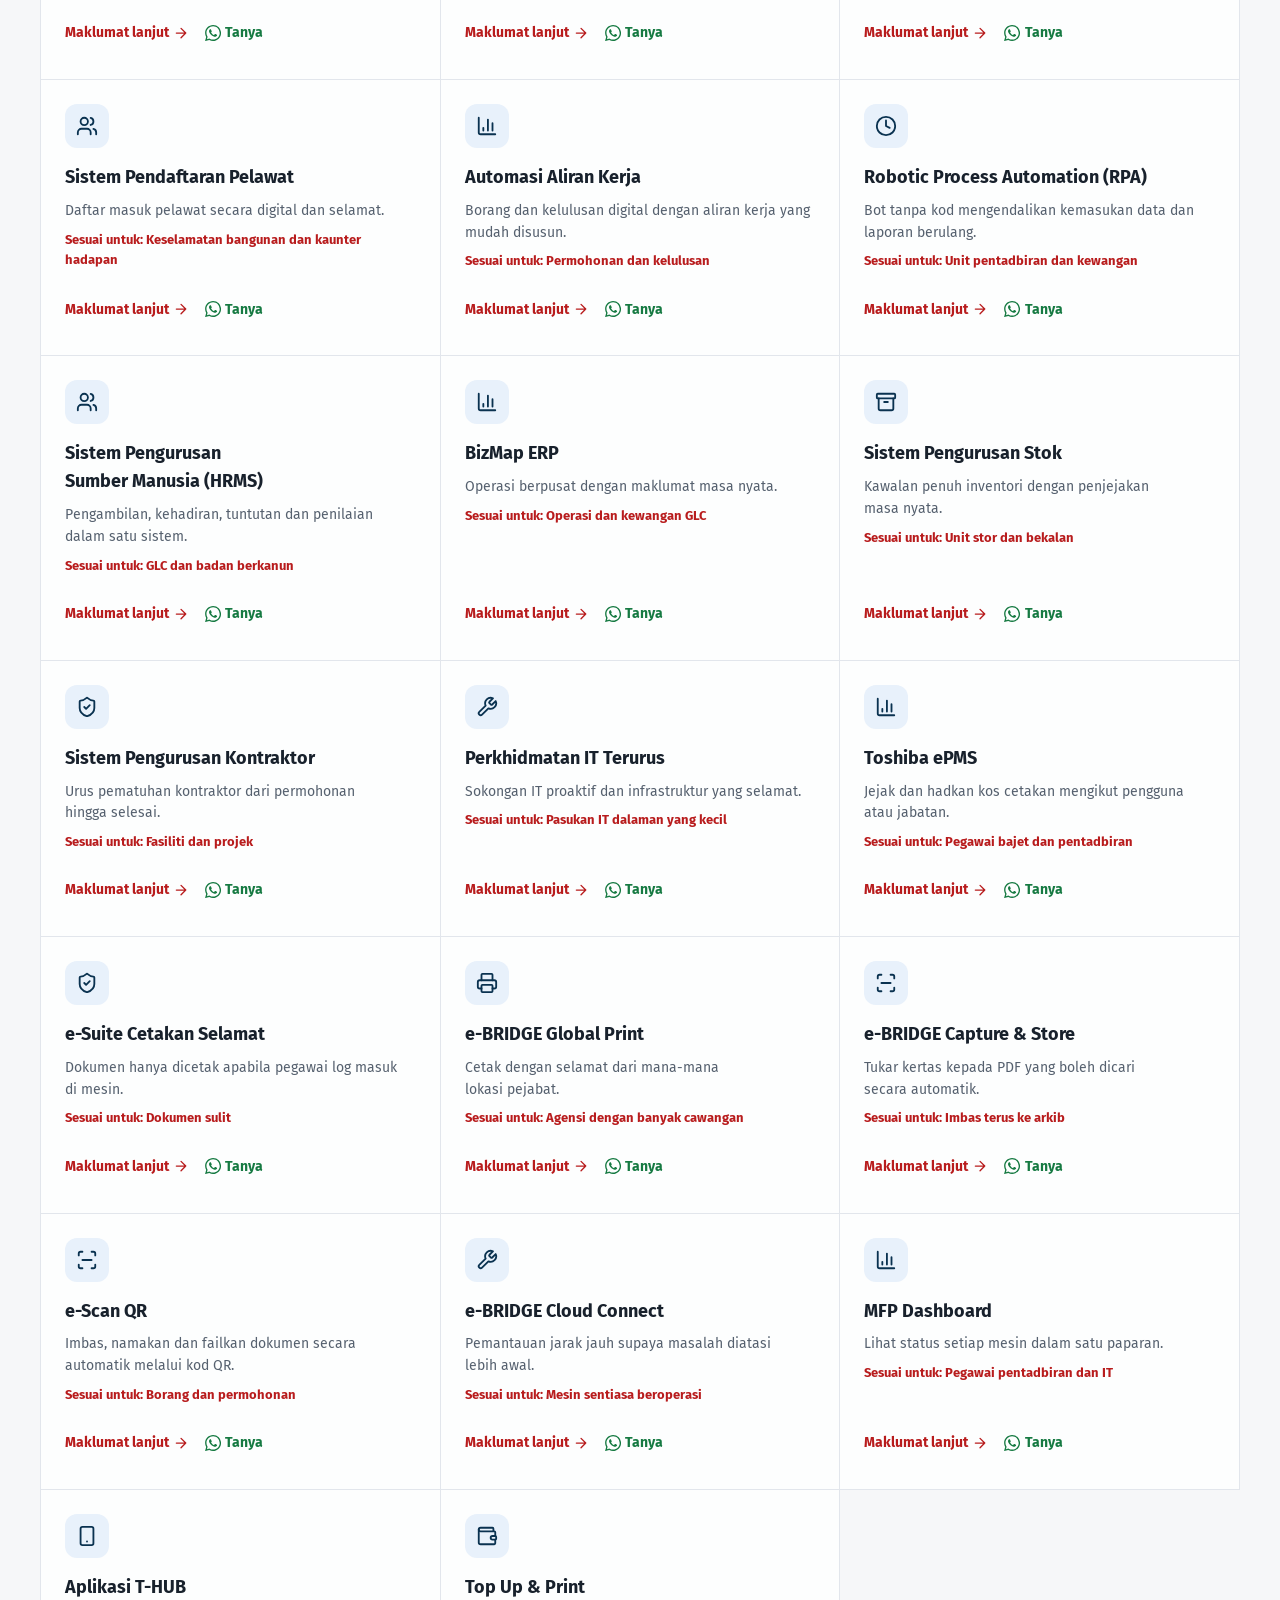
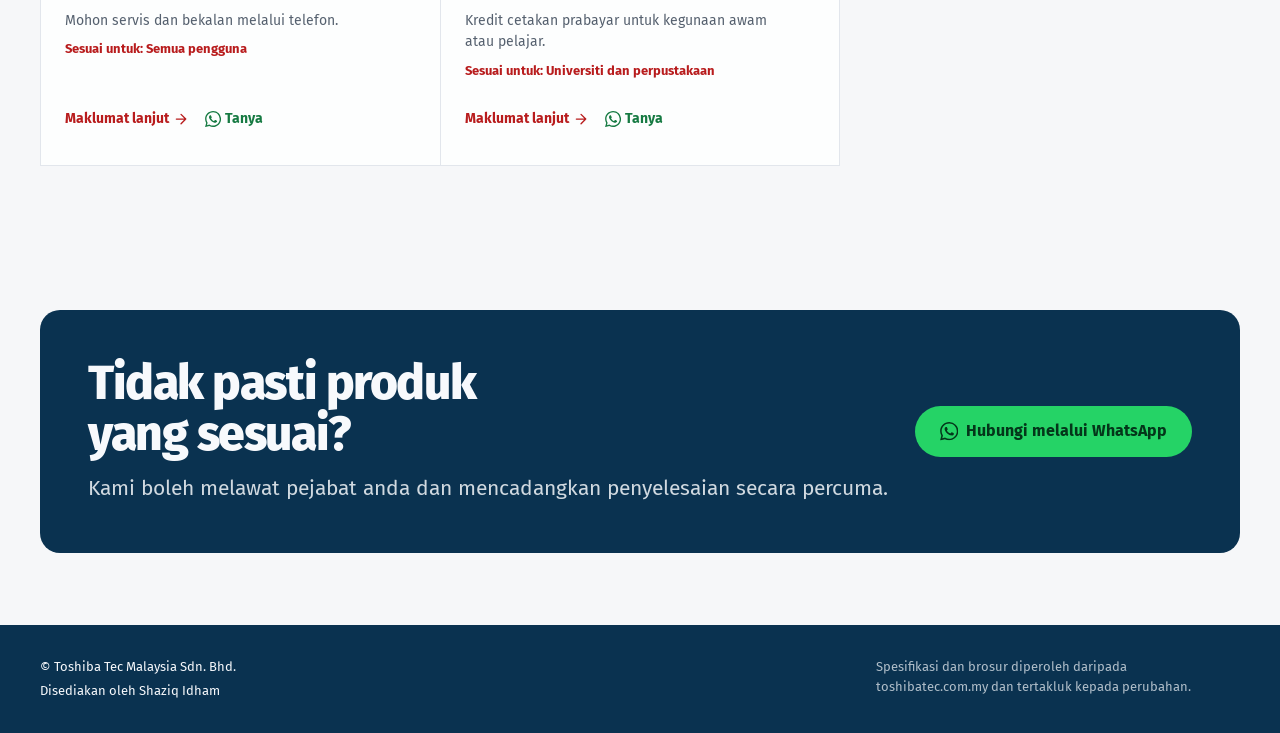
==== commit ca3e37d9: "Redesign both pages with Hallmark: numbered buying journey, self-hosted Fira Sans - Main page: centr" ====
--- a/katalog.html
+++ b/katalog.html
@@ -11,49 +11,7 @@
 <meta property="og:title" content="Katalog Produk &amp; Penyelesaian | Toshiba Tec Malaysia">
 <meta property="og:description" content="Pencetak, label dan tag aset, kaunter, paparan, perisian dan produk mengikut permintaan.">
 <meta property="og:image" content="https://shaziqqidham.github.io/TOSHIBA-JB/og-image.png">
-<link rel="preconnect" href="https://fonts.googleapis.com">
-<link href="https://fonts.googleapis.com/css2?family=Fira+Sans:wght@400;500;600;700;800&display=swap" rel="stylesheet">
 <link rel="stylesheet" href="styles.css">
-<style>
-.khero{background:linear-gradient(160deg,var(--navy),var(--navy-2));color:#fff;padding:48px 0 52px}
-.khero .back{display:inline-flex;align-items:center;gap:6px;color:#fff;opacity:.8;text-decoration:none;font-size:14px;font-weight:600}
-.khero .back .i{transform:rotate(180deg)}
-.khero h1{font-size:clamp(28px,4vw,44px);font-weight:800;letter-spacing:-.02em;line-height:1.1;margin-top:14px}
-.khero p{opacity:.85;margin-top:10px;max-width:640px;font-size:17px}
-.jump{display:flex;gap:10px;flex-wrap:wrap;margin-top:22px}
-.jump a{color:#fff;text-decoration:none;font-size:14px;font-weight:600;padding:8px 14px;border-radius:30px;background:rgba(255,255,255,.08);border:1px solid rgba(255,255,255,.2)}
-.filters{display:flex;gap:8px;flex-wrap:wrap;margin:26px 0 14px;align-items:center}
-.fchip{border:1px solid var(--line);background:#fff;border-radius:30px;padding:8px 14px;font-size:14px;font-weight:600;color:var(--muted)}
-.fchip.on{background:var(--navy);color:#fff;border-color:var(--navy)}
-.search{margin-left:auto;border:1px solid var(--line);border-radius:30px;padding:9px 16px;font:inherit;font-size:14px;min-width:240px;background:#fff}
-.count{font-size:13px;color:var(--muted);margin-bottom:12px}
-.kgrid{display:grid;grid-template-columns:repeat(4,1fr);gap:16px}
-.card .badge{position:absolute;top:10px;left:10px;font-size:11px;font-weight:700;background:#fff;border:1px solid var(--line);padding:3px 8px;border-radius:20px;color:var(--muted)}
-.card .img{position:relative}
-.card ul{list-style:none;font-size:13.5px;display:grid;gap:4px;margin-top:2px}
-.card ul li{padding-left:18px;position:relative}
-.card ul li::before{content:"✓";position:absolute;left:0;color:var(--green);font-weight:800}
-.card .acts{margin-top:auto;padding-top:12px;display:grid;grid-template-columns:1fr 1fr;gap:8px}
-.abtn{display:inline-flex;align-items:center;justify-content:center;gap:6px;font-size:13px;font-weight:700;text-decoration:none;padding:9px 8px;border-radius:9px;border:1px solid var(--line);color:var(--ink);background:#fff}
-.abtn:hover{border-color:var(--navy)}
-.abtn.wa{background:var(--wa);border-color:var(--wa);color:#04361a}
-.soft{display:grid;grid-template-columns:repeat(3,1fr);gap:14px;margin-top:26px}
-.sc{background:#fff;border:1px solid var(--line);border-radius:var(--r);padding:18px;display:flex;flex-direction:column;gap:6px}
-.sc .si{width:42px;height:42px;border-radius:12px;background:#E8F1FB;color:var(--navy);display:flex;align-items:center;justify-content:center}
-.sc .si .i{width:21px;height:21px}
-.sc h4{font-size:15.5px;margin-top:6px}
-.sc p{font-size:13.5px;color:var(--muted)}
-.sc .for{font-size:12.5px;font-weight:700;color:var(--red-dark)}
-.sc .lk{display:flex;gap:14px;margin-top:auto;padding-top:8px;font-size:13px;font-weight:700}
-.sc .lk a{text-decoration:none;display:inline-flex;align-items:center;gap:5px;color:var(--red)}
-.sc .lk a.w{color:var(--green)}
-.ctaband{background:var(--navy);color:#fff;border-radius:20px;padding:30px;display:flex;justify-content:space-between;align-items:center;gap:20px;flex-wrap:wrap}
-.ctaband h3{font-size:22px}
-.ctaband p{opacity:.85;margin-top:4px}
-@media (max-width:1100px){.kgrid{grid-template-columns:repeat(3,1fr)}}
-@media (max-width:980px){.kgrid{grid-template-columns:repeat(2,1fr)}.soft{grid-template-columns:1fr 1fr}.search{margin-left:0;width:100%}}
-@media (max-width:560px){.kgrid,.soft{grid-template-columns:1fr}.khero{padding:36px 0 40px}}
-</style>
 </head>
 <body>
 <svg width="0" height="0" style="position:absolute" aria-hidden="true">
@@ -65,6 +23,7 @@
   <symbol id="i-userplus" viewBox="0 0 24 24"><path d="M16 21v-2a4 4 0 0 0-4-4H6a4 4 0 0 0-4 4v2"/><circle cx="9" cy="7" r="4"/><path d="M19 8v6M22 11h-6"/></symbol>
   <symbol id="i-file" viewBox="0 0 24 24"><path d="M15 2H6a2 2 0 0 0-2 2v16a2 2 0 0 0 2 2h12a2 2 0 0 0 2-2V7Z"/><path d="M14 2v4a2 2 0 0 0 2 2h4"/><path d="M16 13H8M16 17H8M10 9H8"/></symbol>
   <symbol id="i-arrow" viewBox="0 0 24 24"><path d="M5 12h14M12 5l7 7-7 7"/></symbol>
+  <symbol id="i-check" viewBox="0 0 24 24"><path d="M20 6 9 17l-5-5"/></symbol>
   <symbol id="i-wallet" viewBox="0 0 24 24"><path d="M19 7V4a1 1 0 0 0-1-1H5a2 2 0 0 0 0 4h15a1 1 0 0 1 1 1v4h-3a2 2 0 0 0 0 4h3a1 1 0 0 0 1-1v-2a1 1 0 0 0-1-1"/><path d="M3 5v14a2 2 0 0 0 2 2h15a1 1 0 0 0 1-1v-4"/></symbol>
   <symbol id="i-archive" viewBox="0 0 24 24"><rect width="20" height="5" x="2" y="3" rx="1"/><path d="M4 8v11a2 2 0 0 0 2 2h12a2 2 0 0 0 2-2V8"/><path d="M10 12h4"/></symbol>
   <symbol id="i-tag" viewBox="0 0 24 24"><path d="M12.59 2.59A2 2 0 0 0 11.17 2H4a2 2 0 0 0-2 2v7.17a2 2 0 0 0 .59 1.42l8.7 8.7a2.43 2.43 0 0 0 3.42 0l6.58-6.58a2.43 2.43 0 0 0 0-3.42z"/><circle cx="7.5" cy="7.5" r="1"/></symbol>
@@ -89,18 +48,17 @@
 <div class="top" id="top"><div class="wrap">
   <a class="brand" href="./" aria-label="Toshiba Tec Malaysia, laman utama"><img src="images/toshiba-logo.svg" onerror="this.onerror=null;this.src='https://www.toshibatec.com.my/wp-content/uploads/2025/04/logo-toshiba.svg'" alt="Toshiba"><span class="bt"><b>Toshiba Tec Malaysia</b><small>Cawangan Johor Bahru</small></span></a>
   <nav class="nav" aria-label="Navigasi"><a href="./">Laman utama</a><a href="#toshiba">Produk Toshiba</a><a href="#permintaan">Mengikut permintaan</a><a href="#perisian">Perisian</a></nav>
-  <a class="pill pill-wa js-wa" data-track="katalog-header" href="#" target="_blank" rel="noopener"><svg class="i fill"><use href="#i-wa"/></svg><span>WhatsApp</span></a>
+  <a class="pill pill-wa js-wa" data-track="katalog-header" href="#" target="_blank" rel="noopener"><svg class="i fill" aria-hidden="true"><use href="#i-wa"/></svg><span>WhatsApp</span></a>
 </div></div>
 
 <header class="khero"><div class="wrap">
-  <a class="back" href="./"><svg class="i"><use href="#i-arrow"/></svg>Kembali ke laman utama</a>
+  <a class="back" href="./"><svg class="i" aria-hidden="true"><use href="#i-arrow"/></svg>Kembali ke laman utama</a>
   <h1>Katalog produk &amp; penyelesaian</h1>
-  <p>Semua produk Toshiba dengan brosur rasmi, produk yang dibekalkan mengikut permintaan, serta perisian dan perkhidmatan untuk pejabat anda.</p>
+  <p>Produk Toshiba dengan brosur rasmi, produk mengikut permintaan, serta perisian dan perkhidmatan.</p>
   <div class="jump"><a href="#toshiba">Produk Toshiba (44)</a><a href="#permintaan">Mengikut permintaan</a><a href="#perisian">Perisian &amp; perkhidmatan</a></div>
 </div></header>
 
-<section id="toshiba" style="padding-top:56px"><div class="wrap">
-  <div class="k">Produk Toshiba</div>
+<section id="toshiba"><div class="wrap">
   <h2 class="h">Pencetak, label, kaunter dan paparan</h2>
   <p class="sub">Muat turun brosur rasmi atau minta sebut harga terus melalui WhatsApp.</p>
   <div class="filters" id="filters"></div>
@@ -108,33 +66,31 @@
   <div class="kgrid" id="grid"></div>
 </div></section>
 
-<section id="permintaan" style="padding-top:0"><div class="wrap">
-  <div class="k">Mengikut permintaan</div>
+<section id="permintaan"><div class="wrap">
   <h2 class="h">Produk yang dibekalkan mengikut spesifikasi agensi</h2>
   <p class="sub">Tiada brosur tetap kerana setiap pemasangan berbeza. Beritahu kami keperluan anda dan kami sediakan cadangan serta sebut harga.</p>
   <div class="svcs" id="req"></div>
 </div></section>
 
-<section id="perisian" style="padding-top:0"><div class="wrap">
-  <div class="k">Perisian &amp; perkhidmatan</div>
+<section id="perisian"><div class="wrap">
   <h2 class="h">Digitalkan cara pejabat anda bekerja</h2>
   <p class="sub">Rekod digital, automasi, penjejakan aset dan sokongan IT.</p>
   <div class="soft" id="soft"></div>
 </div></section>
 
-<section style="padding-top:0"><div class="wrap">
+<section><div class="wrap">
   <div class="ctaband">
-    <div><h3>Tidak pasti produk yang sesuai?</h3><p>Kami boleh melawat pejabat anda dan mencadangkan penyelesaian secara percuma.</p></div>
-    <a class="pill pill-wa js-wa" data-track="katalog-cta" href="#" target="_blank" rel="noopener"><svg class="i fill"><use href="#i-wa"/></svg>Hubungi melalui WhatsApp</a>
+    <div><h2>Tidak pasti produk yang sesuai?</h2><p>Kami boleh melawat pejabat anda dan mencadangkan penyelesaian secara percuma.</p></div>
+    <a class="pill pill-wa js-wa" data-track="katalog-cta" href="#" target="_blank" rel="noopener"><svg class="i fill" aria-hidden="true"><use href="#i-wa"/></svg>Hubungi melalui WhatsApp</a>
   </div>
 </div></section>
 
 <footer><div class="wrap">
-  <div>© Toshiba Tec Malaysia Sdn. Bhd. · Disediakan oleh <span data-cfg="name" style="opacity:1"></span></div>
-  <span>Spesifikasi dan brosur diperoleh daripada toshibatec.com.my dan tertakluk kepada perubahan.</span>
+  <div class="fl"><span>© Toshiba Tec Malaysia Sdn. Bhd.</span><span>Disediakan oleh <span data-cfg="name"></span></span></div>
+  <span class="fr">Spesifikasi dan brosur diperoleh daripada toshibatec.com.my dan tertakluk kepada perubahan.</span>
 </div></footer>
 
-<a class="fab js-wa" data-track="katalog-terapung" href="#" target="_blank" rel="noopener" aria-label="WhatsApp"><svg class="i fill"><use href="#i-wa"/></svg></a>
+<a class="fab js-wa" data-track="katalog-terapung" href="#" target="_blank" rel="noopener" aria-label="WhatsApp"><svg class="i fill" aria-hidden="true"><use href="#i-wa"/></svg></a>
 
 <script>
 const CONFIG = {
@@ -149,11 +105,11 @@
 };
 const U="https://www.toshibatec.com.my/wp-content/uploads/", P="https://www.toshibatec.com.my/product/", S="https://www.toshibatec.com.my/solution/";
 const IMG = p => "images/products/"+p.split("/").pop().replace(/\.[^.]+$/,"").replace(/[^A-Za-z0-9-]+/g,"-").replace(/^-+|-+$/g,"").toLowerCase()+".webp";
-const ic = (name,cls) => `<svg class="i${cls?' '+cls:''}"><use href="#i-${name}"/></svg>`;
-const PRODUCTS = [{"id": "es7527ac", "n": "e-STUDIO 6526AC / 7527AC", "g": "mfp-enterprise", "badge": "A3 berwarna", "img": "2025/07/p8.webp", "s": "e-studio-6526ac-7527ac", "pdf": "2024/05/e-STUDIO6526AC_7527AC_TTMS.pdf", "f": "Ibu pejabat dan bilik cetak pusat", "b": ["Sehingga 75 ppm berwarna / 85 ppm hitam putih", "Mengimbas fail tebal dengan pantas (240 ipm)", "Buku kecil dan jilid staple sendiri"]}, {"id": "es9029a", "n": "e-STUDIO 6529A / 7529A / 9029A", "g": "mfp-enterprise", "badge": "A3 hitam putih", "img": "2025/07/p8.webp", "s": "e-studio-6529a-7529a-9029a", "pdf": "2024/05/e-STUDIO6529A_7529A_9029A_TTMS.pdf", "f": "Laporan dan pekeliling berjumlah besar", "b": ["Direka untuk cetakan bulanan yang sangat tinggi", "Muatan kertas sehingga 8,020 helai", "Penyuap imbasan dua muka yang pantas"]}, {"id": "es6525ac", "n": "e-STUDIO 5525AC / 6525AC", "g": "mfp-enterprise", "badge": "A3 berwarna", "img": "2025/07/p71.webp", "s": "e-studio-5525ac-6525ac", "pdf": "2024/05/e-STUDIO5525AC_6525AC-Series_TTMS.pdf", "f": "Jabatan besar", "b": ["Cetakan berwarna berkualiti untuk pasukan besar", "Muatan kertas sehingga 5,200 helai", "Staple dan jilid pelana"]}, {"id": "es6528a", "n": "e-STUDIO 5528A / 6528A", "g": "mfp-enterprise", "badge": "A3 hitam putih", "img": "2025/07/p71.webp", "s": "e-studio-5528a-6528a", "pdf": "2024/05/e-STUDIO5528A_6528A-Series_TTMS.pdf", "f": "Unit rekod dan pentadbiran", "b": ["55 / 65 muka surat seminit", "Imbasan pantas untuk rekod digital", "Muatan kertas sehingga 5,200 helai"]}, {"id": "es4525ac", "n": "e-STUDIO 3025AC / 3525AC / 4525AC", "g": "mfp-standard", "badge": "A3 berwarna", "img": "2025/07/p3.webp", "s": "e-studio-3025ac-3525ac-4525ac", "pdf": "2024/05/e-STUDIO3025AC_3525AC_4525AC-Series_TTMS.pdf", "f": "Pejabat daerah dan cawangan", "b": ["30 hingga 45 muka surat seminit", "Storan bersulit untuk fail rasmi", "Pilihan Wi-Fi dan cetakan mudah alih"]}, {"id": "es4528a", "n": "e-STUDIO 3028A / 3528A / 4528A", "g": "mfp-standard", "badge": "A3 hitam putih", "img": "2025/07/p1.webp", "s": "e-studio-3028a-3528a-4528a", "pdf": "2024/05/e-STUDIO3028A_3528A_4528A-Series_TTMS.pdf", "f": "Cetakan pejabat harian", "b": ["SSD bersulit, TPM dan anti-perisian hasad", "Pegawai log masuk sebelum mencetak", "Muatan kertas sehingga 5,200 helai"]}, {"id": "es2521ac", "n": "e-STUDIO 2021AC / 2521AC", "g": "mfp-compact", "badge": "A3 berwarna", "img": "2025/07/p1.webp", "s": "e-studio-2021ac-2521ac", "pdf": "2024/05/e-STUDIO2021_2521AC_TTMS.pdf", "f": "Unit kecil yang memerlukan A3 berwarna", "b": ["20 / 25 muka surat seminit", "Pilihan A3 berwarna yang mampu milik", "Panel sentuh yang mudah digunakan"]}, {"id": "es2528a", "n": "e-STUDIO 2528A", "g": "mfp-compact", "badge": "A3 hitam putih", "img": "2025/07/p2.webp", "s": "e-studio-2528a", "pdf": "2024/05/e-STUDIO2528A-Series_TTMS.pdf", "f": "Kaunter dan jabatan kecil", "b": ["Sehingga 25 muka surat seminit", "Imbasan pantas terbina dalam", "Saiz padat"]}, {"id": "es401ac", "n": "e-STUDIO 331AC / 401AC", "g": "mfp-compact", "badge": "A4 berwarna", "img": "2026/01/1_eS401AC_F_Website.webp", "s": "e-studio-331ac-401ac", "pdf": "2026/01/e-STUDIO331AC_401AC_TTMS.pdf", "f": "Bilik mesyuarat dan ruang terhad", "b": ["Sehingga 40 muka surat seminit", "HDD selamat", "Sambungan awan"]}, {"id": "es2822af", "n": "e-STUDIO 2822AF", "g": "mfp-compact", "badge": "A3 dalam saiz A4", "img": "2025/06/eSTUDIO2822AF4.jpg", "s": "e-studio-2822af", "pdf": "2024/05/e-STUDIO2822AF_TTMS.pdf", "f": "Kaunter hadapan yang sesekali memerlukan A3", "b": ["Cetakan A3 daripada badan bersaiz A4", "28 muka surat seminit", "Kawalan kod jabatan"]}, {"id": "es2829a", "n": "e-STUDIO 2329A / 2829A", "g": "mfp-compact", "badge": "A3 hitam putih", "img": "2025/08/2923a.webp", "s": "e-studio-2329a-2829a", "pdf": "2024/05/e-STUDIO2329A_2829A_TTMS.pdf", "f": "Pilihan A3 berbajet untuk unit", "b": ["Cetak, imbas, salin dan faks", "23 / 28 muka surat seminit", "Mudah digunakan"]}, {"id": "es409s", "n": "e-STUDIO 409S", "g": "mfp-compact", "badge": "A4 hitam putih", "img": "2025/07/p6.webp", "s": "e-studio-409s", "pdf": "2023/03/e-STUDIO409SP_Brochure_TTMS.pdf", "f": "Di meja pegawai", "b": ["40 muka surat seminit", "Imbas dan salin di meja sendiri", "Penggunaan tenaga rendah"]}, {"id": "es409p", "n": "e-STUDIO 409P", "g": "mfp-compact", "badge": "Pencetak A4", "img": "2025/08/e-STUDIO-409P.webp", "s": "e-studio-409p", "pdf": "2024/05/e-STUDIO409S_P_TTMS.pdf", "f": "Cetakan peribadi", "b": ["40 muka surat seminit", "Sedia digunakan dalam kira-kira 9 saat", "Sedia untuk rangkaian"]}, {"id": "es339cs", "n": "e-STUDIO 339CS", "g": "mfp-compact", "badge": "A4 berwarna", "img": "2025/07/p4c.webp", "s": "e-studio-339cs", "pdf": "2024/05/e-STUDIO339CS_TTMS.pdf", "f": "Pasukan kecil yang memerlukan warna", "b": ["33 muka surat seminit", "Keselamatan Trusted Platform Module", "Cetakan tanpa wayar"]}, {"id": "bx410t", "n": "Toshiba BX410T", "g": "labels", "badge": "4\" · RFID", "img": "2025/08/BX410T_F.webp", "s": "toshiba-bx410t", "pdf": "2025/08/Toshiba-BX410T_TTMS.pdf", "f": "Tag aset RFID", "b": ["Mencetak dan mengekod tag aset RFID", "Sehingga 14 ips", "Diurus melalui awan"]}, {"id": "ba410t", "n": "Toshiba BA410T", "g": "labels", "badge": "4\" · RFID", "img": "2025/08/Toshiba-BA410T2.webp", "s": "toshiba-ba410t", "pdf": "2020/01/Toshiba-BA400-Series_TTMS.pdf", "f": "Pelabelan aset dan stor", "b": ["Rangka logam yang tahan lasak", "Sedia untuk RFID", "Pilihan Wi-Fi, Bluetooth dan NFC"]}, {"id": "ba420t", "n": "Toshiba BA420T", "g": "labels", "badge": "4\" · Padat", "img": "2025/08/Toshiba-BA420T2.webp", "s": "toshiba-ba420t", "pdf": "2020/01/Toshiba-BA400-Series_TTMS-1.pdf", "f": "Pelabelan di ruang terhad", "b": ["Ringan dan padat", "Sedia untuk RFID", "Sehingga 8 ips"]}, {"id": "bv400t", "n": "Toshiba BV400T Series", "g": "labels", "badge": "Meja", "img": "2025/08/Toshiba-BV400D-Series.webp", "s": "toshiba-bv400t-series", "pdf": "2023/12/Toshiba-BV400T-Series_TTMS.pdf", "f": "Label aset yang tahan lama", "b": ["Pindahan terma untuk label tahan lama", "Sedia untuk RFID", "Muat di atas mana-mana meja"]}, {"id": "bv400d", "n": "Toshiba BV400D Series", "g": "labels", "badge": "Meja", "img": "2025/08/Toshiba-BV400D-Series.webp", "s": "toshiba-bv400d-series", "pdf": "2021/02/Toshiba-BV400D-Series_TTMS.pdf", "f": "Label fail, spesimen dan pelawat", "b": ["Cetakan terma terus yang mudah", "Reka bentuk meja yang padat", "Pilihan Wi-Fi dan Bluetooth"]}, {"id": "bx420t", "n": "Toshiba BX420T", "g": "labels", "badge": "4\" Industri", "img": "2025/11/BX420T-new.webp", "s": "toshiba-bx420t", "pdf": "2025/11/Toshiba-BX420T_TTMS.pdf", "f": "Menggantikan pencetak label lama", "b": ["Sehingga 12 ips", "Skrin LCD berwarna, mudah dikendalikan", "Sedia untuk awan"]}, {"id": "bx430t", "n": "Toshiba BX430T", "g": "labels", "badge": "600 dpi", "img": "2025/11/BX430T-new.webp", "s": "toshiba-bx430t", "pdf": "2025/11/Toshiba-BX430T_TTMS.pdf", "f": "Label kecil untuk makmal dan hospital", "b": ["Resolusi sangat tajam 600 dpi", "Label serendah 3 mm", "Sedia untuk awan"]}, {"id": "bx610t", "n": "Toshiba BX610T", "g": "labels", "badge": "6\" Industri", "img": "2025/12/bx610t-f.webp", "s": "toshiba-bx610t", "pdf": "2025/12/Toshiba-BX610T_TTMS.pdf", "f": "Stor dan gudang", "b": ["Label lebar sehingga 162 mm", "Sehingga 12 ips", "Pemproses dwi-teras yang boleh dipercayai"]}, {"id": "bx620t", "n": "Toshiba BX620T", "g": "labels", "badge": "6\" Industri", "img": "2025/12/BX620T_F.webp", "s": "toshiba-bx620t", "pdf": "2025/12/Toshiba-BX620T_TTMS.pdf", "f": "Pelabelan berjumlah besar", "b": ["Sehingga 12 ips", "Label format lebar", "Pengurusan melalui awan"]}, {"id": "bx820t", "n": "Toshiba BX820T", "g": "labels", "badge": "8\" Industri", "img": "2026/09/TTMS_BX820T_scaled-2.webp", "s": "toshiba-bx820t", "pdf": "2026/09/Toshiba-BX820T_TTMS.pdf", "f": "Label palet dan karton (logistik GLC)", "b": ["Label sangat lebar 216 mm", "300 dpi", "Pilihan Wi-Fi 6 dan Bluetooth"]}, {"id": "bc400p", "n": "Toshiba BC400P", "g": "labels", "badge": "Inkjet berwarna", "img": "2025/08/Toshiba-BC400P5.webp", "s": "toshiba-bc400p", "pdf": "2023/08/Toshiba-BC400P_TTMS.pdf", "f": "Label produk berwarna (GLC)", "b": ["Label berwarna penuh secara dalaman", "Dakwat pigmen yang tahan lama", "Sehingga 12 ips"]}, {"id": "bsx8t", "n": "Toshiba B-SX8T", "g": "labels", "badge": "8\" Lasak", "img": "2025/08/Toshiba-B-SX8T.webp", "s": "toshiba-b-sx8t", "pdf": "2020/01/Toshiba-B-SX8T_TTMS.pdf", "f": "Kawasan industri yang mencabar", "b": ["Badan keluli tahan lasak", "Label lebar 213 mm", "Kos operasi rendah"]}, {"id": "bex6t1", "n": "Toshiba B-EX6T1", "g": "labels", "badge": "6\" · RFID", "img": "2025/08/Toshiba-B-EX6T11a.webp", "s": "toshiba-b-ex6t1", "pdf": "2020/01/Toshiba-B-EX6T1_TTMS.pdf", "f": "Label RFID lebar", "b": ["Sedia untuk RFID", "Mod jimat riben mengurangkan kos", "Sehingga 12 ips"]}, {"id": "bex6t3", "n": "Toshiba B-EX6T3", "g": "labels", "badge": "6\" Industri", "img": "2025/08/Toshiba-B-EX6T1.webp", "s": "toshiba-b-ex6t3", "pdf": "2020/01/Toshiba-B-EX6T3_TTMS.pdf", "f": "Cetakan label lebar", "b": ["Sehingga 12 ips", "Teknologi kepala rata", "Kos operasi rendah"]}, {"id": "b852", "n": "Toshiba B-852", "g": "labels", "badge": "8\" Pertengahan", "img": "2025/08/Toshiba-B-852.webp", "s": "toshiba-b-852", "pdf": "2020/01/Toshiba-B-852_TTMS.pdf", "f": "Label besar dengan bajet terhad", "b": ["Label lebar 216 mm", "300 dpi", "Pengurusan rangkaian"]}, {"id": "aplex4", "n": "APLEX4 Print & Apply", "g": "labels", "badge": "Automasi", "img": "2025/08/APLEX4.webp", "s": "aplex4", "pdf": "2022/05/APLEX4-Brochure_TTMS-1.pdf", "f": "Pelabelan karton automatik", "b": ["Mencetak dan menampal label secara automatik", "Menyesuaikan dengan ketinggian karton", "Untuk barisan pengeluaran dan logistik"]}, {"id": "bfp3d", "n": "Toshiba B-FP3D", "g": "mobile", "badge": "3\" Mudah alih", "img": "2025/08/Toshiba-B-FP3D2.webp", "s": "toshiba-b-fp3d", "pdf": "2020/01/Toshiba-B-FP3D_TTMS.pdf", "f": "Notis dan kompaun penguatkuasaan", "b": ["Cetak di lokasi, terus di lapangan", "Padat dan lasak", "Bluetooth dan Wi-Fi"]}, {"id": "bfp2d", "n": "Toshiba B-FP2D", "g": "mobile", "badge": "2\" Mudah alih", "img": "2025/08/Toshiba-B-FP2D.webp", "s": "b-fp2d", "pdf": "2021/04/Toshiba-B-FP2D_TTMS.pdf", "f": "Resit lapangan untuk pegawai", "b": ["Saiz poket dan lasak", "Cetakan pantas 6 ips", "Bluetooth, Wi-Fi dan NFC"]}, {"id": "bep4dl", "n": "Toshiba B-EP4DL", "g": "mobile", "badge": "4\" Mudah alih", "img": "2025/08/Toshiba-B-EP4DL2.webp", "s": "toshiba-b-ep4dl", "pdf": "2020/01/Toshiba-B-EP2D_EP4D_TTMS.pdf", "f": "Semakan stok dan label di lapangan", "b": ["Label lebar 4 inci di mana-mana sahaja", "Bluetooth dan Wi-Fi", "Skrin bercahaya dan papan kekunci"]}, {"id": "tcx900", "n": "Toshiba TCx® 900", "g": "counter", "badge": "POS", "img": "2025/08/Toshiba-TCx®-9002.webp", "s": "toshiba-tcx-900", "pdf": "2025/06/Toshiba-TCx-900_TTMS.pdf", "f": "Kaunter bayaran utama", "b": ["Berkuasa dan modular", "Saiz sangat kecil di kaunter", "Dibina untuk kegunaan sepanjang hari"]}, {"id": "tcx820", "n": "Toshiba TCx® 820", "g": "counter", "badge": "POS", "img": "2025/08/TCx-820_image-2.webp", "s": "toshiba-tcx-820", "pdf": "2025/08/Toshiba-TCx-820_TTMS.pdf", "f": "Kaunter bayaran pantas", "b": ["Terminal sentuh semua-dalam-satu", "Skrin sehingga 23.8 inci", "Perlindungan data dengan RAID"]}, {"id": "tcx810", "n": "Toshiba TCx® 810", "g": "counter", "badge": "POS", "img": "2025/08/Toshiba-TCx®-810.webp", "s": "toshiba-tcx-810", "pdf": "2025/06/Toshiba-TCx-810_TTMS.pdf", "f": "Kaunter dan kafeteria", "b": ["Terminal sentuh semua-dalam-satu", "Skrin 15 hingga 19.5 inci", "Boleh dipercayai untuk operasi harian"]}, {"id": "tcx300", "n": "Toshiba TCx® 300", "g": "counter", "badge": "POS", "img": "2025/08/Toshiba-TCx300-Series.webp", "s": "toshiba-tcx300-series", "pdf": "2025/06/Toshiba-TCx-300_TTMS.pdf", "f": "Kaunter kecil", "b": ["Saiz padat", "Prestasi yang mantap", "Memori sehingga 64 GB"]}, {"id": "prox", "n": "Pro-X Hybrid Kiosk", "g": "counter", "badge": "Layan diri", "img": "2025/08/Pro-X-Hybrid-Kiosk.webp", "s": "pro-x-hybrid-kiosk", "pdf": "2024/11/Toshiba-Pro-X-Hybrid-Kiosk_TTMS.pdf", "f": "Bayaran dan pendaftaran layan diri", "b": ["Memendekkan barisan di kaunter", "Layan diri dengan skrin sentuh", "Reka bentuk padat dan fleksibel"]}, {"id": "tcxss", "n": "TCx® Single Station Printer", "g": "counter", "badge": "Resit", "img": "2025/08/Untitled-design-21.webp", "s": "tcx-single-station-printer", "pdf": "2025/08/Toshiba-TCx-Single-Station-Printer_TTMS.pdf", "f": "Resit bayaran rasmi", "b": ["Resit pantas 16 ips", "Kertas 58 / 80 mm", "Tahan lama"]}, {"id": "tcxds", "n": "TCx® Dual Station Printer", "g": "counter", "badge": "Resit & slip", "img": "2025/06/TCxDSP-main.png", "s": "tcx-dual-station-printer", "pdf": "2024/11/Toshiba-TCx-Dual-Station-Printer_TTMS.pdf", "f": "Resit serta slip dan borang", "b": ["Cetakan resit dan dokumen", "Pantas 16 ips", "USB berkuasa"]}, {"id": "hsp", "n": "Toshiba HSP Series Printer", "g": "counter", "badge": "Resit", "img": "2025/08/Untitled-design-22.webp", "s": "toshiba-hsp-series-printer", "pdf": "2025/08/Toshiba-HSP-Printer_TTMS.pdf", "f": "Kaunter sibuk dan premis makanan", "b": ["Kalis percikan", "Jimat tenaga", "Servis yang cepat"]}, {"id": "linerless", "n": "Toshiba Linerless Printer", "g": "counter", "badge": "Resit & label", "img": "2025/08/Untitled-design-26.webp", "s": "toshiba-linerless-printer", "pdf": "2025/08/Toshiba-Linerless-Printer_TTMS.pdf", "f": "Tiket giliran dan label", "b": ["Kurang pembaziran kertas", "Resit, label dan linerless", "Pengurusan jarak jauh"]}, {"id": "tscreen", "n": "T-Screen Multi-Interactive Screen", "g": "display", "badge": "Interaktif", "img": "2025/08/Toshiba-T-Screen-Multi-Interactive-Screen.webp", "s": "toshiba-t-screen-multi-interactive-screen", "pdf": "2026/06/TSCREEN2026_TTMS_LR.pdf", "f": "Bilik mesyuarat dan bilik gerakan", "b": ["Papan putih dan paparan dalam satu", "Kamera 48 MP dan 8 mikrofon terbina dalam", "Sehingga 40 titik sentuhan"]}, {"id": "signage", "n": "Digital Signage 43\" UHD", "g": "display", "badge": "Papan tanda", "img": "2026/09/Toshiba-Digital-Signage.webp", "s": "digital-signage", "pdf": "2018/05/Digital-Signage_UHM4324H_TTMS.pdf", "f": "Notis lobi dan maklumat giliran", "b": ["Skrin 4K yang tajam", "Kemas kini notis secara digital", "4 input HDMI"]}];
+const ic = (name,cls) => `<svg class="i${cls?' '+cls:''}" aria-hidden="true"><use href="#i-${name}"/></svg>`;
+const PRODUCTS = [{"id": "es7527ac", "n": "e-STUDIO 6526AC / 7527AC", "g": "mfp-enterprise", "badge": "A3 berwarna", "img": "2025/07/p8.webp", "s": "e-studio-6526ac-7527ac", "pdf": "2024/05/e-STUDIO6526AC_7527AC_TTMS.pdf", "f": "Ibu pejabat dan bilik cetak pusat", "b": ["Sehingga 75 ppm berwarna / 85 ppm hitam putih", "Mengimbas fail tebal dengan pantas (240 ipm)", "Buku kecil dan jilid staple sendiri"]}, {"id": "es9029a", "n": "e-STUDIO 6529A / 7529A / 9029A", "g": "mfp-enterprise", "badge": "A3 hitam putih", "img": "2025/07/p8.webp", "s": "e-studio-6529a-7529a-9029a", "pdf": "2024/05/e-STUDIO6529A_7529A_9029A_TTMS.pdf", "f": "Laporan dan pekeliling berjumlah besar", "b": ["Direka untuk cetakan bulanan yang sangat tinggi", "Muatan kertas sehingga 8,020 helai", "Penyuap imbasan dua muka yang pantas"]}, {"id": "es6525ac", "n": "e-STUDIO 5525AC / 6525AC", "g": "mfp-enterprise", "badge": "A3 berwarna", "img": "2025/07/p71.webp", "s": "e-studio-5525ac-6525ac", "pdf": "2024/05/e-STUDIO5525AC_6525AC-Series_TTMS.pdf", "f": "Jabatan besar", "b": ["Cetakan berwarna berkualiti untuk pasukan besar", "Muatan kertas sehingga 5,200 helai", "Staple dan jilid pelana"]}, {"id": "es6528a", "n": "e-STUDIO 5528A / 6528A", "g": "mfp-enterprise", "badge": "A3 hitam putih", "img": "2025/07/p71.webp", "s": "e-studio-5528a-6528a", "pdf": "2024/05/e-STUDIO5528A_6528A-Series_TTMS.pdf", "f": "Unit rekod dan pentadbiran", "b": ["55 / 65 muka surat seminit", "Imbasan pantas untuk rekod digital", "Muatan kertas sehingga 5,200 helai"]}, {"id": "es4525ac", "n": "e-STUDIO 3025AC / 3525AC / 4525AC", "g": "mfp-standard", "badge": "A3 berwarna", "img": "2025/07/p3.webp", "s": "e-studio-3025ac-3525ac-4525ac", "pdf": "2024/05/e-STUDIO3025AC_3525AC_4525AC-Series_TTMS.pdf", "f": "Pejabat daerah dan cawangan", "b": ["30 hingga 45 muka surat seminit", "Storan bersulit untuk fail rasmi", "Pilihan Wi-Fi dan cetakan mudah alih"]}, {"id": "es4528a", "n": "e-STUDIO 3028A / 3528A / 4528A", "g": "mfp-standard", "badge": "A3 hitam putih", "img": "2025/07/p1.webp", "s": "e-studio-3028a-3528a-4528a", "pdf": "2024/05/e-STUDIO3028A_3528A_4528A-Series_TTMS.pdf", "f": "Cetakan pejabat harian", "b": ["SSD bersulit, TPM dan anti-perisian hasad", "Pegawai log masuk sebelum mencetak", "Muatan kertas sehingga 5,200 helai"]}, {"id": "es2521ac", "n": "e-STUDIO 2021AC / 2521AC", "g": "mfp-compact", "badge": "A3 berwarna", "img": "2025/07/p1.webp", "s": "e-studio-2021ac-2521ac", "pdf": "2024/05/e-STUDIO2021_2521AC_TTMS.pdf", "f": "Unit kecil yang memerlukan A3 berwarna", "b": ["20 / 25 muka surat seminit", "Pilihan A3 berwarna yang mampu milik", "Panel sentuh yang mudah digunakan"]}, {"id": "es2528a", "n": "e-STUDIO 2528A", "g": "mfp-compact", "badge": "A3 hitam putih", "img": "2025/07/p2.webp", "s": "e-studio-2528a", "pdf": "2024/05/e-STUDIO2528A-Series_TTMS.pdf", "f": "Kaunter dan jabatan kecil", "b": ["Sehingga 25 muka surat seminit", "Imbasan pantas terbina dalam", "Saiz padat"]}, {"id": "es401ac", "n": "e-STUDIO 331AC / 401AC", "g": "mfp-compact", "badge": "A4 berwarna", "img": "2026/01/1_eS401AC_F_Website.webp", "s": "e-studio-331ac-401ac", "pdf": "2026/01/e-STUDIO331AC_401AC_TTMS.pdf", "f": "Bilik mesyuarat dan ruang terhad", "b": ["Sehingga 40 muka surat seminit", "HDD selamat", "Sambungan awan"]}, {"id": "es2822af", "n": "e-STUDIO 2822AF", "g": "mfp-compact", "badge": "A3 dalam saiz A4", "img": "2025/06/eSTUDIO2822AF4.jpg", "s": "e-studio-2822af", "pdf": "2024/05/e-STUDIO2822AF_TTMS.pdf", "f": "Kaunter hadapan yang sesekali memerlukan A3", "b": ["Cetakan A3 daripada badan bersaiz A4", "28 muka surat seminit", "Kawalan kod jabatan"]}, {"id": "es2829a", "n": "e-STUDIO 2329A / 2829A", "g": "mfp-compact", "badge": "A3 hitam putih", "img": "2025/08/2923a.webp", "s": "e-studio-2329a-2829a", "pdf": "2024/05/e-STUDIO2329A_2829A_TTMS.pdf", "f": "Pilihan A3 berbajet untuk unit", "b": ["Cetak, imbas, salin dan faks", "23 / 28 muka surat seminit", "Mudah digunakan"]}, {"id": "es409s", "n": "e-STUDIO 409S", "g": "mfp-compact", "badge": "A4 hitam putih", "img": "2025/07/p6.webp", "s": "e-studio-409s", "pdf": "2023/03/e-STUDIO409SP_Brochure_TTMS.pdf", "f": "Di meja pegawai", "b": ["40 muka surat seminit", "Imbas dan salin di meja sendiri", "Penggunaan tenaga rendah"]}, {"id": "es409p", "n": "e-STUDIO 409P", "g": "mfp-compact", "badge": "Pencetak A4", "img": "2025/08/e-STUDIO-409P.webp", "s": "e-studio-409p", "pdf": "2024/05/e-STUDIO409S_P_TTMS.pdf", "f": "Cetakan peribadi", "b": ["40 muka surat seminit", "Sedia digunakan dalam kira-kira 9 saat", "Sedia untuk rangkaian"]}, {"id": "es339cs", "n": "e-STUDIO 339CS", "g": "mfp-compact", "badge": "A4 berwarna", "img": "2025/07/p4c.webp", "s": "e-studio-339cs", "pdf": "2024/05/e-STUDIO339CS_TTMS.pdf", "f": "Pasukan kecil yang memerlukan warna", "b": ["33 muka surat seminit", "Keselamatan Trusted Platform Module", "Cetakan tanpa wayar"]}, {"id": "bx410t", "n": "Toshiba BX410T", "g": "labels", "badge": "4\", RFID", "img": "2025/08/BX410T_F.webp", "s": "toshiba-bx410t", "pdf": "2025/08/Toshiba-BX410T_TTMS.pdf", "f": "Tag aset RFID", "b": ["Mencetak dan mengekod tag aset RFID", "Sehingga 14 ips", "Diurus melalui awan"]}, {"id": "ba410t", "n": "Toshiba BA410T", "g": "labels", "badge": "4\", RFID", "img": "2025/08/Toshiba-BA410T2.webp", "s": "toshiba-ba410t", "pdf": "2020/01/Toshiba-BA400-Series_TTMS.pdf", "f": "Pelabelan aset dan stor", "b": ["Rangka logam yang tahan lasak", "Sedia untuk RFID", "Pilihan Wi-Fi, Bluetooth dan NFC"]}, {"id": "ba420t", "n": "Toshiba BA420T", "g": "labels", "badge": "4\", Padat", "img": "2025/08/Toshiba-BA420T2.webp", "s": "toshiba-ba420t", "pdf": "2020/01/Toshiba-BA400-Series_TTMS-1.pdf", "f": "Pelabelan di ruang terhad", "b": ["Ringan dan padat", "Sedia untuk RFID", "Sehingga 8 ips"]}, {"id": "bv400t", "n": "Toshiba BV400T Series", "g": "labels", "badge": "Meja", "img": "2025/08/Toshiba-BV400D-Series.webp", "s": "toshiba-bv400t-series", "pdf": "2023/12/Toshiba-BV400T-Series_TTMS.pdf", "f": "Label aset yang tahan lama", "b": ["Pindahan terma untuk label tahan lama", "Sedia untuk RFID", "Muat di atas mana-mana meja"]}, {"id": "bv400d", "n": "Toshiba BV400D Series", "g": "labels", "badge": "Meja", "img": "2025/08/Toshiba-BV400D-Series.webp", "s": "toshiba-bv400d-series", "pdf": "2021/02/Toshiba-BV400D-Series_TTMS.pdf", "f": "Label fail, spesimen dan pelawat", "b": ["Cetakan terma terus yang mudah", "Reka bentuk meja yang padat", "Pilihan Wi-Fi dan Bluetooth"]}, {"id": "bx420t", "n": "Toshiba BX420T", "g": "labels", "badge": "4\" Industri", "img": "2025/11/BX420T-new.webp", "s": "toshiba-bx420t", "pdf": "2025/11/Toshiba-BX420T_TTMS.pdf", "f": "Menggantikan pencetak label lama", "b": ["Sehingga 12 ips", "Skrin LCD berwarna, mudah dikendalikan", "Sedia untuk awan"]}, {"id": "bx430t", "n": "Toshiba BX430T", "g": "labels", "badge": "600 dpi", "img": "2025/11/BX430T-new.webp", "s": "toshiba-bx430t", "pdf": "2025/11/Toshiba-BX430T_TTMS.pdf", "f": "Label kecil untuk makmal dan hospital", "b": ["Resolusi sangat tajam 600 dpi", "Label serendah 3 mm", "Sedia untuk awan"]}, {"id": "bx610t", "n": "Toshiba BX610T", "g": "labels", "badge": "6\" Industri", "img": "2025/12/bx610t-f.webp", "s": "toshiba-bx610t", "pdf": "2025/12/Toshiba-BX610T_TTMS.pdf", "f": "Stor dan gudang", "b": ["Label lebar sehingga 162 mm", "Sehingga 12 ips", "Pemproses dwi-teras yang boleh dipercayai"]}, {"id": "bx620t", "n": "Toshiba BX620T", "g": "labels", "badge": "6\" Industri", "img": "2025/12/BX620T_F.webp", "s": "toshiba-bx620t", "pdf": "2025/12/Toshiba-BX620T_TTMS.pdf", "f": "Pelabelan berjumlah besar", "b": ["Sehingga 12 ips", "Label format lebar", "Pengurusan melalui awan"]}, {"id": "bx820t", "n": "Toshiba BX820T", "g": "labels", "badge": "8\" Industri", "img": "2026/09/TTMS_BX820T_scaled-2.webp", "s": "toshiba-bx820t", "pdf": "2026/09/Toshiba-BX820T_TTMS.pdf", "f": "Label palet dan karton (logistik GLC)", "b": ["Label sangat lebar 216 mm", "300 dpi", "Pilihan Wi-Fi 6 dan Bluetooth"]}, {"id": "bc400p", "n": "Toshiba BC400P", "g": "labels", "badge": "Inkjet berwarna", "img": "2025/08/Toshiba-BC400P5.webp", "s": "toshiba-bc400p", "pdf": "2023/08/Toshiba-BC400P_TTMS.pdf", "f": "Label produk berwarna (GLC)", "b": ["Label berwarna penuh secara dalaman", "Dakwat pigmen yang tahan lama", "Sehingga 12 ips"]}, {"id": "bsx8t", "n": "Toshiba B-SX8T", "g": "labels", "badge": "8\" Lasak", "img": "2025/08/Toshiba-B-SX8T.webp", "s": "toshiba-b-sx8t", "pdf": "2020/01/Toshiba-B-SX8T_TTMS.pdf", "f": "Kawasan industri yang mencabar", "b": ["Badan keluli tahan lasak", "Label lebar 213 mm", "Kos operasi rendah"]}, {"id": "bex6t1", "n": "Toshiba B-EX6T1", "g": "labels", "badge": "6\", RFID", "img": "2025/08/Toshiba-B-EX6T11a.webp", "s": "toshiba-b-ex6t1", "pdf": "2020/01/Toshiba-B-EX6T1_TTMS.pdf", "f": "Label RFID lebar", "b": ["Sedia untuk RFID", "Mod jimat riben mengurangkan kos", "Sehingga 12 ips"]}, {"id": "bex6t3", "n": "Toshiba B-EX6T3", "g": "labels", "badge": "6\" Industri", "img": "2025/08/Toshiba-B-EX6T1.webp", "s": "toshiba-b-ex6t3", "pdf": "2020/01/Toshiba-B-EX6T3_TTMS.pdf", "f": "Cetakan label lebar", "b": ["Sehingga 12 ips", "Teknologi kepala rata", "Kos operasi rendah"]}, {"id": "b852", "n": "Toshiba B-852", "g": "labels", "badge": "8\" Pertengahan", "img": "2025/08/Toshiba-B-852.webp", "s": "toshiba-b-852", "pdf": "2020/01/Toshiba-B-852_TTMS.pdf", "f": "Label besar dengan bajet terhad", "b": ["Label lebar 216 mm", "300 dpi", "Pengurusan rangkaian"]}, {"id": "aplex4", "n": "APLEX4 Print & Apply", "g": "labels", "badge": "Automasi", "img": "2025/08/APLEX4.webp", "s": "aplex4", "pdf": "2022/05/APLEX4-Brochure_TTMS-1.pdf", "f": "Pelabelan karton automatik", "b": ["Mencetak dan menampal label secara automatik", "Menyesuaikan dengan ketinggian karton", "Untuk barisan pengeluaran dan logistik"]}, {"id": "bfp3d", "n": "Toshiba B-FP3D", "g": "mobile", "badge": "3\" Mudah alih", "img": "2025/08/Toshiba-B-FP3D2.webp", "s": "toshiba-b-fp3d", "pdf": "2020/01/Toshiba-B-FP3D_TTMS.pdf", "f": "Notis dan kompaun penguatkuasaan", "b": ["Cetak di lokasi, terus di lapangan", "Padat dan lasak", "Bluetooth dan Wi-Fi"]}, {"id": "bfp2d", "n": "Toshiba B-FP2D", "g": "mobile", "badge": "2\" Mudah alih", "img": "2025/08/Toshiba-B-FP2D.webp", "s": "b-fp2d", "pdf": "2021/04/Toshiba-B-FP2D_TTMS.pdf", "f": "Resit lapangan untuk pegawai", "b": ["Saiz poket dan lasak", "Cetakan pantas 6 ips", "Bluetooth, Wi-Fi dan NFC"]}, {"id": "bep4dl", "n": "Toshiba B-EP4DL", "g": "mobile", "badge": "4\" Mudah alih", "img": "2025/08/Toshiba-B-EP4DL2.webp", "s": "toshiba-b-ep4dl", "pdf": "2020/01/Toshiba-B-EP2D_EP4D_TTMS.pdf", "f": "Semakan stok dan label di lapangan", "b": ["Label lebar 4 inci di mana-mana sahaja", "Bluetooth dan Wi-Fi", "Skrin bercahaya dan papan kekunci"]}, {"id": "tcx900", "n": "Toshiba TCx® 900", "g": "counter", "badge": "POS", "img": "2025/08/Toshiba-TCx®-9002.webp", "s": "toshiba-tcx-900", "pdf": "2025/06/Toshiba-TCx-900_TTMS.pdf", "f": "Kaunter bayaran utama", "b": ["Berkuasa dan modular", "Saiz sangat kecil di kaunter", "Dibina untuk kegunaan sepanjang hari"]}, {"id": "tcx820", "n": "Toshiba TCx® 820", "g": "counter", "badge": "POS", "img": "2025/08/TCx-820_image-2.webp", "s": "toshiba-tcx-820", "pdf": "2025/08/Toshiba-TCx-820_TTMS.pdf", "f": "Kaunter bayaran pantas", "b": ["Terminal sentuh semua-dalam-satu", "Skrin sehingga 23.8 inci", "Perlindungan data dengan RAID"]}, {"id": "tcx810", "n": "Toshiba TCx® 810", "g": "counter", "badge": "POS", "img": "2025/08/Toshiba-TCx®-810.webp", "s": "toshiba-tcx-810", "pdf": "2025/06/Toshiba-TCx-810_TTMS.pdf", "f": "Kaunter dan kafeteria", "b": ["Terminal sentuh semua-dalam-satu", "Skrin 15 hingga 19.5 inci", "Boleh dipercayai untuk operasi harian"]}, {"id": "tcx300", "n": "Toshiba TCx® 300", "g": "counter", "badge": "POS", "img": "2025/08/Toshiba-TCx300-Series.webp", "s": "toshiba-tcx300-series", "pdf": "2025/06/Toshiba-TCx-300_TTMS.pdf", "f": "Kaunter kecil", "b": ["Saiz padat", "Prestasi yang mantap", "Memori sehingga 64 GB"]}, {"id": "prox", "n": "Pro-X Hybrid Kiosk", "g": "counter", "badge": "Layan diri", "img": "2025/08/Pro-X-Hybrid-Kiosk.webp", "s": "pro-x-hybrid-kiosk", "pdf": "2024/11/Toshiba-Pro-X-Hybrid-Kiosk_TTMS.pdf", "f": "Bayaran dan pendaftaran layan diri", "b": ["Memendekkan barisan di kaunter", "Layan diri dengan skrin sentuh", "Reka bentuk padat dan fleksibel"]}, {"id": "tcxss", "n": "TCx® Single Station Printer", "g": "counter", "badge": "Resit", "img": "2025/08/Untitled-design-21.webp", "s": "tcx-single-station-printer", "pdf": "2025/08/Toshiba-TCx-Single-Station-Printer_TTMS.pdf", "f": "Resit bayaran rasmi", "b": ["Resit pantas 16 ips", "Kertas 58 / 80 mm", "Tahan lama"]}, {"id": "tcxds", "n": "TCx® Dual Station Printer", "g": "counter", "badge": "Resit & slip", "img": "2025/06/TCxDSP-main.png", "s": "tcx-dual-station-printer", "pdf": "2024/11/Toshiba-TCx-Dual-Station-Printer_TTMS.pdf", "f": "Resit serta slip dan borang", "b": ["Cetakan resit dan dokumen", "Pantas 16 ips", "USB berkuasa"]}, {"id": "hsp", "n": "Toshiba HSP Series Printer", "g": "counter", "badge": "Resit", "img": "2025/08/Untitled-design-22.webp", "s": "toshiba-hsp-series-printer", "pdf": "2025/08/Toshiba-HSP-Printer_TTMS.pdf", "f": "Kaunter sibuk dan premis makanan", "b": ["Kalis percikan", "Jimat tenaga", "Servis yang cepat"]}, {"id": "linerless", "n": "Toshiba Linerless Printer", "g": "counter", "badge": "Resit & label", "img": "2025/08/Untitled-design-26.webp", "s": "toshiba-linerless-printer", "pdf": "2025/08/Toshiba-Linerless-Printer_TTMS.pdf", "f": "Tiket giliran dan label", "b": ["Kurang pembaziran kertas", "Resit, label dan linerless", "Pengurusan jarak jauh"]}, {"id": "tscreen", "n": "T-Screen Multi-Interactive Screen", "g": "display", "badge": "Interaktif", "img": "2025/08/Toshiba-T-Screen-Multi-Interactive-Screen.webp", "s": "toshiba-t-screen-multi-interactive-screen", "pdf": "2026/06/TSCREEN2026_TTMS_LR.pdf", "f": "Bilik mesyuarat dan bilik gerakan", "b": ["Papan putih dan paparan dalam satu", "Kamera 48 MP dan 8 mikrofon terbina dalam", "Sehingga 40 titik sentuhan"]}, {"id": "signage", "n": "Digital Signage 43\" UHD", "g": "display", "badge": "Papan tanda", "img": "2026/09/Toshiba-Digital-Signage.webp", "s": "digital-signage", "pdf": "2018/05/Digital-Signage_UHM4324H_TTMS.pdf", "f": "Notis lobi dan maklumat giliran", "b": ["Skrin 4K yang tajam", "Kemas kini notis secara digital", "4 input HDMI"]}];
 const REQUEST = [{"ic": "led", "n": "LED board & videowall", "d": "Paparan besar untuk dewan, lobi dan luar bangunan"}, {"ic": "speaker", "n": "Sistem audio & PA", "d": "Dewan, bilik mesyuarat dan sistem pengumuman"}, {"ic": "cctv", "n": "CCTV", "d": "Pemantauan premis dan bilik rekod, beli atau sewa"}, {"ic": "handset", "n": "Telefon IP (VoIP)", "d": "Talian pejabat dan sambungan antara cawangan"}, {"ic": "clock", "n": "Sistem kehadiran", "d": "Rekod kehadiran staf secara automatik"}, {"ic": "shredder", "n": "Penghancur kertas", "d": "Saiz pejabat hingga industri"}, {"ic": "monitor", "n": "Digital signage (pelbagai saiz)", "d": "Paparan notis dan maklumat mengikut keperluan"}, {"ic": "kiosk", "n": "Kios mengikut keperluan", "d": "Bayaran, pendaftaran, giliran dan maklumat"}];
 const SOFT = [{"id": "edms", "n": "Toshiba EDMS", "s": "electronic-document-management-system-edms", "ic": "folder", "d": "Simpan, cari dan kongsi rekod secara digital, bukan di bilik fail.", "f": "Unit rekod dan pendaftaran"}, {"id": "bpo", "n": "Perkhidmatan Imbasan (BPO)", "s": "business-process-outsourcing", "ic": "scan", "d": "Pasukan kami mendigitalkan fail lama tanpa mengganggu urusan harian.", "f": "Pejabat dengan fail bertahun-tahun"}, {"id": "dts", "n": "Sistem Penjejakan Dokumen", "s": "document-tracking-system", "ic": "file", "d": "Ketahui lokasi setiap fail dan siapa yang memegangnya.", "f": "Pergerakan fail antara pegawai"}, {"id": "ats", "n": "Sistem Penjejakan Aset", "s": "asset-tracking-system", "ic": "tag", "d": "Daftar, tanda dan sahkan aset alih dengan maklumat terkini.", "f": "Unit aset dan audit"}, {"id": "its", "n": "Sistem Penjejakan Inventori", "s": "inventory-tracking-system", "ic": "archive", "d": "Paparan stok masa nyata dengan kesilapan yang lebih sedikit.", "f": "Stor dan bahan habis guna"}, {"id": "sdt", "n": "Swift Data Take", "s": "swift-data-take", "ic": "scan", "d": "Pemeriksaan stok yang lebih pantas dan tepat melalui imbasan.", "f": "Pengesahan stok tahunan"}, {"id": "vrs", "n": "Sistem Pendaftaran Pelawat", "s": "visitors-registration-system", "ic": "users", "d": "Daftar masuk pelawat secara digital dan selamat.", "f": "Keselamatan bangunan dan kaunter hadapan"}, {"id": "wfa", "n": "Automasi Aliran Kerja", "s": "workflow-automation", "ic": "chart", "d": "Borang dan kelulusan digital dengan aliran kerja yang mudah disusun.", "f": "Permohonan dan kelulusan"}, {"id": "rpa", "n": "Robotic Process Automation (RPA)", "s": "robotic-process-automation-rpa", "ic": "clock", "d": "Bot tanpa kod mengendalikan kemasukan data dan laporan berulang.", "f": "Unit pentadbiran dan kewangan"}, {"id": "hrms", "n": "Sistem Pengurusan Sumber Manusia (HRMS)", "s": "hr-system", "ic": "users", "d": "Pengambilan, kehadiran, tuntutan dan penilaian dalam satu sistem.", "f": "GLC dan badan berkanun"}, {"id": "bizmap", "n": "BizMap ERP", "s": "bizmap-solutions", "ic": "chart", "d": "Operasi berpusat dengan maklumat masa nyata.", "f": "Operasi dan kewangan GLC"}, {"id": "sms", "n": "Sistem Pengurusan Stok", "s": "stock-management-system", "ic": "archive", "d": "Kawalan penuh inventori dengan penjejakan masa nyata.", "f": "Unit stor dan bekalan"}, {"id": "cms", "n": "Sistem Pengurusan Kontraktor", "s": "contractor-management-system", "ic": "shield", "d": "Urus pematuhan kontraktor dari permohonan hingga selesai.", "f": "Fasiliti dan projek"}, {"id": "mit", "n": "Perkhidmatan IT Terurus", "s": "managed-it", "ic": "wrench", "d": "Sokongan IT proaktif dan infrastruktur yang selamat.", "f": "Pasukan IT dalaman yang kecil"}, {"id": "pms", "n": "Toshiba ePMS", "s": "toshiba-print-management-system", "ic": "chart", "d": "Jejak dan hadkan kos cetakan mengikut pengguna atau jabatan.", "f": "Pegawai bajet dan pentadbiran"}, {"id": "esuite", "n": "e-Suite Cetakan Selamat", "s": "e-suite", "ic": "shield", "d": "Dokumen hanya dicetak apabila pegawai log masuk di mesin.", "f": "Dokumen sulit"}, {"id": "global", "n": "e-BRIDGE Global Print", "s": "e-bridge-global-print", "ic": "printer", "d": "Cetak dengan selamat dari mana-mana lokasi pejabat.", "f": "Agensi dengan banyak cawangan"}, {"id": "capture", "n": "e-BRIDGE Capture & Store", "s": "e-bridge-capture-store", "ic": "scan", "d": "Tukar kertas kepada PDF yang boleh dicari secara automatik.", "f": "Imbas terus ke arkib"}, {"id": "qr", "n": "e-Scan QR", "s": "e-scan-qr", "ic": "scan", "d": "Imbas, namakan dan failkan dokumen secara automatik melalui kod QR.", "f": "Borang dan permohonan"}, {"id": "cloud", "n": "e-BRIDGE Cloud Connect", "s": "e-bridge-cloud-connect", "ic": "wrench", "d": "Pemantauan jarak jauh supaya masalah diatasi lebih awal.", "f": "Mesin sentiasa beroperasi"}, {"id": "dash", "n": "MFP Dashboard", "s": "mfp-dashboard", "ic": "chart", "d": "Lihat status setiap mesin dalam satu paparan.", "f": "Pegawai pentadbiran dan IT"}, {"id": "thub", "n": "Aplikasi T-HUB", "s": "t-hub", "ic": "phone", "d": "Mohon servis dan bekalan melalui telefon.", "f": "Semua pengguna"}, {"id": "topup", "n": "Top Up & Print", "s": "top-up-print", "ic": "wallet", "d": "Kredit cetakan prabayar untuk kegunaan awam atau pelajar.", "f": "Universiti dan perpustakaan"}];
-const GROUPS = [["all", "Semua"], ["mfp-compact", "Pencetak · Kompak"], ["mfp-standard", "Pencetak · Standard"], ["mfp-enterprise", "Pencetak · Enterprise"], ["labels", "Label & tag aset"], ["mobile", "Pencetak mudah alih"], ["counter", "Kaunter & kios"], ["display", "Paparan"]];
+const GROUPS = [["all", "Semua"], ["mfp-compact", "Pencetak kompak"], ["mfp-standard", "Pencetak standard"], ["mfp-enterprise", "Pencetak enterprise"], ["labels", "Label & tag aset"], ["mobile", "Pencetak mudah alih"], ["counter", "Kaunter & kios"], ["display", "Paparan"]];
 
 const $=s=>document.querySelector(s);
 const esc=s=>String(s).replace(/[&<>"]/g,c=>({'&':'&amp;','<':'&lt;','>':'&gt;','"':'&quot;'}[c]));
@@ -167,8 +123,8 @@
     <div class="img"><span class="badge">${esc(p.badge)}</span><img loading="lazy" src="${IMG(p.img)}" data-remote="${U+p.img}" alt="${esc(p.n)}" onerror="if(this.dataset.remote){this.src=this.dataset.remote;this.removeAttribute('data-remote')}else{this.style.display='none'}"></div>
     <div class="body">
       <span class="role">Sesuai untuk: ${esc(p.f)}</span>
-      <h5>${esc(p.n)}</h5>
-      <ul>${p.b.map(x=>`<li>${esc(x)}</li>`).join("")}</ul>
+      <h3 class="ct">${esc(p.n)}</h3>
+      <ul>${p.b.map(x=>`<li>${ic('check')}<span>${esc(x)}</span></li>`).join("")}</ul>
       <div class="acts">
         <a class="abtn" href="${U+p.pdf}" target="_blank" rel="noopener">${ic('file')}Brosur</a>
         <a class="abtn wa" href="${wa("Salam "+first+", saya berminat dengan "+p.n+". Boleh sediakan sebut harga?")}" data-track="sebutharga-${p.id}" target="_blank" rel="noopener">${ic('wa','fill')}Sebut harga</a>
@@ -176,7 +132,7 @@
     </div></div>`;
 }
 let group="all", q="";
-$('#filters').innerHTML=GROUPS.map(([k,l])=>`<button class="fchip ${k==='all'?'on':''}" data-g="${k}">${l}</button>`).join("")+`<input class="search" id="search" placeholder="Cari model atau kegunaan, cth. 'aset', 'A3'">`;
+$('#filters').innerHTML=GROUPS.map(([k,l])=>`<button class="fchip ${k==='all'?'on':''}" data-g="${k}">${l}</button>`).join("")+`<input class="search" id="search" type="search" aria-label="Cari produk" placeholder="Cari model atau kegunaan, cth. 'aset', 'A3'">`;
 function render(){
   const items=PRODUCTS.filter(p=>(group==="all"||p.g===group)&&(!q||(p.n+" "+p.f+" "+p.b.join(" ")+" "+p.badge).toLowerCase().includes(q)));
   $('#grid').innerHTML=items.map(card).join("")||`<p class="sub">Tiada padanan. Cuba perkataan lain atau <a href="#" class="js-wa2">tanya kami melalui WhatsApp</a>.</p>`;
@@ -189,7 +145,7 @@
 
 $('#req').innerHTML=REQUEST.map(s=>`<a class="svc" href="${wa("Salam "+first+", saya berminat dengan "+s.n+". Boleh kongsikan maklumat dan sebut harga?")}" data-track="permintaan-${s.ic}" target="_blank" rel="noopener"><span class="si">${ic(s.ic)}</span><span><b>${esc(s.n)}</b><small>${esc(s.d)}</small><span class="ask">${ic('wa','fill')}Minta sebut harga</span></span></a>`).join("");
 
-$('#soft').innerHTML=SOFT.map(s=>`<div class="sc"><span class="si">${ic(s.ic)}</span><h4>${esc(s.n)}</h4><p>${esc(s.d)}</p><span class="for">Sesuai untuk: ${esc(s.f)}</span>
+$('#soft').innerHTML=SOFT.map(s=>`<div class="sc"><span class="si">${ic(s.ic)}</span><h3>${esc(s.n)}</h3><p>${esc(s.d)}</p><span class="for">Sesuai untuk: ${esc(s.f)}</span>
   <div class="lk"><a href="${S+s.s}/" target="_blank" rel="noopener">Maklumat lanjut ${ic('arrow')}</a><a class="w" href="${wa("Salam "+first+", saya berminat dengan "+s.n+". Boleh terangkan lebih lanjut?")}" data-track="perisian-${s.id}" target="_blank" rel="noopener">${ic('wa','fill')}Tanya</a></div></div>`).join("");
 
 /* ============ STATISTIK PELAWAT (GoatCounter, tanpa kuki) ============ */
@@ -209,6 +165,7 @@
 });
 
 
+document.documentElement.classList.add('js');
 const topBar=$('#top'); const onScroll=()=>topBar.classList.toggle('scrolled',scrollY>8); addEventListener('scroll',onScroll,{passive:true}); onScroll();
 </script>
 </body>
--- a/styles.css
+++ b/styles.css
@@ -1,221 +1,361 @@
+/* Hallmark · shape: Narrative Workflow (draw b3ea23) · genre: modern-minimal · theme: brand · redesign: full · brand: Toshiba (project files: images/toshiba-logo.svg, :root)
+ * paper: oklch(97.6% 0.003 250) · accent: oklch(58% 0.21 27) · display: Fira Sans 800 · body: Fira Sans · hero: Corridor (/), Banner (/katalog) · nav: edge-aligned (swapped from search-led: the main page has nothing to search) · footer: letter close · signature: the pick-your-problem panel, stage 1
+ * axes: light/grotesk-heavy/chromatic-red · posture: Corridor · contrast: pass · fold: pass · v2.0.0 */
+/* Hallmark · pre-emit critique: P4 H5 E4 S4 R4 V4 · weakest: S, a numbered buying journey could fit any office vendor; anchored it in this branch: the account manager signs the close as a letter, with his MOF number and QR */
+/* Hallmark · waive 38iii · the third sentence "Lebih selamat." is a whole line in Toshiba red, once, in the hero · it is the brand promise line of the brochure, not one coloured word */
+/* Hallmark · waive 39b · the six pain buttons are choice cards, taller than a control by design · each opens its solution panel, a card is the right target size for that choice */
+/* Hallmark · waive 44c · the catalogue page takes a Banner hero, 548px of 900 · its job is the product grid, so the filters and first products show above the fold */
+/* Hallmark · answered F21 · the h4 product titles render inside the recommendation panel, below its h3 heading, not after the section h2 */
+
+/* Fira Sans, self-hosted (SIL Open Font License, fonts/OFL.txt) */
+@font-face{font-family:'Fira Sans';font-style:normal;font-weight:400;font-display:swap;src:url('fonts/fira-sans-latin-400-normal.woff2') format('woff2')}
+@font-face{font-family:'Fira Sans';font-style:normal;font-weight:700;font-display:swap;src:url('fonts/fira-sans-latin-700-normal.woff2') format('woff2')}
+@font-face{font-family:'Fira Sans';font-style:normal;font-weight:800;font-display:swap;src:url('fonts/fira-sans-latin-800-normal.woff2') format('woff2')}
+
 :root{
-  --red:#E42526; --red-dark:#B81C1D; --red-soft:#FFF1F2;
-  --navy:#0A3250; --navy-2:#0F4269;
-  --ink:#18212C; --muted:#5A6676; --line:#E2E6EC;
-  --bg:#F6F7F9; --green:#1F9D55; --wa:#25D366; --r:14px;
-}
-*{box-sizing:border-box;margin:0;padding:0}
-html{scroll-behavior:smooth}
-body{font-family:'Fira Sans',system-ui,sans-serif;color:var(--ink);background:var(--bg);line-height:1.55;-webkit-font-smoothing:antialiased}
+  /* Brand colours, read from the Toshiba logo file and the project's own palette */
+  --color-red:#E42526; --color-red-fill:#D92123; --color-red-dark:#B81C1D; --color-red-soft:#FFF1F2; --color-red-on-dark:#FF6B75;
+  --color-navy:#0A3250; --color-navy-2:#0F4269; --color-navy-3:#08283F;
+  --color-ink:#18212C; --color-muted:#56616F; --color-rule:#E2E6EC; --color-rule-strong:#C9D0DA; --color-field-edge:#7D8796;
+  --color-paper:#F6F7F9; --color-surface:#FDFEFE; --color-surface-2:#F1F4F7; --color-surface-3:#E9EDF2;
+  --color-blue-soft:#E8F1FB; --color-green:#167A42; --color-green-soft:#E7F6EE;
+  --color-wa:#25D366; --color-wa-ink:#04361A;
+  --color-on-dark:#F7F9FC; --color-on-dark-2:rgba(247,249,252,.84); --color-on-dark-3:rgba(247,249,252,.70);
+  --color-glass-1:rgba(247,249,252,.08); --color-glass-2:rgba(247,249,252,.18); --color-glass-3:rgba(247,249,252,.36);
+  --color-header:rgba(253,254,254,.96);
+  --color-accent:var(--color-red); --color-focus:var(--color-navy);
+  --shadow-1:0 8px 24px rgba(10,50,80,.08); --shadow-fab:0 10px 24px rgba(4,20,34,.25);
+
+  /* Type */
+  --font-display:'Fira Sans',ui-sans-serif,system-ui,sans-serif; --font-body:'Fira Sans',ui-sans-serif,system-ui,sans-serif;
+  --text-xs:.8125rem; --text-sm:.875rem; --text-md:1rem; --text-lg:1.125rem; --text-xl:1.25rem;
+  --text-title:clamp(1.125rem,.6vw + .9rem,1.5rem); --text-lead:clamp(1.0625rem,.4vw + 1rem,1.3125rem);
+  --text-section:clamp(2rem,2.5vw + 1rem,3.25rem); --text-display:clamp(2.75rem,5.6vw + .75rem,6.25rem); --text-display-s:clamp(2.25rem,3.6vw + .75rem,4rem);
+  --tracking-display:-.03em;
+
+  /* Space, 4px scale */
+  --space-1:4px; --space-2:8px; --space-3:12px; --space-4:16px; --space-5:20px; --space-6:24px; --space-8:32px; --space-10:40px; --space-12:48px; --space-14:56px; --space-16:64px; --space-20:80px; --space-24:96px;
+  --section-pad:72px; --container:1280px; --gutter:40px; --gap-columns:32px;
+
+  /* Shape and motion */
+  --radius-sm:8px; --radius:12px; --radius-lg:20px; --radius-pill:999px;
+  --ease-out:cubic-bezier(.16,1,.3,1); --dur-micro:120ms; --dur-short:200ms; --dur-long:480ms;
+}
+
+/* Base */
+*,*::before,*::after{box-sizing:border-box;margin:0;padding:0}
+html,body{overflow-x:clip}
+html{scroll-behavior:smooth;scroll-padding-top:var(--space-20);scrollbar-color:var(--color-muted) var(--color-paper)}
+::selection{background:color-mix(in oklab,var(--color-red) 22%,transparent);color:var(--color-ink)}
+body{caret-color:var(--color-red);font-family:var(--font-body);font-size:var(--text-md);color:var(--color-ink);background:var(--color-paper);line-height:1.55;-webkit-font-smoothing:antialiased}
 a{color:inherit}
 img{max-width:100%;display:block}
+ul{list-style:none}
 button{font:inherit;cursor:pointer}
-.wrap{max-width:1160px;margin:0 auto;padding:0 24px}
-.k{font-size:12px;font-weight:700;letter-spacing:.16em;text-transform:uppercase;color:var(--red)}
-h2.h{font-size:clamp(26px,3.6vw,36px);font-weight:800;letter-spacing:-.015em;line-height:1.15;margin-top:6px}
-.sub{color:var(--muted);font-size:16px;max-width:600px;margin-top:10px}
-section{padding:80px 0}
-.pill{display:inline-flex;align-items:center;justify-content:center;gap:8px;text-decoration:none;font-weight:700;font-size:15px;padding:13px 20px;border-radius:40px;border:none}
-.pill-wa{background:var(--wa);color:#04361a}
-.pill-red{background:var(--red);color:#fff}
-.pill-red:hover{background:var(--red-dark)}
-.pill-ghost{background:rgba(255,255,255,.1);color:#fff;border:1px solid rgba(255,255,255,.3)}
-.pill-line{background:#fff;color:var(--ink);border:1px solid var(--line)}
-.pill-line:hover{border-color:var(--ink)}
+button:disabled,[aria-disabled="true"]{opacity:.5;cursor:not-allowed}
+h1,h2,h3,h4{font-family:var(--font-display);overflow-wrap:break-word;min-width:0;text-wrap:balance}
+p{text-wrap:pretty}
+:focus-visible{outline:2px solid var(--color-focus);outline-offset:2px;transition:none}
+.hero :focus-visible,.khero :focus-visible,.calc .out :focus-visible,.ctaband :focus-visible,footer :focus-visible,.before :focus-visible{outline-color:var(--color-on-dark)}
+.wrap{max-width:var(--container);margin:0 auto;padding:0 var(--gutter)}
+section{padding:var(--section-pad) 0}
+.h{font-size:var(--text-section);font-weight:800;letter-spacing:var(--tracking-display);line-height:1.06;max-width:22ch}
+.sub{color:var(--color-muted);font-size:var(--text-lead);max-width:52ch;margin-top:var(--space-5)}
+.head{margin-bottom:var(--space-12)}
+.split-head{display:grid;grid-template-columns:minmax(0,7fr) minmax(0,5fr);gap:var(--gap-columns);align-items:end}
+.split-head .sub{margin-top:0}
+
+/* Buttons */
+.pill{white-space:nowrap;display:inline-flex;align-items:center;justify-content:center;gap:var(--space-2);min-height:48px;text-decoration:none;font-weight:700;font-size:var(--text-md);padding:var(--space-3) var(--space-6);border-radius:var(--radius-pill);border:1px solid transparent;transition:background-color var(--dur-micro),border-color var(--dur-micro),transform var(--dur-micro)}
+.pill:active{transform:translateY(1px)}
+.pill-wa{background:var(--color-wa);color:var(--color-wa-ink)}
+.pill-wa:hover{background:color-mix(in oklab,var(--color-wa) 88%,var(--color-wa-ink))}
+.pill-red{background:var(--color-red-fill);color:var(--color-on-dark)}
+.pill-red:hover{background:var(--color-red-dark)}
+.pill-ghost{background:var(--color-glass-1);color:var(--color-on-dark);border-color:var(--color-glass-3)}
+.pill-ghost:hover{background:var(--color-glass-2)}
+.pill-line{background:var(--color-surface);color:var(--color-ink);border-color:var(--color-field-edge)}
+.pill-line:hover{border-color:var(--color-ink)}
 
 /* Icons */
 .i{width:1.15em;height:1.15em;flex:none;stroke:currentColor;fill:none;stroke-width:2;stroke-linecap:round;stroke-linejoin:round;vertical-align:-.2em}
 .i.fill{fill:currentColor;stroke:none}
-/* Top (sticky, white) */
-.top{background:rgba(255,255,255,.96);backdrop-filter:saturate(1.4) blur(8px);-webkit-backdrop-filter:saturate(1.4) blur(8px);border-bottom:1px solid var(--line);position:sticky;top:0;z-index:50;transition:box-shadow .2s}
-.top.scrolled{box-shadow:0 6px 24px rgba(10,50,80,.08)}
-.top .wrap{display:flex;align-items:center;justify-content:space-between;gap:20px;padding-top:12px;padding-bottom:12px}
-.brand{display:flex;align-items:center;gap:14px;text-decoration:none;color:var(--ink)}
+
+/* Header */
+.top{background:var(--color-header);backdrop-filter:saturate(1.4) blur(8px);-webkit-backdrop-filter:saturate(1.4) blur(8px);border-bottom:1px solid var(--color-rule);position:sticky;top:0;z-index:50;transition:box-shadow var(--dur-short)}
+.top.scrolled{box-shadow:var(--shadow-1)}
+.top .wrap{display:flex;align-items:center;justify-content:space-between;gap:var(--space-5);min-height:68px}
+.brand{display:flex;align-items:center;gap:var(--space-4);text-decoration:none;color:var(--color-ink)}
 .brand img{height:20px;width:auto}
-.brand .bt{border-left:1px solid var(--line);padding-left:14px;line-height:1.2}
-.brand .bt b{display:block;font-size:14px;font-weight:700}
-.brand .bt small{font-size:12px;color:var(--muted)}
-.nav{display:flex;gap:4px;margin-left:auto}
-.nav a{text-decoration:none;font-size:14.5px;font-weight:600;color:var(--muted);padding:8px 12px;border-radius:8px}
-.nav a:hover{color:var(--navy);background:var(--bg)}
-.top .pill{padding:10px 16px;font-size:14px}
-
-/* Hero */
-.hero{background:radial-gradient(900px 480px at 85% -20%,rgba(228,37,38,.28),transparent 60%),linear-gradient(160deg,var(--navy),var(--navy-2));color:#fff;padding:72px 0 88px;overflow:hidden}
-.hero .wrap{display:grid;grid-template-columns:1.15fr .85fr;gap:48px;align-items:center}
-.visual{position:relative;height:420px}
-.visual .stage{position:absolute;inset:20px 10px 20px 40px;background:linear-gradient(180deg,#fff,#EEF2F6);border-radius:24px;box-shadow:0 30px 60px rgba(0,0,0,.35);display:flex;align-items:center;justify-content:center;overflow:hidden}
-.visual .stage img{max-height:86%;max-width:80%;object-fit:contain;mix-blend-mode:multiply}
-.chip{position:absolute;display:flex;align-items:center;gap:10px;background:#fff;color:var(--ink);border-radius:14px;padding:11px 14px;font-size:13.5px;font-weight:600;line-height:1.25;box-shadow:0 14px 34px rgba(10,50,80,.22);max-width:230px}
-.chip .ci{width:34px;height:34px;border-radius:10px;display:flex;align-items:center;justify-content:center;flex:none}
-.chip .ci .i{width:18px;height:18px}
-.chip.c1{top:0;left:0}.chip.c1 .ci{background:var(--red-soft);color:var(--red)}
-.chip.c2{top:44%;right:-6px}.chip.c2 .ci{background:#E8F1FB;color:var(--navy)}
-.chip.c3{bottom:0;left:16px}.chip.c3 .ci{background:#E7F6EE;color:var(--green)}
-.hero .tag{display:inline-block;font-size:13px;font-weight:600;background:rgba(255,255,255,.08);border:1px solid rgba(255,255,255,.18);padding:6px 12px;border-radius:30px}
-.hero h1{font-size:clamp(32px,4.2vw,52px);line-height:1.06;font-weight:800;letter-spacing:-.025em;margin-top:18px;max-width:780px}
-.hero h1 em{font-style:normal;color:#ff5a66}
-.hero p{font-size:18px;opacity:.88;margin-top:16px;max-width:600px}
-.hero .ctas{display:flex;gap:12px;flex-wrap:wrap;margin-top:28px}
-
-/* Pain points */
-.pains{display:grid;grid-template-columns:repeat(3,1fr);gap:14px;margin-top:28px}
-.pain{background:#fff;border:1px solid var(--line);border-radius:var(--r);padding:18px 16px;text-align:left;display:flex;flex-direction:column;gap:8px;transition:all .18s}
-.pain:hover{border-color:var(--red);transform:translateY(-2px);box-shadow:0 10px 24px rgba(10,50,80,.08)}
-.pain.on{border-color:var(--red);background:var(--red-soft);box-shadow:0 0 0 2px var(--red) inset}
-.pain .ico{width:44px;height:44px;border-radius:12px;background:var(--red-soft);color:var(--red);display:flex;align-items:center;justify-content:center}
-.pain .ico .i{width:22px;height:22px}
-.pain.on .ico{background:var(--red);color:#fff}
-.pain h3{font-size:15.5px;line-height:1.3}
-.pain .go{margin-top:auto;font-size:13px;font-weight:700;color:var(--red)}
-
-.answer{margin-top:22px;background:#fff;border:1px solid var(--line);border-radius:18px;overflow:hidden;display:none}
-.answer.show{display:block;animation:rise .3s ease}
+.brand .bt{border-left:1px solid var(--color-rule);padding-left:var(--space-4);line-height:1.2}
+.brand .bt b{display:block;font-size:var(--text-sm);font-weight:700}
+.brand .bt small{font-size:var(--text-xs);color:var(--color-muted)}
+.nav{display:flex;gap:var(--space-1);margin-left:auto}
+.nav a{white-space:nowrap;text-decoration:none;font-size:var(--text-sm);font-weight:700;color:var(--color-muted);padding:var(--space-3);border-radius:var(--radius-sm);transition:color var(--dur-micro),background-color var(--dur-micro)}
+.nav a:hover{color:var(--color-navy);background:var(--color-paper)}
+.nav a:active{background:var(--color-surface-3)}
+.top .pill{min-height:44px;padding:var(--space-2) var(--space-4);font-size:var(--text-sm)}
+
+/* Hero: Corridor, one centred column on the navy field */
+.hero{background:linear-gradient(170deg,var(--color-navy-2),var(--color-navy) 55%,var(--color-navy-3));color:var(--color-on-dark);min-height:calc(100svh - 69px);display:flex;align-items:stretch}
+.hero .wrap{width:100%;display:flex;flex-direction:column;justify-content:space-between;gap:var(--space-12);padding-top:var(--space-20);padding-bottom:var(--space-8)}
+.corridor{margin:auto;text-align:center;display:flex;flex-direction:column;align-items:center}
+.hero h1{font-size:var(--text-display);line-height:.98;font-weight:800;letter-spacing:var(--tracking-display);max-width:12ch}
+.hero h1 em{font-style:normal;color:var(--color-red-on-dark)}
+.hero .lead{font-size:var(--text-lead);color:var(--color-on-dark-2);margin-top:var(--space-8);max-width:52ch}
+.hero .ctas{display:flex;gap:var(--space-3);flex-wrap:wrap;justify-content:center;margin-top:var(--space-10)}
+.hero .tag{font-size:var(--text-sm);color:var(--color-on-dark-3);margin-top:var(--space-6);max-width:64ch}
+.facts{display:grid;grid-template-columns:repeat(3,minmax(0,1fr));border-top:1px solid var(--color-glass-2)}
+.facts li{display:flex;align-items:center;justify-content:center;gap:var(--space-3);padding:var(--space-5) var(--space-4) 0;font-size:var(--text-sm);font-weight:700;color:var(--color-on-dark-2)}
+.facts li+li{border-left:1px solid var(--color-glass-2)}
+.facts .i{color:var(--color-red-on-dark);width:20px;height:20px}
+
+/* Stages: the buying journey, numbered inside each heading */
+.stages{counter-reset:stage}
+.stage{counter-increment:stage;padding:var(--section-pad) 0}
+.stage+.stage>.wrap::before{content:"";display:block;grid-column:1/-1;height:1px;background:var(--color-rule-strong);margin-bottom:var(--section-pad)}
+.stage+.stage{padding-top:0}
+.stage .h::before{content:counter(stage) ". ";color:var(--color-red)}
+
+/* Stage 1: pick a problem */
+.pains{display:grid;grid-template-columns:repeat(3,minmax(0,1fr));gap:var(--space-4)}
+.pain{background:var(--color-surface);border:1px solid var(--color-rule);border-radius:var(--radius);padding:var(--space-8) var(--space-6) var(--space-6);text-align:left;display:flex;flex-direction:column;gap:var(--space-4);min-height:240px;color:var(--color-ink);transition:border-color var(--dur-short),background-color var(--dur-short),box-shadow var(--dur-short)}
+.pain:hover{border-color:var(--color-red)}
+.pain:active{background:var(--color-red-soft)}
+.pain.on{border-color:var(--color-red);background:var(--color-red-soft);box-shadow:0 0 0 2px var(--color-red) inset}
+.pain .ico{width:48px;height:48px;border-radius:var(--radius);background:var(--color-red-soft);color:var(--color-red-dark);display:flex;align-items:center;justify-content:center}
+.pain .ico .i{width:24px;height:24px}
+.pain.on .ico{background:var(--color-red-fill);color:var(--color-on-dark)}
+.pain h3{font-size:var(--text-title);font-weight:700;line-height:1.25;letter-spacing:-.01em}
+.pain .go{margin-top:auto;font-size:var(--text-sm);font-weight:700;color:var(--color-red-dark);text-decoration:underline;text-underline-offset:.2em;text-decoration-thickness:1px}
+
+.answer{margin-top:var(--space-6);background:var(--color-surface);border:1px solid var(--color-rule);border-radius:var(--radius-lg);overflow:hidden;display:none}
+.answer.show{display:block;animation:rise var(--dur-long) var(--ease-out)}
 @keyframes rise{from{opacity:0;transform:translateY(8px)}to{opacity:1;transform:none}}
-.ba{display:grid;grid-template-columns:1fr 1fr}
-.ba>div{padding:24px}
-.before{background:var(--navy);color:#fff}
-.before .k{color:#ff8a92}
-.after .k{color:var(--green)}
-.ba h3{font-size:19px;margin:6px 0 12px;line-height:1.3}
-.ba ul{list-style:none;display:grid;gap:9px;font-size:15px}
-.before li::before{content:"✕  ";color:#ff8a92;font-weight:800}
-.after li::before{content:"✓  ";color:var(--green);font-weight:800}
-.recs{padding:22px 24px;border-top:1px solid var(--line)}
-.recs h4{font-size:13px;letter-spacing:.1em;text-transform:uppercase;color:var(--muted);margin-bottom:14px}
-.grid{display:grid;grid-template-columns:repeat(3,1fr);gap:14px}
-.card{border:1px solid var(--line);border-radius:14px;overflow:hidden;display:flex;flex-direction:column;background:#fff;transition:box-shadow .2s,transform .2s}
-.card:hover{box-shadow:0 14px 30px rgba(10,50,80,.10);transform:translateY(-2px)}
-.card .img{height:150px;background:linear-gradient(180deg,#F3F5F8,#E9EDF2);display:flex;align-items:center;justify-content:center;padding:14px}
-.card .img img{max-height:122px;object-fit:contain;mix-blend-mode:multiply}
-.card .img .ico{width:72px;height:72px;border-radius:18px;background:#fff;color:var(--navy);display:flex;align-items:center;justify-content:center;box-shadow:0 8px 20px rgba(10,50,80,.08)}
+.ba{display:grid;grid-template-columns:minmax(0,1fr) minmax(0,1fr)}
+.ba>div{padding:var(--space-10)}
+.before{background:var(--color-navy);color:var(--color-on-dark)}
+.ba h3{font-size:var(--text-title);font-weight:700;margin-bottom:var(--space-5);line-height:1.3}
+.ba ul{display:grid;gap:var(--space-3)}
+.ba li{display:flex;gap:var(--space-3);align-items:flex-start}
+.ba li .i{margin-top:var(--space-1)}
+.before li .i{color:var(--color-red-on-dark)}
+.after li .i{color:var(--color-green)}
+.recs{padding:var(--space-8) var(--space-10);border-top:1px solid var(--color-rule)}
+.recs h3{font-size:var(--text-title);font-weight:700;margin-bottom:var(--space-5)}
+.grid{display:grid;grid-template-columns:repeat(3,minmax(0,1fr));gap:var(--space-4)}
+.card{border:1px solid var(--color-rule);border-radius:var(--radius);overflow:hidden;display:flex;flex-direction:column;background:var(--color-surface);transition:border-color var(--dur-short)}
+.card:hover{border-color:var(--color-field-edge)}
+.card .img{position:relative;height:176px;background:var(--color-surface-2);display:flex;align-items:center;justify-content:center;padding:var(--space-4)}
+.card .img img{max-height:140px;object-fit:contain;mix-blend-mode:multiply}
+.card .img .ico{width:72px;height:72px;border-radius:var(--radius-lg);background:var(--color-surface);color:var(--color-navy);display:flex;align-items:center;justify-content:center}
 .card .img .ico .i{width:34px;height:34px;stroke-width:1.7}
 .card .img.noimg img{display:none}
-.card .img.photo{padding:0;background:#EEF1F4}
+.card .img.photo{padding:0}
 .card .img.photo img{width:100%;height:100%;max-height:none;object-fit:cover;mix-blend-mode:normal}
-.card .body{padding:14px;display:flex;flex-direction:column;gap:6px;flex:1}
-.card .role{font-size:12px;font-weight:700;color:var(--red-dark);background:var(--red-soft);padding:3px 8px;border-radius:6px;align-self:flex-start}
-.card h5{font-size:15px;line-height:1.3}
-.card p{font-size:13.5px;color:var(--muted)}
-.card .lnk{margin-top:auto;padding-top:6px;font-size:13px;font-weight:700}
-.card .lnk a{color:var(--red);text-decoration:none;display:inline-flex;align-items:center;gap:6px}
-.also{margin-top:14px;font-size:14px;color:var(--muted)}
-.also b{color:var(--ink)}
-.afoot{padding:18px 24px;background:var(--bg);display:flex;gap:12px;flex-wrap:wrap;align-items:center;justify-content:space-between;font-weight:600}
-
-/* Products & services */
-.svcs{display:grid;grid-template-columns:repeat(4,1fr);gap:14px;margin-top:28px}
-.svc{background:#fff;border:1px solid var(--line);border-radius:var(--r);padding:18px;display:flex;gap:14px;align-items:flex-start;text-decoration:none;color:var(--ink);transition:border-color .18s,box-shadow .18s,transform .18s}
-.svc:hover{border-color:var(--red);box-shadow:0 12px 26px rgba(10,50,80,.08);transform:translateY(-2px)}
-.svc .si{width:44px;height:44px;border-radius:12px;background:#E8F1FB;color:var(--navy);display:flex;align-items:center;justify-content:center;flex:none;transition:background .18s,color .18s}
-.svc:hover .si{background:var(--red);color:#fff}
+.card .body{padding:var(--space-5);display:flex;flex-direction:column;gap:var(--space-2);flex:1}
+.card .role{font-size:var(--text-xs);font-weight:700;color:var(--color-red-dark)}
+.card .ct{font-size:var(--text-lg);font-weight:700;line-height:1.3}
+.card p{font-size:var(--text-sm);color:var(--color-muted)}
+.card .lnk{margin-top:auto;padding-top:var(--space-2);font-size:var(--text-sm);font-weight:700}
+.card .lnk a{color:var(--color-red-dark);text-decoration:none;display:inline-flex;align-items:center;gap:var(--space-2);min-height:44px}
+.card .lnk a:hover{text-decoration:underline}
+.afoot{padding:var(--space-6) var(--space-10);background:var(--color-surface-2);display:flex;gap:var(--space-4);flex-wrap:wrap;align-items:center;justify-content:space-between;font-weight:700}
+
+/* Stage 2: the range, an index beside the machine */
+.range{display:grid;grid-template-columns:minmax(0,5fr) minmax(0,7fr);column-gap:var(--space-16);align-items:start}
+.range-side{position:sticky;top:100px}
+.machine{margin-top:var(--space-10);background:var(--color-surface-2);border-radius:var(--radius-lg);height:400px;display:flex;align-items:center;justify-content:center;overflow:hidden}
+.machine img{max-height:84%;max-width:76%;object-fit:contain;mix-blend-mode:multiply}
+.svcs{display:grid;grid-template-columns:minmax(0,1fr) minmax(0,1fr);column-gap:var(--gap-columns)}
+.svc{display:grid;grid-template-columns:auto minmax(0,1fr);gap:var(--space-4);align-items:start;padding:var(--space-5) 0;border-top:1px solid var(--color-rule-strong);text-decoration:none;color:var(--color-ink)}
+.svc .si{width:44px;height:44px;border-radius:var(--radius);background:var(--color-blue-soft);color:var(--color-navy);display:flex;align-items:center;justify-content:center;flex:none;transition:background-color var(--dur-short),color var(--dur-short)}
+.svc:hover .si{background:var(--color-red-fill);color:var(--color-on-dark)}
+.svc:hover b{text-decoration:underline;text-underline-offset:.18em;text-decoration-thickness:1px}
+.svc:active .si{background:var(--color-red-dark)}
 .svc .si .i{width:22px;height:22px}
-.svc b{display:block;font-size:15px;line-height:1.3}
-.svc small{display:block;font-size:13px;color:var(--muted);margin-top:2px}
-.svc .ask{display:inline-flex;align-items:center;gap:5px;font-size:12.5px;font-weight:700;color:var(--red);margin-top:8px}
+.svc b{display:block;font-size:var(--text-lg);line-height:1.3}
+.svc small{display:block;font-size:var(--text-sm);color:var(--color-muted);margin-top:var(--space-1)}
+.svc .ask{display:inline-flex;align-items:center;gap:var(--space-1);font-size:var(--text-xs);font-weight:700;color:var(--color-red-dark);margin-top:var(--space-2)}
 .svc .ask .i{width:14px;height:14px}
-.svcnote{margin-top:16px;font-size:14px;color:var(--muted)}
-
-/* Proof */
-.proof{background:#fff;border-top:1px solid var(--line);border-bottom:1px solid var(--line)}
-.clients{display:grid;grid-template-columns:repeat(5,1fr);gap:14px;margin-top:28px}
-.client{border:1px solid var(--line);border-radius:var(--r);padding:22px 18px 16px;display:flex;flex-direction:column;align-items:center;justify-content:space-between;gap:12px;background:#fff;height:180px;text-align:center;transition:box-shadow .2s,transform .2s}
-.client:hover{box-shadow:0 10px 26px rgba(10,50,80,.08);transform:translateY(-2px)}
+.svcnote{margin-top:var(--space-6);padding-top:var(--space-5);border-top:1px solid var(--color-rule-strong);font-size:var(--text-sm);color:var(--color-muted)}
+
+/* Stage 3: the cost, a working calculator */
+.calc{display:grid;grid-template-columns:minmax(0,7fr) minmax(0,5fr);border-radius:var(--radius-lg);overflow:hidden}
+.calc .in{background:var(--color-surface);border:1px solid var(--color-rule);border-right:0;border-radius:var(--radius-lg) 0 0 var(--radius-lg);padding:var(--space-10);display:grid;gap:var(--space-5);align-content:center}
+.calc .two{display:grid;grid-template-columns:minmax(0,1fr) minmax(0,1fr);gap:var(--space-4)}
+.calc label{font-size:var(--text-sm);font-weight:700;display:grid;gap:var(--space-2)}
+.calc label small{font-weight:400;color:var(--color-muted);font-size:var(--text-xs)}
+.calc input{font:inherit;font-size:var(--text-xl);font-weight:700;color:var(--color-ink);background:var(--color-surface);border:1px solid var(--color-field-edge);border-radius:10px;padding:var(--space-3) var(--space-4);width:100%;min-height:52px;font-variant-numeric:tabular-nums;transition:border-color var(--dur-micro)}
+.calc input:hover{border-color:var(--color-ink)}
+.calc input:focus-visible{outline:2px solid var(--color-red);outline-offset:0;border-color:transparent}
+.calc .out{background:var(--color-navy);color:var(--color-on-dark);padding:var(--space-10);display:flex;flex-direction:column;gap:var(--space-5);justify-content:center}
+.calc .big{font-size:var(--text-display-s);font-weight:800;letter-spacing:var(--tracking-display);line-height:1;font-variant-numeric:tabular-nums}
+.calc .lab{font-size:var(--text-sm);color:var(--color-on-dark-2);font-weight:700}
+.calc .row{display:flex;gap:var(--space-8);flex-wrap:wrap;padding-top:var(--space-5);border-top:1px solid var(--color-glass-2)}
+.calc .row b{display:block;font-size:var(--text-xl);font-variant-numeric:tabular-nums}
+.calc .row span{font-size:var(--text-xs);color:var(--color-on-dark-3)}
+.calc .note{font-size:var(--text-sm);color:var(--color-on-dark-2)}
+.calc .pill{align-self:flex-start}
+
+/* Stage 4: the purchase, rows beside the head */
+.buyrow{display:grid;grid-template-columns:minmax(0,5fr) minmax(0,7fr);column-gap:var(--space-16);align-items:start}
+.buyrow .head{margin-bottom:0;position:sticky;top:100px}
+.buy{border-bottom:1px solid var(--color-rule-strong)}
+.buy div{display:grid;grid-template-columns:minmax(0,2fr) minmax(0,3fr);gap:var(--gap-columns);align-items:baseline;padding:var(--space-6) 0;border-top:1px solid var(--color-rule-strong)}
+.buy b{font-size:var(--text-title);font-weight:700;letter-spacing:-.01em}
+.buy span{font-size:var(--text-md);color:var(--color-muted)}
+.train{margin-top:var(--space-6);display:flex;align-items:flex-start;gap:var(--space-2);font-size:var(--text-md);font-weight:700;color:var(--color-green);max-width:36ch}
+.train .i{margin-top:var(--space-1)}
+.more{display:flex;justify-content:space-between;align-items:center;gap:var(--space-4);flex-wrap:wrap;margin-top:var(--space-8)}
+.more p{font-size:var(--text-md)}
+.more p span{color:var(--color-muted);display:block;font-size:var(--text-sm)}
+
+/* Clients: a ruled wall of logos */
+.proof{background:var(--color-surface);border-top:1px solid var(--color-rule);border-bottom:1px solid var(--color-rule);padding:var(--space-24) 0}
+.clients{display:grid;grid-template-columns:repeat(5,minmax(0,1fr));border-top:1px solid var(--color-rule);border-left:1px solid var(--color-rule)}
+.client{background:var(--color-surface);border-right:1px solid var(--color-rule);border-bottom:1px solid var(--color-rule);padding:var(--space-8) var(--space-4) var(--space-5);display:flex;flex-direction:column;align-items:center;justify-content:space-between;gap:var(--space-4);height:216px;text-align:center}
 .client .lg{flex:1;width:100%;display:flex;align-items:center;justify-content:center;min-height:0}
-.client img{max-height:96px;max-width:88%;width:auto;height:auto;object-fit:contain}
-.client.dark .lg{background:var(--navy);border-radius:10px;padding:10px}
-.client span{font-size:13px;color:var(--muted);font-weight:600;line-height:1.3;min-height:34px;display:flex;align-items:center}
-.stats{display:flex;gap:28px;flex-wrap:wrap;margin-top:26px;font-size:14px;color:var(--muted)}
-.stats b{display:block;font-size:22px;color:var(--ink)}
-
-/* Buy */
-.buy{display:grid;grid-template-columns:repeat(4,1fr);gap:12px;margin-top:26px}
-.buy div{background:#fff;border:1px solid var(--line);border-radius:var(--r);padding:20px;box-shadow:0 2px 6px rgba(10,50,80,.04)}
-.buy b{display:block;font-size:16px;margin-bottom:4px}
-.buy span{font-size:14px;color:var(--muted)}
-
-/* Catalogue link */
-.more{display:flex;justify-content:space-between;align-items:center;gap:16px;flex-wrap:wrap;background:#fff;border:1px dashed #C9D0DA;border-radius:var(--r);padding:20px 22px;margin-top:20px}
-.more p{font-size:15px}
-.more p span{color:var(--muted);display:block;font-size:13.5px}
-
-/* Contact */
-.contact{background:linear-gradient(135deg,var(--red),#9E1617);color:#fff;border-radius:22px;padding:36px;display:grid;grid-template-columns:1.2fr 1fr;gap:28px;align-items:center}
-.contact h2{font-size:clamp(24px,3vw,32px);line-height:1.15}
-.contact p{opacity:.9;margin-top:10px}
-.rep{background:#fff;color:var(--ink);border-radius:16px;padding:22px}
-.rep .lbl{font-size:11px;letter-spacing:.14em;text-transform:uppercase;color:var(--muted);font-weight:700}
-.rep .nm{font-size:22px;font-weight:800;margin-top:4px}
-.rep .rl{font-size:14px;color:var(--muted)}
-.rep .rows{margin-top:12px;display:grid;gap:6px;font-size:14px}
-.rep .rows a{text-decoration:none;font-weight:600}
-.rep .rows div{display:flex;align-items:center;gap:10px}
-.rep .rows .i{color:var(--red)}
-.vendor{margin-top:14px;font-size:12.5px;color:var(--muted);border-top:1px dashed var(--line);padding-top:10px;display:grid;gap:2px}
-footer{background:var(--navy);color:#fff;padding:28px 0;margin-top:64px;font-size:12.5px;opacity:.95}
-footer .wrap{display:flex;justify-content:space-between;gap:16px;flex-wrap:wrap}
-footer span{opacity:.7}
-.fab{position:fixed;right:18px;bottom:18px;z-index:45;width:58px;height:58px;border-radius:50%;background:var(--wa);color:#fff;display:flex;align-items:center;justify-content:center;box-shadow:0 10px 24px rgba(0,0,0,.25);text-decoration:none}
+.client img{max-height:104px;max-width:84%;width:auto;height:auto;object-fit:contain}
+.client.dark .lg{background:var(--color-navy);color:var(--color-on-dark);border-radius:10px;padding:var(--space-3)}
+.client span{font-size:var(--text-xs);color:var(--color-muted);font-weight:700;line-height:1.3;min-height:36px;display:flex;align-items:center}
+
+/* Close: a letter from the account manager */
+.close{padding:var(--space-24) 0 var(--space-16)}
+.letter{max-width:880px;margin:0 auto;background:var(--color-surface);border:1px solid var(--color-rule);border-top:4px solid var(--color-red);border-radius:var(--radius-lg);padding:var(--space-16)}
+.letter h2{font-size:var(--text-section);font-weight:800;letter-spacing:var(--tracking-display);line-height:1.06;max-width:18ch}
+.letter .body{font-size:var(--text-lead);color:var(--color-ink);margin-top:var(--space-6);max-width:56ch}
+.letter .ctas{display:flex;gap:var(--space-3);flex-wrap:wrap;margin-top:var(--space-8)}
+.sign{display:grid;grid-template-columns:minmax(0,1fr) minmax(0,1fr);gap:var(--gap-columns);margin-top:var(--space-12);padding-top:var(--space-8);border-top:1px solid var(--color-rule)}
+.rep .lbl{font-size:var(--text-sm);color:var(--color-muted)}
+.rep .nm{font-size:var(--text-title);font-weight:800;margin-top:var(--space-1)}
+.rep .rl{font-size:var(--text-sm);color:var(--color-muted)}
+.rep .rows{margin-top:var(--space-4);display:grid;gap:var(--space-2);font-size:var(--text-sm)}
+.rep .rows a{text-decoration:none;font-weight:700}
+.rep .rows a:hover{text-decoration:underline}
+.rep .rows div{display:flex;align-items:center;gap:var(--space-3)}
+.rep .rows .i{color:var(--color-red)}
+.vendor{font-size:var(--text-sm);color:var(--color-muted);display:grid;gap:var(--space-1);align-content:start}
+.vendor b{color:var(--color-ink)}
+.qr{display:flex;gap:var(--space-4);align-items:center;margin-top:var(--space-4)}
+.qr #qrbox{width:96px;height:96px;flex:none;background:var(--color-surface)}
+.qr #qrbox img,.qr #qrbox canvas{width:96px!important;height:96px!important}
+.qr p{font-size:var(--text-xs);color:var(--color-muted)}
+.qr button,.save{display:inline-flex;align-items:center;gap:var(--space-2);min-height:44px;border:1px solid var(--color-field-edge);background:var(--color-surface);border-radius:var(--radius-pill);padding:var(--space-2) var(--space-4);font-size:var(--text-sm);font-weight:700;color:var(--color-ink);margin-top:var(--space-2);transition:border-color var(--dur-micro)}
+.save{margin-top:var(--space-4)}
+.qr button:hover,.save:hover{border-color:var(--color-ink)}
+.qr button:active,.save:active{background:var(--color-surface-2)}
+
+/* Footer and floating button */
+footer{background:var(--color-navy);color:var(--color-on-dark);padding:var(--space-8) 0;font-size:var(--text-xs)}
+footer .wrap{display:flex;justify-content:space-between;gap:var(--space-4);flex-wrap:wrap}
+footer .fl{display:grid;gap:var(--space-1)}
+footer .fr{color:var(--color-on-dark-3);max-width:52ch}
+.fab{position:fixed;right:var(--space-5);bottom:var(--space-5);z-index:45;width:56px;height:56px;border-radius:50%;background:var(--color-wa);color:var(--color-wa-ink);display:flex;align-items:center;justify-content:center;box-shadow:var(--shadow-fab);text-decoration:none;transition:transform var(--dur-micro)}
+.fab:active{transform:scale(.96)}
 .fab .i{width:30px;height:30px}
 
+/* Catalogue page: Banner hero, then the catalogue */
+.khero{background:linear-gradient(170deg,var(--color-navy-2),var(--color-navy));color:var(--color-on-dark);padding:var(--space-16) 0}
+.khero .back{display:inline-flex;align-items:center;gap:var(--space-2);min-height:44px;color:var(--color-on-dark-2);text-decoration:none;font-size:var(--text-sm);font-weight:700}
+.khero .back:hover{color:var(--color-on-dark)}
+.khero .back .i{transform:rotate(180deg)}
+.khero h1{font-size:var(--text-display-s);font-weight:800;letter-spacing:var(--tracking-display);line-height:1.02;margin-top:var(--space-4);max-width:18ch}
+.khero p{color:var(--color-on-dark-2);margin-top:var(--space-5);max-width:48ch;font-size:var(--text-lead)}
+.jump{display:flex;gap:var(--space-3);flex-wrap:wrap;margin-top:var(--space-8)}
+.jump a{display:inline-flex;align-items:center;min-height:44px;color:var(--color-on-dark);text-decoration:none;font-size:var(--text-sm);font-weight:700;padding:var(--space-2) var(--space-4);border-radius:var(--radius-pill);background:var(--color-glass-1);border:1px solid var(--color-glass-3);transition:background-color var(--dur-micro)}
+.jump a:hover{background:var(--color-glass-2)}
+.filters{display:flex;gap:var(--space-2);flex-wrap:wrap;margin:var(--space-10) 0 var(--space-4);align-items:center}
+.fchip{min-height:44px;border:1px solid var(--color-rule-strong);background:var(--color-surface);border-radius:var(--radius-pill);padding:var(--space-2) var(--space-4);font-size:var(--text-sm);font-weight:700;color:var(--color-muted);transition:border-color var(--dur-micro),background-color var(--dur-micro),color var(--dur-micro)}
+.fchip:hover{border-color:var(--color-navy);color:var(--color-navy)}
+.fchip:active{background:var(--color-surface-2)}
+.fchip.on{background:var(--color-navy);color:var(--color-on-dark);border-color:var(--color-navy)}
+.search{margin-left:auto;min-height:44px;border:1px solid var(--color-field-edge);border-radius:var(--radius-pill);padding:var(--space-2) var(--space-4);font:inherit;font-size:var(--text-sm);min-width:280px;color:var(--color-ink);background:var(--color-surface)}
+.search:hover{border-color:var(--color-ink)}
+.count{font-variant-numeric:tabular-nums;font-size:var(--text-sm);color:var(--color-muted);margin-bottom:var(--space-4)}
+.kgrid{display:grid;grid-template-columns:repeat(4,minmax(0,1fr));gap:var(--space-4)}
+.kgrid .card .ct{font-size:var(--text-md)}
+.card .badge{position:absolute;top:var(--space-3);left:var(--space-3);font-size:var(--text-xs);font-weight:700;background:var(--color-surface);border:1px solid var(--color-rule);padding:var(--space-1) var(--space-2);border-radius:var(--radius-pill);color:var(--color-muted)}
+.card ul{font-size:var(--text-sm);display:grid;gap:var(--space-1);margin-top:var(--space-1)}
+.card ul li{display:flex;gap:var(--space-2);align-items:flex-start}
+.card ul li .i{color:var(--color-green);margin-top:var(--space-1)}
+.card .acts{margin-top:auto;padding-top:var(--space-3);display:grid;grid-template-columns:minmax(0,1fr) minmax(0,1fr);gap:var(--space-2)}
+.abtn{white-space:nowrap;display:inline-flex;align-items:center;justify-content:center;gap:var(--space-2);min-height:44px;font-size:var(--text-sm);font-weight:700;text-decoration:none;padding:var(--space-2);border-radius:10px;border:1px solid var(--color-rule-strong);color:var(--color-ink);background:var(--color-surface);transition:border-color var(--dur-micro),background-color var(--dur-micro)}
+.abtn:hover{border-color:var(--color-navy)}
+.abtn:active{background:var(--color-surface-2)}
+.abtn.wa{background:var(--color-wa);border-color:var(--color-wa);color:var(--color-wa-ink)}
+.abtn.wa:hover{background:color-mix(in oklab,var(--color-wa) 88%,var(--color-wa-ink))}
+#req.svcs{grid-template-columns:repeat(2,minmax(0,1fr))}
+.soft{display:grid;grid-template-columns:repeat(3,minmax(0,1fr));border-top:1px solid var(--color-rule);border-left:1px solid var(--color-rule)}
+.sc{background:var(--color-surface);border-right:1px solid var(--color-rule);border-bottom:1px solid var(--color-rule);padding:var(--space-6);display:flex;flex-direction:column;gap:var(--space-2)}
+.sc .si{width:44px;height:44px;border-radius:var(--radius);background:var(--color-blue-soft);color:var(--color-navy);display:flex;align-items:center;justify-content:center}
+.sc .si .i{width:22px;height:22px}
+.sc h3{font-size:var(--text-lg);font-weight:700;margin-top:var(--space-2)}
+.sc p{font-size:var(--text-sm);color:var(--color-muted)}
+.sc .for{font-size:var(--text-xs);font-weight:700;color:var(--color-red-dark)}
+.sc .lk{display:flex;gap:var(--space-4);margin-top:auto;padding-top:var(--space-2);font-size:var(--text-sm);font-weight:700}
+.sc .lk a{text-decoration:none;display:inline-flex;align-items:center;gap:var(--space-1);min-height:44px;color:var(--color-red-dark)}
+.sc .lk a:hover{text-decoration:underline}
+.sc .lk a.w{color:var(--color-green)}
+.ctaband{background:var(--color-navy);color:var(--color-on-dark);border-radius:var(--radius-lg);padding:var(--space-12);display:flex;justify-content:space-between;align-items:center;gap:var(--space-6);flex-wrap:wrap}
+.ctaband h2{font-size:var(--text-section);font-weight:800;letter-spacing:var(--tracking-display);line-height:1.06;max-width:16ch}
+.ctaband p{color:var(--color-on-dark-2);margin-top:var(--space-3);font-size:var(--text-lead)}
+
+.sub+.svcs,.sub+.soft{margin-top:var(--space-10)}
+
+/* One reveal, on stage 1, only once the script has run */
+.js .reveal{opacity:0;transform:translateY(16px);transition:opacity var(--dur-long) var(--ease-out),transform var(--dur-long) var(--ease-out)}
+.js .reveal.in{opacity:1;transform:none}
+
+@media (max-width:1100px){
+  .nav{display:none}
+  .kgrid{grid-template-columns:repeat(3,minmax(0,1fr))}
+  .range,.buyrow{column-gap:var(--space-10)}
+}
 @media (max-width:980px){
-  .nav{display:none}
-  .hero .wrap{grid-template-columns:1fr}
-  .visual{height:340px;max-width:460px}
-  .pains{grid-template-columns:repeat(2,1fr)}
-  .svcs{grid-template-columns:repeat(2,1fr)}
-  .clients{grid-template-columns:repeat(5,1fr);gap:10px}
-  .client{height:150px;padding:14px 8px 10px}
-  .client img{max-height:70px}
-  .grid{grid-template-columns:1fr 1fr}
-  .ba,.contact{grid-template-columns:1fr}
-  .buy{grid-template-columns:1fr 1fr}
-}
-@media (max-width:560px){
-  .pains,.grid,.buy{grid-template-columns:1fr}
-  .svcs{grid-template-columns:1fr 1fr;gap:10px}
-  .svc{flex-direction:column;gap:10px;padding:14px}
-  .svc small{display:none}
-  .clients{grid-template-columns:1fr 1fr;gap:10px}
-  .client{height:150px;padding:16px 10px 12px}
-  .client img{max-height:70px}
+  :root{--section-pad:56px;--gutter:24px}
+  .split-head,.range,.buyrow,.ba,.calc,.sign{grid-template-columns:minmax(0,1fr)}
+  .split-head .sub{margin-top:var(--space-4)}
+  .range-side{position:static;margin-bottom:var(--space-10)}
+  .machine{height:300px}
+  .buyrow .head{margin-bottom:var(--space-8);position:static}
+  .calc .in{border-right:1px solid var(--color-rule);border-bottom:0;border-radius:var(--radius-lg) var(--radius-lg) 0 0}
+  .pains,.grid,.kgrid,.soft{grid-template-columns:repeat(2,minmax(0,1fr))}
+  .clients{grid-template-columns:repeat(3,minmax(0,1fr))}
+  .client{height:176px}
+  .client img{max-height:80px}
+  .letter{padding:var(--space-10)}
+  .search{margin-left:0;width:100%}
+}
+@media (max-width:640px){
+  :root{--section-pad:48px;--gutter:16px}
+  .hero{min-height:0}
+  .hero .wrap{padding-top:var(--space-16)}
+  .facts{grid-template-columns:minmax(0,1fr);border-top:0}
+  .facts li{justify-content:flex-start;padding:var(--space-3) 0;border-top:1px solid var(--color-glass-2)}
+  .facts li+li{border-left:0}
+  .pains,.grid,.kgrid,.soft,.svcs,#req.svcs{grid-template-columns:minmax(0,1fr)}
+  .pain{min-height:0;padding:var(--space-5)}
+  .clients{grid-template-columns:repeat(2,minmax(0,1fr))}
+  .buy div{grid-template-columns:minmax(0,1fr);gap:var(--space-1)}
   .brand .bt small{display:none}
-  .brand .bt{padding-left:10px}
-  .brand .bt b{font-size:12.5px}
+  .brand .bt{padding-left:var(--space-3)}
+  .brand .bt b{font-size:var(--text-xs)}
   .top .pill span{display:none}
-  .visual{display:none}
-  .hero{padding:52px 0 64px}
-  section{padding:48px 0}
-  .contact{padding:24px}
-}
-@media print{.fab{display:none}.answer{display:block!important}}
-/* Calculator */
-.calc{display:grid;grid-template-columns:1fr 1fr;gap:0;background:#fff;border:1px solid var(--line);border-radius:18px;overflow:hidden;margin-top:26px;box-shadow:0 20px 40px rgba(10,50,80,.08)}
-.calc .in{padding:26px;display:grid;gap:16px;align-content:start}
-.calc label{font-size:14px;font-weight:700;display:grid;gap:6px}
-.calc label small{font-weight:500;color:var(--muted);font-size:12.5px}
-.calc input{font:inherit;font-size:18px;font-weight:700;border:1px solid var(--line);border-radius:10px;padding:12px 14px;width:100%}
-.calc input:focus{outline:2px solid var(--red);border-color:transparent}
-.calc .out{background:var(--navy);color:#fff;padding:26px;display:flex;flex-direction:column;gap:14px;justify-content:center}
-.calc .big{font-size:clamp(34px,5vw,48px);font-weight:800;letter-spacing:-.02em;line-height:1}
-.calc .lab{font-size:13px;opacity:.75;text-transform:uppercase;letter-spacing:.1em;font-weight:700}
-.calc .row{display:flex;gap:24px;flex-wrap:wrap}
-.calc .row b{display:block;font-size:20px}
-.calc .row span{font-size:12.5px;opacity:.75}
-.calc .note{font-size:13px;opacity:.8}
-.calc .pill{align-self:flex-start}
-/* Contact extras */
-.qr{display:flex;gap:14px;align-items:center;margin-top:14px;padding-top:12px;border-top:1px dashed var(--line)}
-.qr #qrbox{width:96px;height:96px;flex:none;background:#fff}
-.qr #qrbox img,.qr #qrbox canvas{width:96px!important;height:96px!important}
-.qr p{font-size:12.5px;color:var(--muted)}
-.qr button,.save{display:inline-flex;align-items:center;gap:7px;border:1px solid var(--line);background:#fff;border-radius:30px;padding:7px 12px;font-size:13px;font-weight:700;color:var(--ink);margin-top:6px}
-.save{margin-top:12px}
-.qr button:hover,.save:hover{border-color:var(--ink)}
-.train{margin-top:14px;font-size:14.5px;font-weight:600;color:var(--green)}
-/* Reveal */
-.reveal{opacity:0;transform:translateY(16px);transition:opacity .6s ease,transform .6s ease}
-.reveal.in{opacity:1;transform:none}
-@media (prefers-reduced-motion:reduce){.reveal{opacity:1;transform:none;transition:none}}
-@media (max-width:980px){.calc{grid-template-columns:1fr}}
-@media print{.qr button,.save{display:none}}
+  .ba>div,.calc .in,.calc .out{padding:var(--space-6)}
+  .recs,.afoot{padding:var(--space-5) var(--space-6)}
+  .calc .two{grid-template-columns:minmax(0,1fr)}
+  .letter,.ctaband{padding:var(--space-6)}
+  .proof,.close{padding:var(--space-14) 0}
+  .khero{padding:var(--space-10) 0}
+}
+@media (max-width:400px){
+  .pill{padding-inline:var(--space-4);font-size:var(--text-sm)}
+  .letter,.ctaband,.calc .out{padding:var(--space-5) var(--space-4)}
+}
+@media (prefers-reduced-motion:reduce){
+  html{scroll-behavior:auto}
+  *,*::before,*::after{animation-duration:.01ms!important;animation-iteration-count:1!important;transition-duration:.01ms!important}
+  .js .reveal{opacity:1;transform:none}
+}
+@media print{.fab,.qr button,.save{display:none}.answer{display:block!important}.hero{min-height:0}}
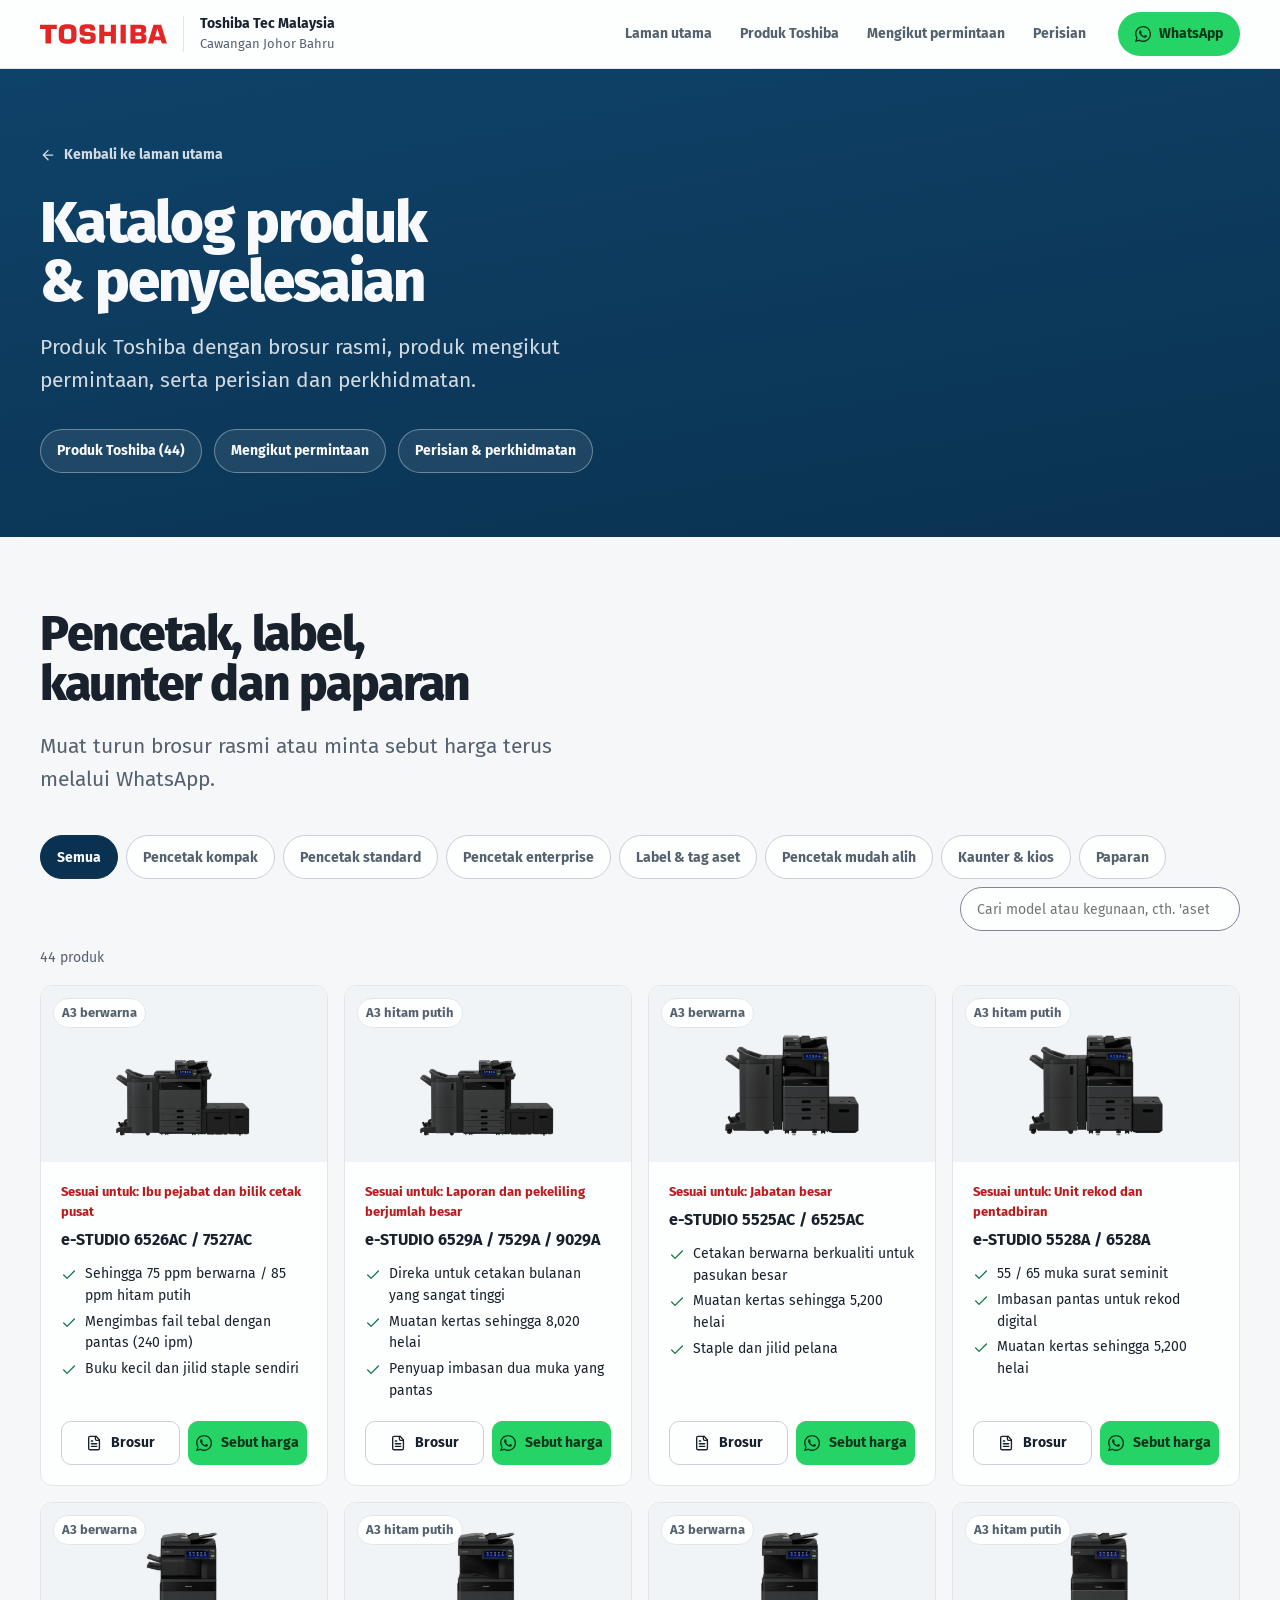
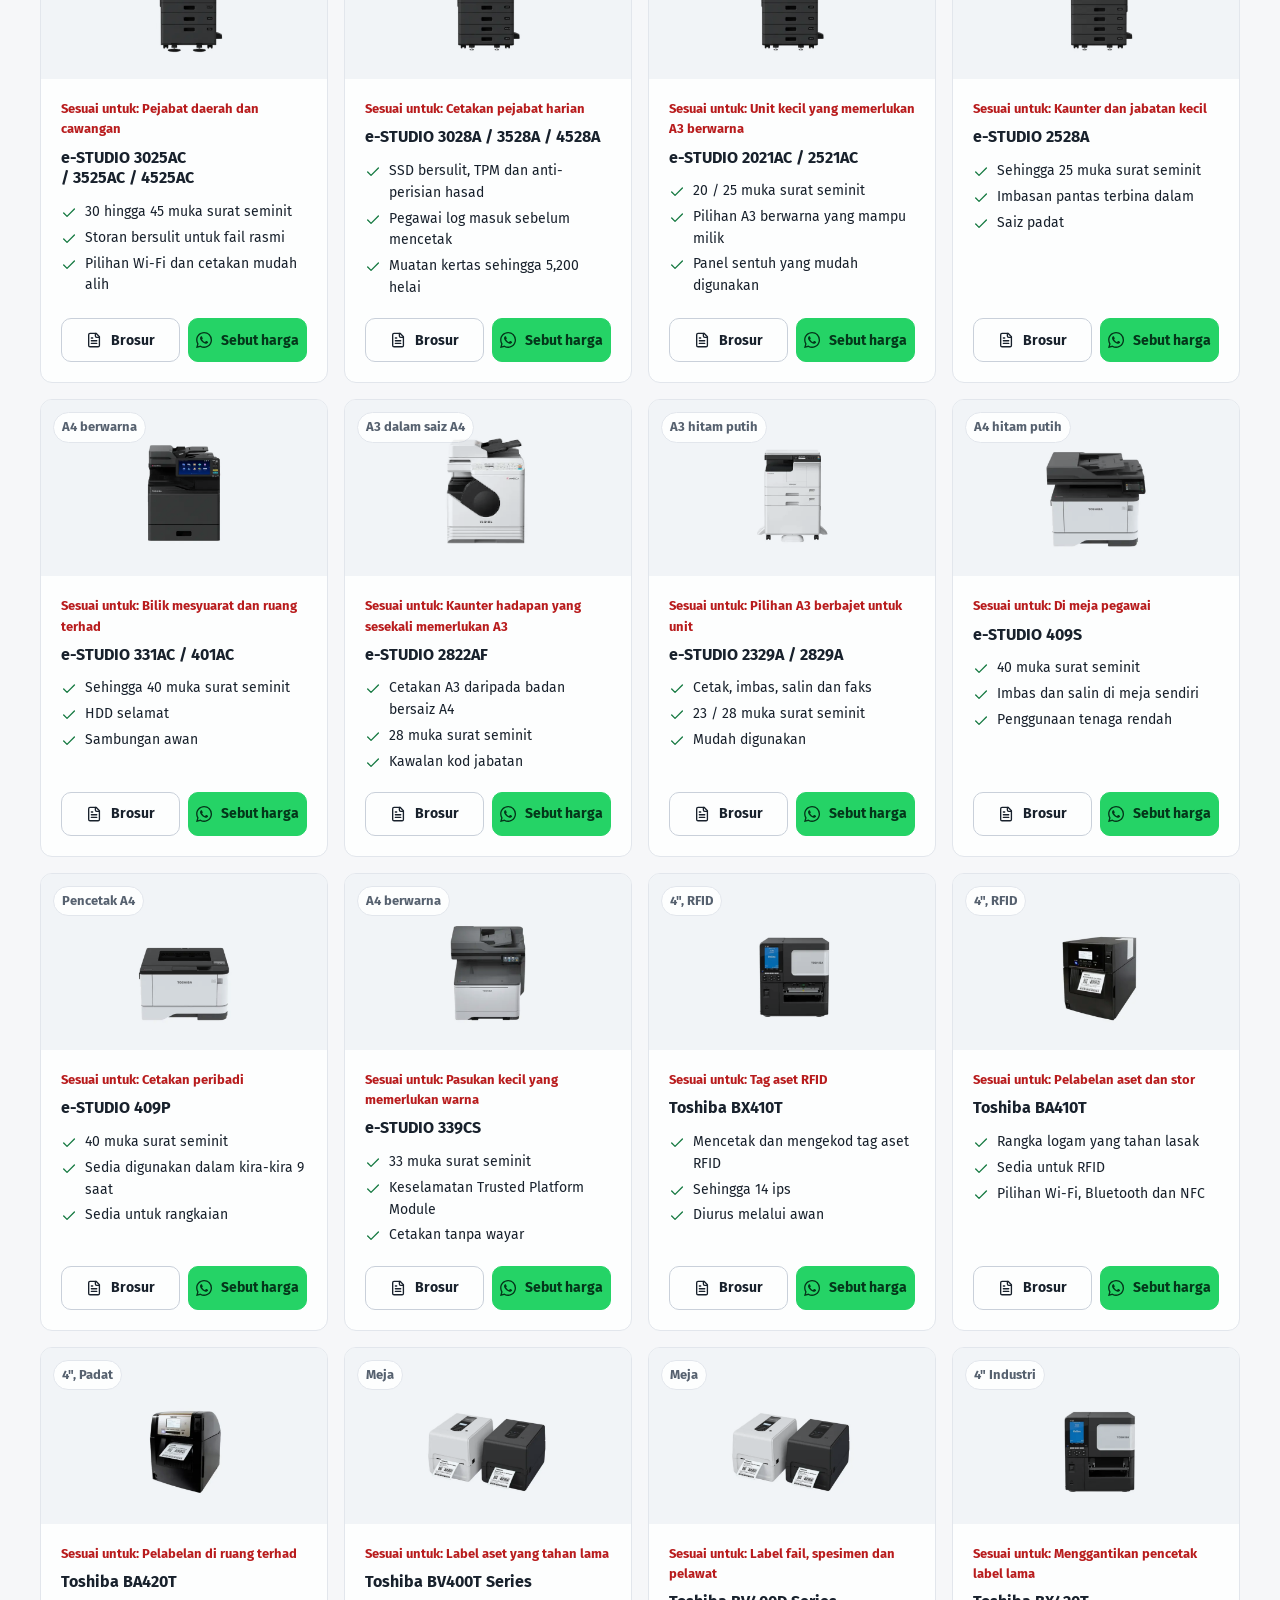
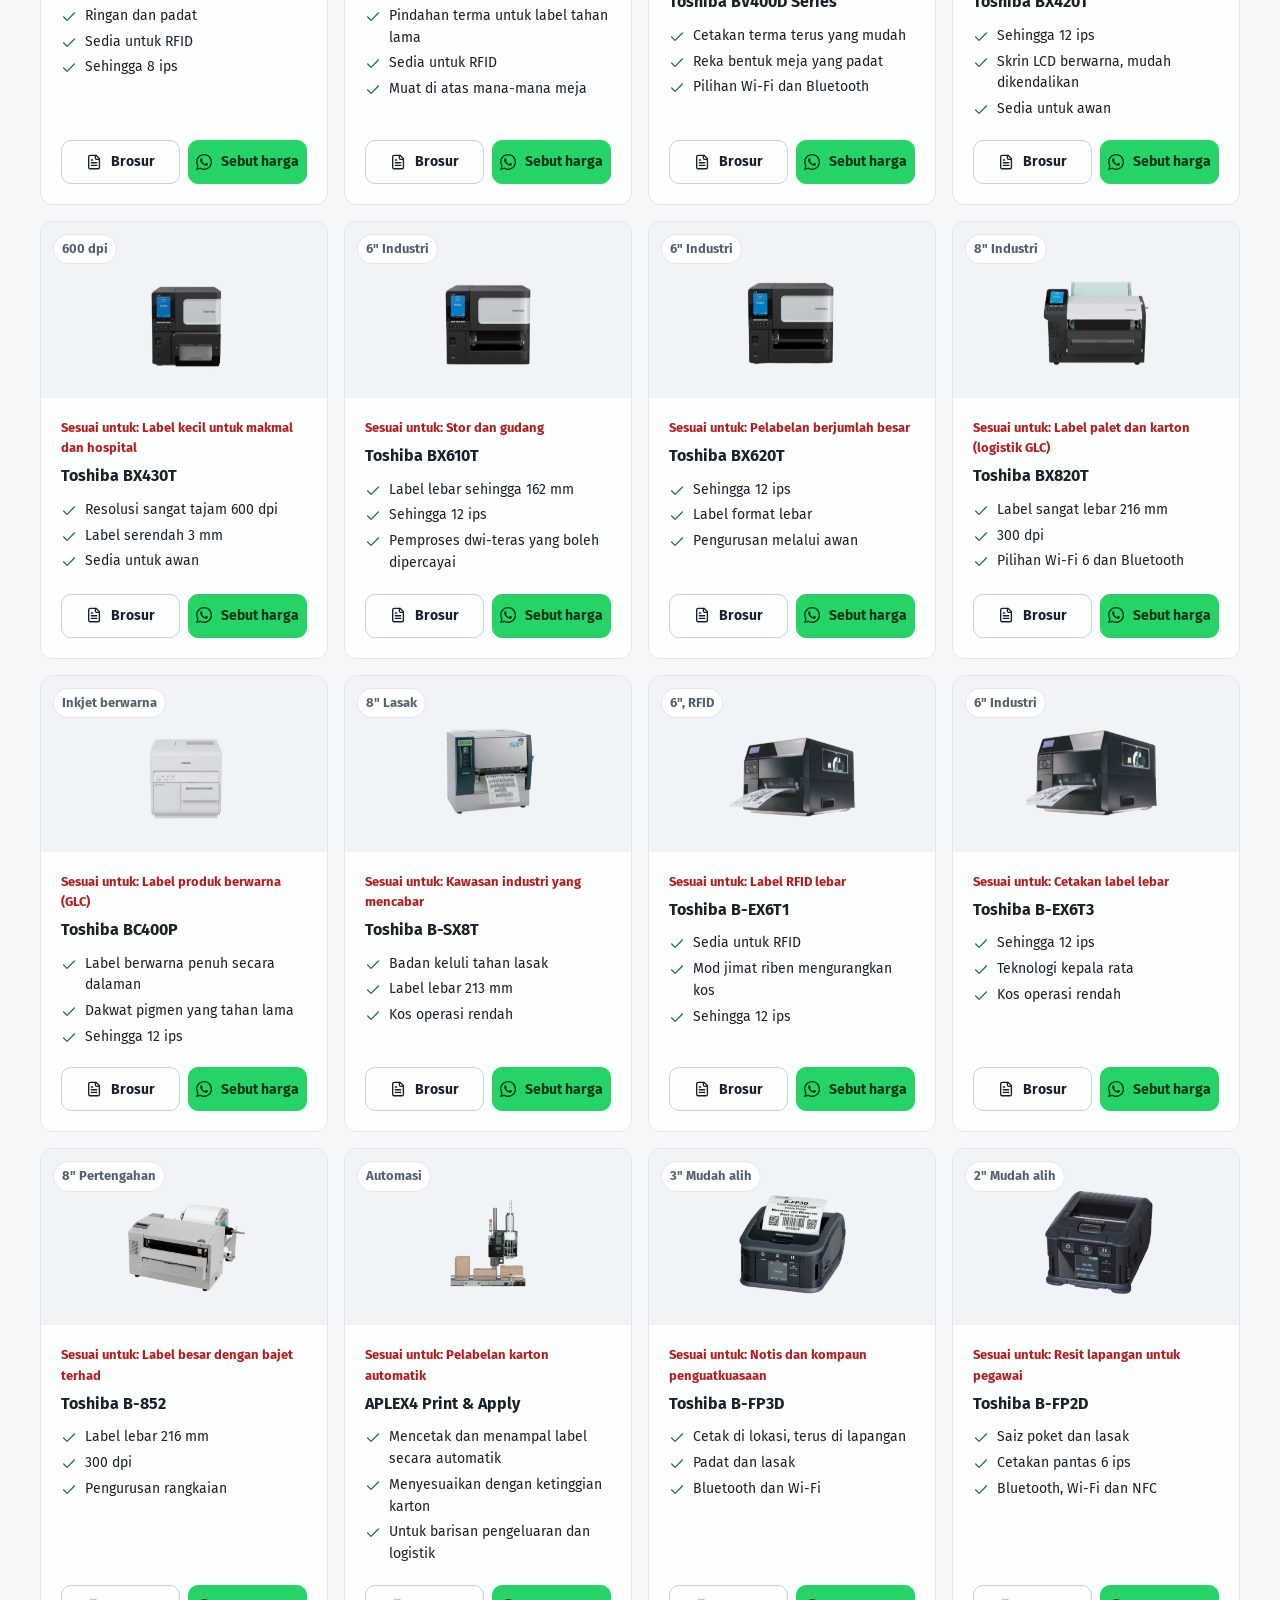
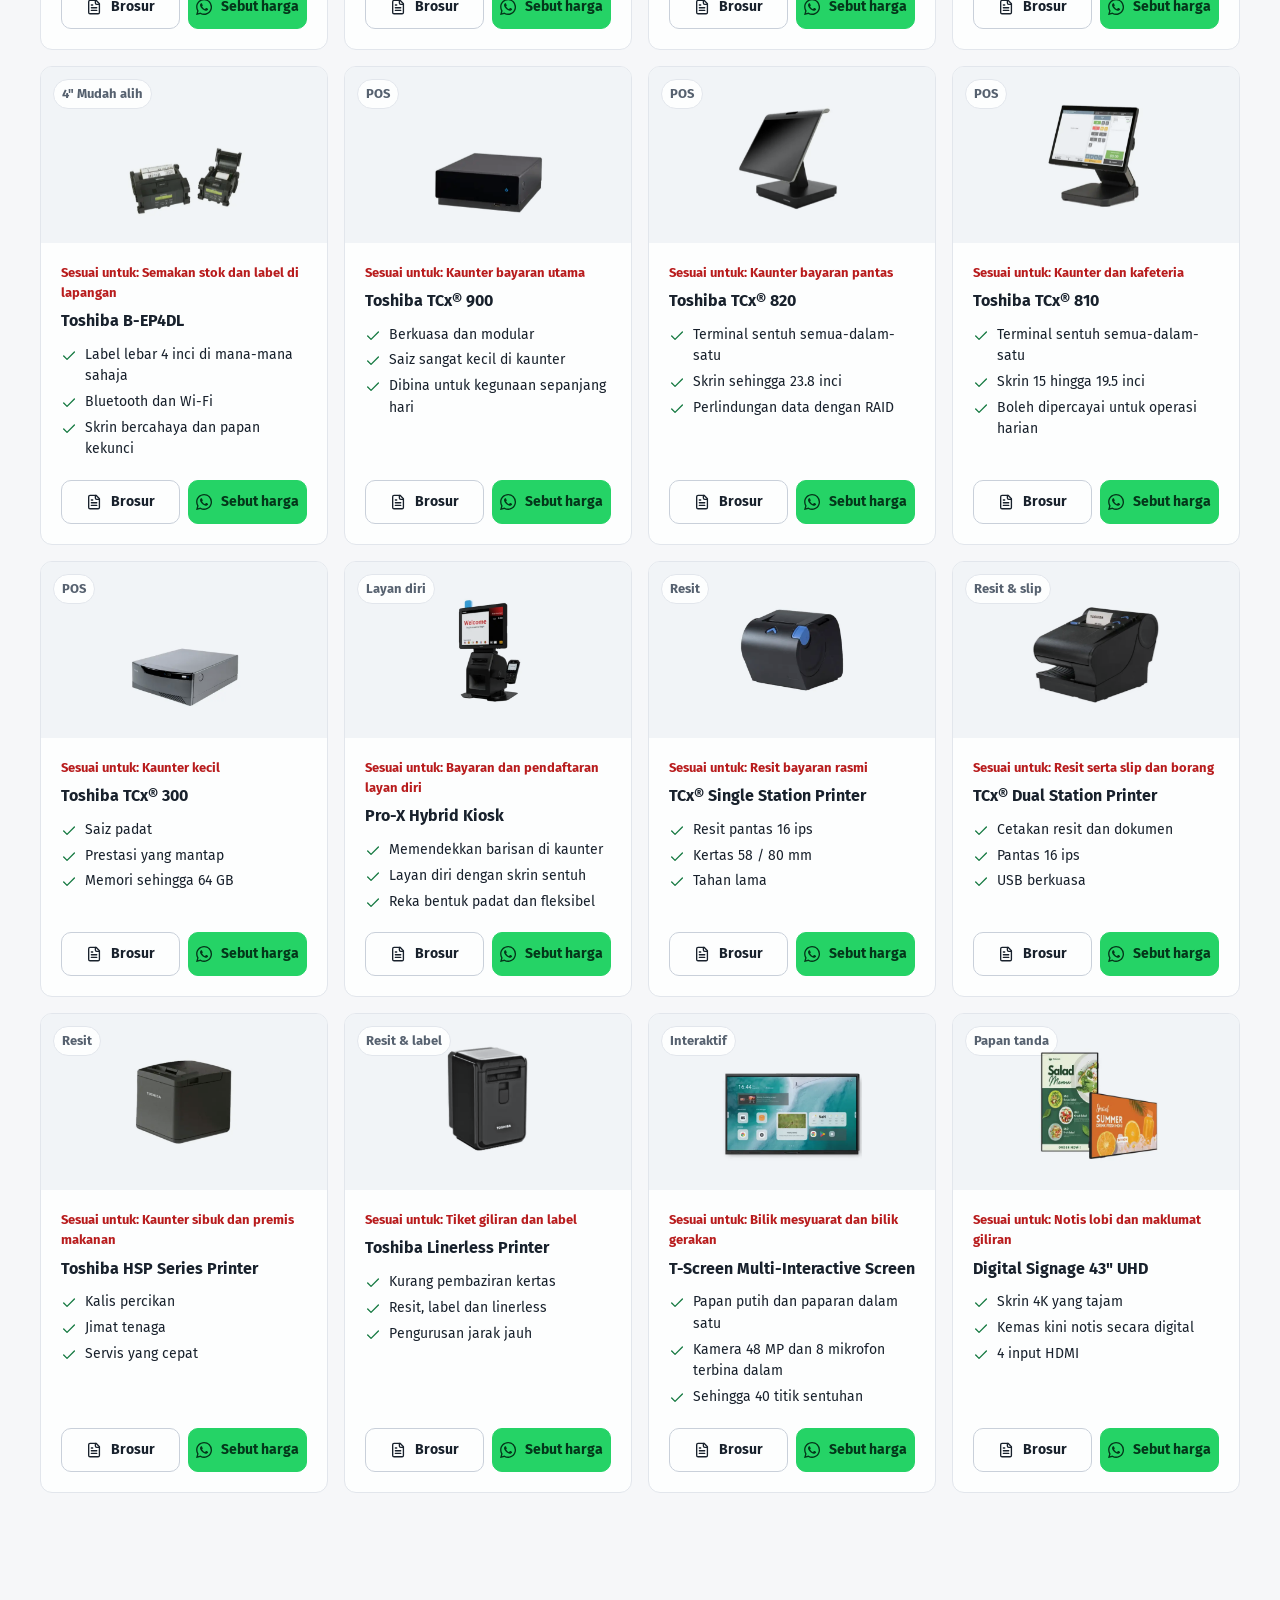
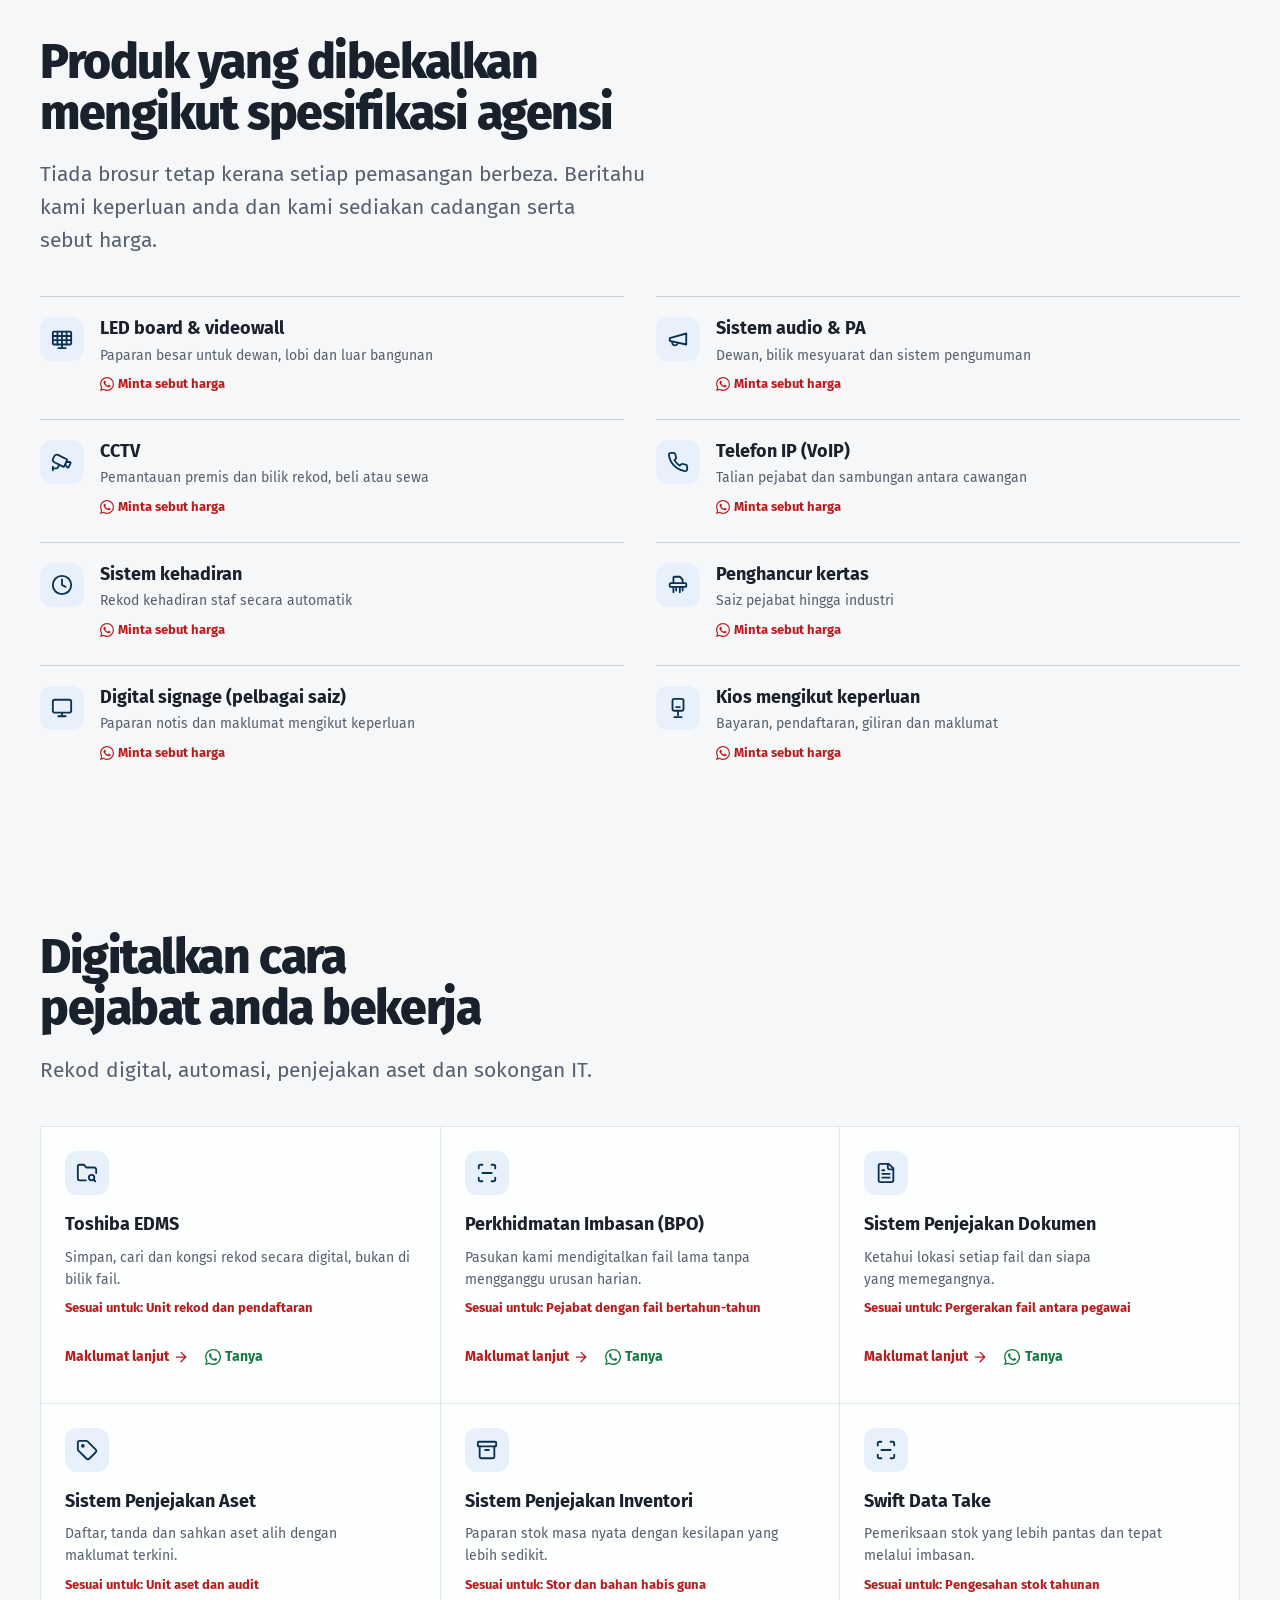
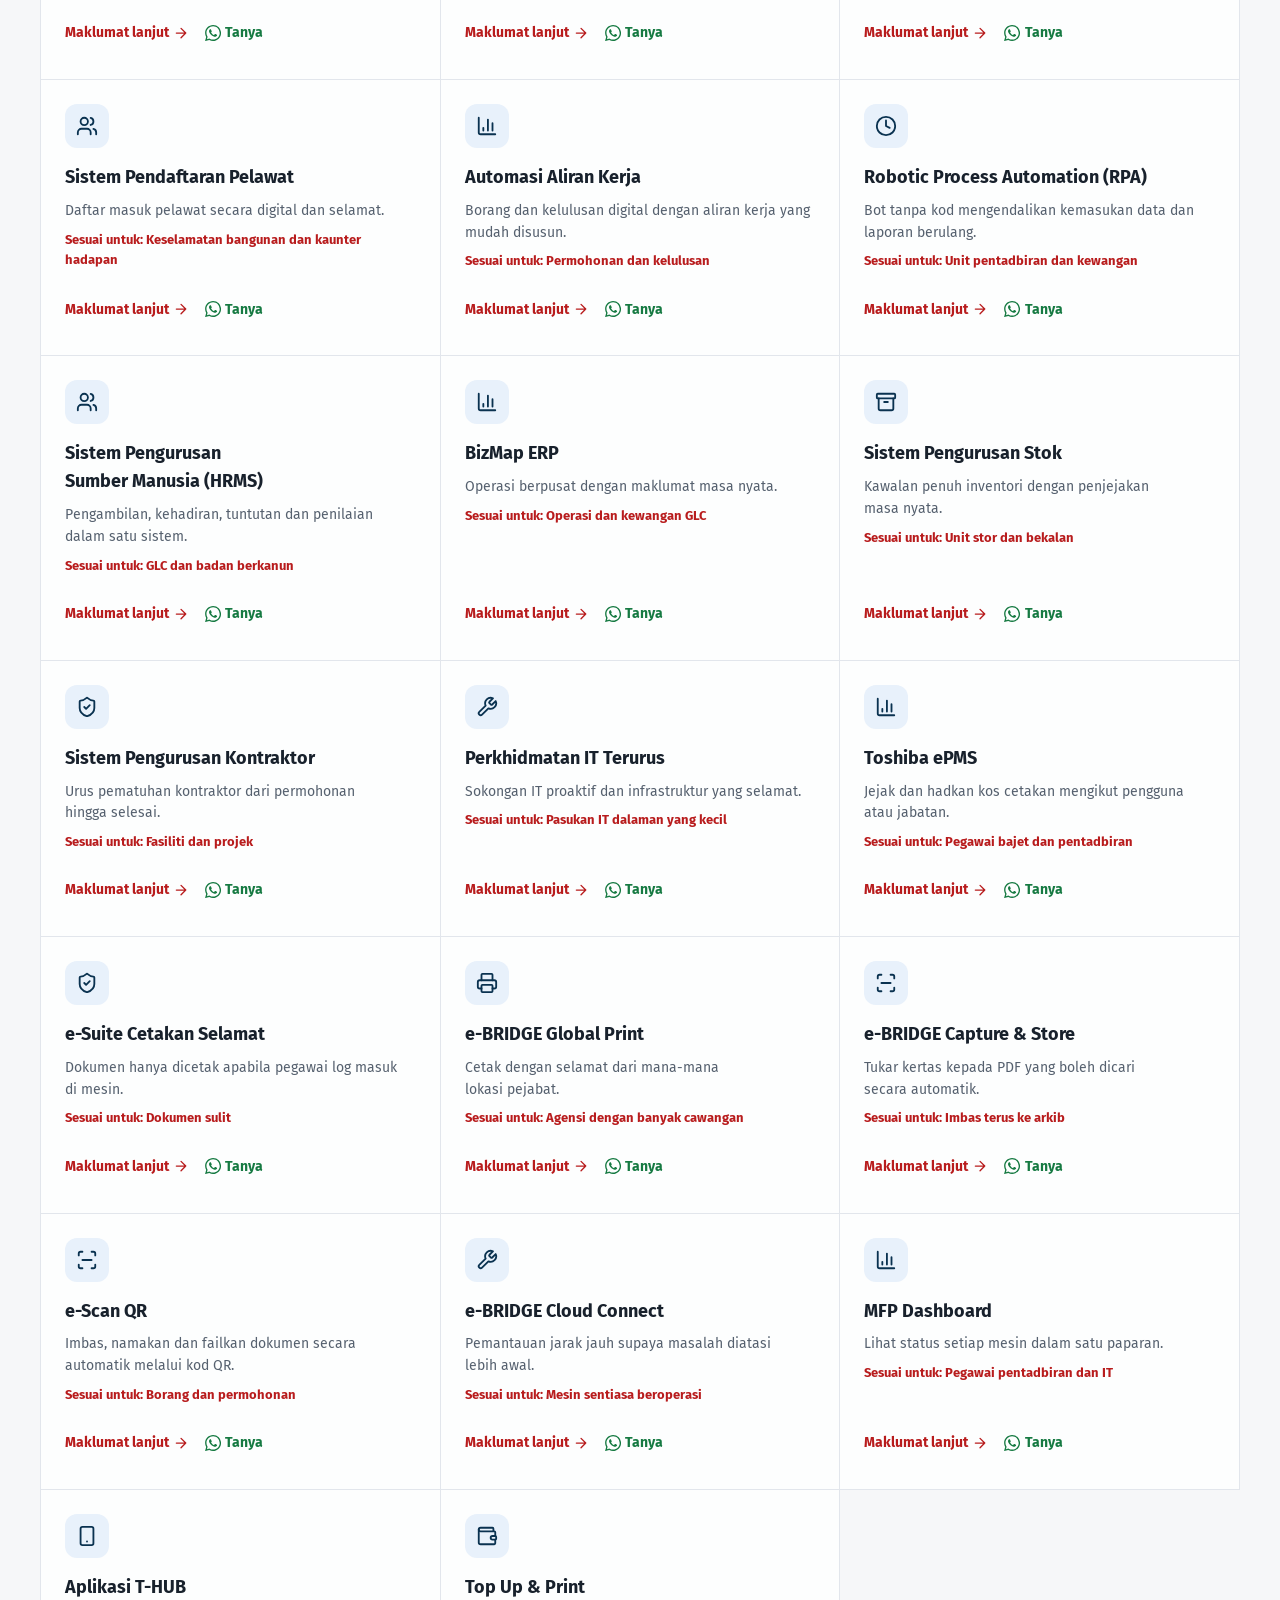
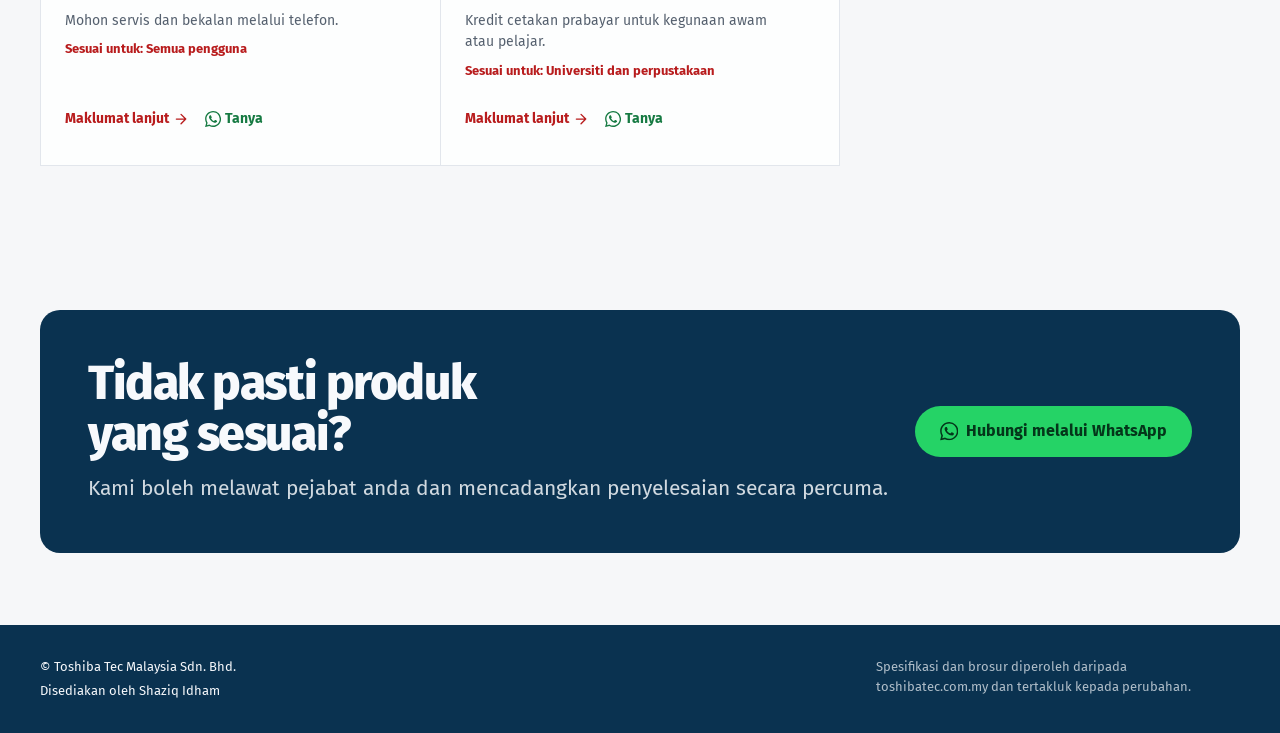
==== commit ae3e3c67: "Fix the five issues from the Impeccable critique - Hero: MOF registration and five client logos in a" ====
--- a/katalog.html
+++ b/katalog.html
@@ -166,6 +166,7 @@
 
 
 document.documentElement.classList.add('js');
+if('IntersectionObserver' in window){const fab=$('.fab'),hero=$('.khero');new IntersectionObserver(es=>es.forEach(e=>fab.classList.toggle('off',e.isIntersecting))).observe(hero);}
 const topBar=$('#top'); const onScroll=()=>topBar.classList.toggle('scrolled',scrollY>8); addEventListener('scroll',onScroll,{passive:true}); onScroll();
 </script>
 </body>
--- a/styles.css
+++ b/styles.css
@@ -104,11 +104,15 @@
 .hero h1 em{font-style:normal;color:var(--color-red-on-dark)}
 .hero .lead{font-size:var(--text-lead);color:var(--color-on-dark-2);margin-top:var(--space-8);max-width:52ch}
 .hero .ctas{display:flex;gap:var(--space-3);flex-wrap:wrap;justify-content:center;margin-top:var(--space-10)}
-.hero .tag{font-size:var(--text-sm);color:var(--color-on-dark-3);margin-top:var(--space-6);max-width:64ch}
-.facts{display:grid;grid-template-columns:repeat(3,minmax(0,1fr));border-top:1px solid var(--color-glass-2)}
-.facts li{display:flex;align-items:center;justify-content:center;gap:var(--space-3);padding:var(--space-5) var(--space-4) 0;font-size:var(--text-sm);font-weight:700;color:var(--color-on-dark-2)}
-.facts li+li{border-left:1px solid var(--color-glass-2)}
+.facts{display:flex;flex-wrap:wrap;justify-content:center;gap:var(--space-3) var(--space-8);margin-top:var(--space-8)}
+.facts li{display:flex;align-items:center;gap:var(--space-2);font-size:var(--text-sm);font-weight:700;color:var(--color-on-dark-2)}
 .facts .i{color:var(--color-red-on-dark);width:20px;height:20px}
+.trust{display:grid;grid-template-columns:minmax(0,4fr) minmax(0,8fr);gap:var(--space-8);align-items:center;background:var(--color-surface);color:var(--color-ink);border-radius:var(--radius-lg);padding:var(--space-5) var(--space-8);box-shadow:var(--shadow-1)}
+.trust-t b{display:block;font-size:var(--text-md);font-weight:800}
+.trust-t b span{color:var(--color-red-dark);font-variant-numeric:tabular-nums}
+.trust-t .tag{display:block;font-size:var(--text-xs);color:var(--color-muted);margin-top:var(--space-1)}
+.trust-logos{display:flex;align-items:center;justify-content:space-between;gap:var(--space-6)}
+.trust-logos img{height:52px;width:auto;max-width:120px;object-fit:contain}
 
 /* Stages: the buying journey, numbered inside each heading */
 .stages{counter-reset:stage}
@@ -132,6 +136,14 @@
 .answer{margin-top:var(--space-6);background:var(--color-surface);border:1px solid var(--color-rule);border-radius:var(--radius-lg);overflow:hidden;display:none}
 .answer.show{display:block;animation:rise var(--dur-long) var(--ease-out)}
 @keyframes rise{from{opacity:0;transform:translateY(8px)}to{opacity:1;transform:none}}
+.ahead{display:flex;flex-wrap:wrap;align-items:center;justify-content:space-between;gap:var(--space-2) var(--space-6);padding:var(--space-5) var(--space-10);border-bottom:1px solid var(--color-rule)}
+.ahead p{font-size:var(--text-sm);color:var(--color-muted)}
+.ahead b{color:var(--color-ink);font-size:var(--text-md)}
+.backpick{min-height:44px;background:none;border:0;color:var(--color-red-dark);font-size:var(--text-sm);font-weight:700;text-decoration:underline;text-underline-offset:.2em;text-decoration-thickness:1px}
+.backpick:hover{color:var(--color-red)}
+.backpick:active{color:var(--color-ink)}
+.pains>.answer{grid-column:1/-1;margin-top:0}
+.answer:focus{outline:none}
 .ba{display:grid;grid-template-columns:minmax(0,1fr) minmax(0,1fr)}
 .ba>div{padding:var(--space-10)}
 .before{background:var(--color-navy);color:var(--color-on-dark)}
@@ -165,8 +177,10 @@
 /* Stage 2: the range, an index beside the machine */
 .range{display:grid;grid-template-columns:minmax(0,5fr) minmax(0,7fr);column-gap:var(--space-16);align-items:start}
 .range-side{position:sticky;top:100px}
-.machine{margin-top:var(--space-10);background:var(--color-surface-2);border-radius:var(--radius-lg);height:400px;display:flex;align-items:center;justify-content:center;overflow:hidden}
-.machine img{max-height:84%;max-width:76%;object-fit:contain;mix-blend-mode:multiply}
+.mosaic{margin-top:var(--space-10);display:grid;grid-template-columns:repeat(2,minmax(0,1fr));gap:var(--space-3)}
+.mosaic figure{background:var(--color-surface-2);border-radius:var(--radius);height:200px;display:flex;flex-direction:column;align-items:center;justify-content:center;gap:var(--space-2);padding:var(--space-4);overflow:hidden}
+.mosaic img{min-height:0;flex:1;max-width:84%;object-fit:contain;mix-blend-mode:multiply}
+.mosaic figcaption{font-size:var(--text-xs);font-weight:700;color:var(--color-muted)}
 .svcs{display:grid;grid-template-columns:minmax(0,1fr) minmax(0,1fr);column-gap:var(--gap-columns)}
 .svc{display:grid;grid-template-columns:auto minmax(0,1fr);gap:var(--space-4);align-items:start;padding:var(--space-5) 0;border-top:1px solid var(--color-rule-strong);text-decoration:none;color:var(--color-ink)}
 .svc .si{width:44px;height:44px;border-radius:var(--radius);background:var(--color-blue-soft);color:var(--color-navy);display:flex;align-items:center;justify-content:center;flex:none;transition:background-color var(--dur-short),color var(--dur-short)}
@@ -197,6 +211,10 @@
 .calc .row span{font-size:var(--text-xs);color:var(--color-on-dark-3)}
 .calc .note{font-size:var(--text-sm);color:var(--color-on-dark-2)}
 .calc .pill{align-self:flex-start}
+.calc .pill[aria-disabled="true"]{pointer-events:none}
+.calc-msg{font-size:var(--text-sm);font-weight:700;color:var(--color-red-dark);min-height:1.5em}
+.calc-msg:empty{display:none}
+.calc .compare{font-size:var(--text-sm);font-weight:700;color:var(--color-on-dark)}
 
 /* Stage 4: the purchase, rows beside the head */
 .buyrow{display:grid;grid-template-columns:minmax(0,5fr) minmax(0,7fr);column-gap:var(--space-16);align-items:start}
@@ -222,7 +240,8 @@
 
 /* Close: a letter from the account manager */
 .close{padding:var(--space-24) 0 var(--space-16)}
-.letter{max-width:880px;margin:0 auto;background:var(--color-surface);border:1px solid var(--color-rule);border-top:4px solid var(--color-red);border-radius:var(--radius-lg);padding:var(--space-16)}
+.letter{position:relative;max-width:880px;margin:0 auto;background:var(--color-surface);border:1px solid var(--color-rule);border-radius:var(--radius-lg);padding:var(--space-16)}
+.letter::before{content:"";position:absolute;top:-1px;left:var(--letter-pad,var(--space-16));width:var(--space-16);height:4px;background:var(--color-red)}
 .letter h2{font-size:var(--text-section);font-weight:800;letter-spacing:var(--tracking-display);line-height:1.06;max-width:18ch}
 .letter .body{font-size:var(--text-lead);color:var(--color-ink);margin-top:var(--space-6);max-width:56ch}
 .letter .ctas{display:flex;gap:var(--space-3);flex-wrap:wrap;margin-top:var(--space-8)}
@@ -251,7 +270,8 @@
 footer .wrap{display:flex;justify-content:space-between;gap:var(--space-4);flex-wrap:wrap}
 footer .fl{display:grid;gap:var(--space-1)}
 footer .fr{color:var(--color-on-dark-3);max-width:52ch}
-.fab{position:fixed;right:var(--space-5);bottom:var(--space-5);z-index:45;width:56px;height:56px;border-radius:50%;background:var(--color-wa);color:var(--color-wa-ink);display:flex;align-items:center;justify-content:center;box-shadow:var(--shadow-fab);text-decoration:none;transition:transform var(--dur-micro)}
+.fab{position:fixed;right:var(--space-4);bottom:var(--space-4);z-index:45;width:56px;height:56px;border-radius:50%;background:var(--color-wa);color:var(--color-wa-ink);display:none;align-items:center;justify-content:center;box-shadow:var(--shadow-fab);text-decoration:none;transition:transform var(--dur-micro),opacity var(--dur-short),visibility var(--dur-short)}
+.js .fab.off{opacity:0;visibility:hidden;transform:translateY(8px)}
 .fab:active{transform:scale(.96)}
 .fab .i{width:30px;height:30px}
 
@@ -317,23 +337,31 @@
   .split-head,.range,.buyrow,.ba,.calc,.sign{grid-template-columns:minmax(0,1fr)}
   .split-head .sub{margin-top:var(--space-4)}
   .range-side{position:static;margin-bottom:var(--space-10)}
-  .machine{height:300px}
+  .mosaic figure{height:180px}
   .buyrow .head{margin-bottom:var(--space-8);position:static}
   .calc .in{border-right:1px solid var(--color-rule);border-bottom:0;border-radius:var(--radius-lg) var(--radius-lg) 0 0}
   .pains,.grid,.kgrid,.soft{grid-template-columns:repeat(2,minmax(0,1fr))}
   .clients{grid-template-columns:repeat(3,minmax(0,1fr))}
   .client{height:176px}
   .client img{max-height:80px}
-  .letter{padding:var(--space-10)}
+  .letter{padding:var(--space-10);--letter-pad:var(--space-10)}
+  .trust{grid-template-columns:minmax(0,1fr);gap:var(--space-4)}
+  .trust-logos{flex-wrap:wrap;justify-content:flex-start}
   .search{margin-left:0;width:100%}
 }
 @media (max-width:640px){
   :root{--section-pad:48px;--gutter:16px}
   .hero{min-height:0}
   .hero .wrap{padding-top:var(--space-16)}
-  .facts{grid-template-columns:minmax(0,1fr);border-top:0}
-  .facts li{justify-content:flex-start;padding:var(--space-3) 0;border-top:1px solid var(--color-glass-2)}
-  .facts li+li{border-left:0}
+  .facts{flex-direction:column;align-items:center;gap:var(--space-2)}
+  .trust{padding:var(--space-5)}
+  .trust-logos{gap:var(--space-4) var(--space-5)}
+  .trust-logos{flex-wrap:nowrap;justify-content:space-between;gap:var(--space-2)}
+  .trust-logos img{height:32px;max-width:60px}
+  .mosaic figure{height:150px}
+  .top .pill-wa{display:none}
+  .fab{display:flex}
+  footer{padding-bottom:var(--space-24)}
   .pains,.grid,.kgrid,.soft,.svcs,#req.svcs{grid-template-columns:minmax(0,1fr)}
   .pain{min-height:0;padding:var(--space-5)}
   .clients{grid-template-columns:repeat(2,minmax(0,1fr))}
@@ -343,15 +371,17 @@
   .brand .bt b{font-size:var(--text-xs)}
   .top .pill span{display:none}
   .ba>div,.calc .in,.calc .out{padding:var(--space-6)}
-  .recs,.afoot{padding:var(--space-5) var(--space-6)}
+  .recs,.afoot,.ahead{padding:var(--space-5) var(--space-6)}
   .calc .two{grid-template-columns:minmax(0,1fr)}
   .letter,.ctaband{padding:var(--space-6)}
+  .letter{--letter-pad:var(--space-6)}
   .proof,.close{padding:var(--space-14) 0}
   .khero{padding:var(--space-10) 0}
 }
 @media (max-width:400px){
   .pill{padding-inline:var(--space-4);font-size:var(--text-sm)}
   .letter,.ctaband,.calc .out{padding:var(--space-5) var(--space-4)}
+  .letter{--letter-pad:var(--space-4)}
 }
 @media (prefers-reduced-motion:reduce){
   html{scroll-behavior:auto}
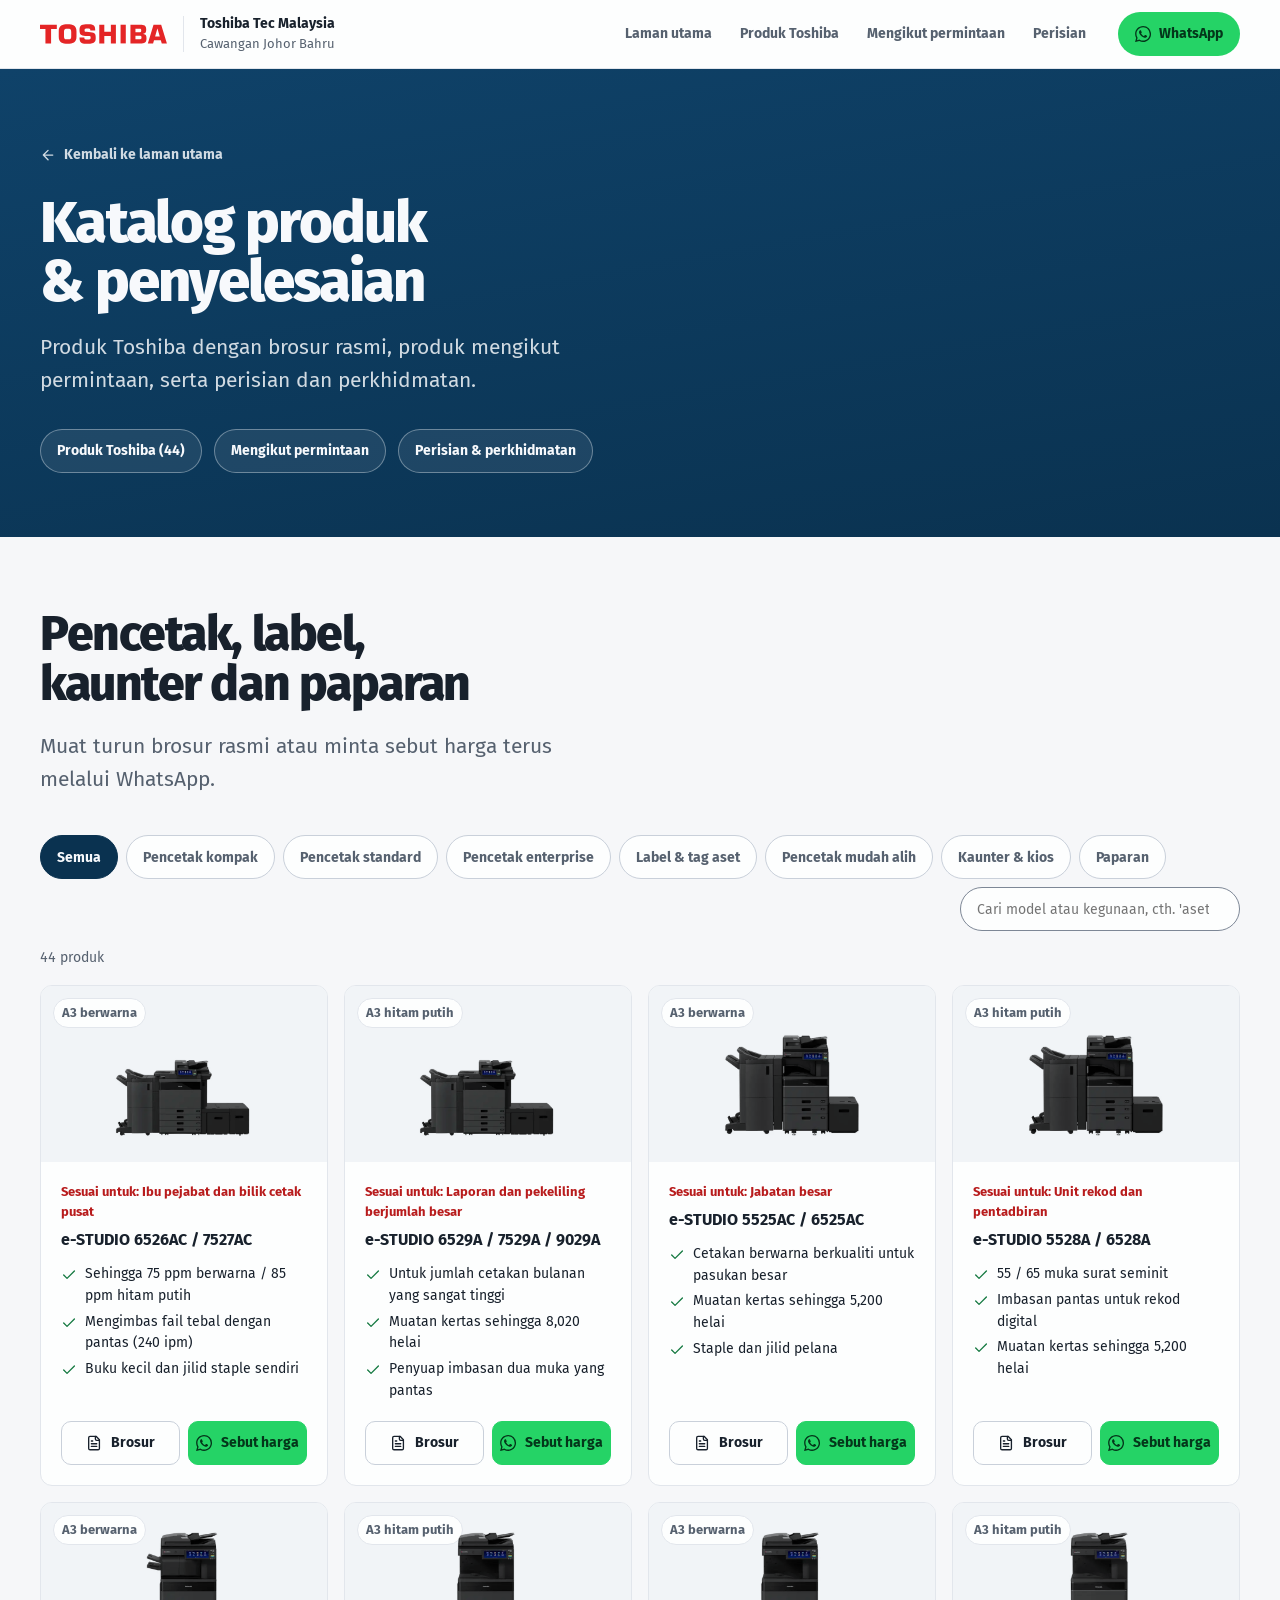
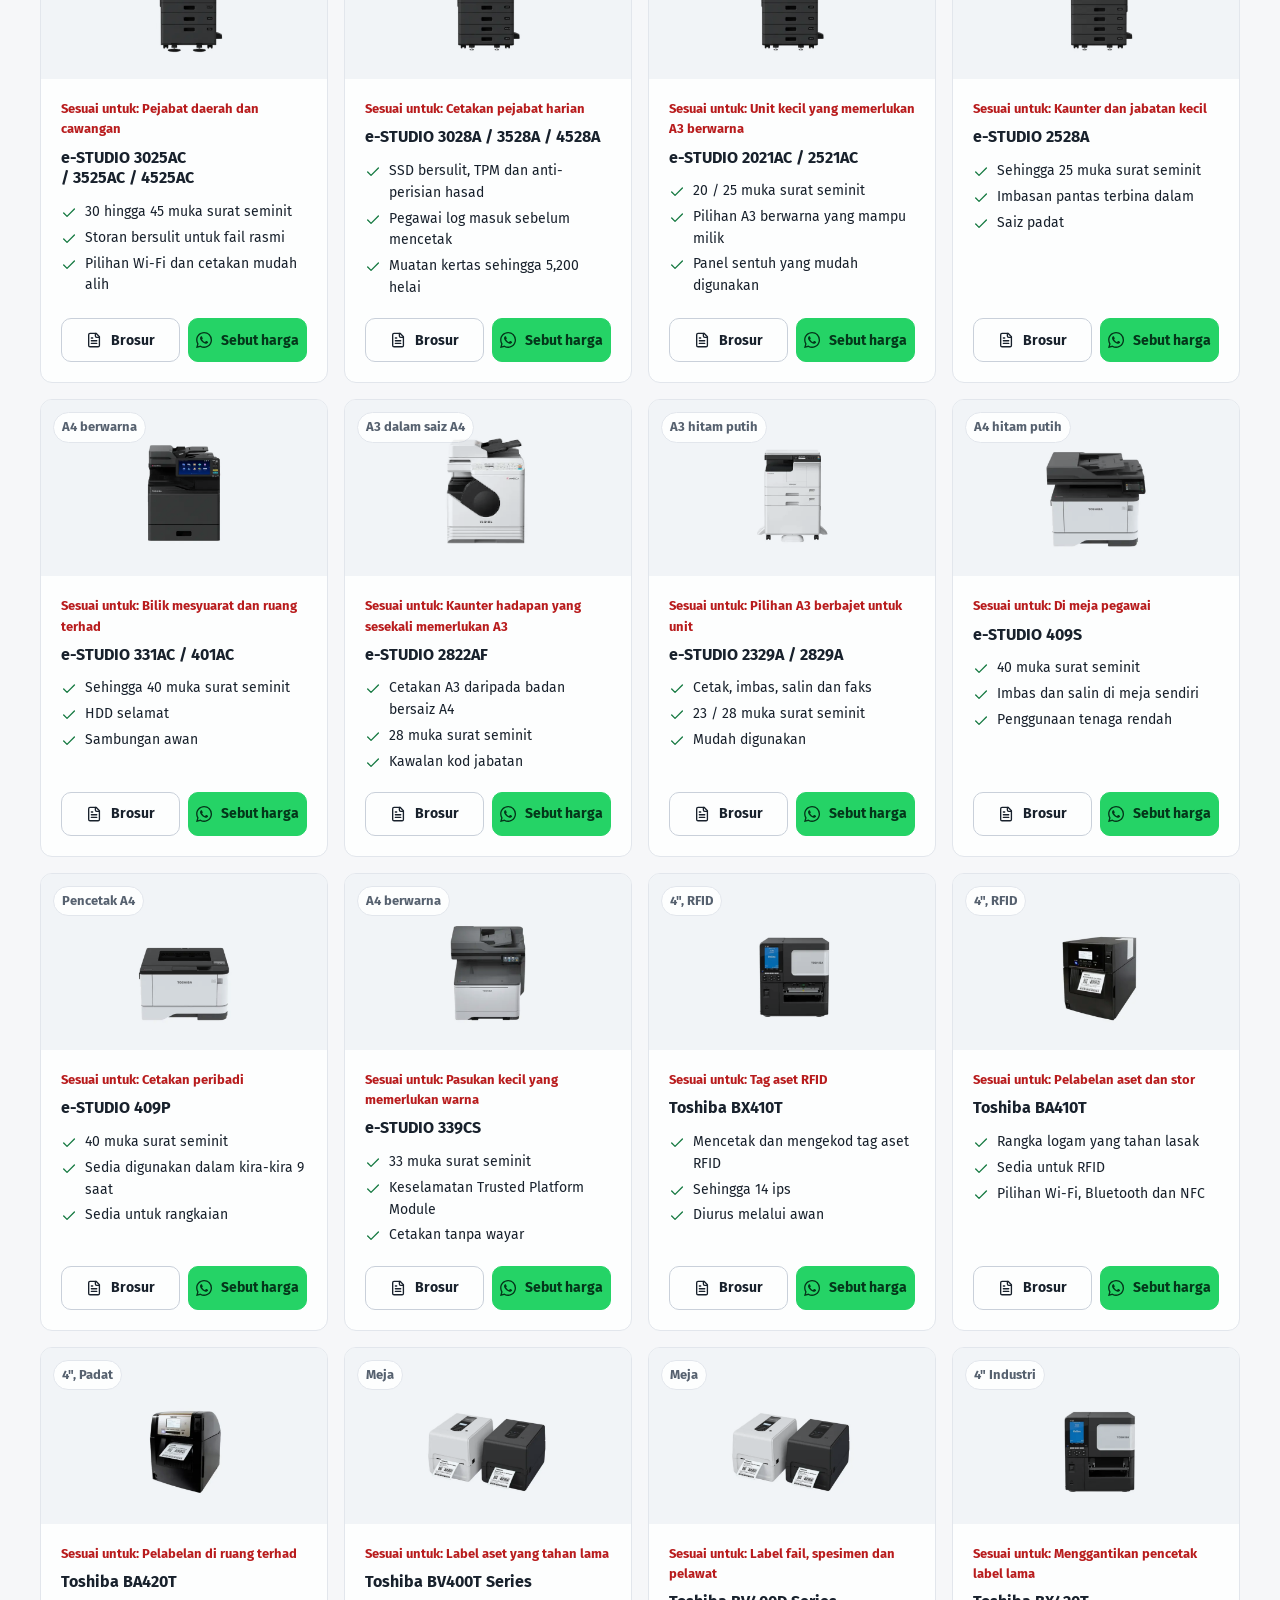
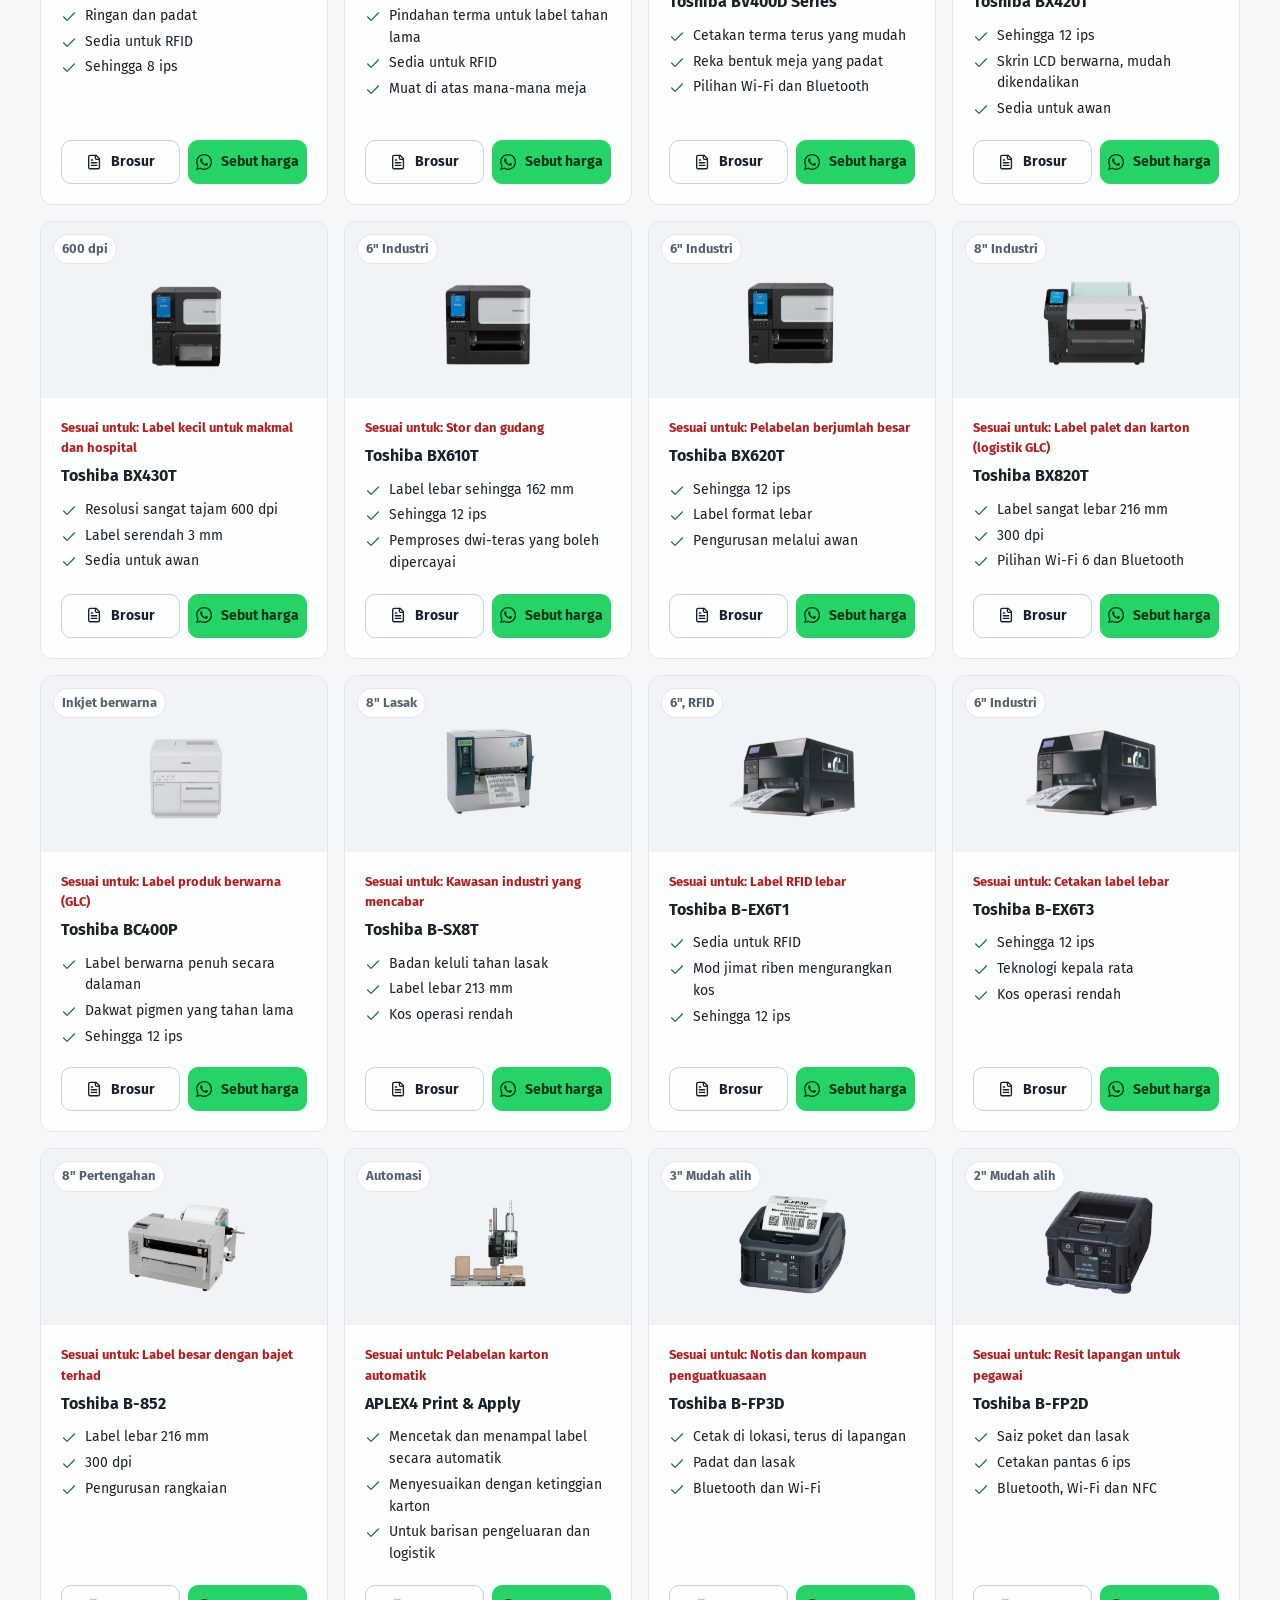
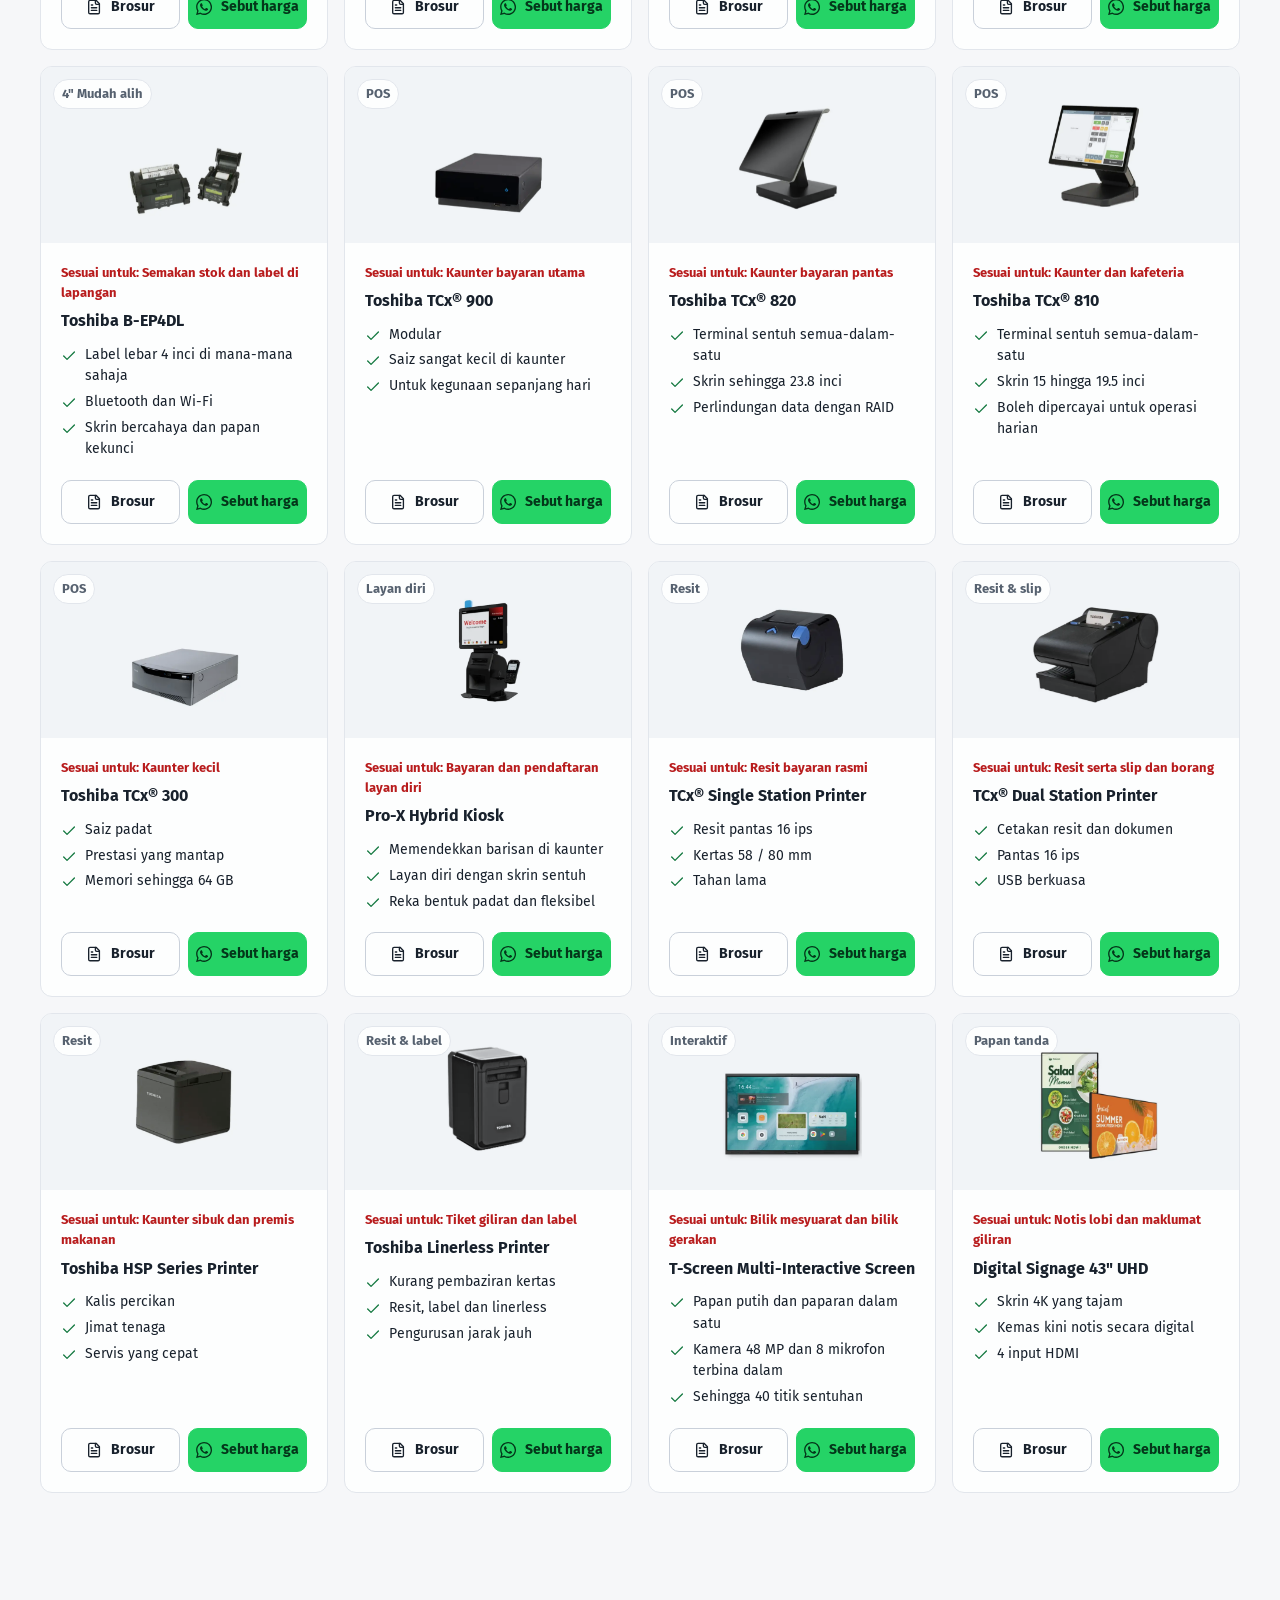
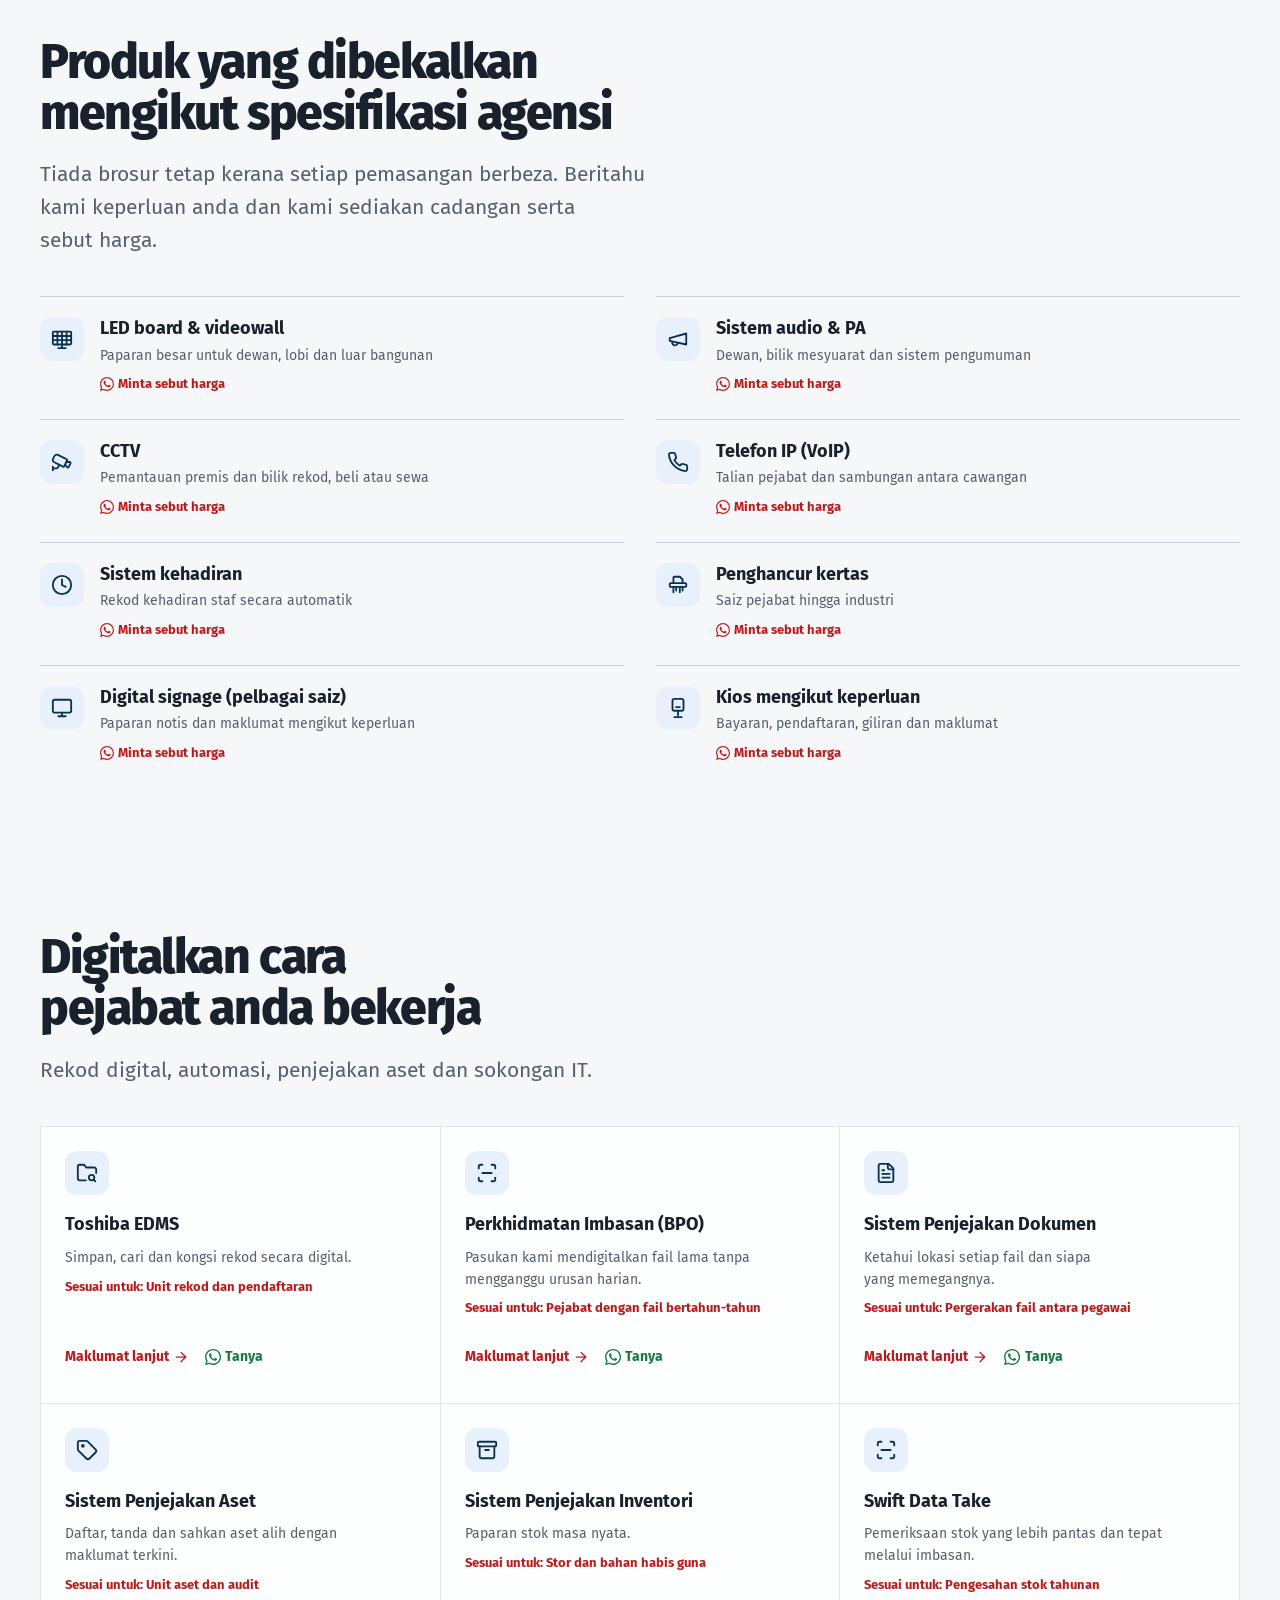
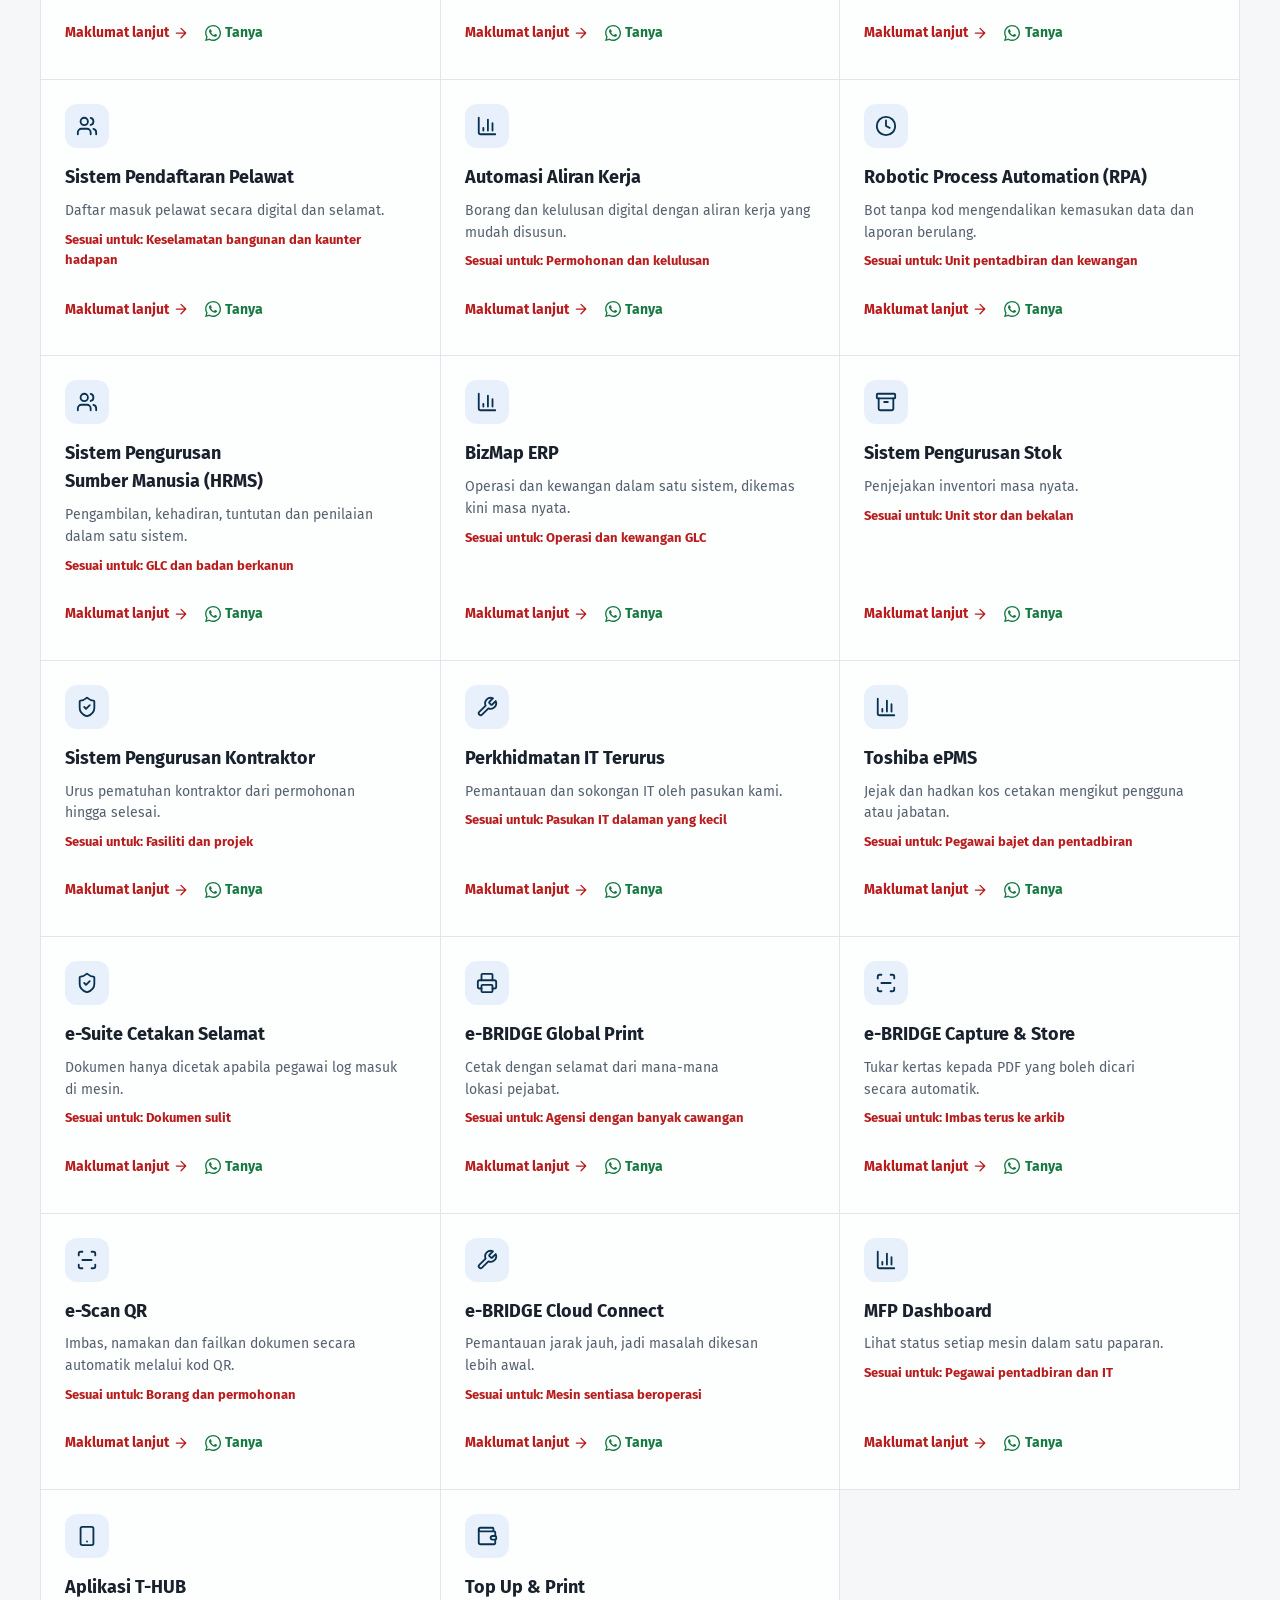
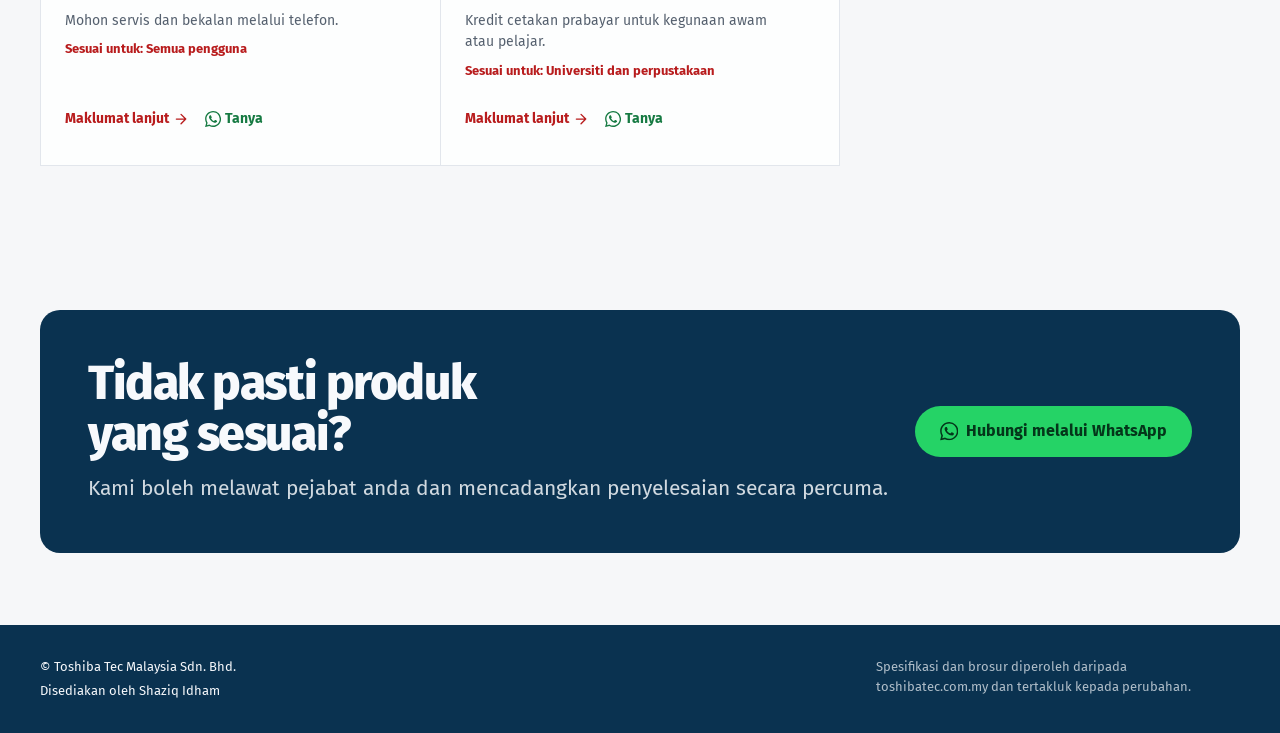
==== commit b743cbba: "Rewrite site copy to remove AI-writing patterns - Product stage names the other products instead of " ====
--- a/katalog.html
+++ b/katalog.html
@@ -106,9 +106,9 @@
 const U="https://www.toshibatec.com.my/wp-content/uploads/", P="https://www.toshibatec.com.my/product/", S="https://www.toshibatec.com.my/solution/";
 const IMG = p => "images/products/"+p.split("/").pop().replace(/\.[^.]+$/,"").replace(/[^A-Za-z0-9-]+/g,"-").replace(/^-+|-+$/g,"").toLowerCase()+".webp";
 const ic = (name,cls) => `<svg class="i${cls?' '+cls:''}" aria-hidden="true"><use href="#i-${name}"/></svg>`;
-const PRODUCTS = [{"id": "es7527ac", "n": "e-STUDIO 6526AC / 7527AC", "g": "mfp-enterprise", "badge": "A3 berwarna", "img": "2025/07/p8.webp", "s": "e-studio-6526ac-7527ac", "pdf": "2024/05/e-STUDIO6526AC_7527AC_TTMS.pdf", "f": "Ibu pejabat dan bilik cetak pusat", "b": ["Sehingga 75 ppm berwarna / 85 ppm hitam putih", "Mengimbas fail tebal dengan pantas (240 ipm)", "Buku kecil dan jilid staple sendiri"]}, {"id": "es9029a", "n": "e-STUDIO 6529A / 7529A / 9029A", "g": "mfp-enterprise", "badge": "A3 hitam putih", "img": "2025/07/p8.webp", "s": "e-studio-6529a-7529a-9029a", "pdf": "2024/05/e-STUDIO6529A_7529A_9029A_TTMS.pdf", "f": "Laporan dan pekeliling berjumlah besar", "b": ["Direka untuk cetakan bulanan yang sangat tinggi", "Muatan kertas sehingga 8,020 helai", "Penyuap imbasan dua muka yang pantas"]}, {"id": "es6525ac", "n": "e-STUDIO 5525AC / 6525AC", "g": "mfp-enterprise", "badge": "A3 berwarna", "img": "2025/07/p71.webp", "s": "e-studio-5525ac-6525ac", "pdf": "2024/05/e-STUDIO5525AC_6525AC-Series_TTMS.pdf", "f": "Jabatan besar", "b": ["Cetakan berwarna berkualiti untuk pasukan besar", "Muatan kertas sehingga 5,200 helai", "Staple dan jilid pelana"]}, {"id": "es6528a", "n": "e-STUDIO 5528A / 6528A", "g": "mfp-enterprise", "badge": "A3 hitam putih", "img": "2025/07/p71.webp", "s": "e-studio-5528a-6528a", "pdf": "2024/05/e-STUDIO5528A_6528A-Series_TTMS.pdf", "f": "Unit rekod dan pentadbiran", "b": ["55 / 65 muka surat seminit", "Imbasan pantas untuk rekod digital", "Muatan kertas sehingga 5,200 helai"]}, {"id": "es4525ac", "n": "e-STUDIO 3025AC / 3525AC / 4525AC", "g": "mfp-standard", "badge": "A3 berwarna", "img": "2025/07/p3.webp", "s": "e-studio-3025ac-3525ac-4525ac", "pdf": "2024/05/e-STUDIO3025AC_3525AC_4525AC-Series_TTMS.pdf", "f": "Pejabat daerah dan cawangan", "b": ["30 hingga 45 muka surat seminit", "Storan bersulit untuk fail rasmi", "Pilihan Wi-Fi dan cetakan mudah alih"]}, {"id": "es4528a", "n": "e-STUDIO 3028A / 3528A / 4528A", "g": "mfp-standard", "badge": "A3 hitam putih", "img": "2025/07/p1.webp", "s": "e-studio-3028a-3528a-4528a", "pdf": "2024/05/e-STUDIO3028A_3528A_4528A-Series_TTMS.pdf", "f": "Cetakan pejabat harian", "b": ["SSD bersulit, TPM dan anti-perisian hasad", "Pegawai log masuk sebelum mencetak", "Muatan kertas sehingga 5,200 helai"]}, {"id": "es2521ac", "n": "e-STUDIO 2021AC / 2521AC", "g": "mfp-compact", "badge": "A3 berwarna", "img": "2025/07/p1.webp", "s": "e-studio-2021ac-2521ac", "pdf": "2024/05/e-STUDIO2021_2521AC_TTMS.pdf", "f": "Unit kecil yang memerlukan A3 berwarna", "b": ["20 / 25 muka surat seminit", "Pilihan A3 berwarna yang mampu milik", "Panel sentuh yang mudah digunakan"]}, {"id": "es2528a", "n": "e-STUDIO 2528A", "g": "mfp-compact", "badge": "A3 hitam putih", "img": "2025/07/p2.webp", "s": "e-studio-2528a", "pdf": "2024/05/e-STUDIO2528A-Series_TTMS.pdf", "f": "Kaunter dan jabatan kecil", "b": ["Sehingga 25 muka surat seminit", "Imbasan pantas terbina dalam", "Saiz padat"]}, {"id": "es401ac", "n": "e-STUDIO 331AC / 401AC", "g": "mfp-compact", "badge": "A4 berwarna", "img": "2026/01/1_eS401AC_F_Website.webp", "s": "e-studio-331ac-401ac", "pdf": "2026/01/e-STUDIO331AC_401AC_TTMS.pdf", "f": "Bilik mesyuarat dan ruang terhad", "b": ["Sehingga 40 muka surat seminit", "HDD selamat", "Sambungan awan"]}, {"id": "es2822af", "n": "e-STUDIO 2822AF", "g": "mfp-compact", "badge": "A3 dalam saiz A4", "img": "2025/06/eSTUDIO2822AF4.jpg", "s": "e-studio-2822af", "pdf": "2024/05/e-STUDIO2822AF_TTMS.pdf", "f": "Kaunter hadapan yang sesekali memerlukan A3", "b": ["Cetakan A3 daripada badan bersaiz A4", "28 muka surat seminit", "Kawalan kod jabatan"]}, {"id": "es2829a", "n": "e-STUDIO 2329A / 2829A", "g": "mfp-compact", "badge": "A3 hitam putih", "img": "2025/08/2923a.webp", "s": "e-studio-2329a-2829a", "pdf": "2024/05/e-STUDIO2329A_2829A_TTMS.pdf", "f": "Pilihan A3 berbajet untuk unit", "b": ["Cetak, imbas, salin dan faks", "23 / 28 muka surat seminit", "Mudah digunakan"]}, {"id": "es409s", "n": "e-STUDIO 409S", "g": "mfp-compact", "badge": "A4 hitam putih", "img": "2025/07/p6.webp", "s": "e-studio-409s", "pdf": "2023/03/e-STUDIO409SP_Brochure_TTMS.pdf", "f": "Di meja pegawai", "b": ["40 muka surat seminit", "Imbas dan salin di meja sendiri", "Penggunaan tenaga rendah"]}, {"id": "es409p", "n": "e-STUDIO 409P", "g": "mfp-compact", "badge": "Pencetak A4", "img": "2025/08/e-STUDIO-409P.webp", "s": "e-studio-409p", "pdf": "2024/05/e-STUDIO409S_P_TTMS.pdf", "f": "Cetakan peribadi", "b": ["40 muka surat seminit", "Sedia digunakan dalam kira-kira 9 saat", "Sedia untuk rangkaian"]}, {"id": "es339cs", "n": "e-STUDIO 339CS", "g": "mfp-compact", "badge": "A4 berwarna", "img": "2025/07/p4c.webp", "s": "e-studio-339cs", "pdf": "2024/05/e-STUDIO339CS_TTMS.pdf", "f": "Pasukan kecil yang memerlukan warna", "b": ["33 muka surat seminit", "Keselamatan Trusted Platform Module", "Cetakan tanpa wayar"]}, {"id": "bx410t", "n": "Toshiba BX410T", "g": "labels", "badge": "4\", RFID", "img": "2025/08/BX410T_F.webp", "s": "toshiba-bx410t", "pdf": "2025/08/Toshiba-BX410T_TTMS.pdf", "f": "Tag aset RFID", "b": ["Mencetak dan mengekod tag aset RFID", "Sehingga 14 ips", "Diurus melalui awan"]}, {"id": "ba410t", "n": "Toshiba BA410T", "g": "labels", "badge": "4\", RFID", "img": "2025/08/Toshiba-BA410T2.webp", "s": "toshiba-ba410t", "pdf": "2020/01/Toshiba-BA400-Series_TTMS.pdf", "f": "Pelabelan aset dan stor", "b": ["Rangka logam yang tahan lasak", "Sedia untuk RFID", "Pilihan Wi-Fi, Bluetooth dan NFC"]}, {"id": "ba420t", "n": "Toshiba BA420T", "g": "labels", "badge": "4\", Padat", "img": "2025/08/Toshiba-BA420T2.webp", "s": "toshiba-ba420t", "pdf": "2020/01/Toshiba-BA400-Series_TTMS-1.pdf", "f": "Pelabelan di ruang terhad", "b": ["Ringan dan padat", "Sedia untuk RFID", "Sehingga 8 ips"]}, {"id": "bv400t", "n": "Toshiba BV400T Series", "g": "labels", "badge": "Meja", "img": "2025/08/Toshiba-BV400D-Series.webp", "s": "toshiba-bv400t-series", "pdf": "2023/12/Toshiba-BV400T-Series_TTMS.pdf", "f": "Label aset yang tahan lama", "b": ["Pindahan terma untuk label tahan lama", "Sedia untuk RFID", "Muat di atas mana-mana meja"]}, {"id": "bv400d", "n": "Toshiba BV400D Series", "g": "labels", "badge": "Meja", "img": "2025/08/Toshiba-BV400D-Series.webp", "s": "toshiba-bv400d-series", "pdf": "2021/02/Toshiba-BV400D-Series_TTMS.pdf", "f": "Label fail, spesimen dan pelawat", "b": ["Cetakan terma terus yang mudah", "Reka bentuk meja yang padat", "Pilihan Wi-Fi dan Bluetooth"]}, {"id": "bx420t", "n": "Toshiba BX420T", "g": "labels", "badge": "4\" Industri", "img": "2025/11/BX420T-new.webp", "s": "toshiba-bx420t", "pdf": "2025/11/Toshiba-BX420T_TTMS.pdf", "f": "Menggantikan pencetak label lama", "b": ["Sehingga 12 ips", "Skrin LCD berwarna, mudah dikendalikan", "Sedia untuk awan"]}, {"id": "bx430t", "n": "Toshiba BX430T", "g": "labels", "badge": "600 dpi", "img": "2025/11/BX430T-new.webp", "s": "toshiba-bx430t", "pdf": "2025/11/Toshiba-BX430T_TTMS.pdf", "f": "Label kecil untuk makmal dan hospital", "b": ["Resolusi sangat tajam 600 dpi", "Label serendah 3 mm", "Sedia untuk awan"]}, {"id": "bx610t", "n": "Toshiba BX610T", "g": "labels", "badge": "6\" Industri", "img": "2025/12/bx610t-f.webp", "s": "toshiba-bx610t", "pdf": "2025/12/Toshiba-BX610T_TTMS.pdf", "f": "Stor dan gudang", "b": ["Label lebar sehingga 162 mm", "Sehingga 12 ips", "Pemproses dwi-teras yang boleh dipercayai"]}, {"id": "bx620t", "n": "Toshiba BX620T", "g": "labels", "badge": "6\" Industri", "img": "2025/12/BX620T_F.webp", "s": "toshiba-bx620t", "pdf": "2025/12/Toshiba-BX620T_TTMS.pdf", "f": "Pelabelan berjumlah besar", "b": ["Sehingga 12 ips", "Label format lebar", "Pengurusan melalui awan"]}, {"id": "bx820t", "n": "Toshiba BX820T", "g": "labels", "badge": "8\" Industri", "img": "2026/09/TTMS_BX820T_scaled-2.webp", "s": "toshiba-bx820t", "pdf": "2026/09/Toshiba-BX820T_TTMS.pdf", "f": "Label palet dan karton (logistik GLC)", "b": ["Label sangat lebar 216 mm", "300 dpi", "Pilihan Wi-Fi 6 dan Bluetooth"]}, {"id": "bc400p", "n": "Toshiba BC400P", "g": "labels", "badge": "Inkjet berwarna", "img": "2025/08/Toshiba-BC400P5.webp", "s": "toshiba-bc400p", "pdf": "2023/08/Toshiba-BC400P_TTMS.pdf", "f": "Label produk berwarna (GLC)", "b": ["Label berwarna penuh secara dalaman", "Dakwat pigmen yang tahan lama", "Sehingga 12 ips"]}, {"id": "bsx8t", "n": "Toshiba B-SX8T", "g": "labels", "badge": "8\" Lasak", "img": "2025/08/Toshiba-B-SX8T.webp", "s": "toshiba-b-sx8t", "pdf": "2020/01/Toshiba-B-SX8T_TTMS.pdf", "f": "Kawasan industri yang mencabar", "b": ["Badan keluli tahan lasak", "Label lebar 213 mm", "Kos operasi rendah"]}, {"id": "bex6t1", "n": "Toshiba B-EX6T1", "g": "labels", "badge": "6\", RFID", "img": "2025/08/Toshiba-B-EX6T11a.webp", "s": "toshiba-b-ex6t1", "pdf": "2020/01/Toshiba-B-EX6T1_TTMS.pdf", "f": "Label RFID lebar", "b": ["Sedia untuk RFID", "Mod jimat riben mengurangkan kos", "Sehingga 12 ips"]}, {"id": "bex6t3", "n": "Toshiba B-EX6T3", "g": "labels", "badge": "6\" Industri", "img": "2025/08/Toshiba-B-EX6T1.webp", "s": "toshiba-b-ex6t3", "pdf": "2020/01/Toshiba-B-EX6T3_TTMS.pdf", "f": "Cetakan label lebar", "b": ["Sehingga 12 ips", "Teknologi kepala rata", "Kos operasi rendah"]}, {"id": "b852", "n": "Toshiba B-852", "g": "labels", "badge": "8\" Pertengahan", "img": "2025/08/Toshiba-B-852.webp", "s": "toshiba-b-852", "pdf": "2020/01/Toshiba-B-852_TTMS.pdf", "f": "Label besar dengan bajet terhad", "b": ["Label lebar 216 mm", "300 dpi", "Pengurusan rangkaian"]}, {"id": "aplex4", "n": "APLEX4 Print & Apply", "g": "labels", "badge": "Automasi", "img": "2025/08/APLEX4.webp", "s": "aplex4", "pdf": "2022/05/APLEX4-Brochure_TTMS-1.pdf", "f": "Pelabelan karton automatik", "b": ["Mencetak dan menampal label secara automatik", "Menyesuaikan dengan ketinggian karton", "Untuk barisan pengeluaran dan logistik"]}, {"id": "bfp3d", "n": "Toshiba B-FP3D", "g": "mobile", "badge": "3\" Mudah alih", "img": "2025/08/Toshiba-B-FP3D2.webp", "s": "toshiba-b-fp3d", "pdf": "2020/01/Toshiba-B-FP3D_TTMS.pdf", "f": "Notis dan kompaun penguatkuasaan", "b": ["Cetak di lokasi, terus di lapangan", "Padat dan lasak", "Bluetooth dan Wi-Fi"]}, {"id": "bfp2d", "n": "Toshiba B-FP2D", "g": "mobile", "badge": "2\" Mudah alih", "img": "2025/08/Toshiba-B-FP2D.webp", "s": "b-fp2d", "pdf": "2021/04/Toshiba-B-FP2D_TTMS.pdf", "f": "Resit lapangan untuk pegawai", "b": ["Saiz poket dan lasak", "Cetakan pantas 6 ips", "Bluetooth, Wi-Fi dan NFC"]}, {"id": "bep4dl", "n": "Toshiba B-EP4DL", "g": "mobile", "badge": "4\" Mudah alih", "img": "2025/08/Toshiba-B-EP4DL2.webp", "s": "toshiba-b-ep4dl", "pdf": "2020/01/Toshiba-B-EP2D_EP4D_TTMS.pdf", "f": "Semakan stok dan label di lapangan", "b": ["Label lebar 4 inci di mana-mana sahaja", "Bluetooth dan Wi-Fi", "Skrin bercahaya dan papan kekunci"]}, {"id": "tcx900", "n": "Toshiba TCx® 900", "g": "counter", "badge": "POS", "img": "2025/08/Toshiba-TCx®-9002.webp", "s": "toshiba-tcx-900", "pdf": "2025/06/Toshiba-TCx-900_TTMS.pdf", "f": "Kaunter bayaran utama", "b": ["Berkuasa dan modular", "Saiz sangat kecil di kaunter", "Dibina untuk kegunaan sepanjang hari"]}, {"id": "tcx820", "n": "Toshiba TCx® 820", "g": "counter", "badge": "POS", "img": "2025/08/TCx-820_image-2.webp", "s": "toshiba-tcx-820", "pdf": "2025/08/Toshiba-TCx-820_TTMS.pdf", "f": "Kaunter bayaran pantas", "b": ["Terminal sentuh semua-dalam-satu", "Skrin sehingga 23.8 inci", "Perlindungan data dengan RAID"]}, {"id": "tcx810", "n": "Toshiba TCx® 810", "g": "counter", "badge": "POS", "img": "2025/08/Toshiba-TCx®-810.webp", "s": "toshiba-tcx-810", "pdf": "2025/06/Toshiba-TCx-810_TTMS.pdf", "f": "Kaunter dan kafeteria", "b": ["Terminal sentuh semua-dalam-satu", "Skrin 15 hingga 19.5 inci", "Boleh dipercayai untuk operasi harian"]}, {"id": "tcx300", "n": "Toshiba TCx® 300", "g": "counter", "badge": "POS", "img": "2025/08/Toshiba-TCx300-Series.webp", "s": "toshiba-tcx300-series", "pdf": "2025/06/Toshiba-TCx-300_TTMS.pdf", "f": "Kaunter kecil", "b": ["Saiz padat", "Prestasi yang mantap", "Memori sehingga 64 GB"]}, {"id": "prox", "n": "Pro-X Hybrid Kiosk", "g": "counter", "badge": "Layan diri", "img": "2025/08/Pro-X-Hybrid-Kiosk.webp", "s": "pro-x-hybrid-kiosk", "pdf": "2024/11/Toshiba-Pro-X-Hybrid-Kiosk_TTMS.pdf", "f": "Bayaran dan pendaftaran layan diri", "b": ["Memendekkan barisan di kaunter", "Layan diri dengan skrin sentuh", "Reka bentuk padat dan fleksibel"]}, {"id": "tcxss", "n": "TCx® Single Station Printer", "g": "counter", "badge": "Resit", "img": "2025/08/Untitled-design-21.webp", "s": "tcx-single-station-printer", "pdf": "2025/08/Toshiba-TCx-Single-Station-Printer_TTMS.pdf", "f": "Resit bayaran rasmi", "b": ["Resit pantas 16 ips", "Kertas 58 / 80 mm", "Tahan lama"]}, {"id": "tcxds", "n": "TCx® Dual Station Printer", "g": "counter", "badge": "Resit & slip", "img": "2025/06/TCxDSP-main.png", "s": "tcx-dual-station-printer", "pdf": "2024/11/Toshiba-TCx-Dual-Station-Printer_TTMS.pdf", "f": "Resit serta slip dan borang", "b": ["Cetakan resit dan dokumen", "Pantas 16 ips", "USB berkuasa"]}, {"id": "hsp", "n": "Toshiba HSP Series Printer", "g": "counter", "badge": "Resit", "img": "2025/08/Untitled-design-22.webp", "s": "toshiba-hsp-series-printer", "pdf": "2025/08/Toshiba-HSP-Printer_TTMS.pdf", "f": "Kaunter sibuk dan premis makanan", "b": ["Kalis percikan", "Jimat tenaga", "Servis yang cepat"]}, {"id": "linerless", "n": "Toshiba Linerless Printer", "g": "counter", "badge": "Resit & label", "img": "2025/08/Untitled-design-26.webp", "s": "toshiba-linerless-printer", "pdf": "2025/08/Toshiba-Linerless-Printer_TTMS.pdf", "f": "Tiket giliran dan label", "b": ["Kurang pembaziran kertas", "Resit, label dan linerless", "Pengurusan jarak jauh"]}, {"id": "tscreen", "n": "T-Screen Multi-Interactive Screen", "g": "display", "badge": "Interaktif", "img": "2025/08/Toshiba-T-Screen-Multi-Interactive-Screen.webp", "s": "toshiba-t-screen-multi-interactive-screen", "pdf": "2026/06/TSCREEN2026_TTMS_LR.pdf", "f": "Bilik mesyuarat dan bilik gerakan", "b": ["Papan putih dan paparan dalam satu", "Kamera 48 MP dan 8 mikrofon terbina dalam", "Sehingga 40 titik sentuhan"]}, {"id": "signage", "n": "Digital Signage 43\" UHD", "g": "display", "badge": "Papan tanda", "img": "2026/09/Toshiba-Digital-Signage.webp", "s": "digital-signage", "pdf": "2018/05/Digital-Signage_UHM4324H_TTMS.pdf", "f": "Notis lobi dan maklumat giliran", "b": ["Skrin 4K yang tajam", "Kemas kini notis secara digital", "4 input HDMI"]}];
+const PRODUCTS = [{"id": "es7527ac", "n": "e-STUDIO 6526AC / 7527AC", "g": "mfp-enterprise", "badge": "A3 berwarna", "img": "2025/07/p8.webp", "s": "e-studio-6526ac-7527ac", "pdf": "2024/05/e-STUDIO6526AC_7527AC_TTMS.pdf", "f": "Ibu pejabat dan bilik cetak pusat", "b": ["Sehingga 75 ppm berwarna / 85 ppm hitam putih", "Mengimbas fail tebal dengan pantas (240 ipm)", "Buku kecil dan jilid staple sendiri"]}, {"id": "es9029a", "n": "e-STUDIO 6529A / 7529A / 9029A", "g": "mfp-enterprise", "badge": "A3 hitam putih", "img": "2025/07/p8.webp", "s": "e-studio-6529a-7529a-9029a", "pdf": "2024/05/e-STUDIO6529A_7529A_9029A_TTMS.pdf", "f": "Laporan dan pekeliling berjumlah besar", "b": ["Untuk jumlah cetakan bulanan yang sangat tinggi", "Muatan kertas sehingga 8,020 helai", "Penyuap imbasan dua muka yang pantas"]}, {"id": "es6525ac", "n": "e-STUDIO 5525AC / 6525AC", "g": "mfp-enterprise", "badge": "A3 berwarna", "img": "2025/07/p71.webp", "s": "e-studio-5525ac-6525ac", "pdf": "2024/05/e-STUDIO5525AC_6525AC-Series_TTMS.pdf", "f": "Jabatan besar", "b": ["Cetakan berwarna berkualiti untuk pasukan besar", "Muatan kertas sehingga 5,200 helai", "Staple dan jilid pelana"]}, {"id": "es6528a", "n": "e-STUDIO 5528A / 6528A", "g": "mfp-enterprise", "badge": "A3 hitam putih", "img": "2025/07/p71.webp", "s": "e-studio-5528a-6528a", "pdf": "2024/05/e-STUDIO5528A_6528A-Series_TTMS.pdf", "f": "Unit rekod dan pentadbiran", "b": ["55 / 65 muka surat seminit", "Imbasan pantas untuk rekod digital", "Muatan kertas sehingga 5,200 helai"]}, {"id": "es4525ac", "n": "e-STUDIO 3025AC / 3525AC / 4525AC", "g": "mfp-standard", "badge": "A3 berwarna", "img": "2025/07/p3.webp", "s": "e-studio-3025ac-3525ac-4525ac", "pdf": "2024/05/e-STUDIO3025AC_3525AC_4525AC-Series_TTMS.pdf", "f": "Pejabat daerah dan cawangan", "b": ["30 hingga 45 muka surat seminit", "Storan bersulit untuk fail rasmi", "Pilihan Wi-Fi dan cetakan mudah alih"]}, {"id": "es4528a", "n": "e-STUDIO 3028A / 3528A / 4528A", "g": "mfp-standard", "badge": "A3 hitam putih", "img": "2025/07/p1.webp", "s": "e-studio-3028a-3528a-4528a", "pdf": "2024/05/e-STUDIO3028A_3528A_4528A-Series_TTMS.pdf", "f": "Cetakan pejabat harian", "b": ["SSD bersulit, TPM dan anti-perisian hasad", "Pegawai log masuk sebelum mencetak", "Muatan kertas sehingga 5,200 helai"]}, {"id": "es2521ac", "n": "e-STUDIO 2021AC / 2521AC", "g": "mfp-compact", "badge": "A3 berwarna", "img": "2025/07/p1.webp", "s": "e-studio-2021ac-2521ac", "pdf": "2024/05/e-STUDIO2021_2521AC_TTMS.pdf", "f": "Unit kecil yang memerlukan A3 berwarna", "b": ["20 / 25 muka surat seminit", "Pilihan A3 berwarna yang mampu milik", "Panel sentuh yang mudah digunakan"]}, {"id": "es2528a", "n": "e-STUDIO 2528A", "g": "mfp-compact", "badge": "A3 hitam putih", "img": "2025/07/p2.webp", "s": "e-studio-2528a", "pdf": "2024/05/e-STUDIO2528A-Series_TTMS.pdf", "f": "Kaunter dan jabatan kecil", "b": ["Sehingga 25 muka surat seminit", "Imbasan pantas terbina dalam", "Saiz padat"]}, {"id": "es401ac", "n": "e-STUDIO 331AC / 401AC", "g": "mfp-compact", "badge": "A4 berwarna", "img": "2026/01/1_eS401AC_F_Website.webp", "s": "e-studio-331ac-401ac", "pdf": "2026/01/e-STUDIO331AC_401AC_TTMS.pdf", "f": "Bilik mesyuarat dan ruang terhad", "b": ["Sehingga 40 muka surat seminit", "HDD selamat", "Sambungan awan"]}, {"id": "es2822af", "n": "e-STUDIO 2822AF", "g": "mfp-compact", "badge": "A3 dalam saiz A4", "img": "2025/06/eSTUDIO2822AF4.jpg", "s": "e-studio-2822af", "pdf": "2024/05/e-STUDIO2822AF_TTMS.pdf", "f": "Kaunter hadapan yang sesekali memerlukan A3", "b": ["Cetakan A3 daripada badan bersaiz A4", "28 muka surat seminit", "Kawalan kod jabatan"]}, {"id": "es2829a", "n": "e-STUDIO 2329A / 2829A", "g": "mfp-compact", "badge": "A3 hitam putih", "img": "2025/08/2923a.webp", "s": "e-studio-2329a-2829a", "pdf": "2024/05/e-STUDIO2329A_2829A_TTMS.pdf", "f": "Pilihan A3 berbajet untuk unit", "b": ["Cetak, imbas, salin dan faks", "23 / 28 muka surat seminit", "Mudah digunakan"]}, {"id": "es409s", "n": "e-STUDIO 409S", "g": "mfp-compact", "badge": "A4 hitam putih", "img": "2025/07/p6.webp", "s": "e-studio-409s", "pdf": "2023/03/e-STUDIO409SP_Brochure_TTMS.pdf", "f": "Di meja pegawai", "b": ["40 muka surat seminit", "Imbas dan salin di meja sendiri", "Penggunaan tenaga rendah"]}, {"id": "es409p", "n": "e-STUDIO 409P", "g": "mfp-compact", "badge": "Pencetak A4", "img": "2025/08/e-STUDIO-409P.webp", "s": "e-studio-409p", "pdf": "2024/05/e-STUDIO409S_P_TTMS.pdf", "f": "Cetakan peribadi", "b": ["40 muka surat seminit", "Sedia digunakan dalam kira-kira 9 saat", "Sedia untuk rangkaian"]}, {"id": "es339cs", "n": "e-STUDIO 339CS", "g": "mfp-compact", "badge": "A4 berwarna", "img": "2025/07/p4c.webp", "s": "e-studio-339cs", "pdf": "2024/05/e-STUDIO339CS_TTMS.pdf", "f": "Pasukan kecil yang memerlukan warna", "b": ["33 muka surat seminit", "Keselamatan Trusted Platform Module", "Cetakan tanpa wayar"]}, {"id": "bx410t", "n": "Toshiba BX410T", "g": "labels", "badge": "4\", RFID", "img": "2025/08/BX410T_F.webp", "s": "toshiba-bx410t", "pdf": "2025/08/Toshiba-BX410T_TTMS.pdf", "f": "Tag aset RFID", "b": ["Mencetak dan mengekod tag aset RFID", "Sehingga 14 ips", "Diurus melalui awan"]}, {"id": "ba410t", "n": "Toshiba BA410T", "g": "labels", "badge": "4\", RFID", "img": "2025/08/Toshiba-BA410T2.webp", "s": "toshiba-ba410t", "pdf": "2020/01/Toshiba-BA400-Series_TTMS.pdf", "f": "Pelabelan aset dan stor", "b": ["Rangka logam yang tahan lasak", "Sedia untuk RFID", "Pilihan Wi-Fi, Bluetooth dan NFC"]}, {"id": "ba420t", "n": "Toshiba BA420T", "g": "labels", "badge": "4\", Padat", "img": "2025/08/Toshiba-BA420T2.webp", "s": "toshiba-ba420t", "pdf": "2020/01/Toshiba-BA400-Series_TTMS-1.pdf", "f": "Pelabelan di ruang terhad", "b": ["Ringan dan padat", "Sedia untuk RFID", "Sehingga 8 ips"]}, {"id": "bv400t", "n": "Toshiba BV400T Series", "g": "labels", "badge": "Meja", "img": "2025/08/Toshiba-BV400D-Series.webp", "s": "toshiba-bv400t-series", "pdf": "2023/12/Toshiba-BV400T-Series_TTMS.pdf", "f": "Label aset yang tahan lama", "b": ["Pindahan terma untuk label tahan lama", "Sedia untuk RFID", "Muat di atas mana-mana meja"]}, {"id": "bv400d", "n": "Toshiba BV400D Series", "g": "labels", "badge": "Meja", "img": "2025/08/Toshiba-BV400D-Series.webp", "s": "toshiba-bv400d-series", "pdf": "2021/02/Toshiba-BV400D-Series_TTMS.pdf", "f": "Label fail, spesimen dan pelawat", "b": ["Cetakan terma terus yang mudah", "Reka bentuk meja yang padat", "Pilihan Wi-Fi dan Bluetooth"]}, {"id": "bx420t", "n": "Toshiba BX420T", "g": "labels", "badge": "4\" Industri", "img": "2025/11/BX420T-new.webp", "s": "toshiba-bx420t", "pdf": "2025/11/Toshiba-BX420T_TTMS.pdf", "f": "Menggantikan pencetak label lama", "b": ["Sehingga 12 ips", "Skrin LCD berwarna, mudah dikendalikan", "Sedia untuk awan"]}, {"id": "bx430t", "n": "Toshiba BX430T", "g": "labels", "badge": "600 dpi", "img": "2025/11/BX430T-new.webp", "s": "toshiba-bx430t", "pdf": "2025/11/Toshiba-BX430T_TTMS.pdf", "f": "Label kecil untuk makmal dan hospital", "b": ["Resolusi sangat tajam 600 dpi", "Label serendah 3 mm", "Sedia untuk awan"]}, {"id": "bx610t", "n": "Toshiba BX610T", "g": "labels", "badge": "6\" Industri", "img": "2025/12/bx610t-f.webp", "s": "toshiba-bx610t", "pdf": "2025/12/Toshiba-BX610T_TTMS.pdf", "f": "Stor dan gudang", "b": ["Label lebar sehingga 162 mm", "Sehingga 12 ips", "Pemproses dwi-teras yang boleh dipercayai"]}, {"id": "bx620t", "n": "Toshiba BX620T", "g": "labels", "badge": "6\" Industri", "img": "2025/12/BX620T_F.webp", "s": "toshiba-bx620t", "pdf": "2025/12/Toshiba-BX620T_TTMS.pdf", "f": "Pelabelan berjumlah besar", "b": ["Sehingga 12 ips", "Label format lebar", "Pengurusan melalui awan"]}, {"id": "bx820t", "n": "Toshiba BX820T", "g": "labels", "badge": "8\" Industri", "img": "2026/09/TTMS_BX820T_scaled-2.webp", "s": "toshiba-bx820t", "pdf": "2026/09/Toshiba-BX820T_TTMS.pdf", "f": "Label palet dan karton (logistik GLC)", "b": ["Label sangat lebar 216 mm", "300 dpi", "Pilihan Wi-Fi 6 dan Bluetooth"]}, {"id": "bc400p", "n": "Toshiba BC400P", "g": "labels", "badge": "Inkjet berwarna", "img": "2025/08/Toshiba-BC400P5.webp", "s": "toshiba-bc400p", "pdf": "2023/08/Toshiba-BC400P_TTMS.pdf", "f": "Label produk berwarna (GLC)", "b": ["Label berwarna penuh secara dalaman", "Dakwat pigmen yang tahan lama", "Sehingga 12 ips"]}, {"id": "bsx8t", "n": "Toshiba B-SX8T", "g": "labels", "badge": "8\" Lasak", "img": "2025/08/Toshiba-B-SX8T.webp", "s": "toshiba-b-sx8t", "pdf": "2020/01/Toshiba-B-SX8T_TTMS.pdf", "f": "Kawasan industri yang mencabar", "b": ["Badan keluli tahan lasak", "Label lebar 213 mm", "Kos operasi rendah"]}, {"id": "bex6t1", "n": "Toshiba B-EX6T1", "g": "labels", "badge": "6\", RFID", "img": "2025/08/Toshiba-B-EX6T11a.webp", "s": "toshiba-b-ex6t1", "pdf": "2020/01/Toshiba-B-EX6T1_TTMS.pdf", "f": "Label RFID lebar", "b": ["Sedia untuk RFID", "Mod jimat riben mengurangkan kos", "Sehingga 12 ips"]}, {"id": "bex6t3", "n": "Toshiba B-EX6T3", "g": "labels", "badge": "6\" Industri", "img": "2025/08/Toshiba-B-EX6T1.webp", "s": "toshiba-b-ex6t3", "pdf": "2020/01/Toshiba-B-EX6T3_TTMS.pdf", "f": "Cetakan label lebar", "b": ["Sehingga 12 ips", "Teknologi kepala rata", "Kos operasi rendah"]}, {"id": "b852", "n": "Toshiba B-852", "g": "labels", "badge": "8\" Pertengahan", "img": "2025/08/Toshiba-B-852.webp", "s": "toshiba-b-852", "pdf": "2020/01/Toshiba-B-852_TTMS.pdf", "f": "Label besar dengan bajet terhad", "b": ["Label lebar 216 mm", "300 dpi", "Pengurusan rangkaian"]}, {"id": "aplex4", "n": "APLEX4 Print & Apply", "g": "labels", "badge": "Automasi", "img": "2025/08/APLEX4.webp", "s": "aplex4", "pdf": "2022/05/APLEX4-Brochure_TTMS-1.pdf", "f": "Pelabelan karton automatik", "b": ["Mencetak dan menampal label secara automatik", "Menyesuaikan dengan ketinggian karton", "Untuk barisan pengeluaran dan logistik"]}, {"id": "bfp3d", "n": "Toshiba B-FP3D", "g": "mobile", "badge": "3\" Mudah alih", "img": "2025/08/Toshiba-B-FP3D2.webp", "s": "toshiba-b-fp3d", "pdf": "2020/01/Toshiba-B-FP3D_TTMS.pdf", "f": "Notis dan kompaun penguatkuasaan", "b": ["Cetak di lokasi, terus di lapangan", "Padat dan lasak", "Bluetooth dan Wi-Fi"]}, {"id": "bfp2d", "n": "Toshiba B-FP2D", "g": "mobile", "badge": "2\" Mudah alih", "img": "2025/08/Toshiba-B-FP2D.webp", "s": "b-fp2d", "pdf": "2021/04/Toshiba-B-FP2D_TTMS.pdf", "f": "Resit lapangan untuk pegawai", "b": ["Saiz poket dan lasak", "Cetakan pantas 6 ips", "Bluetooth, Wi-Fi dan NFC"]}, {"id": "bep4dl", "n": "Toshiba B-EP4DL", "g": "mobile", "badge": "4\" Mudah alih", "img": "2025/08/Toshiba-B-EP4DL2.webp", "s": "toshiba-b-ep4dl", "pdf": "2020/01/Toshiba-B-EP2D_EP4D_TTMS.pdf", "f": "Semakan stok dan label di lapangan", "b": ["Label lebar 4 inci di mana-mana sahaja", "Bluetooth dan Wi-Fi", "Skrin bercahaya dan papan kekunci"]}, {"id": "tcx900", "n": "Toshiba TCx® 900", "g": "counter", "badge": "POS", "img": "2025/08/Toshiba-TCx®-9002.webp", "s": "toshiba-tcx-900", "pdf": "2025/06/Toshiba-TCx-900_TTMS.pdf", "f": "Kaunter bayaran utama", "b": ["Modular", "Saiz sangat kecil di kaunter", "Untuk kegunaan sepanjang hari"]}, {"id": "tcx820", "n": "Toshiba TCx® 820", "g": "counter", "badge": "POS", "img": "2025/08/TCx-820_image-2.webp", "s": "toshiba-tcx-820", "pdf": "2025/08/Toshiba-TCx-820_TTMS.pdf", "f": "Kaunter bayaran pantas", "b": ["Terminal sentuh semua-dalam-satu", "Skrin sehingga 23.8 inci", "Perlindungan data dengan RAID"]}, {"id": "tcx810", "n": "Toshiba TCx® 810", "g": "counter", "badge": "POS", "img": "2025/08/Toshiba-TCx®-810.webp", "s": "toshiba-tcx-810", "pdf": "2025/06/Toshiba-TCx-810_TTMS.pdf", "f": "Kaunter dan kafeteria", "b": ["Terminal sentuh semua-dalam-satu", "Skrin 15 hingga 19.5 inci", "Boleh dipercayai untuk operasi harian"]}, {"id": "tcx300", "n": "Toshiba TCx® 300", "g": "counter", "badge": "POS", "img": "2025/08/Toshiba-TCx300-Series.webp", "s": "toshiba-tcx300-series", "pdf": "2025/06/Toshiba-TCx-300_TTMS.pdf", "f": "Kaunter kecil", "b": ["Saiz padat", "Prestasi yang mantap", "Memori sehingga 64 GB"]}, {"id": "prox", "n": "Pro-X Hybrid Kiosk", "g": "counter", "badge": "Layan diri", "img": "2025/08/Pro-X-Hybrid-Kiosk.webp", "s": "pro-x-hybrid-kiosk", "pdf": "2024/11/Toshiba-Pro-X-Hybrid-Kiosk_TTMS.pdf", "f": "Bayaran dan pendaftaran layan diri", "b": ["Memendekkan barisan di kaunter", "Layan diri dengan skrin sentuh", "Reka bentuk padat dan fleksibel"]}, {"id": "tcxss", "n": "TCx® Single Station Printer", "g": "counter", "badge": "Resit", "img": "2025/08/Untitled-design-21.webp", "s": "tcx-single-station-printer", "pdf": "2025/08/Toshiba-TCx-Single-Station-Printer_TTMS.pdf", "f": "Resit bayaran rasmi", "b": ["Resit pantas 16 ips", "Kertas 58 / 80 mm", "Tahan lama"]}, {"id": "tcxds", "n": "TCx® Dual Station Printer", "g": "counter", "badge": "Resit & slip", "img": "2025/06/TCxDSP-main.png", "s": "tcx-dual-station-printer", "pdf": "2024/11/Toshiba-TCx-Dual-Station-Printer_TTMS.pdf", "f": "Resit serta slip dan borang", "b": ["Cetakan resit dan dokumen", "Pantas 16 ips", "USB berkuasa"]}, {"id": "hsp", "n": "Toshiba HSP Series Printer", "g": "counter", "badge": "Resit", "img": "2025/08/Untitled-design-22.webp", "s": "toshiba-hsp-series-printer", "pdf": "2025/08/Toshiba-HSP-Printer_TTMS.pdf", "f": "Kaunter sibuk dan premis makanan", "b": ["Kalis percikan", "Jimat tenaga", "Servis yang cepat"]}, {"id": "linerless", "n": "Toshiba Linerless Printer", "g": "counter", "badge": "Resit & label", "img": "2025/08/Untitled-design-26.webp", "s": "toshiba-linerless-printer", "pdf": "2025/08/Toshiba-Linerless-Printer_TTMS.pdf", "f": "Tiket giliran dan label", "b": ["Kurang pembaziran kertas", "Resit, label dan linerless", "Pengurusan jarak jauh"]}, {"id": "tscreen", "n": "T-Screen Multi-Interactive Screen", "g": "display", "badge": "Interaktif", "img": "2025/08/Toshiba-T-Screen-Multi-Interactive-Screen.webp", "s": "toshiba-t-screen-multi-interactive-screen", "pdf": "2026/06/TSCREEN2026_TTMS_LR.pdf", "f": "Bilik mesyuarat dan bilik gerakan", "b": ["Papan putih dan paparan dalam satu", "Kamera 48 MP dan 8 mikrofon terbina dalam", "Sehingga 40 titik sentuhan"]}, {"id": "signage", "n": "Digital Signage 43\" UHD", "g": "display", "badge": "Papan tanda", "img": "2026/09/Toshiba-Digital-Signage.webp", "s": "digital-signage", "pdf": "2018/05/Digital-Signage_UHM4324H_TTMS.pdf", "f": "Notis lobi dan maklumat giliran", "b": ["Skrin 4K yang tajam", "Kemas kini notis secara digital", "4 input HDMI"]}];
 const REQUEST = [{"ic": "led", "n": "LED board & videowall", "d": "Paparan besar untuk dewan, lobi dan luar bangunan"}, {"ic": "speaker", "n": "Sistem audio & PA", "d": "Dewan, bilik mesyuarat dan sistem pengumuman"}, {"ic": "cctv", "n": "CCTV", "d": "Pemantauan premis dan bilik rekod, beli atau sewa"}, {"ic": "handset", "n": "Telefon IP (VoIP)", "d": "Talian pejabat dan sambungan antara cawangan"}, {"ic": "clock", "n": "Sistem kehadiran", "d": "Rekod kehadiran staf secara automatik"}, {"ic": "shredder", "n": "Penghancur kertas", "d": "Saiz pejabat hingga industri"}, {"ic": "monitor", "n": "Digital signage (pelbagai saiz)", "d": "Paparan notis dan maklumat mengikut keperluan"}, {"ic": "kiosk", "n": "Kios mengikut keperluan", "d": "Bayaran, pendaftaran, giliran dan maklumat"}];
-const SOFT = [{"id": "edms", "n": "Toshiba EDMS", "s": "electronic-document-management-system-edms", "ic": "folder", "d": "Simpan, cari dan kongsi rekod secara digital, bukan di bilik fail.", "f": "Unit rekod dan pendaftaran"}, {"id": "bpo", "n": "Perkhidmatan Imbasan (BPO)", "s": "business-process-outsourcing", "ic": "scan", "d": "Pasukan kami mendigitalkan fail lama tanpa mengganggu urusan harian.", "f": "Pejabat dengan fail bertahun-tahun"}, {"id": "dts", "n": "Sistem Penjejakan Dokumen", "s": "document-tracking-system", "ic": "file", "d": "Ketahui lokasi setiap fail dan siapa yang memegangnya.", "f": "Pergerakan fail antara pegawai"}, {"id": "ats", "n": "Sistem Penjejakan Aset", "s": "asset-tracking-system", "ic": "tag", "d": "Daftar, tanda dan sahkan aset alih dengan maklumat terkini.", "f": "Unit aset dan audit"}, {"id": "its", "n": "Sistem Penjejakan Inventori", "s": "inventory-tracking-system", "ic": "archive", "d": "Paparan stok masa nyata dengan kesilapan yang lebih sedikit.", "f": "Stor dan bahan habis guna"}, {"id": "sdt", "n": "Swift Data Take", "s": "swift-data-take", "ic": "scan", "d": "Pemeriksaan stok yang lebih pantas dan tepat melalui imbasan.", "f": "Pengesahan stok tahunan"}, {"id": "vrs", "n": "Sistem Pendaftaran Pelawat", "s": "visitors-registration-system", "ic": "users", "d": "Daftar masuk pelawat secara digital dan selamat.", "f": "Keselamatan bangunan dan kaunter hadapan"}, {"id": "wfa", "n": "Automasi Aliran Kerja", "s": "workflow-automation", "ic": "chart", "d": "Borang dan kelulusan digital dengan aliran kerja yang mudah disusun.", "f": "Permohonan dan kelulusan"}, {"id": "rpa", "n": "Robotic Process Automation (RPA)", "s": "robotic-process-automation-rpa", "ic": "clock", "d": "Bot tanpa kod mengendalikan kemasukan data dan laporan berulang.", "f": "Unit pentadbiran dan kewangan"}, {"id": "hrms", "n": "Sistem Pengurusan Sumber Manusia (HRMS)", "s": "hr-system", "ic": "users", "d": "Pengambilan, kehadiran, tuntutan dan penilaian dalam satu sistem.", "f": "GLC dan badan berkanun"}, {"id": "bizmap", "n": "BizMap ERP", "s": "bizmap-solutions", "ic": "chart", "d": "Operasi berpusat dengan maklumat masa nyata.", "f": "Operasi dan kewangan GLC"}, {"id": "sms", "n": "Sistem Pengurusan Stok", "s": "stock-management-system", "ic": "archive", "d": "Kawalan penuh inventori dengan penjejakan masa nyata.", "f": "Unit stor dan bekalan"}, {"id": "cms", "n": "Sistem Pengurusan Kontraktor", "s": "contractor-management-system", "ic": "shield", "d": "Urus pematuhan kontraktor dari permohonan hingga selesai.", "f": "Fasiliti dan projek"}, {"id": "mit", "n": "Perkhidmatan IT Terurus", "s": "managed-it", "ic": "wrench", "d": "Sokongan IT proaktif dan infrastruktur yang selamat.", "f": "Pasukan IT dalaman yang kecil"}, {"id": "pms", "n": "Toshiba ePMS", "s": "toshiba-print-management-system", "ic": "chart", "d": "Jejak dan hadkan kos cetakan mengikut pengguna atau jabatan.", "f": "Pegawai bajet dan pentadbiran"}, {"id": "esuite", "n": "e-Suite Cetakan Selamat", "s": "e-suite", "ic": "shield", "d": "Dokumen hanya dicetak apabila pegawai log masuk di mesin.", "f": "Dokumen sulit"}, {"id": "global", "n": "e-BRIDGE Global Print", "s": "e-bridge-global-print", "ic": "printer", "d": "Cetak dengan selamat dari mana-mana lokasi pejabat.", "f": "Agensi dengan banyak cawangan"}, {"id": "capture", "n": "e-BRIDGE Capture & Store", "s": "e-bridge-capture-store", "ic": "scan", "d": "Tukar kertas kepada PDF yang boleh dicari secara automatik.", "f": "Imbas terus ke arkib"}, {"id": "qr", "n": "e-Scan QR", "s": "e-scan-qr", "ic": "scan", "d": "Imbas, namakan dan failkan dokumen secara automatik melalui kod QR.", "f": "Borang dan permohonan"}, {"id": "cloud", "n": "e-BRIDGE Cloud Connect", "s": "e-bridge-cloud-connect", "ic": "wrench", "d": "Pemantauan jarak jauh supaya masalah diatasi lebih awal.", "f": "Mesin sentiasa beroperasi"}, {"id": "dash", "n": "MFP Dashboard", "s": "mfp-dashboard", "ic": "chart", "d": "Lihat status setiap mesin dalam satu paparan.", "f": "Pegawai pentadbiran dan IT"}, {"id": "thub", "n": "Aplikasi T-HUB", "s": "t-hub", "ic": "phone", "d": "Mohon servis dan bekalan melalui telefon.", "f": "Semua pengguna"}, {"id": "topup", "n": "Top Up & Print", "s": "top-up-print", "ic": "wallet", "d": "Kredit cetakan prabayar untuk kegunaan awam atau pelajar.", "f": "Universiti dan perpustakaan"}];
+const SOFT = [{"id": "edms", "n": "Toshiba EDMS", "s": "electronic-document-management-system-edms", "ic": "folder", "d": "Simpan, cari dan kongsi rekod secara digital.", "f": "Unit rekod dan pendaftaran"}, {"id": "bpo", "n": "Perkhidmatan Imbasan (BPO)", "s": "business-process-outsourcing", "ic": "scan", "d": "Pasukan kami mendigitalkan fail lama tanpa mengganggu urusan harian.", "f": "Pejabat dengan fail bertahun-tahun"}, {"id": "dts", "n": "Sistem Penjejakan Dokumen", "s": "document-tracking-system", "ic": "file", "d": "Ketahui lokasi setiap fail dan siapa yang memegangnya.", "f": "Pergerakan fail antara pegawai"}, {"id": "ats", "n": "Sistem Penjejakan Aset", "s": "asset-tracking-system", "ic": "tag", "d": "Daftar, tanda dan sahkan aset alih dengan maklumat terkini.", "f": "Unit aset dan audit"}, {"id": "its", "n": "Sistem Penjejakan Inventori", "s": "inventory-tracking-system", "ic": "archive", "d": "Paparan stok masa nyata.", "f": "Stor dan bahan habis guna"}, {"id": "sdt", "n": "Swift Data Take", "s": "swift-data-take", "ic": "scan", "d": "Pemeriksaan stok yang lebih pantas dan tepat melalui imbasan.", "f": "Pengesahan stok tahunan"}, {"id": "vrs", "n": "Sistem Pendaftaran Pelawat", "s": "visitors-registration-system", "ic": "users", "d": "Daftar masuk pelawat secara digital dan selamat.", "f": "Keselamatan bangunan dan kaunter hadapan"}, {"id": "wfa", "n": "Automasi Aliran Kerja", "s": "workflow-automation", "ic": "chart", "d": "Borang dan kelulusan digital dengan aliran kerja yang mudah disusun.", "f": "Permohonan dan kelulusan"}, {"id": "rpa", "n": "Robotic Process Automation (RPA)", "s": "robotic-process-automation-rpa", "ic": "clock", "d": "Bot tanpa kod mengendalikan kemasukan data dan laporan berulang.", "f": "Unit pentadbiran dan kewangan"}, {"id": "hrms", "n": "Sistem Pengurusan Sumber Manusia (HRMS)", "s": "hr-system", "ic": "users", "d": "Pengambilan, kehadiran, tuntutan dan penilaian dalam satu sistem.", "f": "GLC dan badan berkanun"}, {"id": "bizmap", "n": "BizMap ERP", "s": "bizmap-solutions", "ic": "chart", "d": "Operasi dan kewangan dalam satu sistem, dikemas kini masa nyata.", "f": "Operasi dan kewangan GLC"}, {"id": "sms", "n": "Sistem Pengurusan Stok", "s": "stock-management-system", "ic": "archive", "d": "Penjejakan inventori masa nyata.", "f": "Unit stor dan bekalan"}, {"id": "cms", "n": "Sistem Pengurusan Kontraktor", "s": "contractor-management-system", "ic": "shield", "d": "Urus pematuhan kontraktor dari permohonan hingga selesai.", "f": "Fasiliti dan projek"}, {"id": "mit", "n": "Perkhidmatan IT Terurus", "s": "managed-it", "ic": "wrench", "d": "Pemantauan dan sokongan IT oleh pasukan kami.", "f": "Pasukan IT dalaman yang kecil"}, {"id": "pms", "n": "Toshiba ePMS", "s": "toshiba-print-management-system", "ic": "chart", "d": "Jejak dan hadkan kos cetakan mengikut pengguna atau jabatan.", "f": "Pegawai bajet dan pentadbiran"}, {"id": "esuite", "n": "e-Suite Cetakan Selamat", "s": "e-suite", "ic": "shield", "d": "Dokumen hanya dicetak apabila pegawai log masuk di mesin.", "f": "Dokumen sulit"}, {"id": "global", "n": "e-BRIDGE Global Print", "s": "e-bridge-global-print", "ic": "printer", "d": "Cetak dengan selamat dari mana-mana lokasi pejabat.", "f": "Agensi dengan banyak cawangan"}, {"id": "capture", "n": "e-BRIDGE Capture & Store", "s": "e-bridge-capture-store", "ic": "scan", "d": "Tukar kertas kepada PDF yang boleh dicari secara automatik.", "f": "Imbas terus ke arkib"}, {"id": "qr", "n": "e-Scan QR", "s": "e-scan-qr", "ic": "scan", "d": "Imbas, namakan dan failkan dokumen secara automatik melalui kod QR.", "f": "Borang dan permohonan"}, {"id": "cloud", "n": "e-BRIDGE Cloud Connect", "s": "e-bridge-cloud-connect", "ic": "wrench", "d": "Pemantauan jarak jauh, jadi masalah dikesan lebih awal.", "f": "Mesin sentiasa beroperasi"}, {"id": "dash", "n": "MFP Dashboard", "s": "mfp-dashboard", "ic": "chart", "d": "Lihat status setiap mesin dalam satu paparan.", "f": "Pegawai pentadbiran dan IT"}, {"id": "thub", "n": "Aplikasi T-HUB", "s": "t-hub", "ic": "phone", "d": "Mohon servis dan bekalan melalui telefon.", "f": "Semua pengguna"}, {"id": "topup", "n": "Top Up & Print", "s": "top-up-print", "ic": "wallet", "d": "Kredit cetakan prabayar untuk kegunaan awam atau pelajar.", "f": "Universiti dan perpustakaan"}];
 const GROUPS = [["all", "Semua"], ["mfp-compact", "Pencetak kompak"], ["mfp-standard", "Pencetak standard"], ["mfp-enterprise", "Pencetak enterprise"], ["labels", "Label & tag aset"], ["mobile", "Pencetak mudah alih"], ["counter", "Kaunter & kios"], ["display", "Paparan"]];
 
 const $=s=>document.querySelector(s);
--- a/styles.css
+++ b/styles.css
@@ -5,6 +5,7 @@
 /* Hallmark · waive 38iii · the third sentence "Lebih selamat." is a whole line in Toshiba red, once, in the hero · it is the brand promise line of the brochure, not one coloured word */
 /* Hallmark · waive 39b · the six pain buttons are choice cards, taller than a control by design · each opens its solution panel, a card is the right target size for that choice */
 /* Hallmark · waive 44c · the catalogue page takes a Banner hero, 548px of 900 · its job is the product grid, so the filters and first products show above the fold */
+/* Hallmark · dropped Berapakah%20potensi · the calculator WhatsApp message was reworded in the humanizer pass; same wa.me number, it now ends "Boleh kira kos ini dengan kadar Toshiba?" */
 /* Hallmark · answered F21 · the h4 product titles render inside the recommendation panel, below its h3 heading, not after the section h2 */
 
 /* Fira Sans, self-hosted (SIL Open Font License, fonts/OFL.txt) */
@@ -214,7 +215,6 @@
 .calc .pill[aria-disabled="true"]{pointer-events:none}
 .calc-msg{font-size:var(--text-sm);font-weight:700;color:var(--color-red-dark);min-height:1.5em}
 .calc-msg:empty{display:none}
-.calc .compare{font-size:var(--text-sm);font-weight:700;color:var(--color-on-dark)}
 
 /* Stage 4: the purchase, rows beside the head */
 .buyrow{display:grid;grid-template-columns:minmax(0,5fr) minmax(0,7fr);column-gap:var(--space-16);align-items:start}
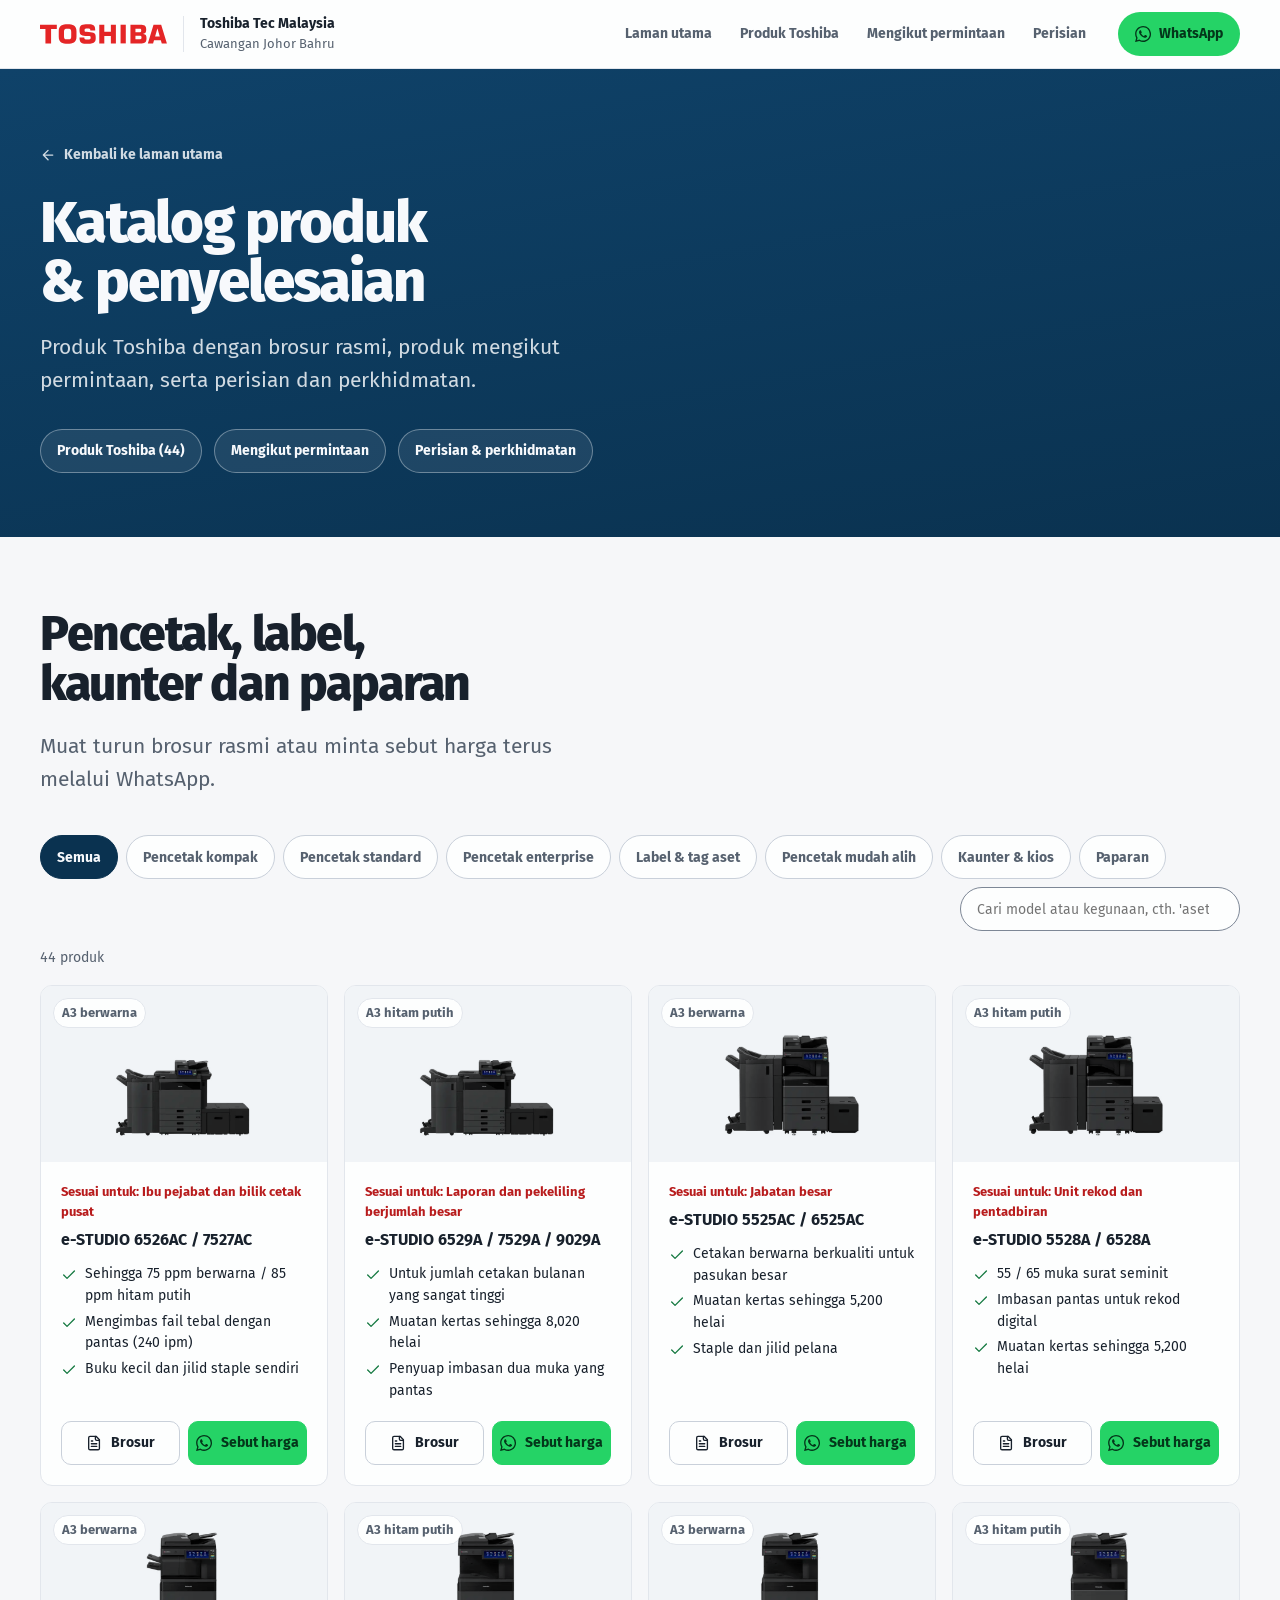
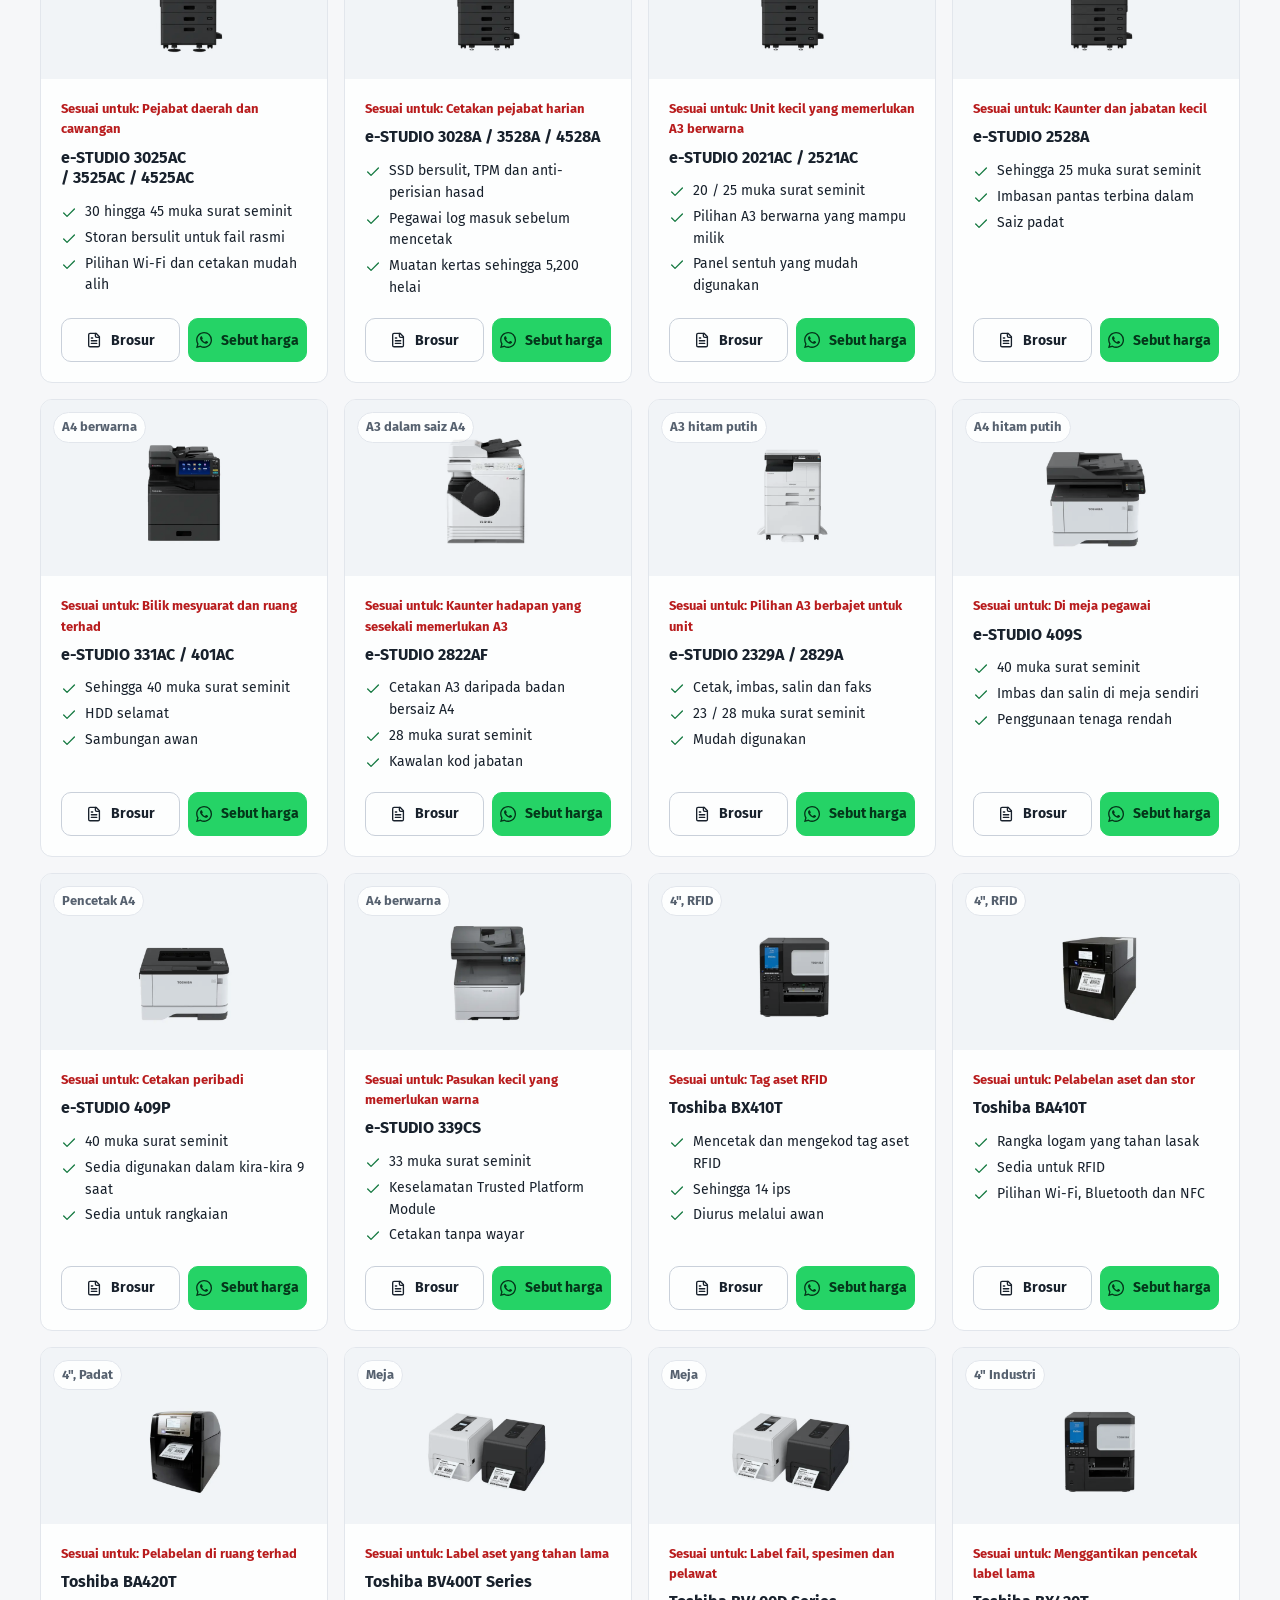
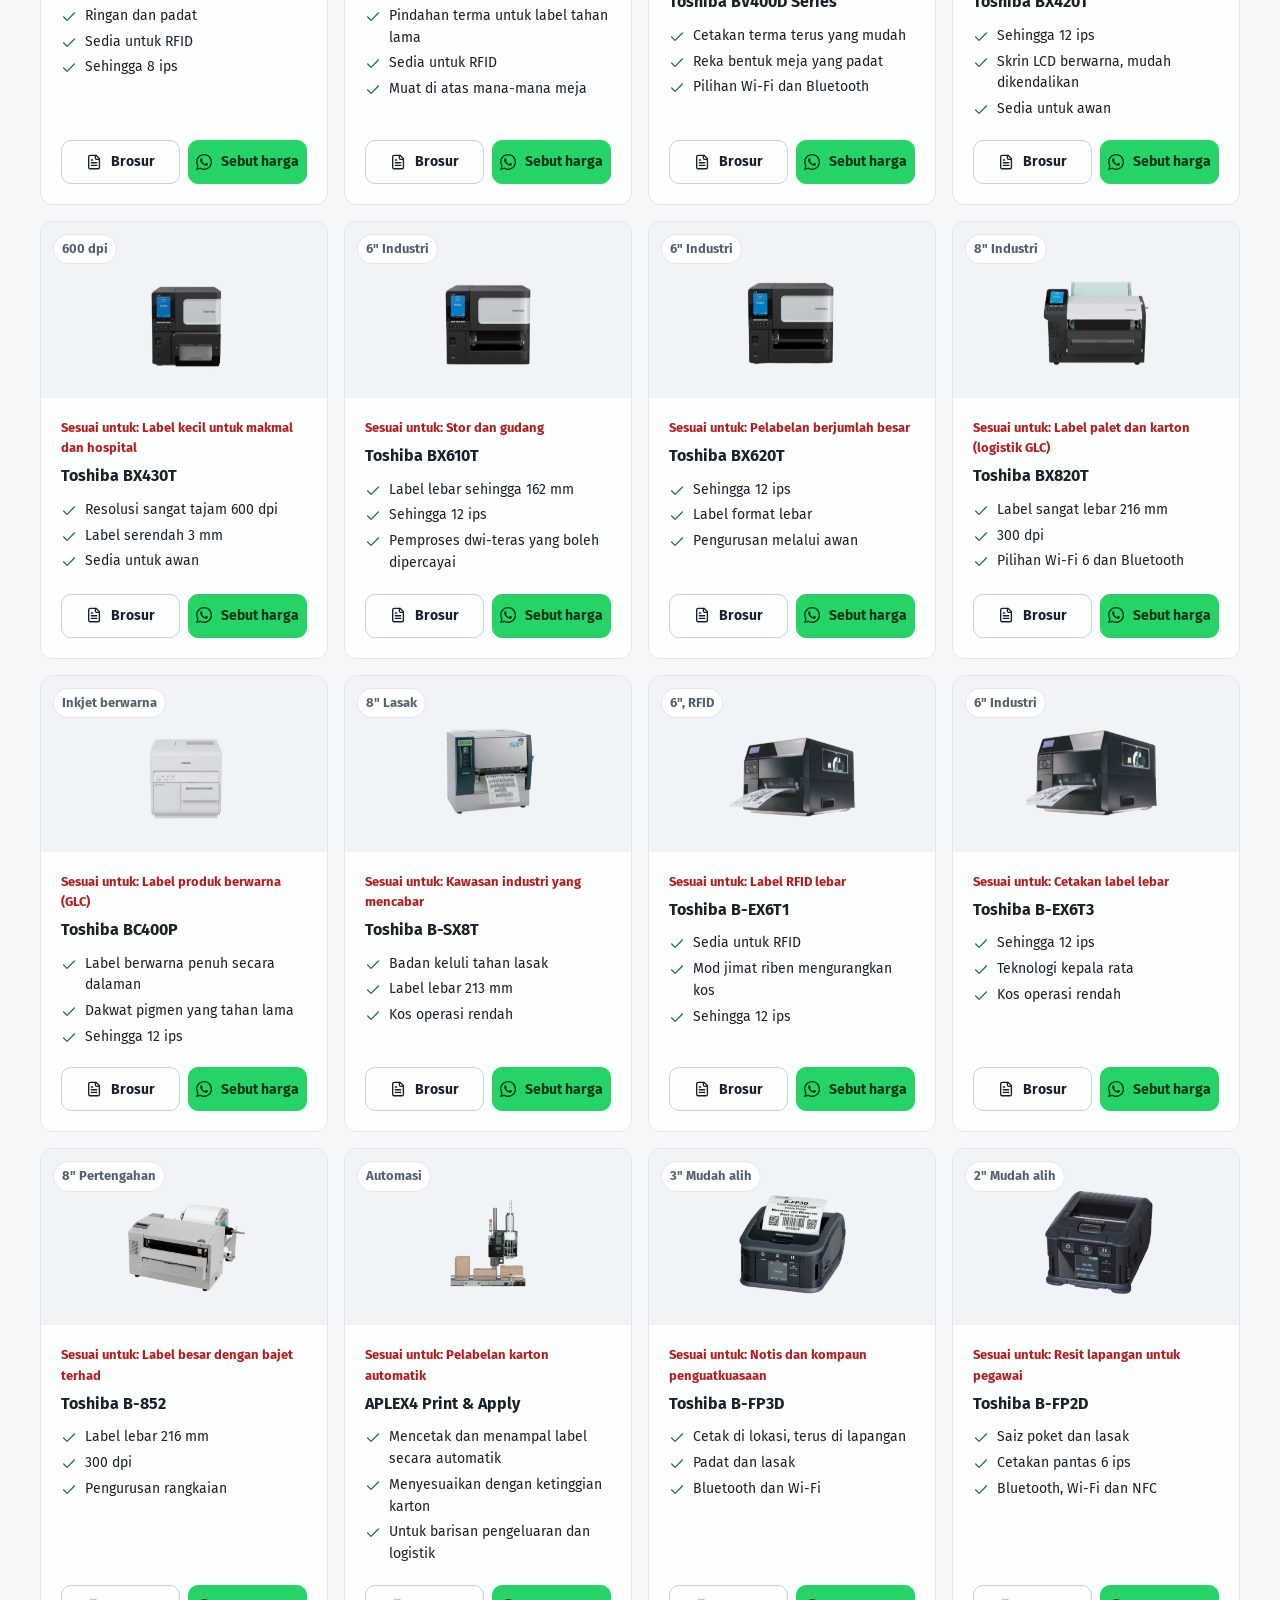
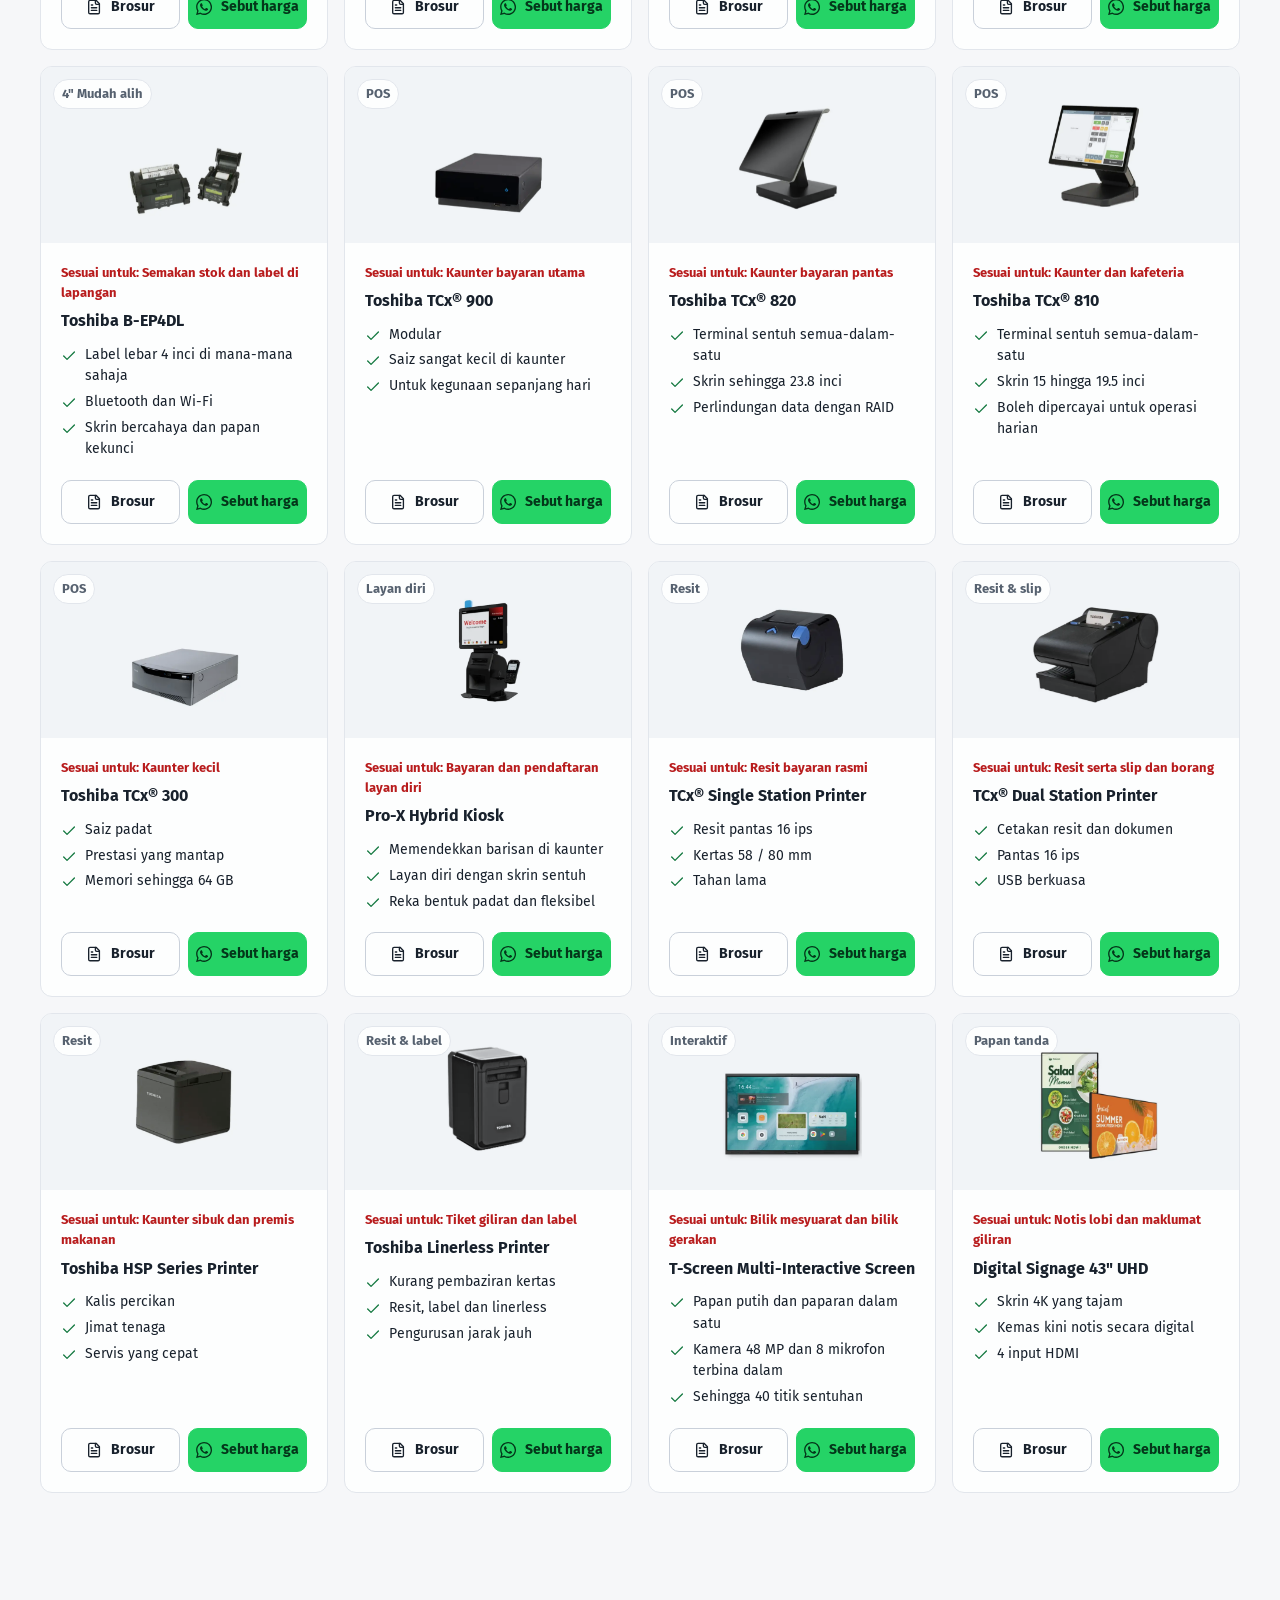
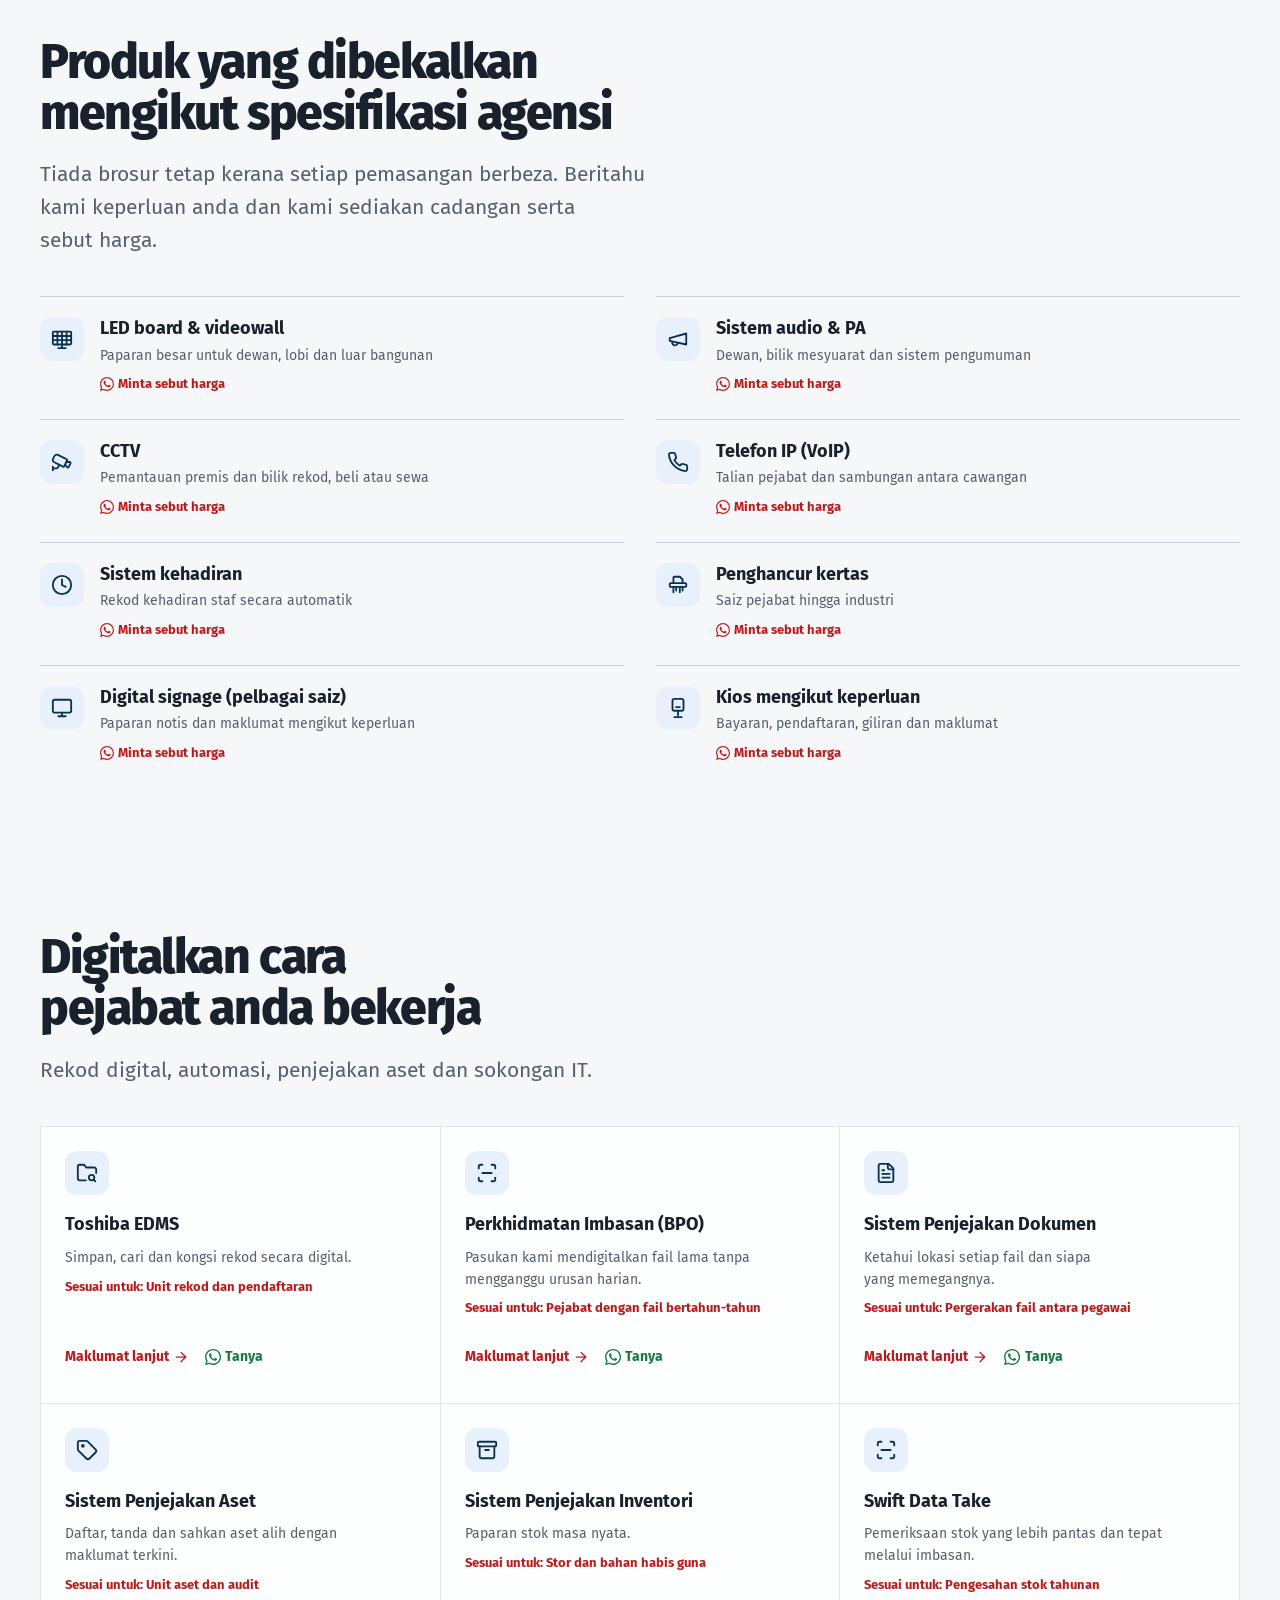
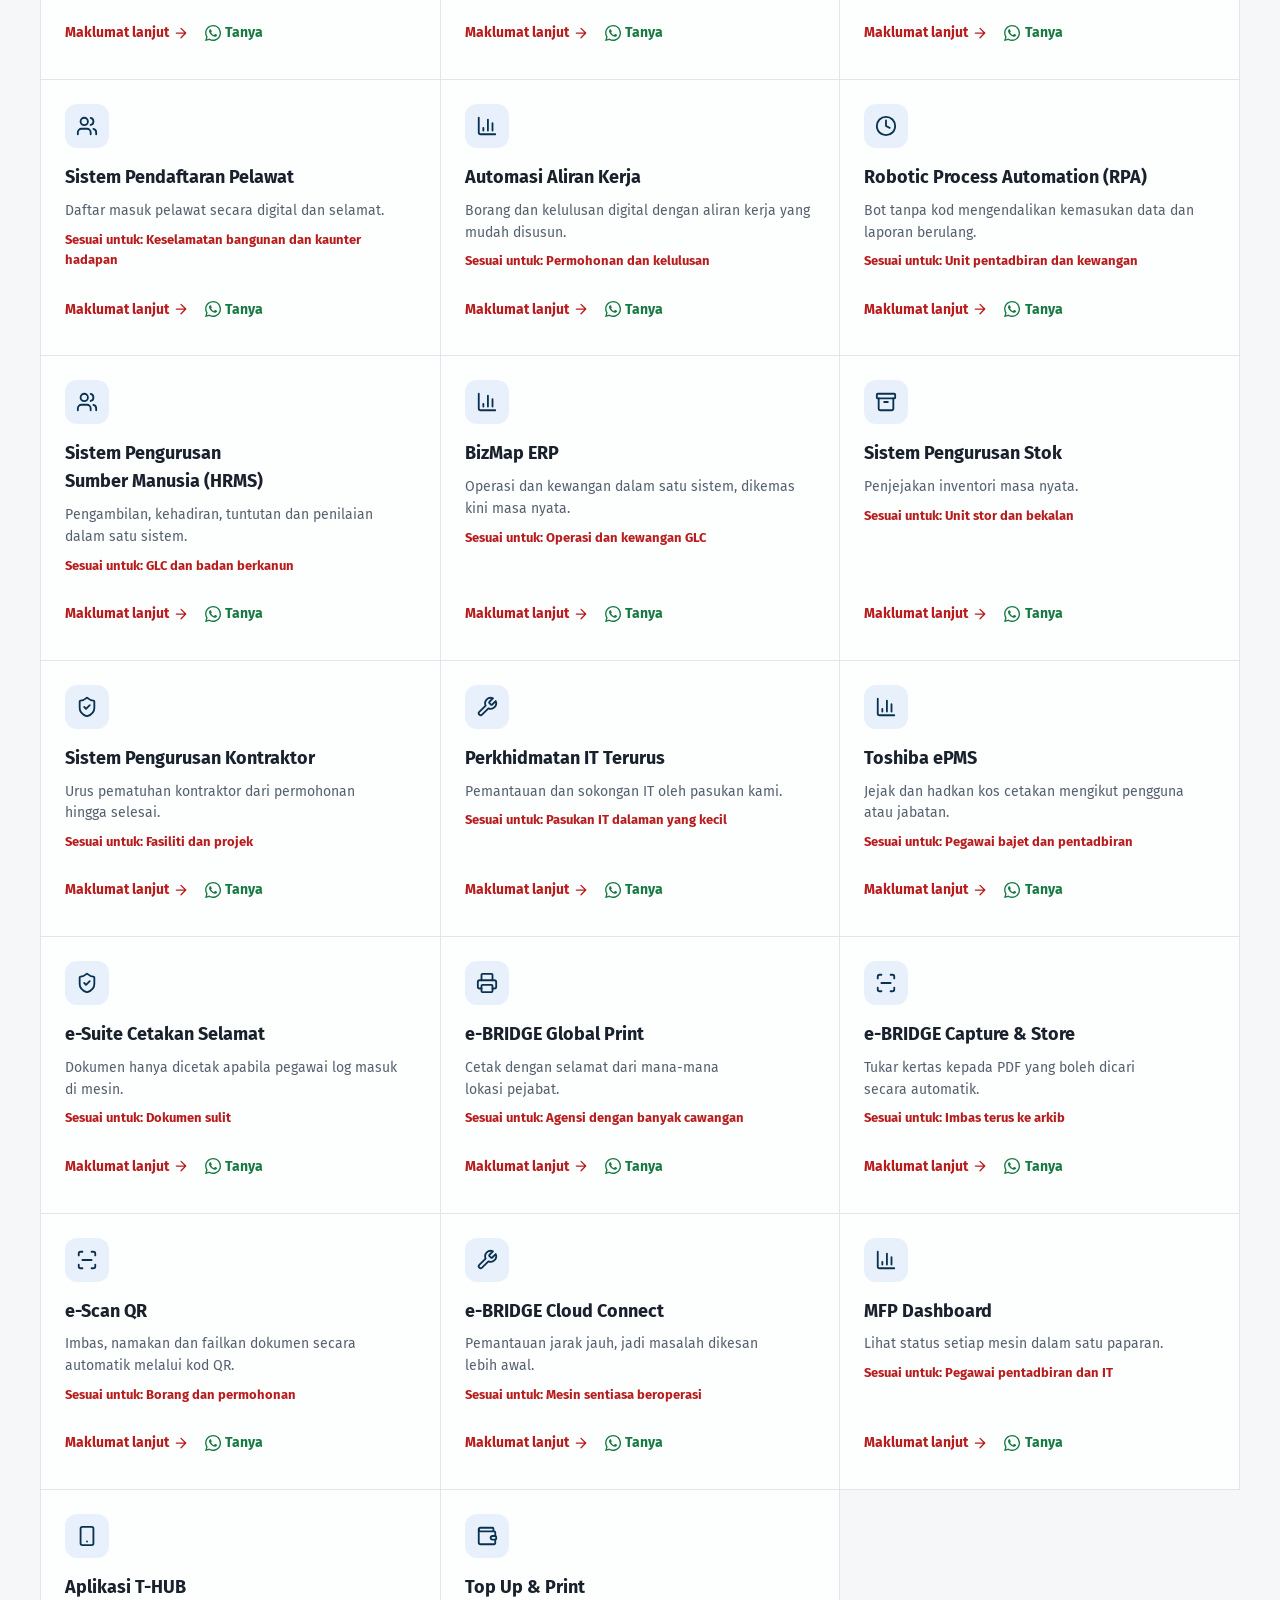
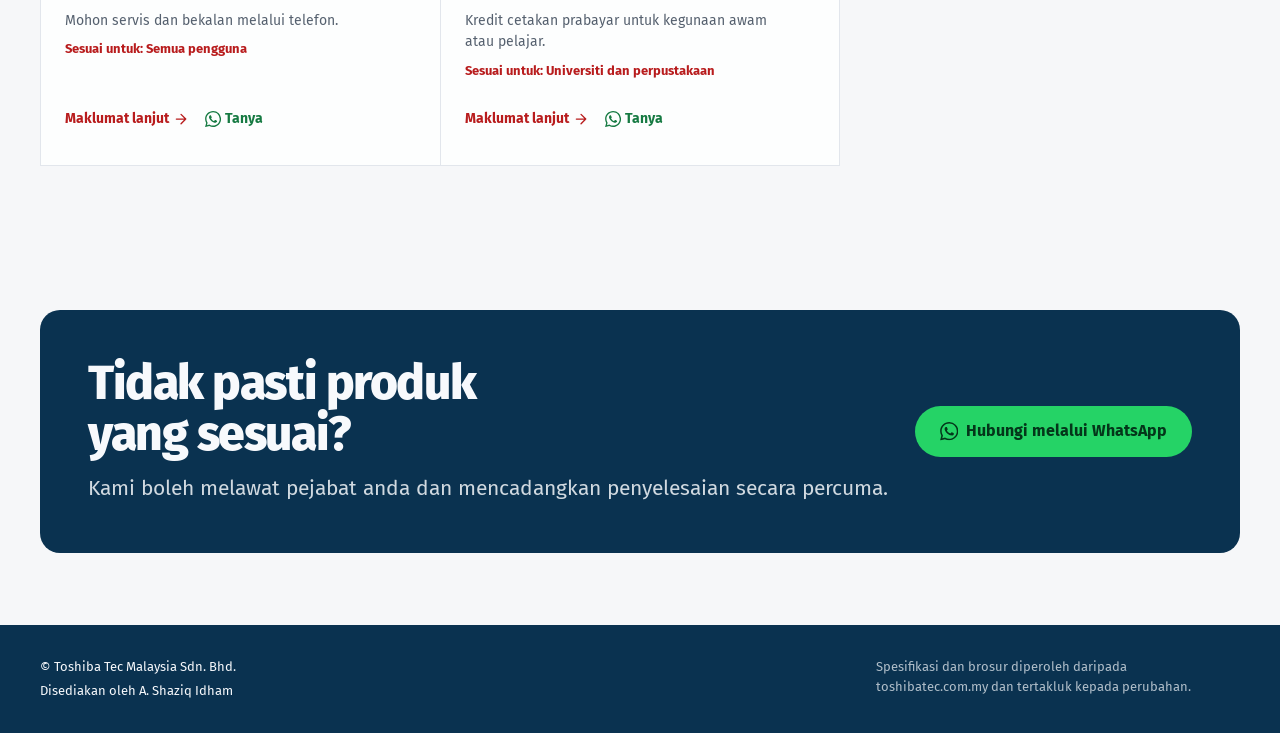
==== commit 94c14f02: "Show the account manager as A. Shaziq Idham WhatsApp greetings keep 'Salam Shaziq'; the saved contac" ====
--- a/katalog.html
+++ b/katalog.html
@@ -94,7 +94,8 @@
 
 <script>
 const CONFIG = {
-  name:   "Shaziq Idham",
+  name:   "A. Shaziq Idham",
+  short:  "Shaziq",        // nama dalam ucapan WhatsApp ("Salam Shaziq, ...")
   role:   "Business Development Executive",
   phone:  "017-771 7206",
   wa:     "60177717206",
@@ -113,7 +114,7 @@
 
 const $=s=>document.querySelector(s);
 const esc=s=>String(s).replace(/[&<>"]/g,c=>({'&':'&amp;','<':'&lt;','>':'&gt;','"':'&quot;'}[c]));
-const first=CONFIG.name.split(" ")[0];
+const first=CONFIG.short||CONFIG.name.split(" ")[0];
 const wa=t=>"https://wa.me/"+CONFIG.wa+"?text="+encodeURIComponent(t);
 document.querySelectorAll('[data-cfg]').forEach(e=>e.textContent=CONFIG[e.dataset.cfg]||"");
 document.querySelectorAll('.js-wa').forEach(a=>a.href=wa("Salam "+first+", saya ingin mendapatkan maklumat lanjut tentang produk Toshiba untuk pejabat kami."));
--- a/styles.css
+++ b/styles.css
@@ -256,12 +256,12 @@
 .rep .rows .i{color:var(--color-red)}
 .vendor{font-size:var(--text-sm);color:var(--color-muted);display:grid;gap:var(--space-1);align-content:start}
 .vendor b{color:var(--color-ink)}
-.qr{display:flex;gap:var(--space-4);align-items:center;margin-top:var(--space-4)}
-.qr #qrbox{width:96px;height:96px;flex:none;background:var(--color-surface)}
-.qr #qrbox img,.qr #qrbox canvas{width:96px!important;height:96px!important}
-.qr p{font-size:var(--text-xs);color:var(--color-muted)}
+.qr{display:grid;justify-items:start;gap:var(--space-3);margin-top:var(--space-5);padding-top:var(--space-5);border-top:1px solid var(--color-rule)}
+.qr #qrbox{width:120px;height:120px;background:var(--color-surface)}
+.qr #qrbox img,.qr #qrbox canvas{width:120px!important;height:120px!important}
 .qr button,.save{display:inline-flex;align-items:center;gap:var(--space-2);min-height:44px;border:1px solid var(--color-field-edge);background:var(--color-surface);border-radius:var(--radius-pill);padding:var(--space-2) var(--space-4);font-size:var(--text-sm);font-weight:700;color:var(--color-ink);margin-top:var(--space-2);transition:border-color var(--dur-micro)}
 .save{margin-top:var(--space-4)}
+.qr button{margin-top:0}
 .qr button:hover,.save:hover{border-color:var(--color-ink)}
 .qr button:active,.save:active{background:var(--color-surface-2)}
 
